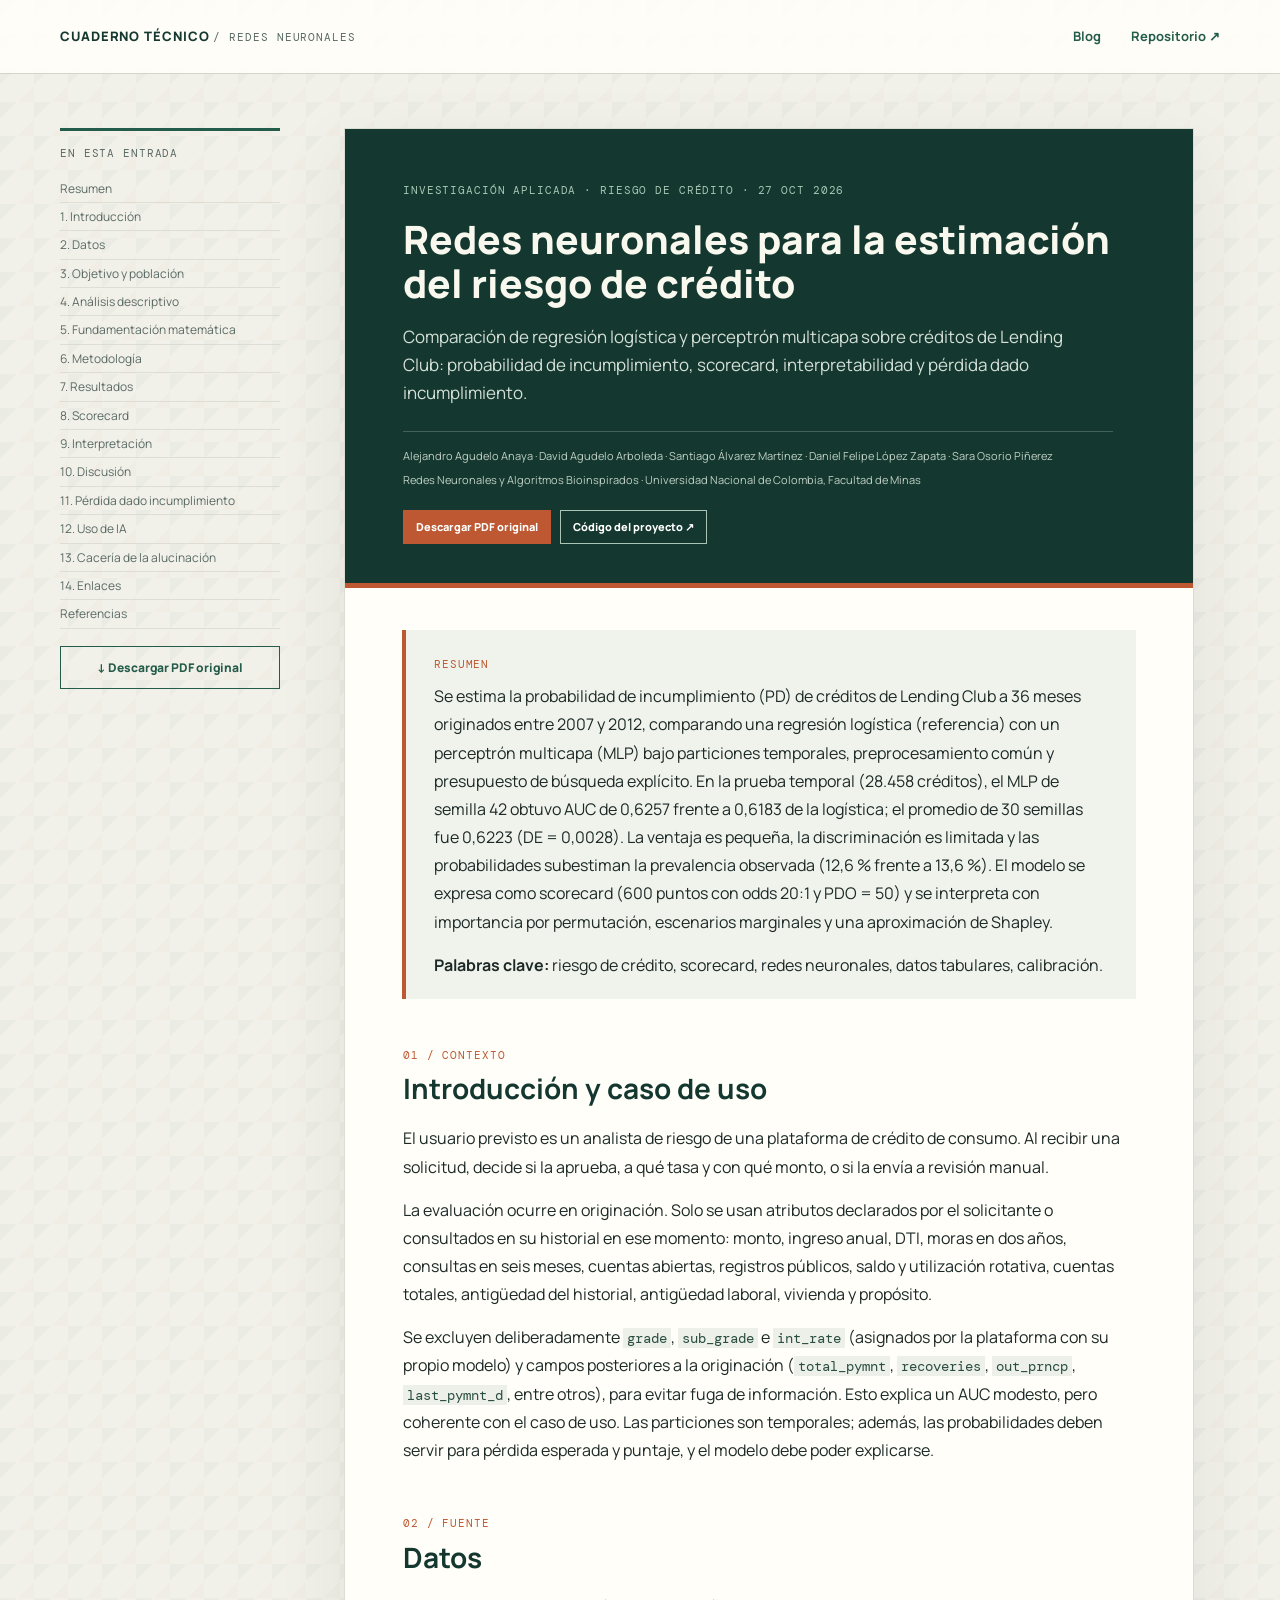
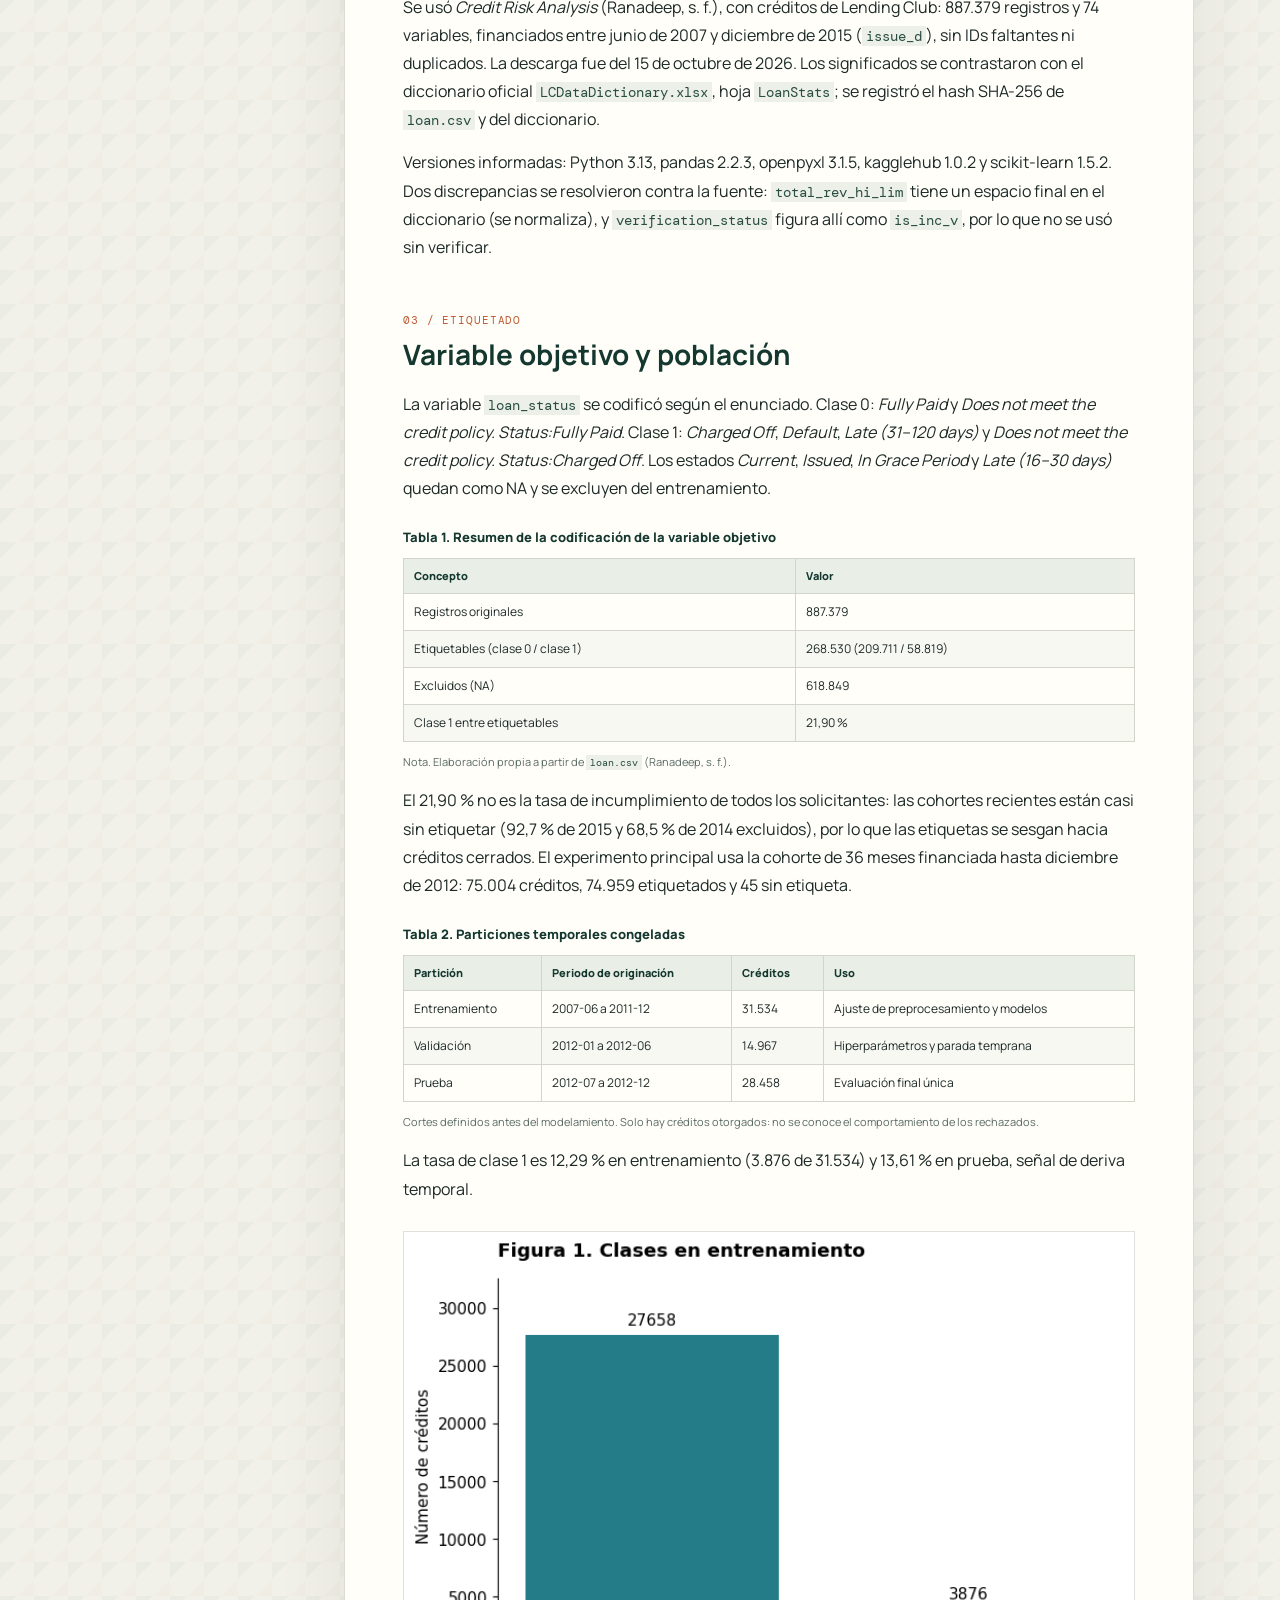
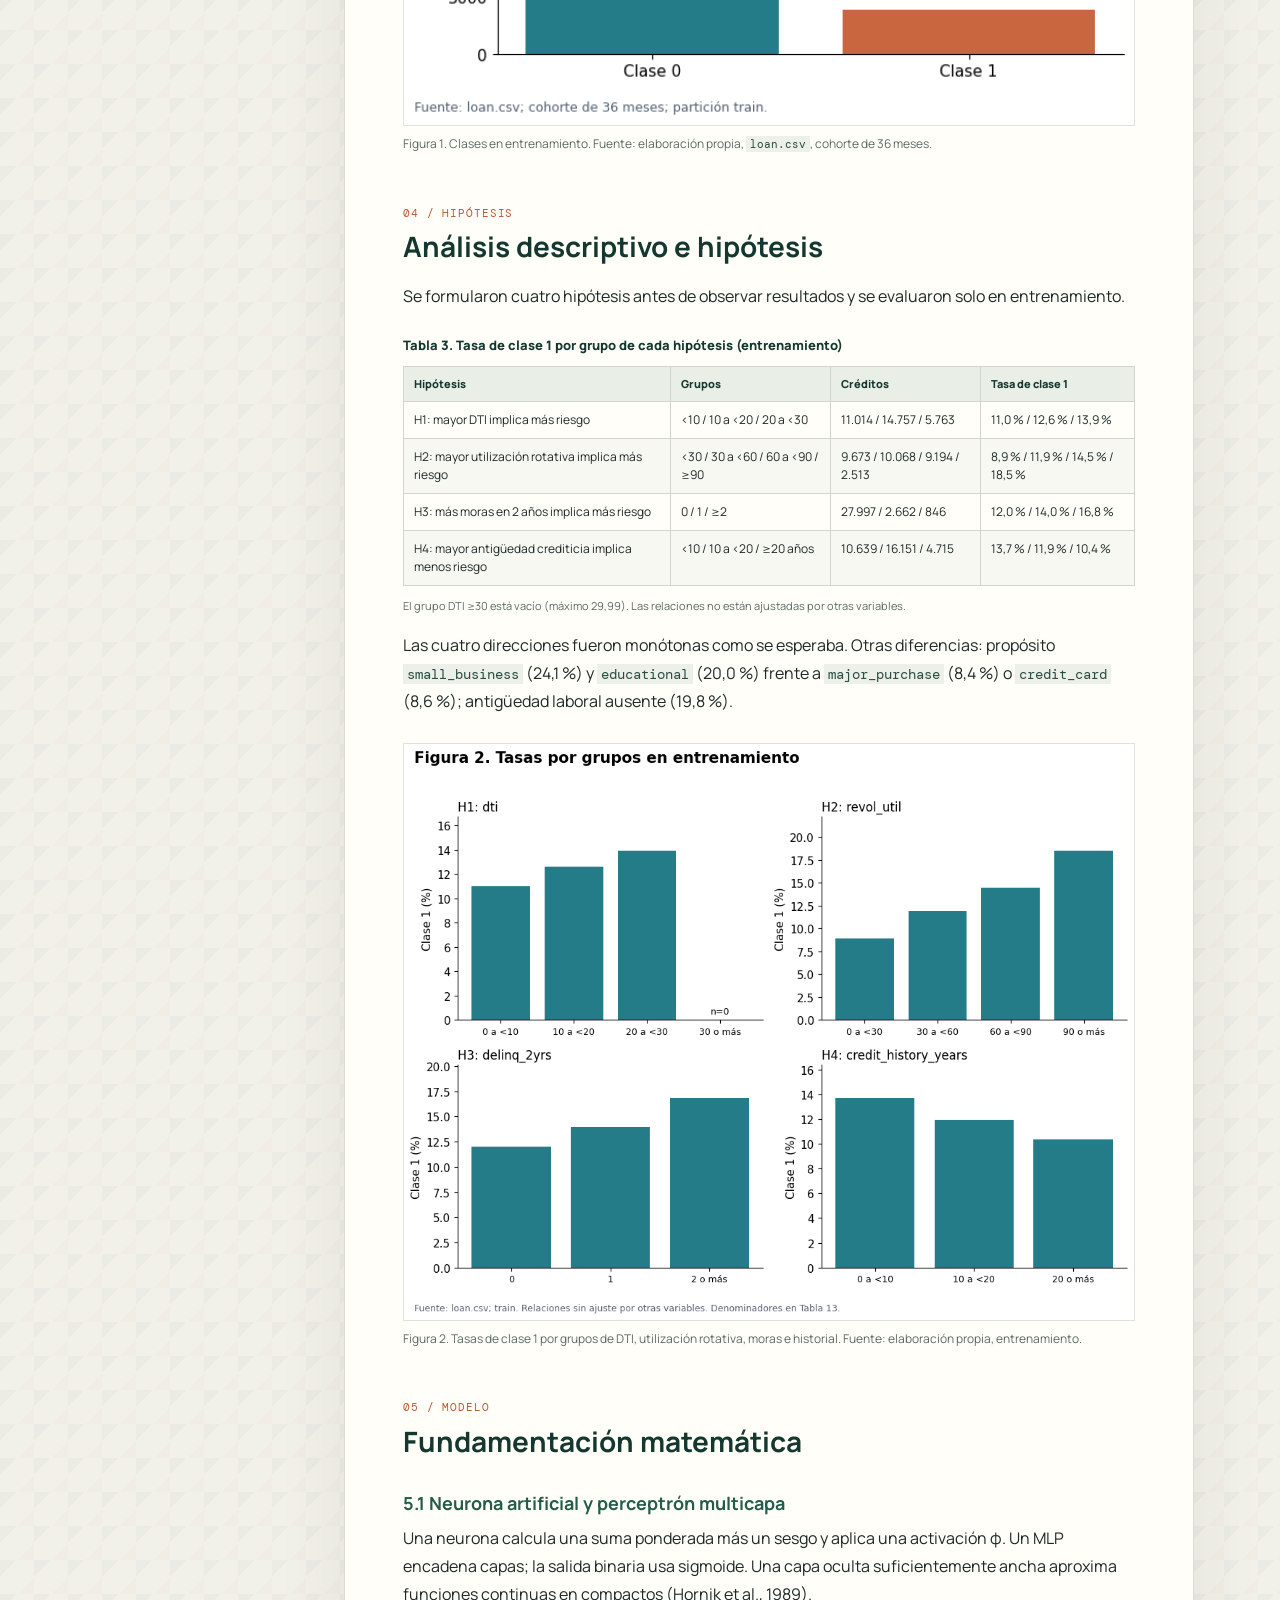
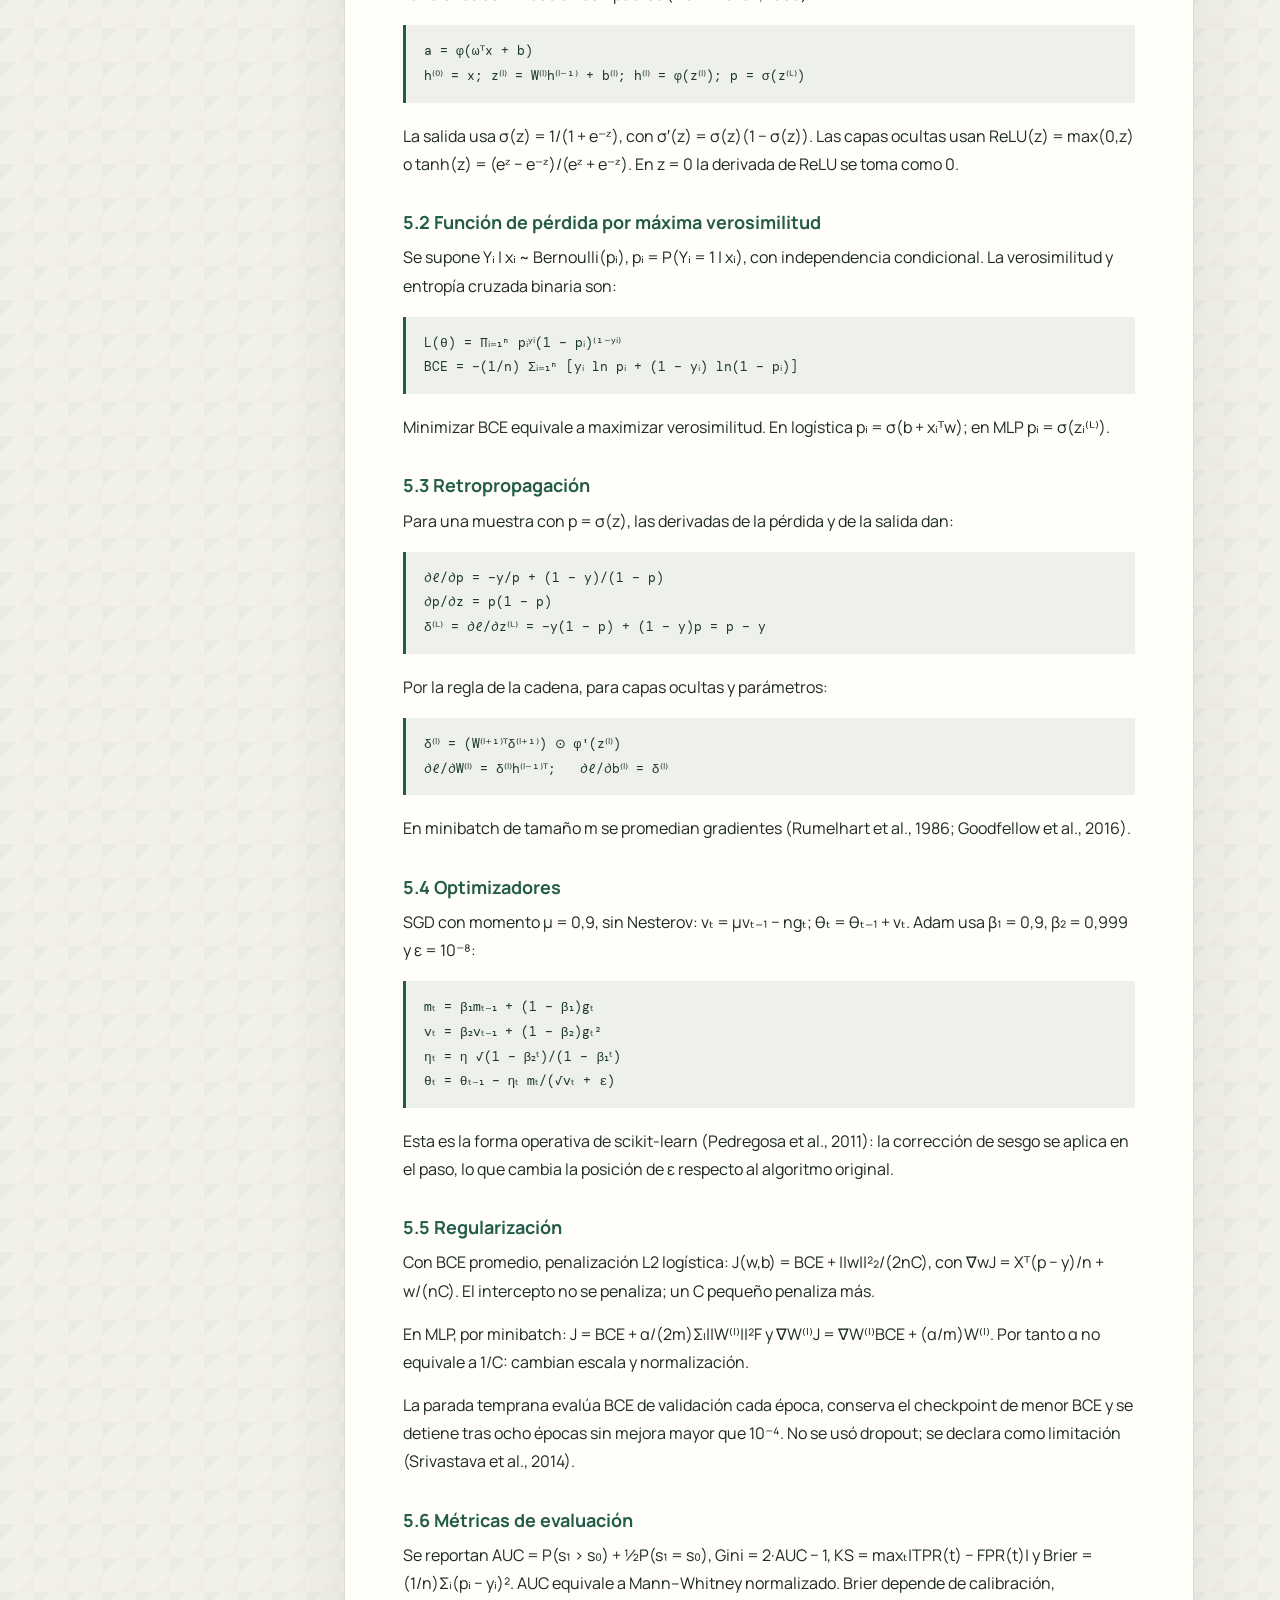
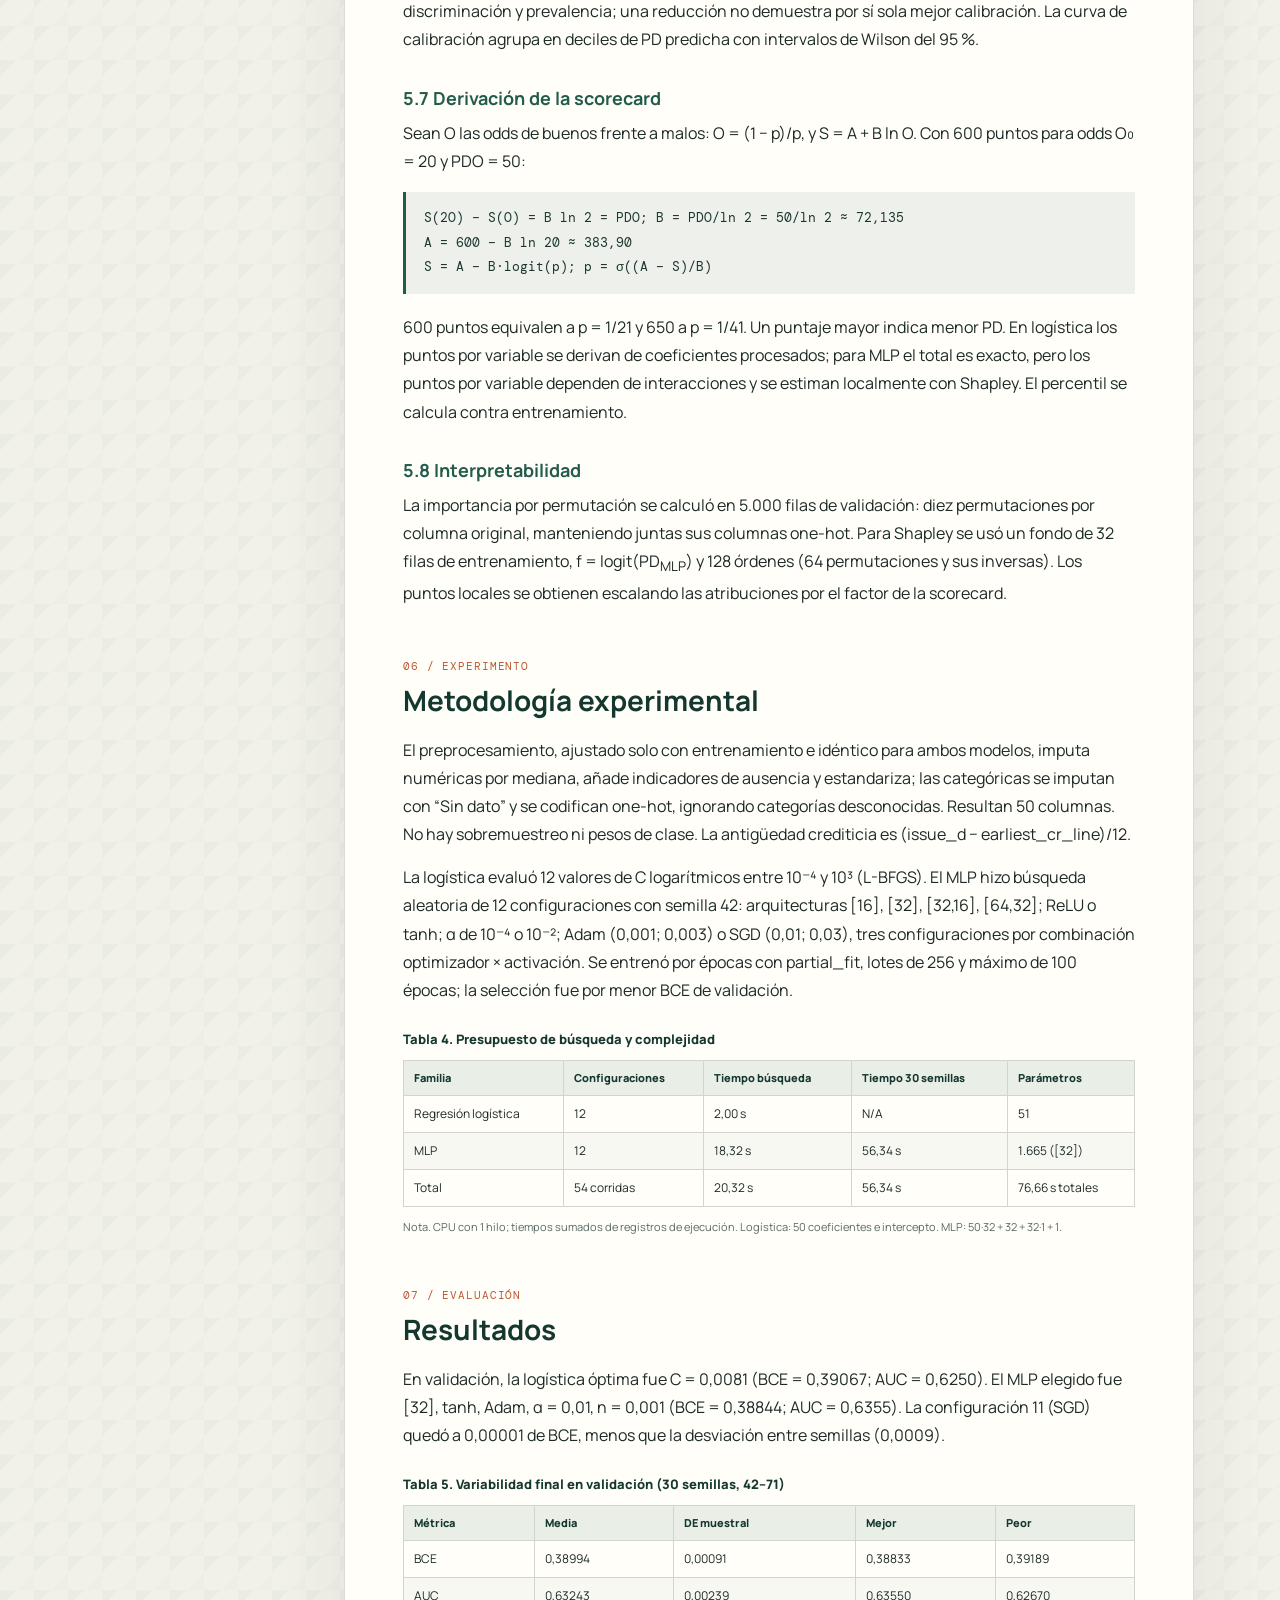
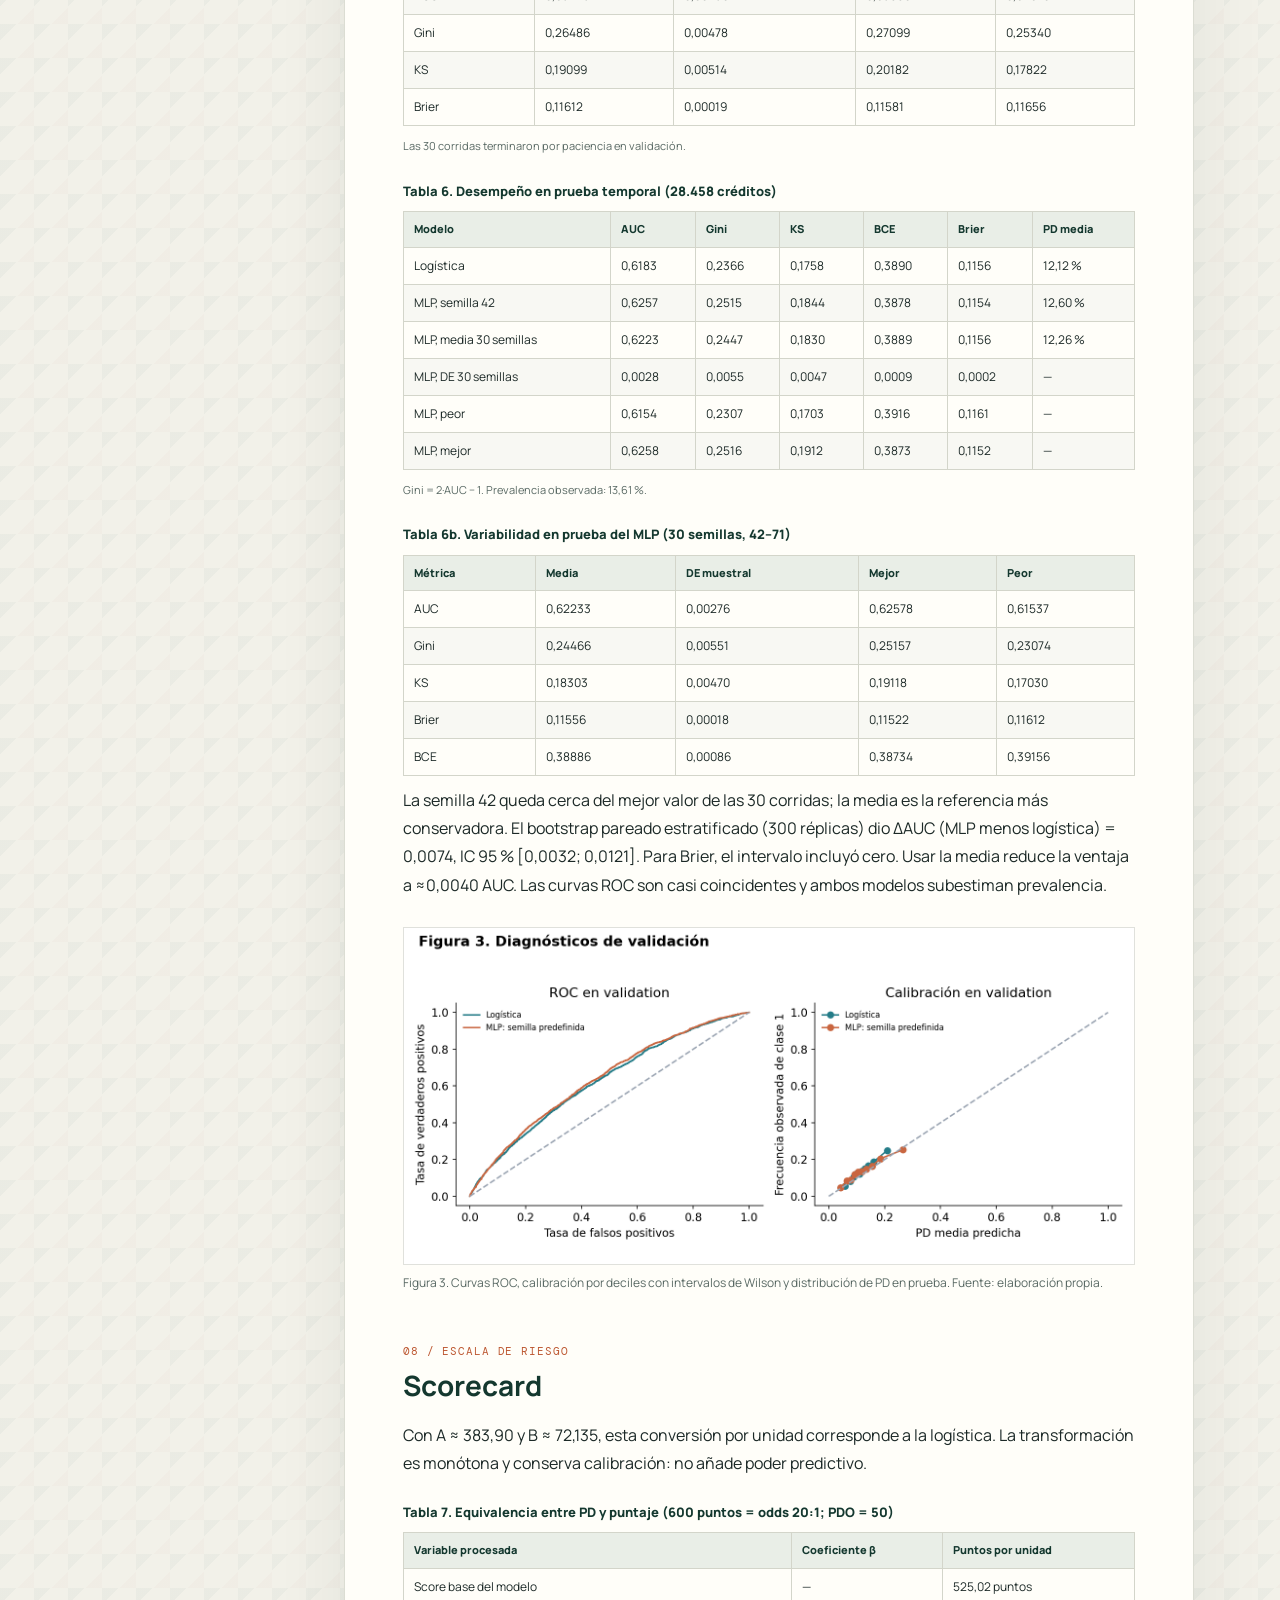
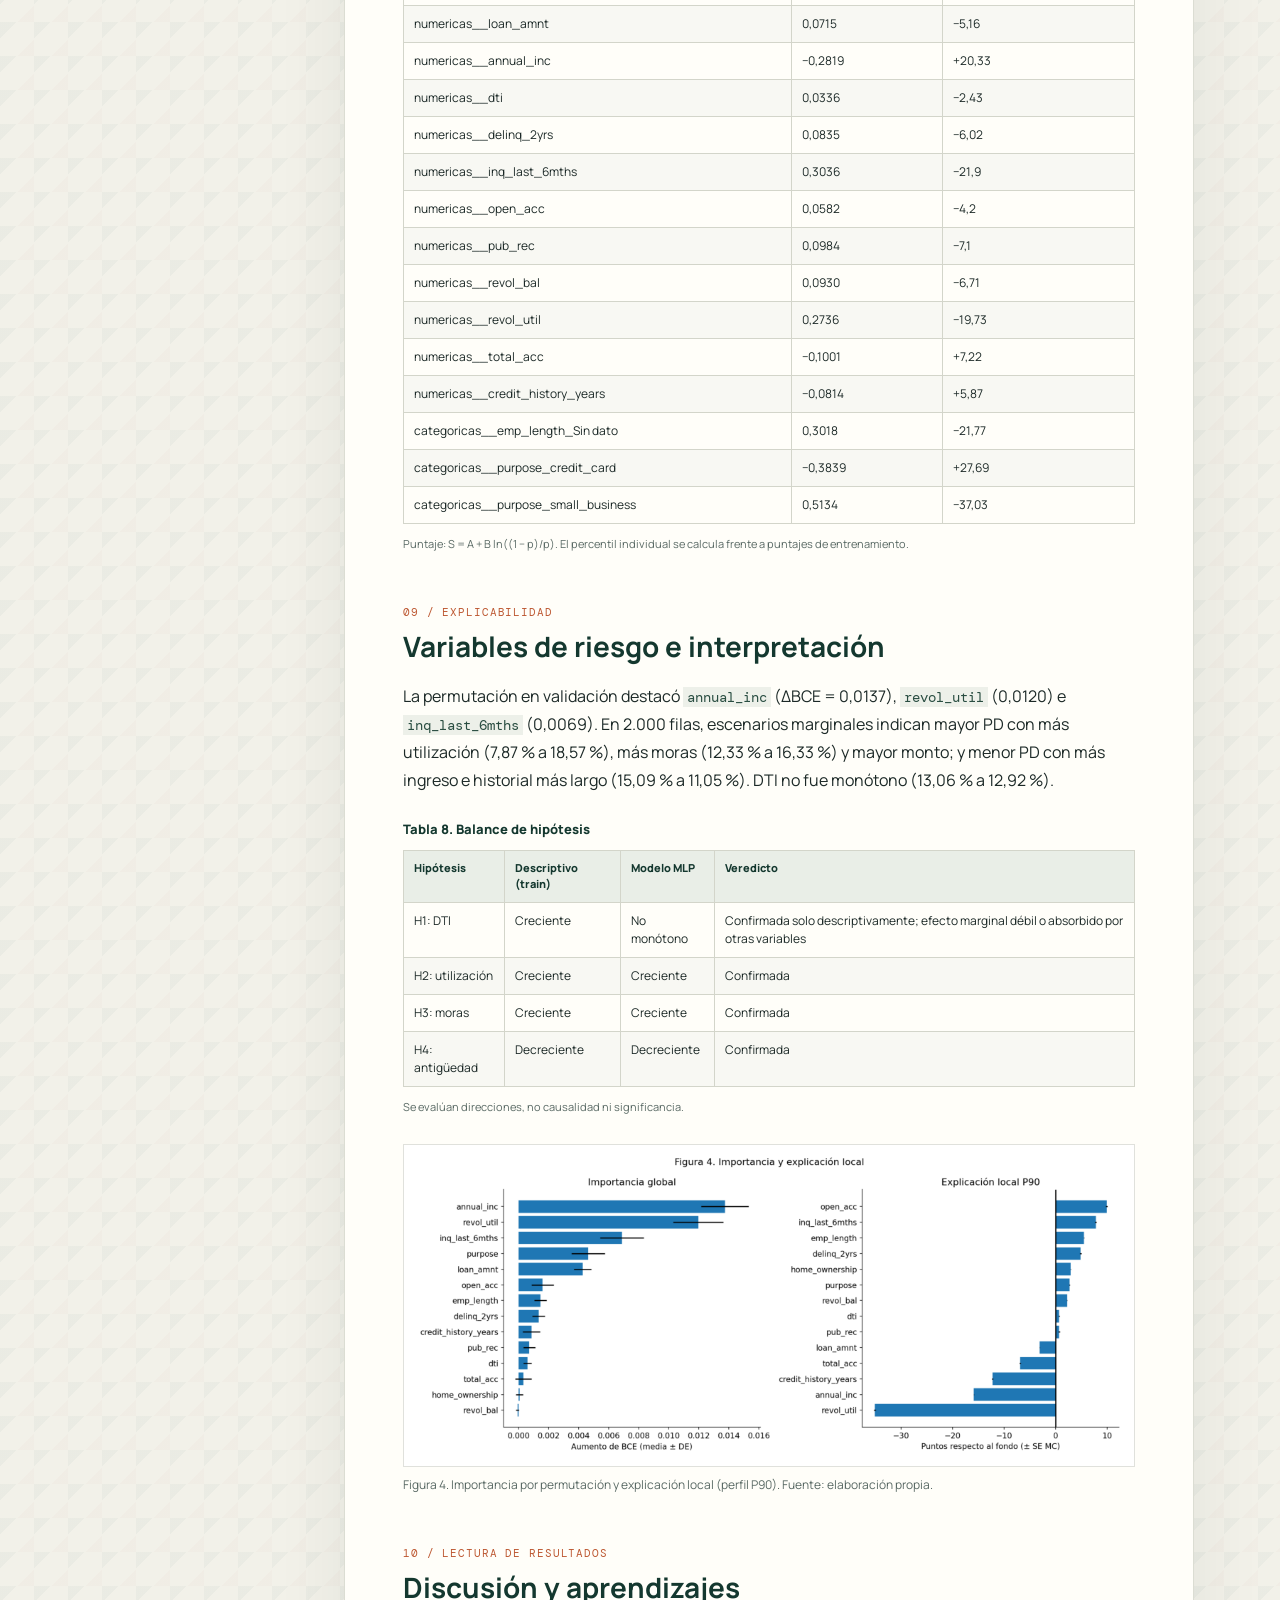
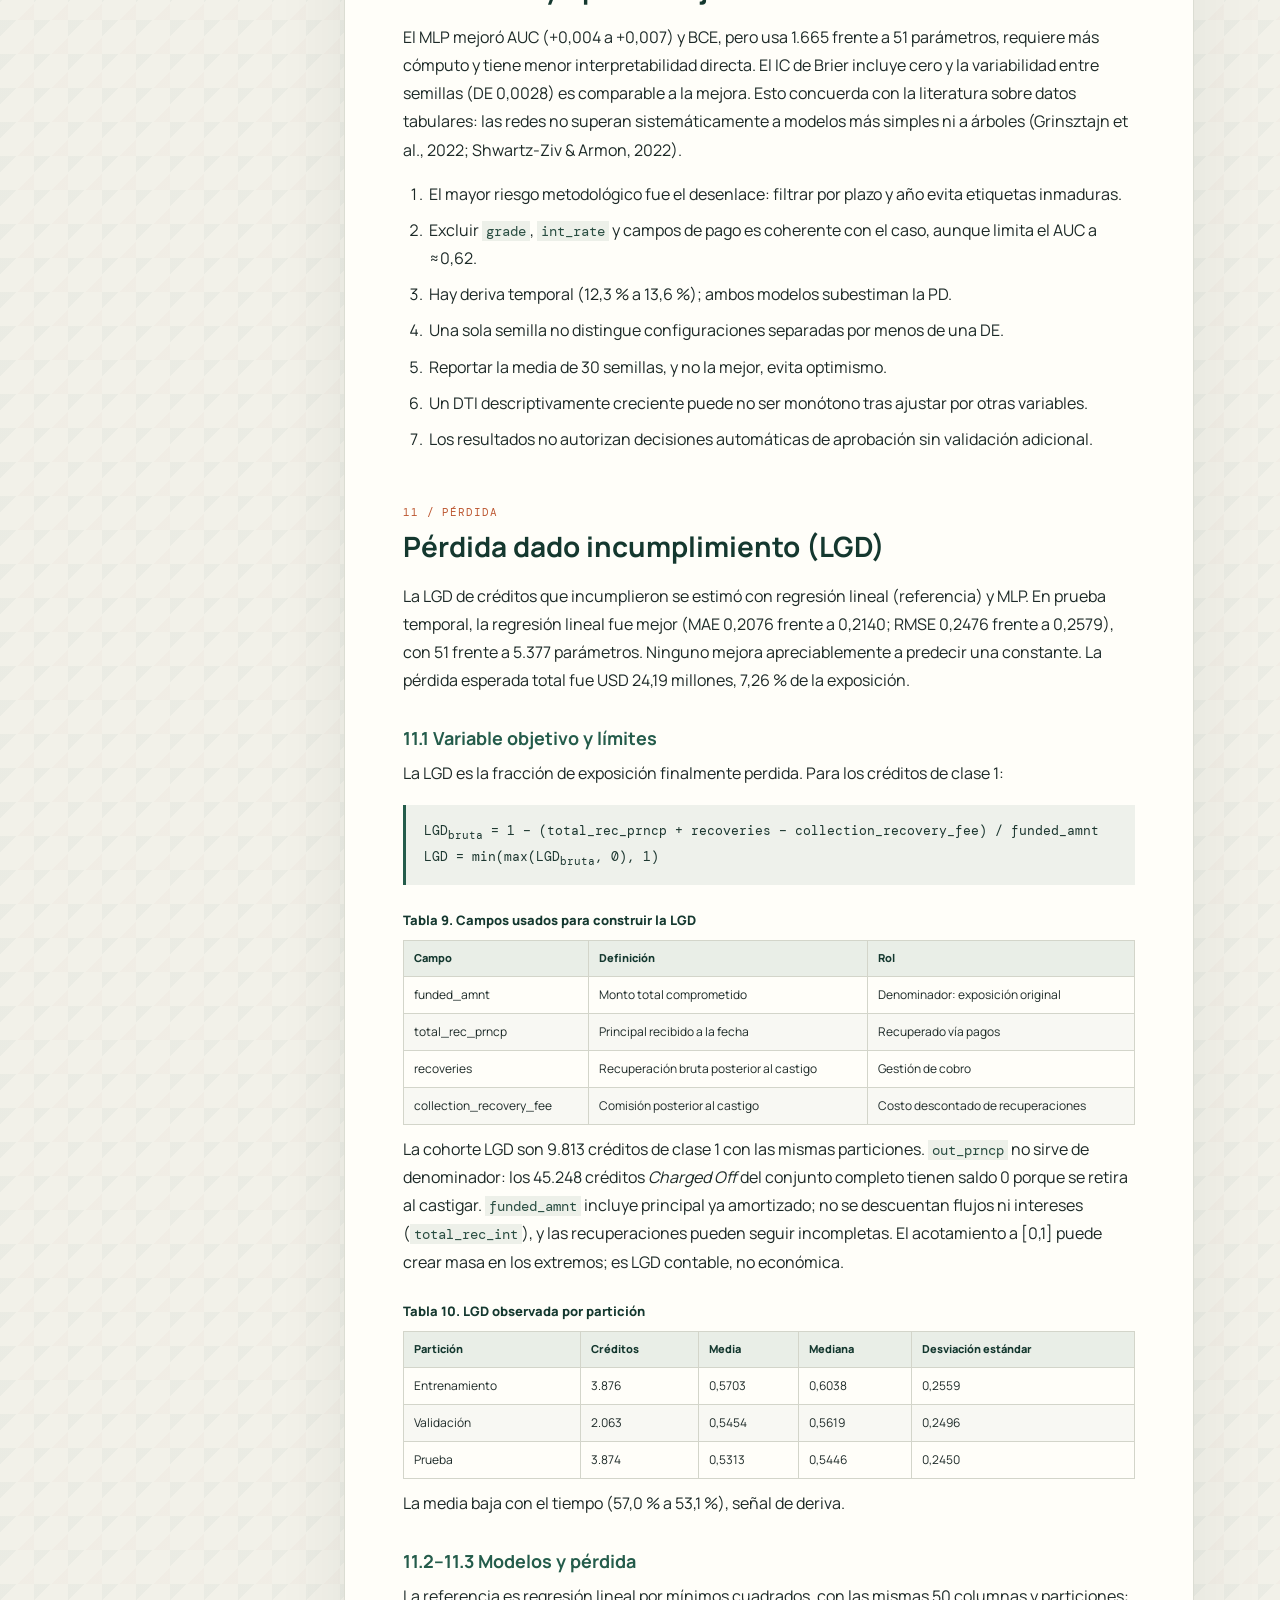
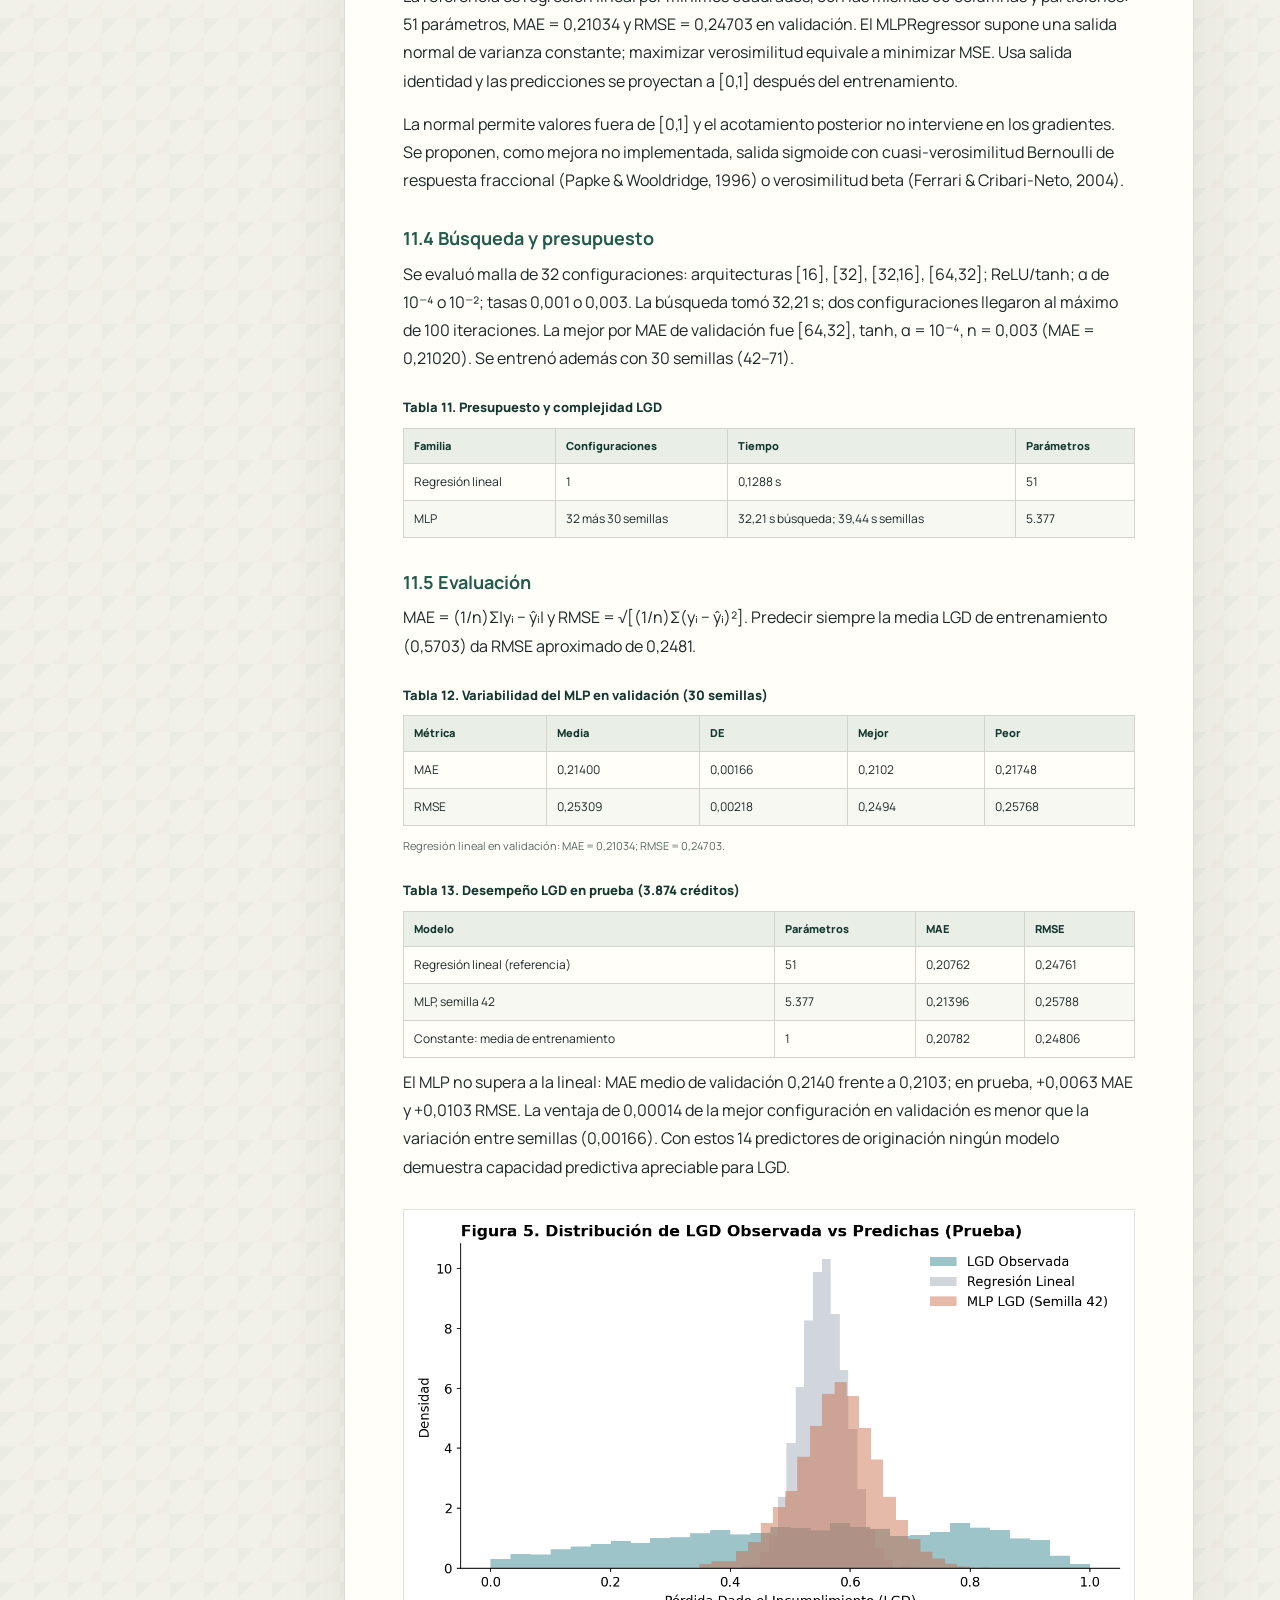
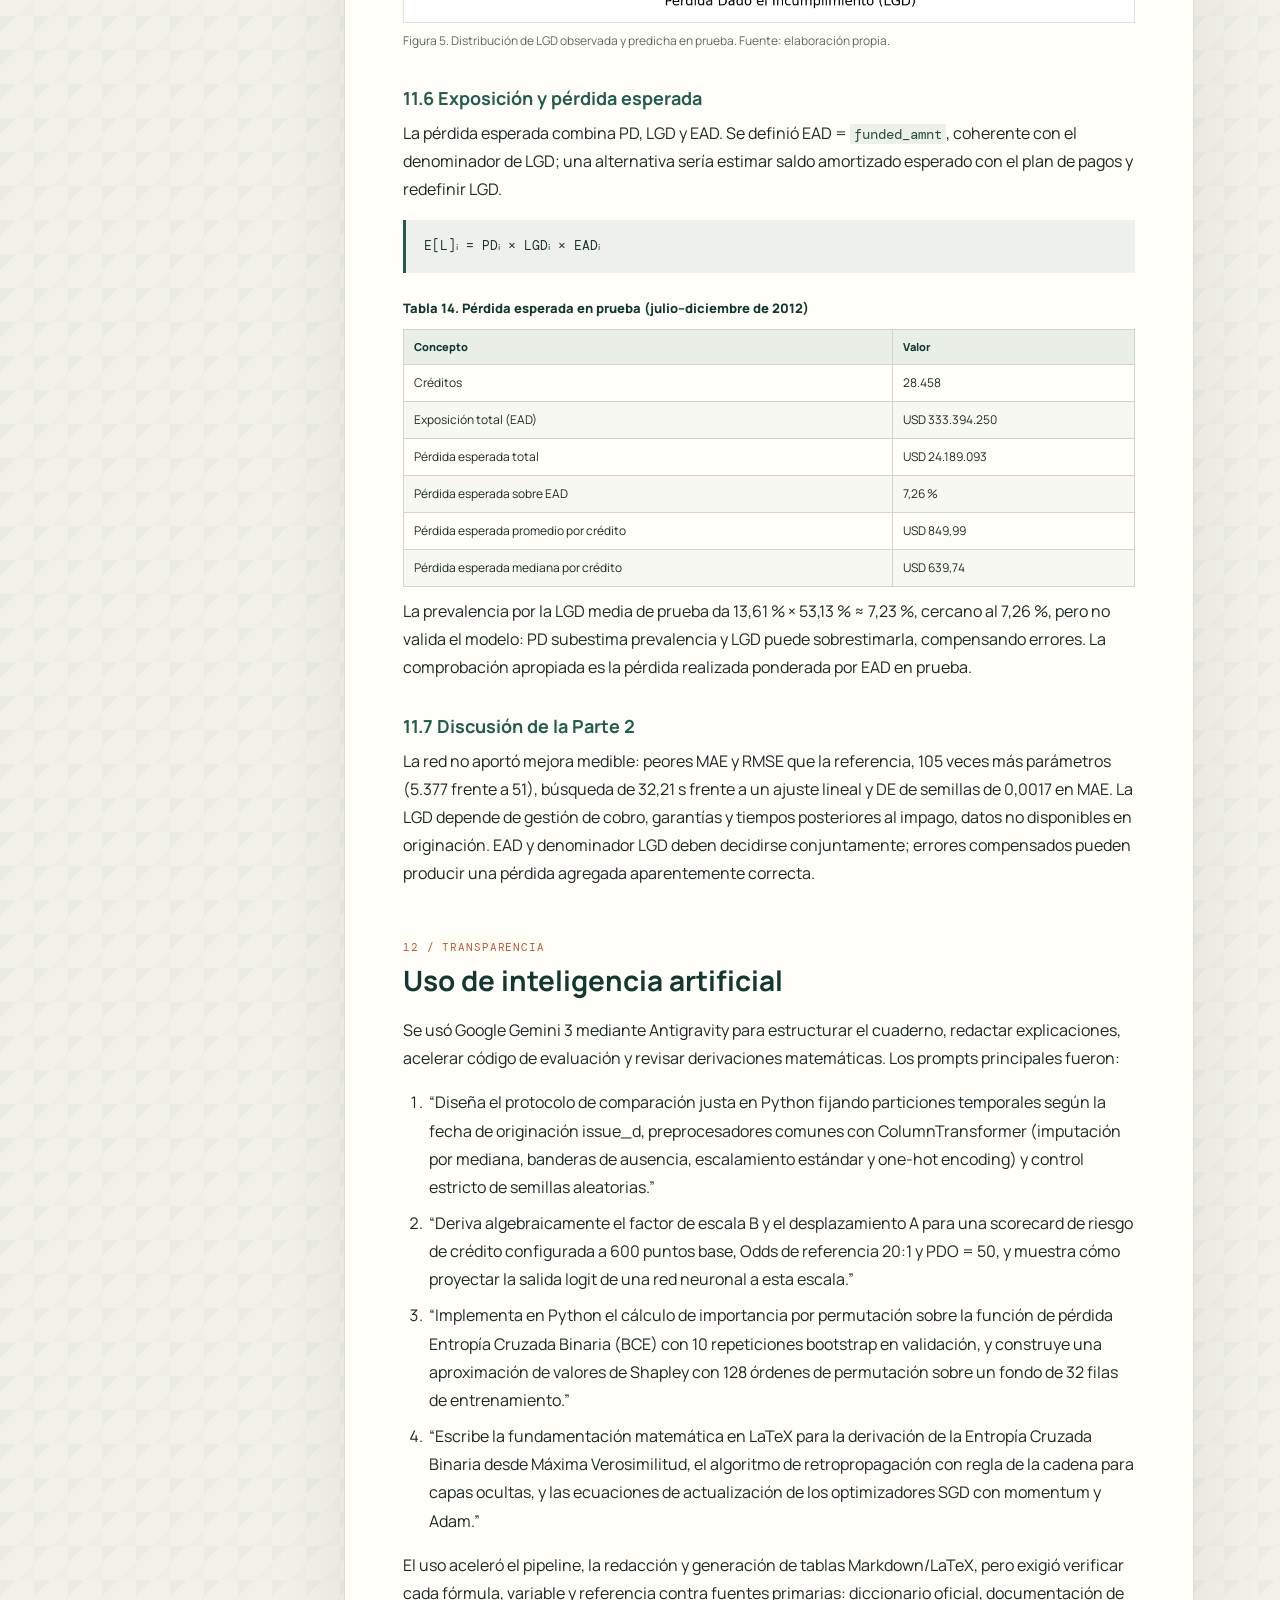
==== docs/index.html @ 9cac5118 "blog" ====
<!doctype html>
<html lang="es">
<head>
  <meta charset="utf-8">
  <meta name="viewport" content="width=device-width, initial-scale=1">
  <meta name="description" content="Informe técnico sobre redes neuronales, scorecard y riesgo de crédito en Lending Club.">
  <title>Redes neuronales para riesgo de crédito | Cuaderno técnico</title>
  <link rel="stylesheet" href="assets/blog.css">
</head>
<body>
  <header id="top" class="masthead"><div class="masthead-inner">
    <a class="brand" href="./">CUADERNO TÉCNICO <span>/ REDES NEURONALES</span></a>
    <nav aria-label="Navegación principal"><a href="blog/">Blog</a><a href="https://github.com/DavidAgr5421/Trabajo02RedesNeuronales">Repositorio ↗</a></nav>
  </div></header>
  <main class="page-layout">
    <aside class="contents" aria-label="Contenido del informe">
      <p class="contents-label">EN ESTA ENTRADA</p>
      <a href="#resumen">Resumen</a><a href="#introduccion">1. Introducción</a><a href="#datos">2. Datos</a><a href="#poblacion">3. Objetivo y población</a><a href="#descriptivo">4. Análisis descriptivo</a><a href="#fundamentos">5. Fundamentación matemática</a><a href="#metodologia">6. Metodología</a><a href="#resultados">7. Resultados</a><a href="#scorecard">8. Scorecard</a><a href="#interpretacion">9. Interpretación</a><a href="#discusion">10. Discusión</a><a href="#lgd">11. Pérdida dado incumplimiento</a><a href="#ia">12. Uso de IA</a><a href="#alucinacion">13. Cacería de la alucinación</a><a href="#enlaces">14. Enlaces</a><a href="#referencias">Referencias</a>
      <a class="download-link" href="Trabajo%202%20(1).pdf" download>↓ Descargar PDF original</a>
    </aside>
    <article class="article">
      <header class="article-heading">
        <p class="kicker">INVESTIGACIÓN APLICADA · RIESGO DE CRÉDITO · 27 OCT 2026</p>
        <h1>Redes neuronales para la estimación del riesgo de crédito</h1>
        <p class="dek">Comparación de regresión logística y perceptrón multicapa sobre créditos de Lending Club: probabilidad de incumplimiento, scorecard, interpretabilidad y pérdida dado incumplimiento.</p>
        <div class="byline"><span>Alejandro Agudelo Anaya · David Agudelo Arboleda · Santiago Álvarez Martínez · Daniel Felipe López Zapata · Sara Osorio Piñerez</span><span>Redes Neuronales y Algoritmos Bioinspirados · Universidad Nacional de Colombia, Facultad de Minas</span></div>
        <div class="article-tools"><a class="button button-dark" href="Trabajo%202%20(1).pdf" download>Descargar PDF original</a><a class="button button-light" href="https://github.com/DavidAgr5421/Trabajo02RedesNeuronales">Código del proyecto ↗</a></div>
      </header>
      <section id="resumen" class="abstract"><p class="section-label">RESUMEN</p>
        <p>Se estima la probabilidad de incumplimiento (PD) de créditos de Lending Club a 36 meses originados entre 2007 y 2012, comparando una regresión logística (referencia) con un perceptrón multicapa (MLP) bajo particiones temporales, preprocesamiento común y presupuesto de búsqueda explícito. En la prueba temporal (28.458 créditos), el MLP de semilla 42 obtuvo AUC de 0,6257 frente a 0,6183 de la logística; el promedio de 30 semillas fue 0,6223 (DE = 0,0028). La ventaja es pequeña, la discriminación es limitada y las probabilidades subestiman la prevalencia observada (12,6 % frente a 13,6 %). El modelo se expresa como scorecard (600 puntos con odds 20:1 y PDO = 50) y se interpreta con importancia por permutación, escenarios marginales y una aproximación de Shapley.</p><p><strong>Palabras clave:</strong> riesgo de crédito, scorecard, redes neuronales, datos tabulares, calibración.</p>
      </section>
      <section id="introduccion"><p class="section-label">01 / CONTEXTO</p><h2>Introducción y caso de uso</h2>
        <p>El usuario previsto es un analista de riesgo de una plataforma de crédito de consumo. Al recibir una solicitud, decide si la aprueba, a qué tasa y con qué monto, o si la envía a revisión manual.</p>
        <p>La evaluación ocurre en originación. Solo se usan atributos declarados por el solicitante o consultados en su historial en ese momento: monto, ingreso anual, DTI, moras en dos años, consultas en seis meses, cuentas abiertas, registros públicos, saldo y utilización rotativa, cuentas totales, antigüedad del historial, antigüedad laboral, vivienda y propósito.</p>
        <p>Se excluyen deliberadamente <code>grade</code>, <code>sub_grade</code> e <code>int_rate</code> (asignados por la plataforma con su propio modelo) y campos posteriores a la originación (<code>total_pymnt</code>, <code>recoveries</code>, <code>out_prncp</code>, <code>last_pymnt_d</code>, entre otros), para evitar fuga de información. Esto explica un AUC modesto, pero coherente con el caso de uso. Las particiones son temporales; además, las probabilidades deben servir para pérdida esperada y puntaje, y el modelo debe poder explicarse.</p>
      </section>
      <section id="datos"><p class="section-label">02 / FUENTE</p><h2>Datos</h2>
        <p>Se usó <em>Credit Risk Analysis</em> (Ranadeep, s. f.), con créditos de Lending Club: 887.379 registros y 74 variables, financiados entre junio de 2007 y diciembre de 2015 (<code>issue_d</code>), sin IDs faltantes ni duplicados. La descarga fue del 15 de octubre de 2026. Los significados se contrastaron con el diccionario oficial <code>LCDataDictionary.xlsx</code>, hoja <code>LoanStats</code>; se registró el hash SHA-256 de <code>loan.csv</code> y del diccionario.</p>
        <p>Versiones informadas: Python 3.13, pandas 2.2.3, openpyxl 3.1.5, kagglehub 1.0.2 y scikit-learn 1.5.2. Dos discrepancias se resolvieron contra la fuente: <code>total_rev_hi_lim</code> tiene un espacio final en el diccionario (se normaliza), y <code>verification_status</code> figura allí como <code>is_inc_v</code>, por lo que no se usó sin verificar.</p>
      </section>
      <section id="poblacion"><p class="section-label">03 / ETIQUETADO</p><h2>Variable objetivo y población</h2>
        <p>La variable <code>loan_status</code> se codificó según el enunciado. Clase 0: <em>Fully Paid</em> y <em>Does not meet the credit policy. Status:Fully Paid</em>. Clase 1: <em>Charged Off</em>, <em>Default</em>, <em>Late (31–120 days)</em> y <em>Does not meet the credit policy. Status:Charged Off</em>. Los estados <em>Current</em>, <em>Issued</em>, <em>In Grace Period</em> y <em>Late (16–30 days)</em> quedan como NA y se excluyen del entrenamiento.</p>
        <table><caption>Tabla 1. Resumen de la codificación de la variable objetivo</caption><thead><tr><th>Concepto</th><th>Valor</th></tr></thead><tbody><tr><td>Registros originales</td><td>887.379</td></tr><tr><td>Etiquetables (clase 0 / clase 1)</td><td>268.530 (209.711 / 58.819)</td></tr><tr><td>Excluidos (NA)</td><td>618.849</td></tr><tr><td>Clase 1 entre etiquetables</td><td>21,90 %</td></tr></tbody></table>
        <p class="table-note">Nota. Elaboración propia a partir de <code>loan.csv</code> (Ranadeep, s. f.).</p>
        <p>El 21,90 % no es la tasa de incumplimiento de todos los solicitantes: las cohortes recientes están casi sin etiquetar (92,7 % de 2015 y 68,5 % de 2014 excluidos), por lo que las etiquetas se sesgan hacia créditos cerrados. El experimento principal usa la cohorte de 36 meses financiada hasta diciembre de 2012: 75.004 créditos, 74.959 etiquetados y 45 sin etiqueta.</p>
        <table><caption>Tabla 2. Particiones temporales congeladas</caption><thead><tr><th>Partición</th><th>Periodo de originación</th><th>Créditos</th><th>Uso</th></tr></thead><tbody><tr><td>Entrenamiento</td><td>2007-06 a 2011-12</td><td>31.534</td><td>Ajuste de preprocesamiento y modelos</td></tr><tr><td>Validación</td><td>2012-01 a 2012-06</td><td>14.967</td><td>Hiperparámetros y parada temprana</td></tr><tr><td>Prueba</td><td>2012-07 a 2012-12</td><td>28.458</td><td>Evaluación final única</td></tr></tbody></table>
        <p class="table-note">Cortes definidos antes del modelamiento. Solo hay créditos otorgados: no se conoce el comportamiento de los rechazados.</p>
        <p>La tasa de clase 1 es 12,29 % en entrenamiento (3.876 de 31.534) y 13,61 % en prueba, señal de deriva temporal.</p>
        <figure><img src="assets/figura-1-clases.png" alt="Gráfico de barras: 27.658 créditos de clase 0 y 3.876 de clase 1 en entrenamiento."><figcaption>Figura 1. Clases en entrenamiento. Fuente: elaboración propia, <code>loan.csv</code>, cohorte de 36 meses.</figcaption></figure>
      </section>
      <section id="descriptivo"><p class="section-label">04 / HIPÓTESIS</p><h2>Análisis descriptivo e hipótesis</h2><p>Se formularon cuatro hipótesis antes de observar resultados y se evaluaron solo en entrenamiento.</p>
        <table><caption>Tabla 3. Tasa de clase 1 por grupo de cada hipótesis (entrenamiento)</caption><thead><tr><th>Hipótesis</th><th>Grupos</th><th>Créditos</th><th>Tasa de clase 1</th></tr></thead><tbody>
          <tr><td>H1: mayor DTI implica más riesgo</td><td>&lt;10 / 10 a &lt;20 / 20 a &lt;30</td><td>11.014 / 14.757 / 5.763</td><td>11,0 % / 12,6 % / 13,9 %</td></tr>
          <tr><td>H2: mayor utilización rotativa implica más riesgo</td><td>&lt;30 / 30 a &lt;60 / 60 a &lt;90 / ≥90</td><td>9.673 / 10.068 / 9.194 / 2.513</td><td>8,9 % / 11,9 % / 14,5 % / 18,5 %</td></tr>
          <tr><td>H3: más moras en 2 años implica más riesgo</td><td>0 / 1 / ≥2</td><td>27.997 / 2.662 / 846</td><td>12,0 % / 14,0 % / 16,8 %</td></tr>
          <tr><td>H4: mayor antigüedad crediticia implica menos riesgo</td><td>&lt;10 / 10 a &lt;20 / ≥20 años</td><td>10.639 / 16.151 / 4.715</td><td>13,7 % / 11,9 % / 10,4 %</td></tr>
        </tbody></table>
        <p class="table-note">El grupo DTI ≥30 está vacío (máximo 29,99). Las relaciones no están ajustadas por otras variables.</p>
        <p>Las cuatro direcciones fueron monótonas como se esperaba. Otras diferencias: propósito <code>small_business</code> (24,1 %) y <code>educational</code> (20,0 %) frente a <code>major_purchase</code> (8,4 %) o <code>credit_card</code> (8,6 %); antigüedad laboral ausente (19,8 %).</p>
        <figure><img src="assets/figura-2-hipotesis.png" alt="Cuatro gráficos de tasas de clase 1 por DTI, utilización rotativa, moras e historial crediticio."><figcaption>Figura 2. Tasas de clase 1 por grupos de DTI, utilización rotativa, moras e historial. Fuente: elaboración propia, entrenamiento.</figcaption></figure>
      </section>
      <section id="fundamentos"><p class="section-label">05 / MODELO</p><h2>Fundamentación matemática</h2>
        <h3>5.1 Neurona artificial y perceptrón multicapa</h3><p>Una neurona calcula una suma ponderada más un sesgo y aplica una activación φ. Un MLP encadena capas; la salida binaria usa sigmoide. Una capa oculta suficientemente ancha aproxima funciones continuas en compactos (Hornik et al., 1989).</p>
        <p class="equation">a = φ(ωᵀx + b)<br>h⁽⁰⁾ = x; z⁽ˡ⁾ = W⁽ˡ⁾h⁽ˡ⁻¹⁾ + b⁽ˡ⁾; h⁽ˡ⁾ = φ(z⁽ˡ⁾); p = σ(z⁽ᴸ⁾)</p>
        <p>La salida usa σ(z) = 1/(1 + e⁻ᶻ), con σ′(z) = σ(z)(1 − σ(z)). Las capas ocultas usan ReLU(z) = max(0,z) o tanh(z) = (eᶻ − e⁻ᶻ)/(eᶻ + e⁻ᶻ). En z = 0 la derivada de ReLU se toma como 0.</p>
        <h3>5.2 Función de pérdida por máxima verosimilitud</h3><p>Se supone Yᵢ | xᵢ ~ Bernoulli(pᵢ), pᵢ = P(Yᵢ = 1 | xᵢ), con independencia condicional. La verosimilitud y entropía cruzada binaria son:</p><p class="equation">L(θ) = ∏ᵢ₌₁ⁿ pᵢʸⁱ(1 − pᵢ)⁽¹⁻ʸⁱ⁾<br>BCE = −(1/n) Σᵢ₌₁ⁿ [yᵢ ln pᵢ + (1 − yᵢ) ln(1 − pᵢ)]</p><p>Minimizar BCE equivale a maximizar verosimilitud. En logística pᵢ = σ(b + xᵢᵀw); en MLP pᵢ = σ(zᵢ⁽ᴸ⁾).</p>
        <h3>5.3 Retropropagación</h3><p>Para una muestra con p = σ(z), las derivadas de la pérdida y de la salida dan:</p><p class="equation">∂ℓ/∂p = −y/p + (1 − y)/(1 − p)<br>∂p/∂z = p(1 − p)<br>δ⁽ᴸ⁾ = ∂ℓ/∂z⁽ᴸ⁾ = −y(1 − p) + (1 − y)p = p − y</p><p>Por la regla de la cadena, para capas ocultas y parámetros:</p><p class="equation">δ⁽ˡ⁾ = (W⁽ˡ⁺¹⁾ᵀδ⁽ˡ⁺¹⁾) ⊙ φ′(z⁽ˡ⁾)<br>∂ℓ/∂W⁽ˡ⁾ = δ⁽ˡ⁾h⁽ˡ⁻¹⁾ᵀ; &nbsp; ∂ℓ/∂b⁽ˡ⁾ = δ⁽ˡ⁾</p><p>En minibatch de tamaño m se promedian gradientes (Rumelhart et al., 1986; Goodfellow et al., 2016).</p>
        <h3>5.4 Optimizadores</h3><p>SGD con momento μ = 0,9, sin Nesterov: vₜ = μvₜ₋₁ − ηgₜ; θₜ = θₜ₋₁ + vₜ. Adam usa β₁ = 0,9, β₂ = 0,999 y ε = 10⁻⁸:</p><p class="equation">mₜ = β₁mₜ₋₁ + (1 − β₁)gₜ<br>vₜ = β₂vₜ₋₁ + (1 − β₂)gₜ²<br>ηₜ = η √(1 − β₂ᵗ)/(1 − β₁ᵗ)<br>θₜ = θₜ₋₁ − ηₜ mₜ/(√vₜ + ε)</p><p>Esta es la forma operativa de scikit-learn (Pedregosa et al., 2011): la corrección de sesgo se aplica en el paso, lo que cambia la posición de ε respecto al algoritmo original.</p>
        <h3>5.5 Regularización</h3><p>Con BCE promedio, penalización L2 logística: J(w,b) = BCE + ||w||²₂/(2nC), con ∇wJ = Xᵀ(p − y)/n + w/(nC). El intercepto no se penaliza; un C pequeño penaliza más.</p><p>En MLP, por minibatch: J = BCE + α/(2m)Σₗ||W⁽ˡ⁾||²F y ∇W⁽ˡ⁾J = ∇W⁽ˡ⁾BCE + (α/m)W⁽ˡ⁾. Por tanto α no equivale a 1/C: cambian escala y normalización.</p><p>La parada temprana evalúa BCE de validación cada época, conserva el checkpoint de menor BCE y se detiene tras ocho épocas sin mejora mayor que 10⁻⁴. No se usó dropout; se declara como limitación (Srivastava et al., 2014).</p>
        <h3>5.6 Métricas de evaluación</h3><p>Se reportan AUC = P(s₁ &gt; s₀) + ½P(s₁ = s₀), Gini = 2·AUC − 1, KS = maxₜ|TPR(t) − FPR(t)| y Brier = (1/n)Σᵢ(pᵢ − yᵢ)². AUC equivale a Mann–Whitney normalizado. Brier depende de calibración, discriminación y prevalencia; una reducción no demuestra por sí sola mejor calibración. La curva de calibración agrupa en deciles de PD predicha con intervalos de Wilson del 95 %.</p>
        <h3>5.7 Derivación de la scorecard</h3><p>Sean O las odds de buenos frente a malos: O = (1 − p)/p, y S = A + B ln O. Con 600 puntos para odds O₀ = 20 y PDO = 50:</p><p class="equation">S(2O) − S(O) = B ln 2 = PDO; B = PDO/ln 2 = 50/ln 2 ≈ 72,135<br>A = 600 − B ln 20 ≈ 383,90<br>S = A − B·logit(p); p = σ((A − S)/B)</p><p>600 puntos equivalen a p = 1/21 y 650 a p = 1/41. Un puntaje mayor indica menor PD. En logística los puntos por variable se derivan de coeficientes procesados; para MLP el total es exacto, pero los puntos por variable dependen de interacciones y se estiman localmente con Shapley. El percentil se calcula contra entrenamiento.</p>
        <h3>5.8 Interpretabilidad</h3><p>La importancia por permutación se calculó en 5.000 filas de validación: diez permutaciones por columna original, manteniendo juntas sus columnas one-hot. Para Shapley se usó un fondo de 32 filas de entrenamiento, f = logit(PD<sub>MLP</sub>) y 128 órdenes (64 permutaciones y sus inversas). Los puntos locales se obtienen escalando las atribuciones por el factor de la scorecard.</p>
      </section>
      <section id="metodologia"><p class="section-label">06 / EXPERIMENTO</p><h2>Metodología experimental</h2>
        <p>El preprocesamiento, ajustado solo con entrenamiento e idéntico para ambos modelos, imputa numéricas por mediana, añade indicadores de ausencia y estandariza; las categóricas se imputan con “Sin dato” y se codifican one-hot, ignorando categorías desconocidas. Resultan 50 columnas. No hay sobremuestreo ni pesos de clase. La antigüedad crediticia es (issue_d − earliest_cr_line)/12.</p>
        <p>La logística evaluó 12 valores de C logarítmicos entre 10⁻⁴ y 10³ (L-BFGS). El MLP hizo búsqueda aleatoria de 12 configuraciones con semilla 42: arquitecturas [16], [32], [32,16], [64,32]; ReLU o tanh; α de 10⁻⁴ o 10⁻²; Adam (0,001; 0,003) o SGD (0,01; 0,03), tres configuraciones por combinación optimizador × activación. Se entrenó por épocas con partial_fit, lotes de 256 y máximo de 100 épocas; la selección fue por menor BCE de validación.</p>
        <table><caption>Tabla 4. Presupuesto de búsqueda y complejidad</caption><thead><tr><th>Familia</th><th>Configuraciones</th><th>Tiempo búsqueda</th><th>Tiempo 30 semillas</th><th>Parámetros</th></tr></thead><tbody><tr><td>Regresión logística</td><td>12</td><td>2,00 s</td><td>N/A</td><td>51</td></tr><tr><td>MLP</td><td>12</td><td>18,32 s</td><td>56,34 s</td><td>1.665 ([32])</td></tr><tr><td>Total</td><td>54 corridas</td><td>20,32 s</td><td>56,34 s</td><td>76,66 s totales</td></tr></tbody></table><p class="table-note">Nota. CPU con 1 hilo; tiempos sumados de registros de ejecución. Logística: 50 coeficientes e intercepto. MLP: 50·32 + 32 + 32·1 + 1.</p>
      </section>
      <section id="resultados"><p class="section-label">07 / EVALUACIÓN</p><h2>Resultados</h2>
        <p>En validación, la logística óptima fue C = 0,0081 (BCE = 0,39067; AUC = 0,6250). El MLP elegido fue [32], tanh, Adam, α = 0,01, η = 0,001 (BCE = 0,38844; AUC = 0,6355). La configuración 11 (SGD) quedó a 0,00001 de BCE, menos que la desviación entre semillas (0,0009).</p>
        <table><caption>Tabla 5. Variabilidad final en validación (30 semillas, 42–71)</caption><thead><tr><th>Métrica</th><th>Media</th><th>DE muestral</th><th>Mejor</th><th>Peor</th></tr></thead><tbody><tr><td>BCE</td><td>0,38994</td><td>0,00091</td><td>0,38833</td><td>0,39189</td></tr><tr><td>AUC</td><td>0,63243</td><td>0,00239</td><td>0,63550</td><td>0,62670</td></tr><tr><td>Gini</td><td>0,26486</td><td>0,00478</td><td>0,27099</td><td>0,25340</td></tr><tr><td>KS</td><td>0,19099</td><td>0,00514</td><td>0,20182</td><td>0,17822</td></tr><tr><td>Brier</td><td>0,11612</td><td>0,00019</td><td>0,11581</td><td>0,11656</td></tr></tbody></table><p class="table-note">Las 30 corridas terminaron por paciencia en validación.</p>
        <table><caption>Tabla 6. Desempeño en prueba temporal (28.458 créditos)</caption><thead><tr><th>Modelo</th><th>AUC</th><th>Gini</th><th>KS</th><th>BCE</th><th>Brier</th><th>PD media</th></tr></thead><tbody><tr><td>Logística</td><td>0,6183</td><td>0,2366</td><td>0,1758</td><td>0,3890</td><td>0,1156</td><td>12,12 %</td></tr><tr><td>MLP, semilla 42</td><td>0,6257</td><td>0,2515</td><td>0,1844</td><td>0,3878</td><td>0,1154</td><td>12,60 %</td></tr><tr><td>MLP, media 30 semillas</td><td>0,6223</td><td>0,2447</td><td>0,1830</td><td>0,3889</td><td>0,1156</td><td>12,26 %</td></tr><tr><td>MLP, DE 30 semillas</td><td>0,0028</td><td>0,0055</td><td>0,0047</td><td>0,0009</td><td>0,0002</td><td>—</td></tr><tr><td>MLP, peor</td><td>0,6154</td><td>0,2307</td><td>0,1703</td><td>0,3916</td><td>0,1161</td><td>—</td></tr><tr><td>MLP, mejor</td><td>0,6258</td><td>0,2516</td><td>0,1912</td><td>0,3873</td><td>0,1152</td><td>—</td></tr></tbody></table><p class="table-note">Gini = 2·AUC − 1. Prevalencia observada: 13,61 %.</p>
        <table><caption>Tabla 6b. Variabilidad en prueba del MLP (30 semillas, 42–71)</caption><thead><tr><th>Métrica</th><th>Media</th><th>DE muestral</th><th>Mejor</th><th>Peor</th></tr></thead><tbody><tr><td>AUC</td><td>0,62233</td><td>0,00276</td><td>0,62578</td><td>0,61537</td></tr><tr><td>Gini</td><td>0,24466</td><td>0,00551</td><td>0,25157</td><td>0,23074</td></tr><tr><td>KS</td><td>0,18303</td><td>0,00470</td><td>0,19118</td><td>0,17030</td></tr><tr><td>Brier</td><td>0,11556</td><td>0,00018</td><td>0,11522</td><td>0,11612</td></tr><tr><td>BCE</td><td>0,38886</td><td>0,00086</td><td>0,38734</td><td>0,39156</td></tr></tbody></table>
        <p>La semilla 42 queda cerca del mejor valor de las 30 corridas; la media es la referencia más conservadora. El bootstrap pareado estratificado (300 réplicas) dio ΔAUC (MLP menos logística) = 0,0074, IC 95 % [0,0032; 0,0121]. Para Brier, el intervalo incluyó cero. Usar la media reduce la ventaja a ≈0,0040 AUC. Las curvas ROC son casi coincidentes y ambos modelos subestiman prevalencia.</p>
        <figure><img src="assets/figura-3-diagnosticos.png" alt="Curvas ROC y de calibración comparando regresión logística y MLP."><figcaption>Figura 3. Curvas ROC, calibración por deciles con intervalos de Wilson y distribución de PD en prueba. Fuente: elaboración propia.</figcaption></figure>
      </section>
      <section id="scorecard"><p class="section-label">08 / ESCALA DE RIESGO</p><h2>Scorecard</h2><p>Con A ≈ 383,90 y B ≈ 72,135, esta conversión por unidad corresponde a la logística. La transformación es monótona y conserva calibración: no añade poder predictivo.</p>
        <table><caption>Tabla 7. Equivalencia entre PD y puntaje (600 puntos = odds 20:1; PDO = 50)</caption><thead><tr><th>Variable procesada</th><th>Coeficiente β</th><th>Puntos por unidad</th></tr></thead><tbody><tr><td>Score base del modelo</td><td>—</td><td>525,02 puntos</td></tr><tr><td>numericas__loan_amnt</td><td>0,0715</td><td>−5,16</td></tr><tr><td>numericas__annual_inc</td><td>−0,2819</td><td>+20,33</td></tr><tr><td>numericas__dti</td><td>0,0336</td><td>−2,43</td></tr><tr><td>numericas__delinq_2yrs</td><td>0,0835</td><td>−6,02</td></tr><tr><td>numericas__inq_last_6mths</td><td>0,3036</td><td>−21,9</td></tr><tr><td>numericas__open_acc</td><td>0,0582</td><td>−4,2</td></tr><tr><td>numericas__pub_rec</td><td>0,0984</td><td>−7,1</td></tr><tr><td>numericas__revol_bal</td><td>0,0930</td><td>−6,71</td></tr><tr><td>numericas__revol_util</td><td>0,2736</td><td>−19,73</td></tr><tr><td>numericas__total_acc</td><td>−0,1001</td><td>+7,22</td></tr><tr><td>numericas__credit_history_years</td><td>−0,0814</td><td>+5,87</td></tr><tr><td>categoricas__emp_length_Sin dato</td><td>0,3018</td><td>−21,77</td></tr><tr><td>categoricas__purpose_credit_card</td><td>−0,3839</td><td>+27,69</td></tr><tr><td>categoricas__purpose_small_business</td><td>0,5134</td><td>−37,03</td></tr></tbody></table><p class="table-note">Puntaje: S = A + B ln((1 − p)/p). El percentil individual se calcula frente a puntajes de entrenamiento.</p>
      </section>
      <section id="interpretacion"><p class="section-label">09 / EXPLICABILIDAD</p><h2>Variables de riesgo e interpretación</h2><p>La permutación en validación destacó <code>annual_inc</code> (ΔBCE = 0,0137), <code>revol_util</code> (0,0120) e <code>inq_last_6mths</code> (0,0069). En 2.000 filas, escenarios marginales indican mayor PD con más utilización (7,87 % a 18,57 %), más moras (12,33 % a 16,33 %) y mayor monto; y menor PD con más ingreso e historial más largo (15,09 % a 11,05 %). DTI no fue monótono (13,06 % a 12,92 %).</p>
        <table><caption>Tabla 8. Balance de hipótesis</caption><thead><tr><th>Hipótesis</th><th>Descriptivo (train)</th><th>Modelo MLP</th><th>Veredicto</th></tr></thead><tbody><tr><td>H1: DTI</td><td>Creciente</td><td>No monótono</td><td>Confirmada solo descriptivamente; efecto marginal débil o absorbido por otras variables</td></tr><tr><td>H2: utilización</td><td>Creciente</td><td>Creciente</td><td>Confirmada</td></tr><tr><td>H3: moras</td><td>Creciente</td><td>Creciente</td><td>Confirmada</td></tr><tr><td>H4: antigüedad</td><td>Decreciente</td><td>Decreciente</td><td>Confirmada</td></tr></tbody></table><p class="table-note">Se evalúan direcciones, no causalidad ni significancia.</p>
        <figure><img src="assets/figura-4-interpretabilidad.png" alt="Importancia global por permutación y explicación local Shapley para perfil P90."><figcaption>Figura 4. Importancia por permutación y explicación local (perfil P90). Fuente: elaboración propia.</figcaption></figure>
      </section>
      <section id="discusion"><p class="section-label">10 / LECTURA DE RESULTADOS</p><h2>Discusión y aprendizajes</h2><p>El MLP mejoró AUC (+0,004 a +0,007) y BCE, pero usa 1.665 frente a 51 parámetros, requiere más cómputo y tiene menor interpretabilidad directa. El IC de Brier incluye cero y la variabilidad entre semillas (DE 0,0028) es comparable a la mejora. Esto concuerda con la literatura sobre datos tabulares: las redes no superan sistemáticamente a modelos más simples ni a árboles (Grinsztajn et al., 2022; Shwartz-Ziv &amp; Armon, 2022).</p>
        <ol><li>El mayor riesgo metodológico fue el desenlace: filtrar por plazo y año evita etiquetas inmaduras.</li><li>Excluir <code>grade</code>, <code>int_rate</code> y campos de pago es coherente con el caso, aunque limita el AUC a ≈0,62.</li><li>Hay deriva temporal (12,3 % a 13,6 %); ambos modelos subestiman la PD.</li><li>Una sola semilla no distingue configuraciones separadas por menos de una DE.</li><li>Reportar la media de 30 semillas, y no la mejor, evita optimismo.</li><li>Un DTI descriptivamente creciente puede no ser monótono tras ajustar por otras variables.</li><li>Los resultados no autorizan decisiones automáticas de aprobación sin validación adicional.</li></ol>
      </section>
      <section id="lgd"><p class="section-label">11 / PÉRDIDA</p><h2>Pérdida dado incumplimiento (LGD)</h2><p>La LGD de créditos que incumplieron se estimó con regresión lineal (referencia) y MLP. En prueba temporal, la regresión lineal fue mejor (MAE 0,2076 frente a 0,2140; RMSE 0,2476 frente a 0,2579), con 51 frente a 5.377 parámetros. Ninguno mejora apreciablemente a predecir una constante. La pérdida esperada total fue USD 24,19 millones, 7,26 % de la exposición.</p>
        <h3>11.1 Variable objetivo y límites</h3><p>La LGD es la fracción de exposición finalmente perdida. Para los créditos de clase 1:</p><p class="equation">LGD<sub>bruta</sub> = 1 − (total_rec_prncp + recoveries − collection_recovery_fee) / funded_amnt<br>LGD = min(max(LGD<sub>bruta</sub>, 0), 1)</p>
        <table><caption>Tabla 9. Campos usados para construir la LGD</caption><thead><tr><th>Campo</th><th>Definición</th><th>Rol</th></tr></thead><tbody><tr><td>funded_amnt</td><td>Monto total comprometido</td><td>Denominador: exposición original</td></tr><tr><td>total_rec_prncp</td><td>Principal recibido a la fecha</td><td>Recuperado vía pagos</td></tr><tr><td>recoveries</td><td>Recuperación bruta posterior al castigo</td><td>Gestión de cobro</td></tr><tr><td>collection_recovery_fee</td><td>Comisión posterior al castigo</td><td>Costo descontado de recuperaciones</td></tr></tbody></table>
        <p>La cohorte LGD son 9.813 créditos de clase 1 con las mismas particiones. <code>out_prncp</code> no sirve de denominador: los 45.248 créditos <em>Charged Off</em> del conjunto completo tienen saldo 0 porque se retira al castigar. <code>funded_amnt</code> incluye principal ya amortizado; no se descuentan flujos ni intereses (<code>total_rec_int</code>), y las recuperaciones pueden seguir incompletas. El acotamiento a [0,1] puede crear masa en los extremos; es LGD contable, no económica.</p>
        <table><caption>Tabla 10. LGD observada por partición</caption><thead><tr><th>Partición</th><th>Créditos</th><th>Media</th><th>Mediana</th><th>Desviación estándar</th></tr></thead><tbody><tr><td>Entrenamiento</td><td>3.876</td><td>0,5703</td><td>0,6038</td><td>0,2559</td></tr><tr><td>Validación</td><td>2.063</td><td>0,5454</td><td>0,5619</td><td>0,2496</td></tr><tr><td>Prueba</td><td>3.874</td><td>0,5313</td><td>0,5446</td><td>0,2450</td></tr></tbody></table><p>La media baja con el tiempo (57,0 % a 53,1 %), señal de deriva.</p>
        <h3>11.2–11.3 Modelos y pérdida</h3><p>La referencia es regresión lineal por mínimos cuadrados, con las mismas 50 columnas y particiones: 51 parámetros, MAE = 0,21034 y RMSE = 0,24703 en validación. El MLPRegressor supone una salida normal de varianza constante; maximizar verosimilitud equivale a minimizar MSE. Usa salida identidad y las predicciones se proyectan a [0,1] después del entrenamiento.</p><p>La normal permite valores fuera de [0,1] y el acotamiento posterior no interviene en los gradientes. Se proponen, como mejora no implementada, salida sigmoide con cuasi-verosimilitud Bernoulli de respuesta fraccional (Papke &amp; Wooldridge, 1996) o verosimilitud beta (Ferrari &amp; Cribari-Neto, 2004).</p>
        <h3>11.4 Búsqueda y presupuesto</h3><p>Se evaluó malla de 32 configuraciones: arquitecturas [16], [32], [32,16], [64,32]; ReLU/tanh; α de 10⁻⁴ o 10⁻²; tasas 0,001 o 0,003. La búsqueda tomó 32,21 s; dos configuraciones llegaron al máximo de 100 iteraciones. La mejor por MAE de validación fue [64,32], tanh, α = 10⁻⁴, η = 0,003 (MAE = 0,21020). Se entrenó además con 30 semillas (42–71).</p>
        <table><caption>Tabla 11. Presupuesto y complejidad LGD</caption><thead><tr><th>Familia</th><th>Configuraciones</th><th>Tiempo</th><th>Parámetros</th></tr></thead><tbody><tr><td>Regresión lineal</td><td>1</td><td>0,1288 s</td><td>51</td></tr><tr><td>MLP</td><td>32 más 30 semillas</td><td>32,21 s búsqueda; 39,44 s semillas</td><td>5.377</td></tr></tbody></table>
        <h3>11.5 Evaluación</h3><p>MAE = (1/n)Σ|yᵢ − ŷᵢ| y RMSE = √[(1/n)Σ(yᵢ − ŷᵢ)²]. Predecir siempre la media LGD de entrenamiento (0,5703) da RMSE aproximado de 0,2481.</p>
        <table><caption>Tabla 12. Variabilidad del MLP en validación (30 semillas)</caption><thead><tr><th>Métrica</th><th>Media</th><th>DE</th><th>Mejor</th><th>Peor</th></tr></thead><tbody><tr><td>MAE</td><td>0,21400</td><td>0,00166</td><td>0,2102</td><td>0,21748</td></tr><tr><td>RMSE</td><td>0,25309</td><td>0,00218</td><td>0,2494</td><td>0,25768</td></tr></tbody></table><p class="table-note">Regresión lineal en validación: MAE = 0,21034; RMSE = 0,24703.</p>
        <table><caption>Tabla 13. Desempeño LGD en prueba (3.874 créditos)</caption><thead><tr><th>Modelo</th><th>Parámetros</th><th>MAE</th><th>RMSE</th></tr></thead><tbody><tr><td>Regresión lineal (referencia)</td><td>51</td><td>0,20762</td><td>0,24761</td></tr><tr><td>MLP, semilla 42</td><td>5.377</td><td>0,21396</td><td>0,25788</td></tr><tr><td>Constante: media de entrenamiento</td><td>1</td><td>0,20782</td><td>0,24806</td></tr></tbody></table>
        <p>El MLP no supera a la lineal: MAE medio de validación 0,2140 frente a 0,2103; en prueba, +0,0063 MAE y +0,0103 RMSE. La ventaja de 0,00014 de la mejor configuración en validación es menor que la variación entre semillas (0,00166). Con estos 14 predictores de originación ningún modelo demuestra capacidad predictiva apreciable para LGD.</p>
        <figure><img src="assets/figura-5-lgd.png" alt="Distribuciones de LGD observada, predicha por regresión lineal y por MLP en prueba."><figcaption>Figura 5. Distribución de LGD observada y predicha en prueba. Fuente: elaboración propia.</figcaption></figure>
        <h3>11.6 Exposición y pérdida esperada</h3><p>La pérdida esperada combina PD, LGD y EAD. Se definió EAD = <code>funded_amnt</code>, coherente con el denominador de LGD; una alternativa sería estimar saldo amortizado esperado con el plan de pagos y redefinir LGD.</p><p class="equation">E[L]ᵢ = PDᵢ × LGDᵢ × EADᵢ</p>
        <table><caption>Tabla 14. Pérdida esperada en prueba (julio–diciembre de 2012)</caption><thead><tr><th>Concepto</th><th>Valor</th></tr></thead><tbody><tr><td>Créditos</td><td>28.458</td></tr><tr><td>Exposición total (EAD)</td><td>USD 333.394.250</td></tr><tr><td>Pérdida esperada total</td><td>USD 24.189.093</td></tr><tr><td>Pérdida esperada sobre EAD</td><td>7,26 %</td></tr><tr><td>Pérdida esperada promedio por crédito</td><td>USD 849,99</td></tr><tr><td>Pérdida esperada mediana por crédito</td><td>USD 639,74</td></tr></tbody></table>
        <p>La prevalencia por la LGD media de prueba da 13,61 % × 53,13 % ≈ 7,23 %, cercano al 7,26 %, pero no valida el modelo: PD subestima prevalencia y LGD puede sobrestimarla, compensando errores. La comprobación apropiada es la pérdida realizada ponderada por EAD en prueba.</p>
        <h3>11.7 Discusión de la Parte 2</h3><p>La red no aportó mejora medible: peores MAE y RMSE que la referencia, 105 veces más parámetros (5.377 frente a 51), búsqueda de 32,21 s frente a un ajuste lineal y DE de semillas de 0,0017 en MAE. La LGD depende de gestión de cobro, garantías y tiempos posteriores al impago, datos no disponibles en originación. EAD y denominador LGD deben decidirse conjuntamente; errores compensados pueden producir una pérdida agregada aparentemente correcta.</p>
      </section>
      <section id="ia"><p class="section-label">12 / TRANSPARENCIA</p><h2>Uso de inteligencia artificial</h2><p>Se usó Google Gemini 3 mediante Antigravity para estructurar el cuaderno, redactar explicaciones, acelerar código de evaluación y revisar derivaciones matemáticas. Los prompts principales fueron:</p><ol><li>“Diseña el protocolo de comparación justa en Python fijando particiones temporales según la fecha de originación issue_d, preprocesadores comunes con ColumnTransformer (imputación por mediana, banderas de ausencia, escalamiento estándar y one-hot encoding) y control estricto de semillas aleatorias.”</li><li>“Deriva algebraicamente el factor de escala B y el desplazamiento A para una scorecard de riesgo de crédito configurada a 600 puntos base, Odds de referencia 20:1 y PDO = 50, y muestra cómo proyectar la salida logit de una red neuronal a esta escala.”</li><li>“Implementa en Python el cálculo de importancia por permutación sobre la función de pérdida Entropía Cruzada Binaria (BCE) con 10 repeticiones bootstrap en validación, y construye una aproximación de valores de Shapley con 128 órdenes de permutación sobre un fondo de 32 filas de entrenamiento.”</li><li>“Escribe la fundamentación matemática en LaTeX para la derivación de la Entropía Cruzada Binaria desde Máxima Verosimilitud, el algoritmo de retropropagación con regla de la cadena para capas ocultas, y las ecuaciones de actualización de los optimizadores SGD con momentum y Adam.”</li></ol><p>El uso aceleró el pipeline, la redacción y generación de tablas Markdown/LaTeX, pero exigió verificar cada fórmula, variable y referencia contra fuentes primarias: diccionario oficial, documentación de scikit-learn 1.5.2 y artículos originales.</p><p>En código se corrigió el mapeo de variables (incluida la confusión <code>is_inc_v</code>/<code>verification_status</code>), se ajustaron intervalos de Wilson al 95 %, se separaron las escalas de regularización C y α y se implementaron 30 semillas independientes. En texto se corrigieron signos de la scorecard, afirmaciones categóricas de superioridad de redes neuronales y citas con datos incorrectos.</p></section>
      <section id="alucinacion"><p class="section-label">13 / VERIFICACIÓN</p><h2>Cacería de la alucinación</h2><ol class="findings"><li><strong>Equivalencia L2.</strong> La sugerencia α = 1/C para trasladar C = 0,0081 provocó que el MLP ignorara variables. Las penalizaciones se escalan distinto (global frente a minibatch); no hay equivalencia directa y cada modelo requiere búsqueda propia.</li><li><strong>Signo de scorecard.</strong> La fórmula p/(1−p) asignaba puntajes altos a p = 0,90. Con odds de buenos frente a malos, S = A + B ln((1−p)/p) = A − B·logit(p); más puntaje significa menor PD.</li><li><strong>Nombre de columna.</strong> “verification_status” produjo KeyError; el diccionario fuente registra <code>is_inc_v</code>. Se validó el nombre contra el archivo original.</li><li><strong>Cita inexistente.</strong> La referencia Siddiqi (2012), <em>Credit Risk Scorecards: Advanced Analytics</em>, no se encontró. Se sustituyó por Siddiqi (2017), <em>Intelligent Credit Scoring</em>, segunda edición.</li><li><strong>Superioridad del MLP.</strong> La afirmación de mejoras contundentes no coincidía con variabilidad: el peor AUC del MLP (0,6154) fue inferior al 0,6183 de logística. Se reportaron 30 semillas y ventaja modesta.</li></ol></section>
      <section id="enlaces"><p class="section-label">14 / RECURSOS</p><h2>Enlaces</h2><ul><li>Repositorio Git: <a href="https://github.com/DavidAgr5421/Trabajo02RedesNeuronales">Trabajo02RedesNeuronales</a>.</li><li>Aplicación web: <a href="https://trabajo02redesneuronales.streamlit.app">Scoring crediticio en Streamlit</a>.</li><li>Video promocional: el documento indica “[completar]”.</li><li><a href="https://github.com/DavidAgr5421/Trabajo02RedesNeuronales/blob/main/parte1.py">Código Parte 1</a>, <a href="https://github.com/DavidAgr5421/Trabajo02RedesNeuronales/blob/main/Parte_2_Trabajo_2.py">código Parte 2</a> y <a href="https://github.com/DavidAgr5421/Trabajo02RedesNeuronales/blob/main/app.py">aplicación interactiva</a>.</li></ul></section>
      <section id="referencias"><p class="section-label">BIBLIOGRAFÍA</p><h2>Referencias</h2><ol class="references">
        <li>Basel Committee on Banking Supervision. (2006). <em>International convergence of capital measurement and capital standards: A revised framework (comprehensive version)</em>. Bank for International Settlements. <a href="https://www.bis.org/publ/bcbs128.pdf">https://www.bis.org/publ/bcbs128.pdf</a></li>
        <li>Brier, G. W. (1950). Verification of forecasts expressed in terms of probability. <em>Monthly Weather Review, 78</em>(1), 1–3. <a href="https://doi.org/10.1175/1520-0493(1950)078%3C0001:VOFEIT%3E2.0.CO;2">DOI</a></li>
        <li>Ferrari, S., &amp; Cribari-Neto, F. (2004). Beta regression for modelling rates and proportions. <em>Journal of Applied Statistics, 31</em>(7), 799–815. <a href="https://doi.org/10.1080/0266476042000214501">DOI</a></li>
        <li>Fisher, A., Rudin, C., &amp; Dominici, F. (2019). All models are wrong, but many are useful: Learning a variable’s importance by studying an entire class of prediction models simultaneously. <em>JMLR, 20</em>(177), 1–81. <a href="https://jmlr.org/papers/v20/18-760.html">Artículo</a></li>
        <li>Goodfellow, I., Bengio, Y., &amp; Courville, A. (2016). <em>Deep learning</em>. MIT Press.</li>
        <li>Grinsztajn, L., Oyallon, E., &amp; Varoquaux, G. (2022). Why do tree-based models still outperform deep learning on typical tabular data? <em>Advances in Neural Information Processing Systems, 35</em>, 507–520.</li>
        <li>Hornik, K., Stinchcombe, M., &amp; White, H. (1989). Multilayer feedforward networks are universal approximators. <em>Neural Networks, 2</em>(5), 359–366. <a href="https://doi.org/10.1016/0893-6080(89)90020-8">DOI</a></li>
        <li>Kingma, D. P., &amp; Ba, J. (2015). Adam: A method for stochastic optimization. <em>3rd International Conference on Learning Representations (ICLR 2015)</em>. <a href="https://doi.org/10.48550/arXiv.1412.6980">https://doi.org/10.48550/arXiv.1412.6980</a></li>
        <li>Liu, D. C., &amp; Nocedal, J. (1989). On the limited memory BFGS method for large scale optimization. <em>Mathematical Programming, 45</em>(1–3), 503–528. <a href="https://doi.org/10.1007/BF01589116">DOI</a></li>
        <li>Loterman, G., Brown, I., Martens, D., Mues, C., &amp; Baesens, B. (2012). Benchmarking regression algorithms for loss given default modeling. <em>International Journal of Forecasting, 28</em>(1), 161–170. <a href="https://doi.org/10.1016/j.ijforecast.2011.01.006">DOI</a></li>
        <li>Lundberg, S. M., &amp; Lee, S.-I. (2017). A unified approach to interpreting model predictions. <em>Advances in Neural Information Processing Systems, 30</em>, 4765–4774.</li>
        <li>Papke, L. E., &amp; Wooldridge, J. M. (1996). Econometric methods for fractional response variables with an application to 401(k) plan participation rates. <em>Journal of Applied Econometrics, 11</em>(6), 619–632. <a href="https://doi.org/10.1002/(SICI)1099-1255(199611)11:6%3C619::AID-JAE418%3E3.0.CO;2-1">DOI</a></li>
        <li>Pedregosa, F., Varoquaux, G., Gramfort, A., Michel, V., Thirion, B., Grisel, O., Blondel, M., Prettenhofer, P., Weiss, R., Dubourg, V., Vanderplas, J., Passos, A., Cournapeau, D., Brucher, M., Perrot, M., &amp; Duchesnay, É. (2011). Scikit-learn: Machine learning in Python. <em>Journal of Machine Learning Research, 12</em>, 2825–2830.</li>
        <li>Ranadeep. (s. f.). <em>Credit risk analysis</em> [Conjunto de datos]. Kaggle. <a href="https://www.kaggle.com/datasets/ranadeep/credit-risk-dataset">Dataset</a></li>
        <li>Rumelhart, D. E., Hinton, G. E., &amp; Williams, R. J. (1986). Learning representations by back-propagating errors. <em>Nature, 323</em>(6088), 533–536. <a href="https://doi.org/10.1038/323533a0">DOI</a></li>
        <li>Shwartz-Ziv, R., &amp; Armon, A. (2022). Tabular data: Deep learning is not all you need. <em>Information Fusion, 81</em>, 84–90. <a href="https://doi.org/10.1016/j.inffus.2021.11.011">DOI</a></li>
        <li>Siddiqi, N. (2017). <em>Intelligent credit scoring: Building and implementing better credit risk scorecards</em> (2.ª ed.). Wiley.</li>
        <li>Srivastava, N., Hinton, G., Krizhevsky, A., Sutskever, I., &amp; Salakhutdinov, R. (2014). Dropout: A simple way to prevent neural networks from overfitting. <em>Journal of Machine Learning Research, 15</em>(56), 1929–1958.</li>
        <li>Wilson, E. B. (1927). Probable inference, the law of succession, and statistical inference. <em>Journal of the American Statistical Association, 22</em>(158), 209–212. <a href="https://doi.org/10.1080/01621459.1927.10502953">https://doi.org/10.1080/01621459.1927.10502953</a></li>
      </ol></section>
      <footer class="article-end"><a href="#top">Volver al inicio ↑</a><span>Trabajo 2 · Redes Neuronales y Algoritmos Bioinspirados</span></footer>
    </article>
  </main>
</body>
</html>
---- docs/assets/blog.css ----
@import url('https://fonts.googleapis.com/css2?family=DM+Mono:wght@400;500&family=Manrope:wght@400;500;600;700;800&display=swap');

:root {
  --ink: #1c2927;
  --muted: #596964;
  --paper: #f2f1e9;
  --surface: #fffef9;
  --line: #d3d5ca;
  --green: #245c4b;
  --deep: #14382f;
  --orange: #bd5832;
  --mono: 'DM Mono', monospace;
  --sans: 'Manrope', 'Segoe UI', sans-serif;
}

* { box-sizing: border-box; }
html { scroll-behavior: smooth; }
body {
  min-width: 1180px;
  margin: 0;
  color: var(--ink);
  background: var(--paper);
  background-image: linear-gradient(135deg, rgba(36, 92, 75, .035) 25%, transparent 25%), linear-gradient(315deg, rgba(189, 88, 50, .025) 25%, transparent 25%);
  background-size: 34px 34px;
  font: 16px/1.76 var(--sans);
}
a { color: var(--green); text-underline-offset: .2em; }
a:hover { color: var(--orange); }
.masthead { height: 74px; border-bottom: 1px solid var(--line); background: rgba(255, 254, 249, .92); }
.masthead-inner { width: 1160px; height: 100%; margin: 0 auto; display: flex; align-items: center; justify-content: space-between; }
.brand { color: var(--deep); font-size: 13px; font-weight: 800; letter-spacing: .07em; text-decoration: none; }
.brand span { color: var(--muted); font: 11px var(--mono); }
.masthead nav { display: flex; gap: 30px; font-size: 13px; font-weight: 700; }
.masthead nav a { text-decoration: none; }
.page-layout { width: 1160px; margin: 54px auto 110px; display: grid; grid-template-columns: 220px 850px; gap: 64px; align-items: start; }
.contents { position: sticky; top: 28px; display: flex; flex-direction: column; border-top: 3px solid var(--green); padding-top: 14px; }
.contents-label, .section-label, .kicker { color: var(--orange); font: 11px/1.5 var(--mono); letter-spacing: .08em; }
.contents-label { margin: 0 0 13px; color: var(--muted); }
.contents > a:not(.download-link) { padding: 5px 0; border-bottom: 1px solid rgba(211, 213, 202, .65); color: var(--muted); font-size: 12px; line-height: 1.45; text-decoration: none; }
.contents > a:hover { color: var(--green); }
.download-link { margin-top: 17px; padding: 10px 12px; border: 1px solid var(--green); color: var(--green); font-size: 12px; font-weight: 800; text-align: center; text-decoration: none; }
.article { width: 850px; background: var(--surface); padding: 0 58px 50px; border: 1px solid rgba(211, 213, 202, .8); box-shadow: 0 24px 70px rgba(28, 41, 39, .07); }
.article-heading { margin: 0 -58px 42px; padding: 53px 58px 39px; color: #f9f8ef; background: var(--deep); border-bottom: 5px solid var(--orange); }
.article-heading .kicker { color: #a7c7b5; margin: 0 0 18px; }
h1, h2, h3 { font-family: var(--sans); }
.article-heading h1 { width: 720px; margin: 0 0 17px; font-size: 39px; line-height: 1.15; font-weight: 800; }
.dek { width: 690px; margin: 0 0 24px; color: #d4dfd6; font-size: 17px; line-height: 1.65; }
.byline { width: 710px; padding-top: 15px; border-top: 1px solid rgba(255,255,255,.2); display: grid; gap: 7px; color: #c1d1c5; font-size: 11px; line-height: 1.55; }
.article-tools { display: flex; gap: 9px; margin-top: 22px; }
.button { display: inline-block; padding: 8px 12px; border: 1px solid #aac3b5; color: white; font-size: 11px; font-weight: 800; line-height: 1.4; text-decoration: none; }
.button-dark { background: var(--orange); border-color: var(--orange); }
.button-light { background: transparent; }
section { margin: 0 0 51px; scroll-margin-top: 30px; }
section .section-label { margin: 0 0 8px; }
section h2 { margin: 0 0 18px; font-size: 28px; line-height: 1.25; color: var(--deep); }
section h3 { margin: 32px 0 9px; font-size: 18px; line-height: 1.35; color: var(--green); }
section p { margin: 0 0 15px; }
.abstract { padding: 26px 28px 20px; margin: 0 -1px 48px; border-left: 4px solid var(--orange); background: #f0f3ec; }
.abstract .section-label { margin: 0 0 10px; }
.abstract p:last-child { margin-bottom: 0; }
figure { margin: 28px 0 35px; padding: 0; }
figure img { display: block; width: 100%; height: auto; border: 1px solid #e0e1dc; background: white; }
figcaption { margin-top: 9px; color: var(--muted); font-size: 12px; line-height: 1.55; }
table { width: 100%; margin: 26px 0 10px; border-collapse: collapse; font-size: 12px; line-height: 1.5; }
caption { padding: 0 0 10px; color: var(--deep); font-size: 13px; font-weight: 800; text-align: left; }
th, td { padding: 9px 10px; border: 1px solid var(--line); text-align: left; vertical-align: top; }
th { background: #e9eee7; color: var(--deep); font-size: 11px; font-weight: 800; }
tbody tr:nth-child(even) { background: #f8f8f3; }
.table-note { color: var(--muted); font-size: 11px; }
.equation { margin: 17px 0 19px; padding: 14px 18px; border-left: 3px solid var(--green); background: #eef1eb; color: #1c3730; font: 13px/1.9 var(--mono); }
code { padding: 1px 4px; background: #edf0e9; color: #294d41; font: .9em var(--mono); }
ol, ul { padding-left: 23px; }
li { padding-left: 3px; margin-bottom: 8px; }
.findings { list-style: decimal; }
.references { padding-left: 23px; font-size: 12px; line-height: 1.65; }
.references li { padding-left: 4px; margin-bottom: 11px; }
.article-end { display: flex; justify-content: space-between; margin: 60px -58px 0; padding: 20px 58px 0; border-top: 1px solid var(--line); color: var(--muted); font-size: 11px; }
.article-end a { font-weight: 800; text-decoration: none; }
.article-end span { font-family: var(--mono); }
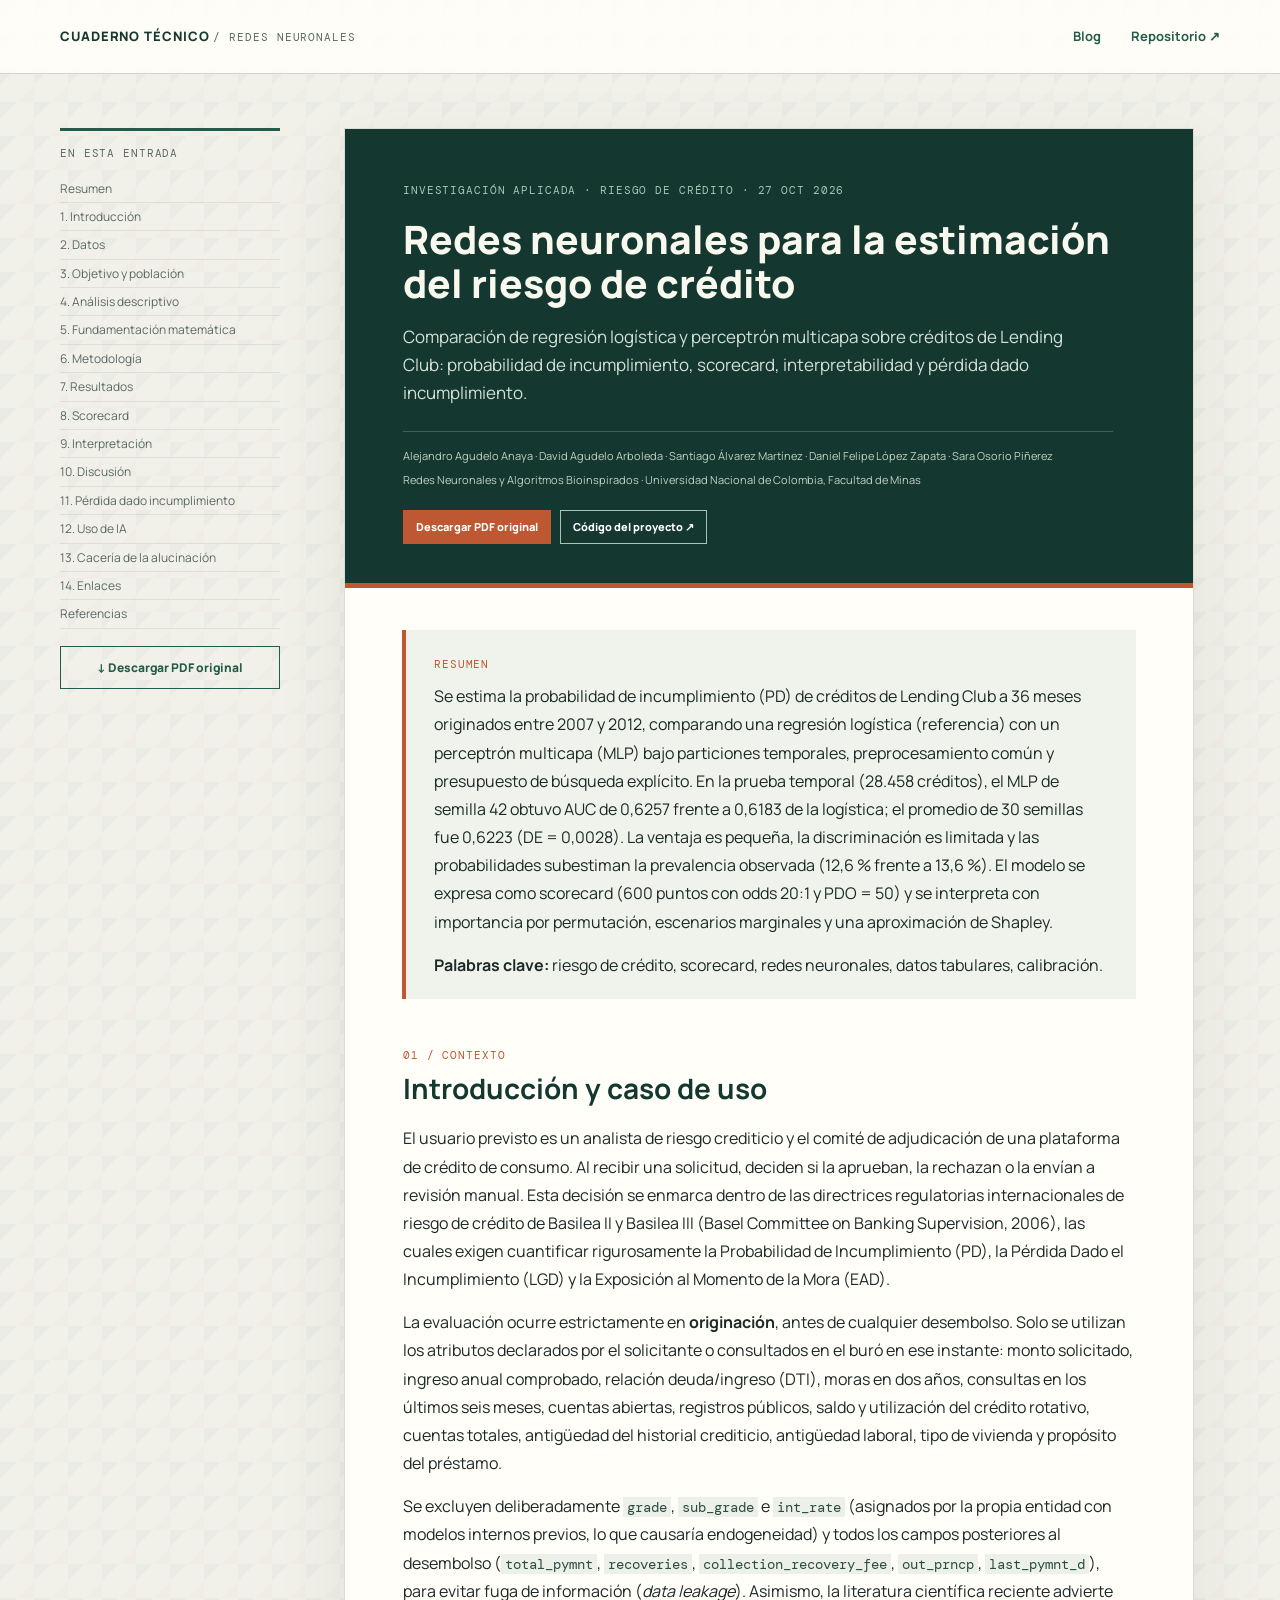
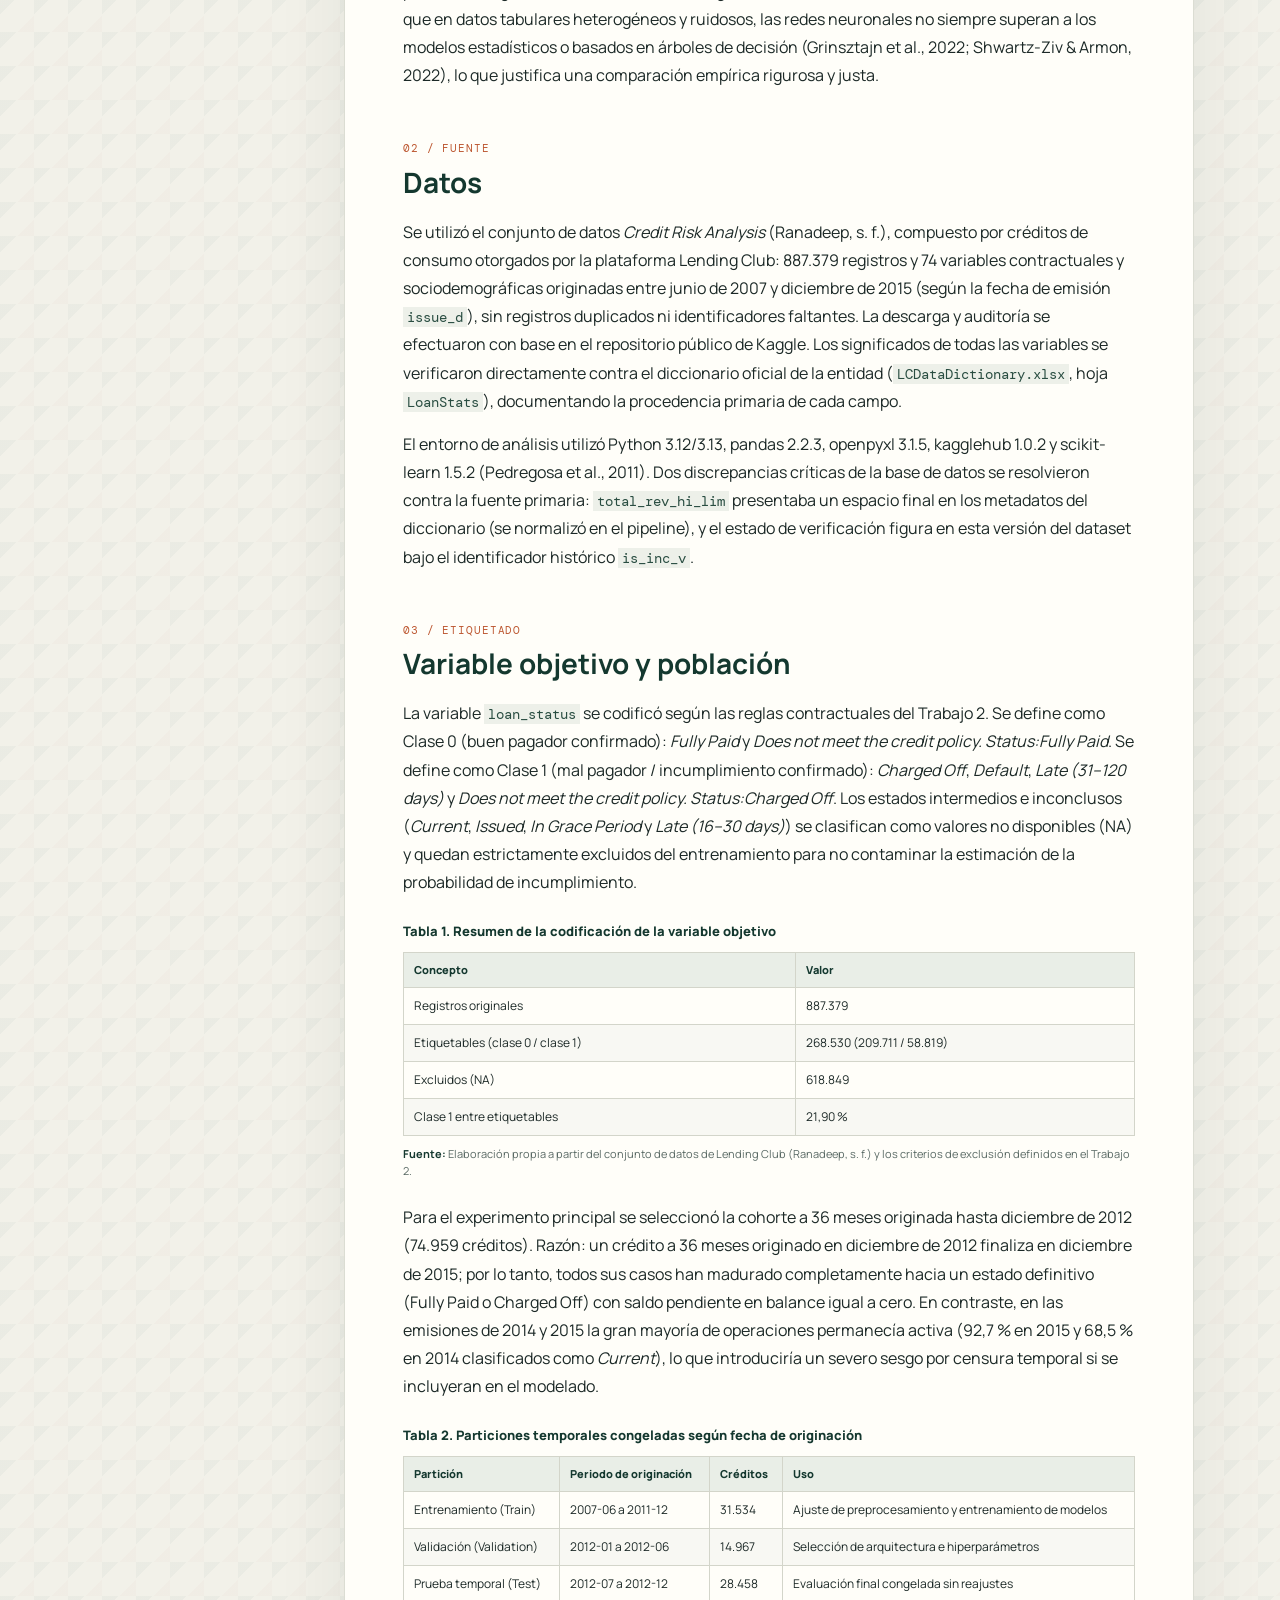
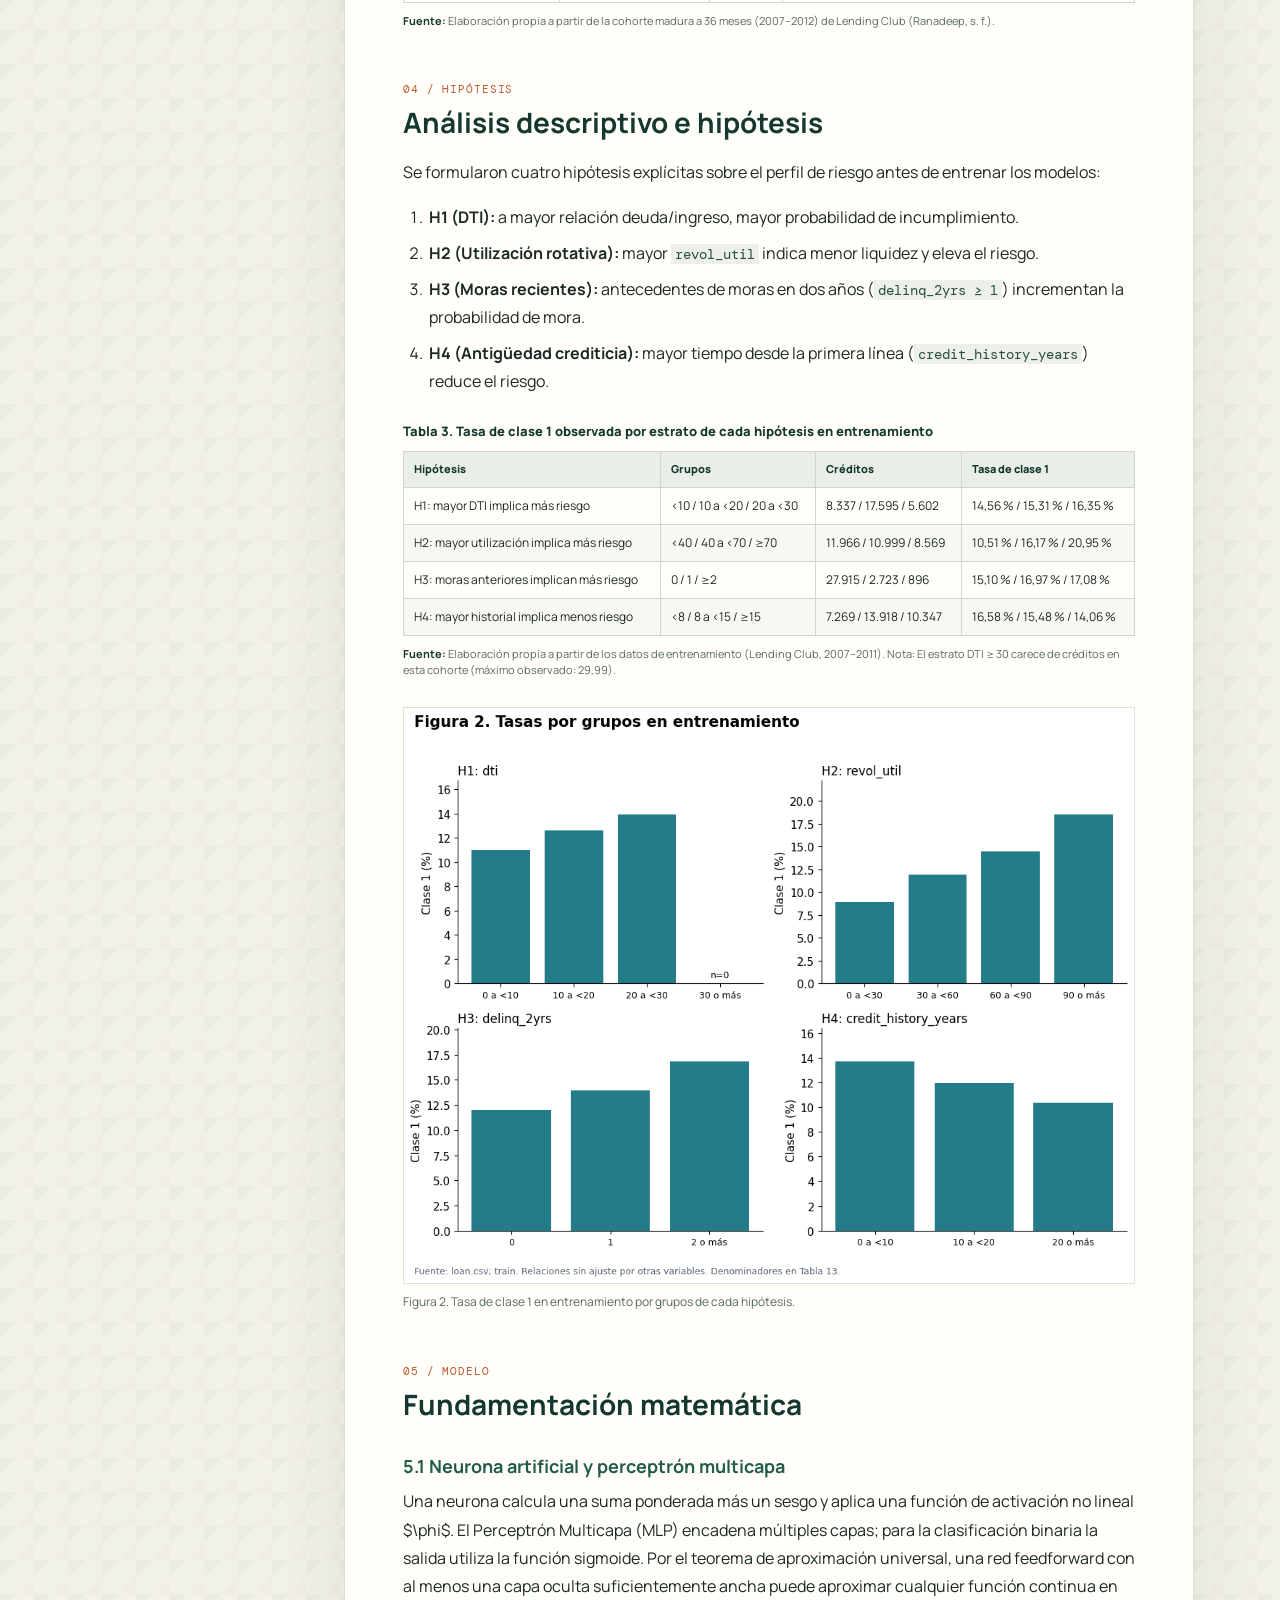
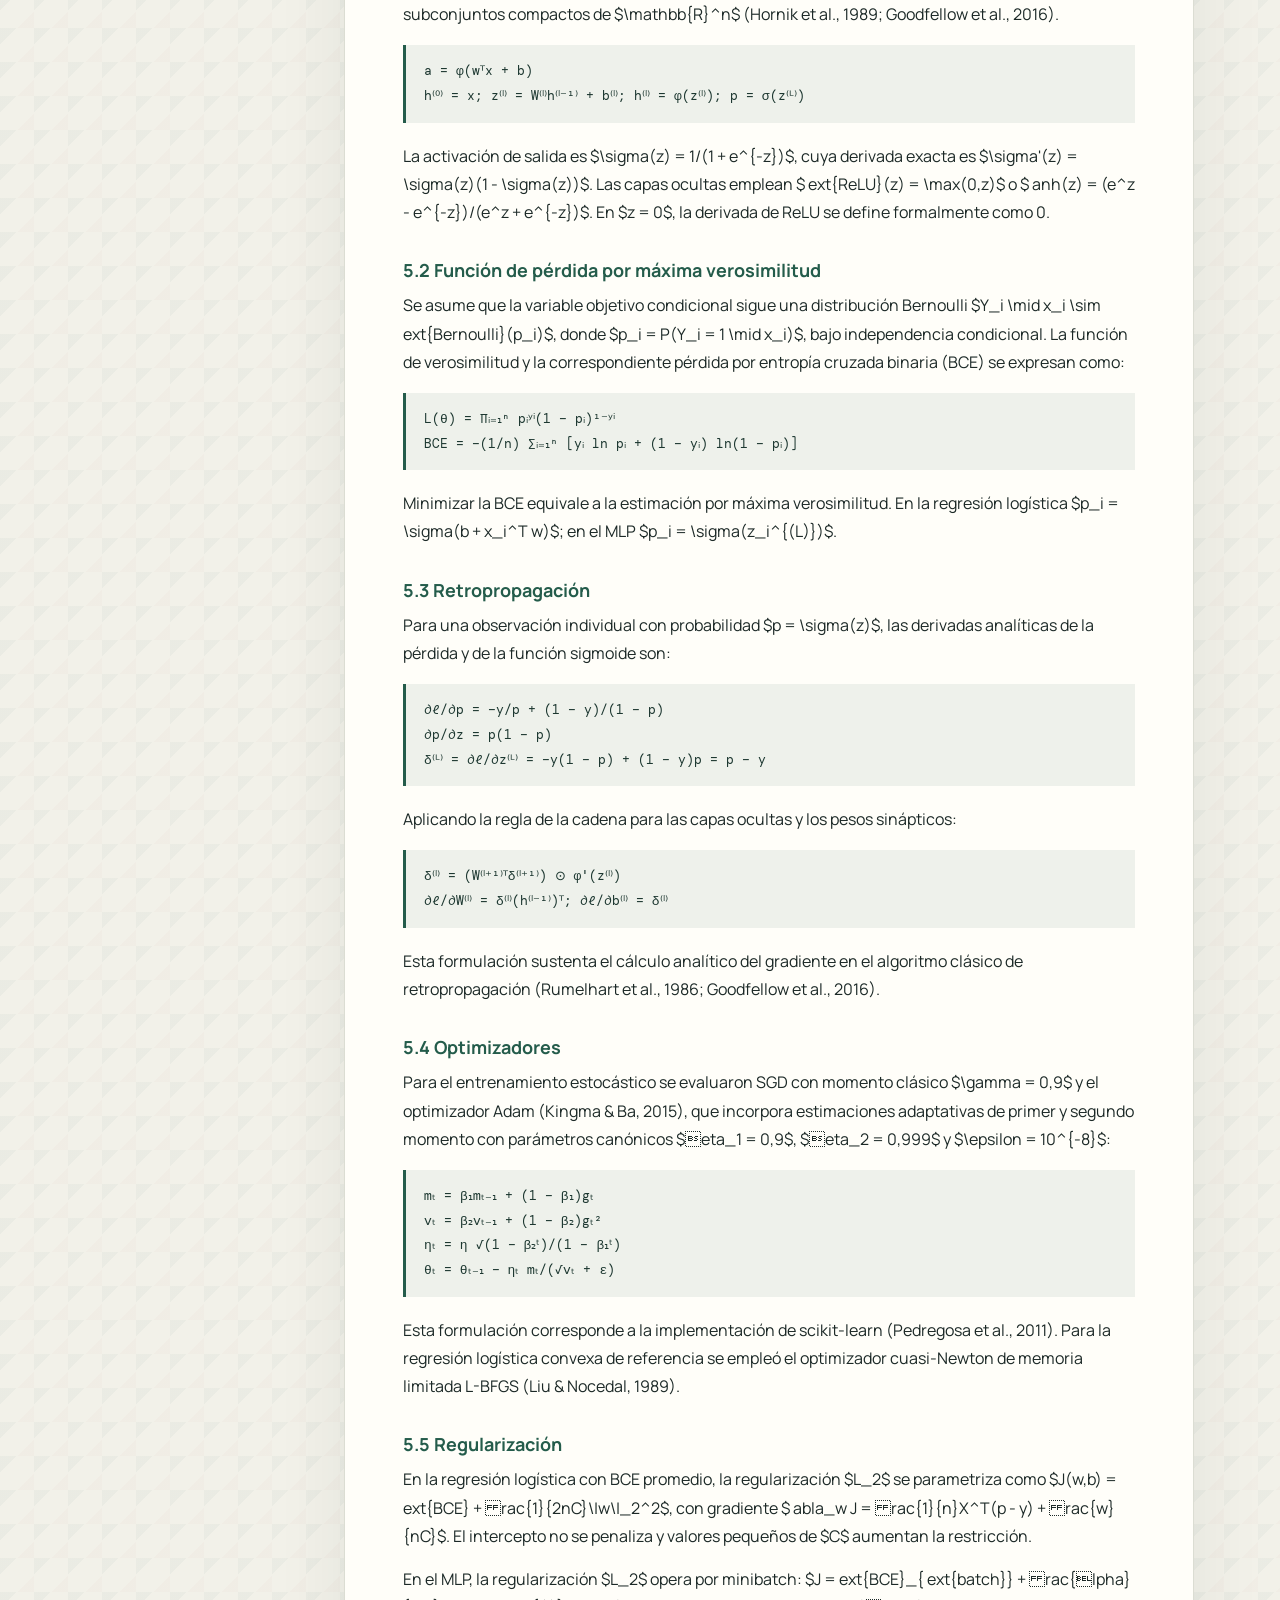
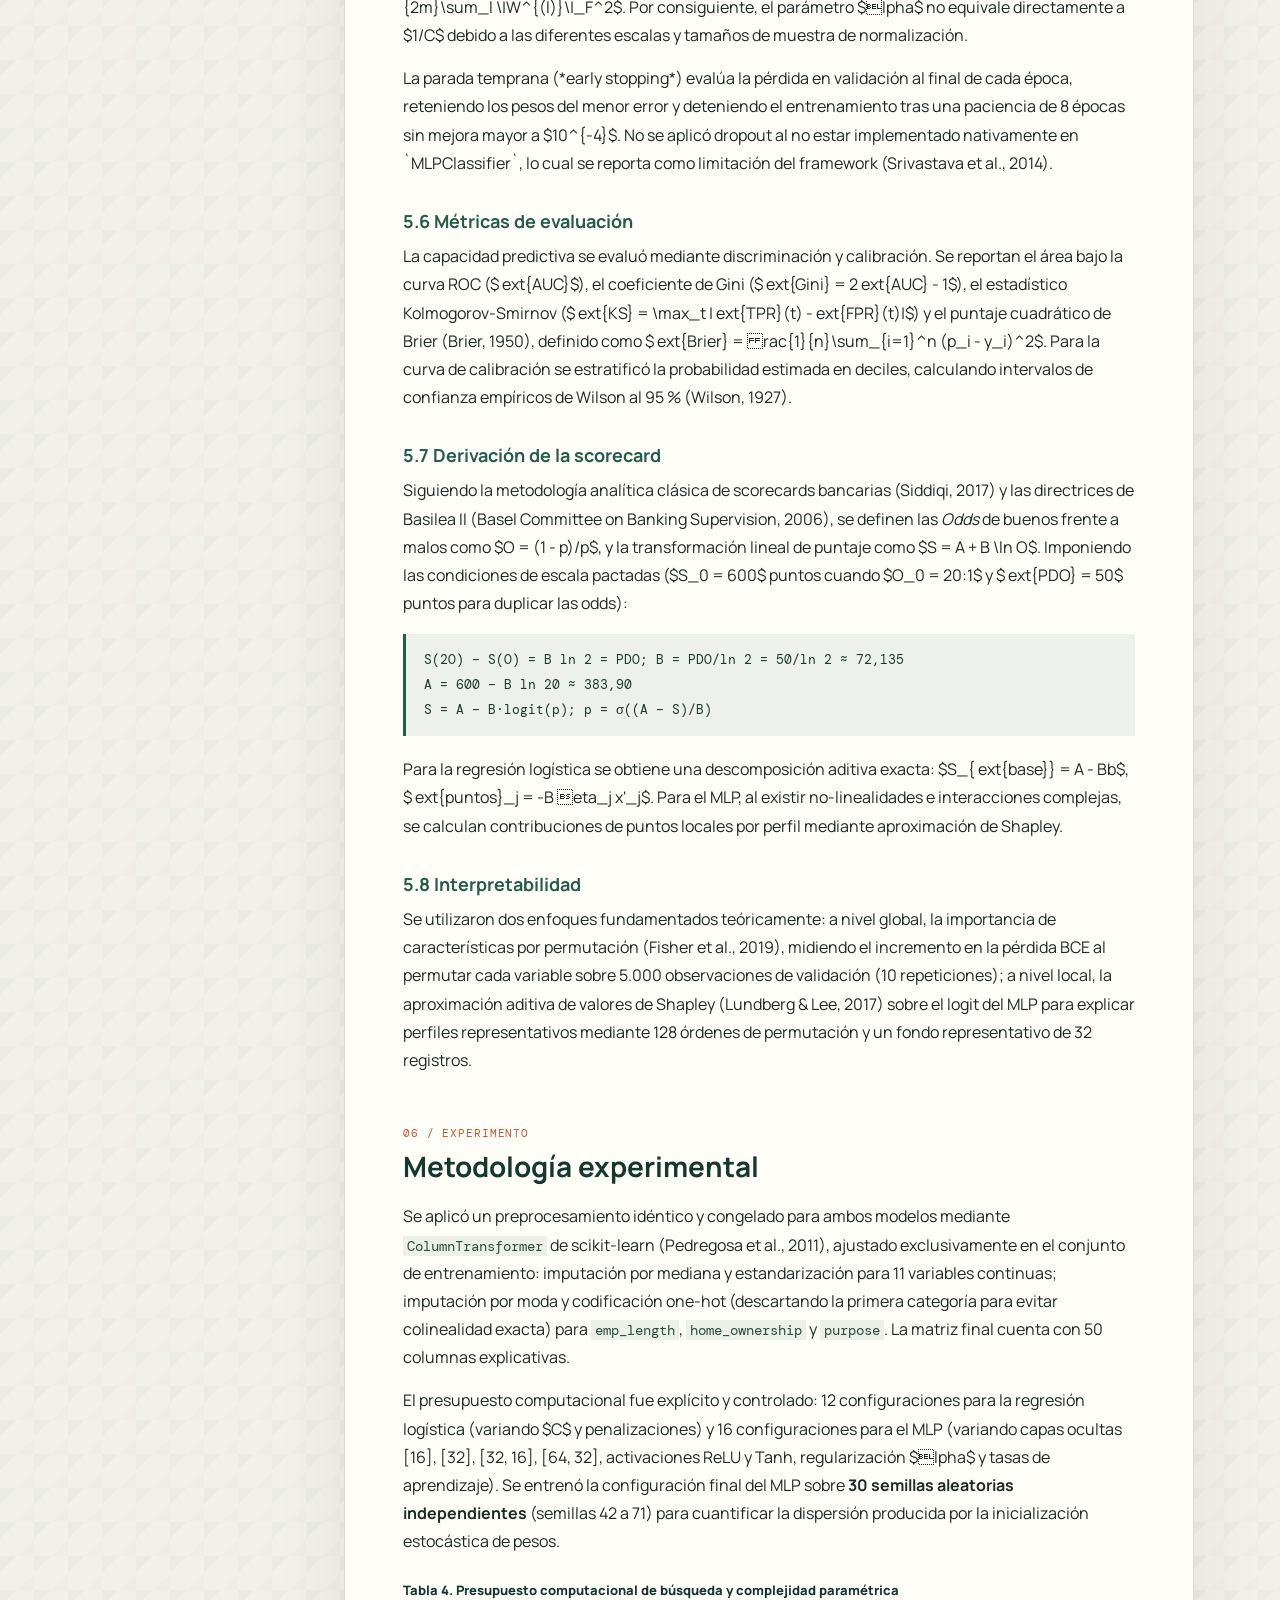
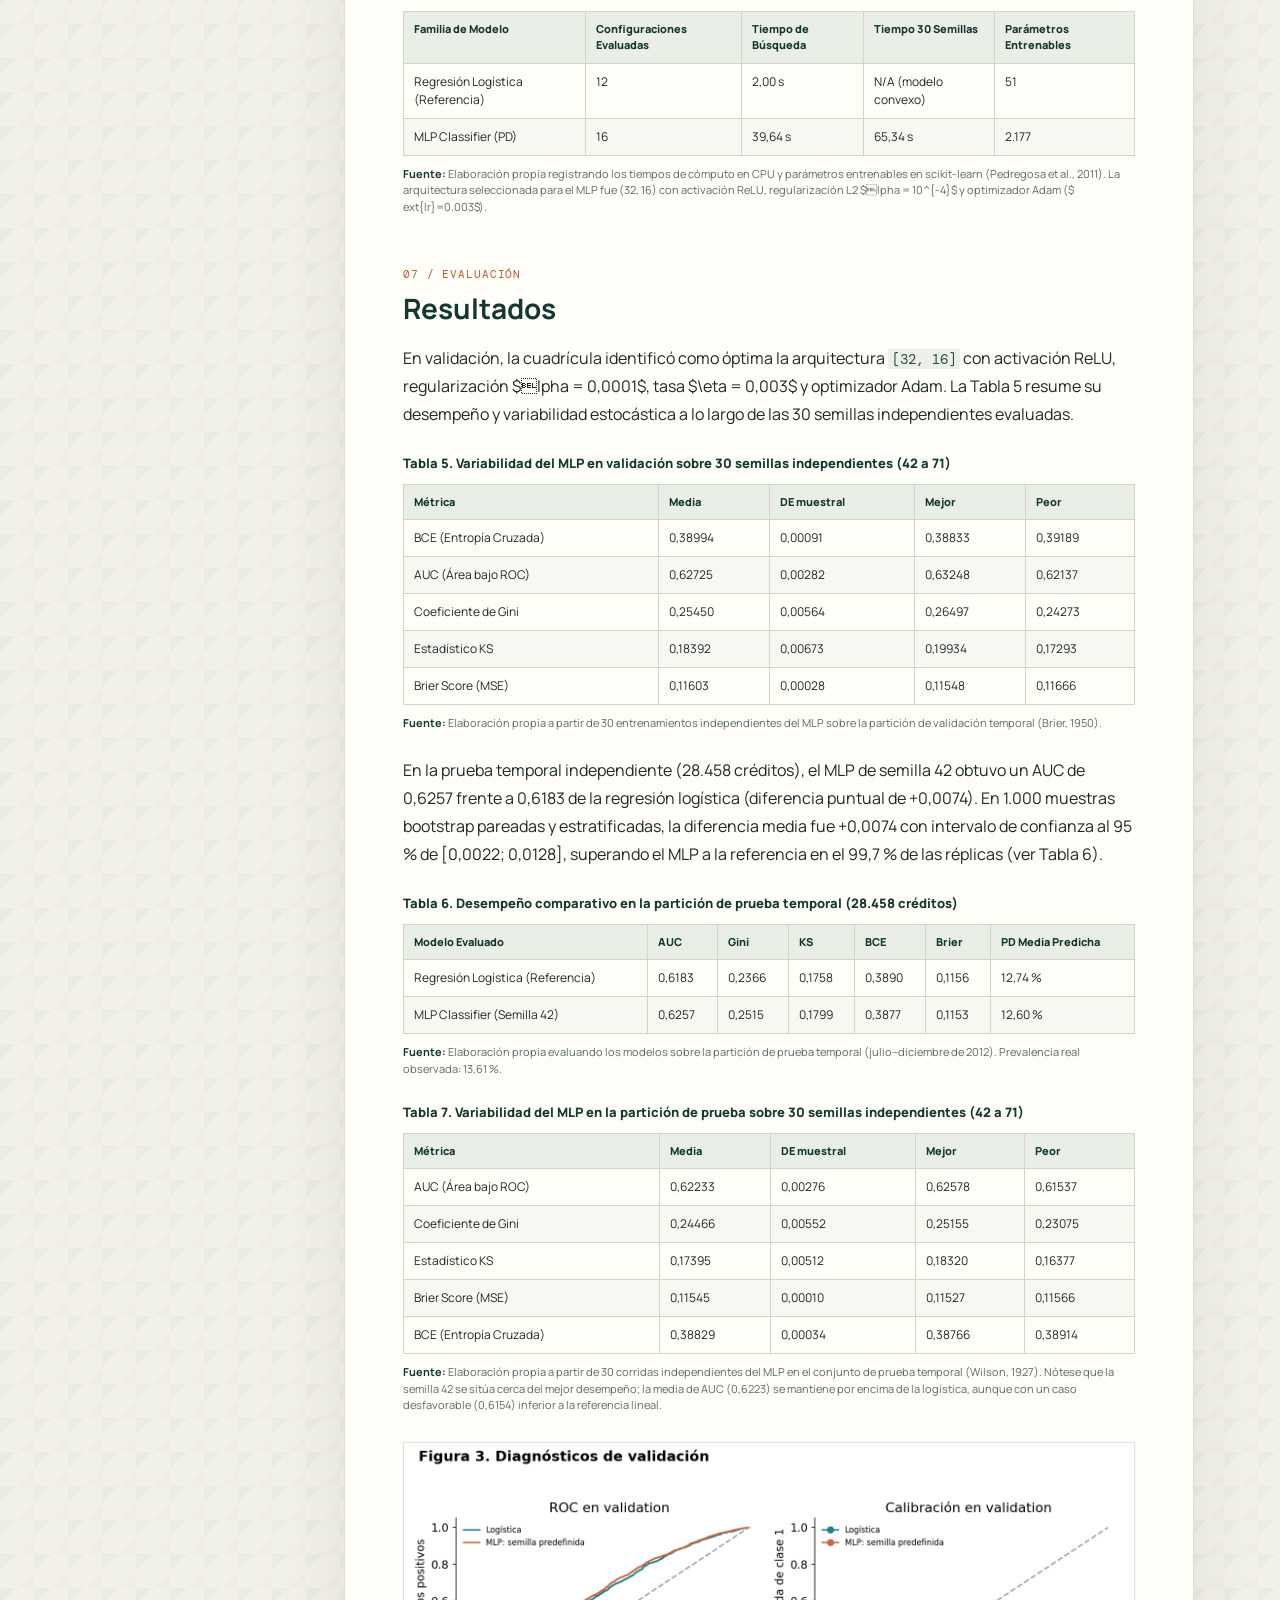
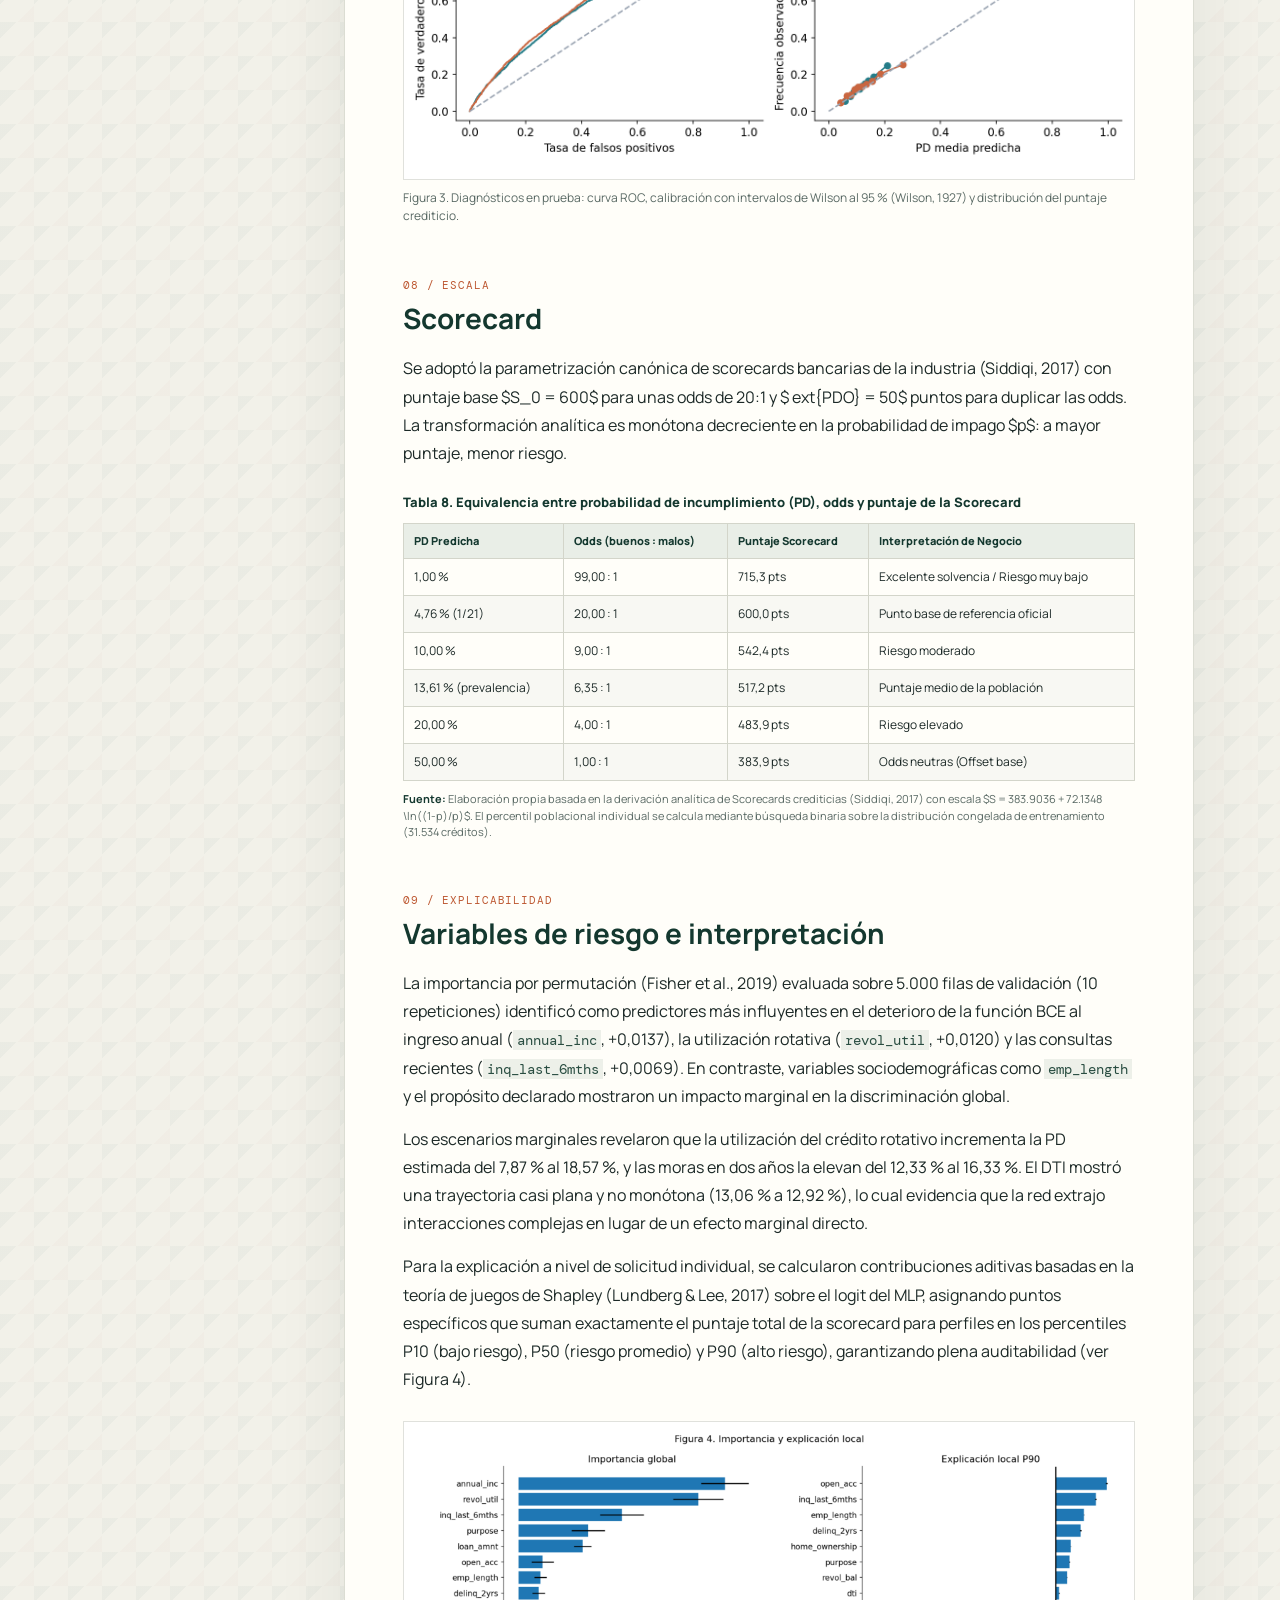
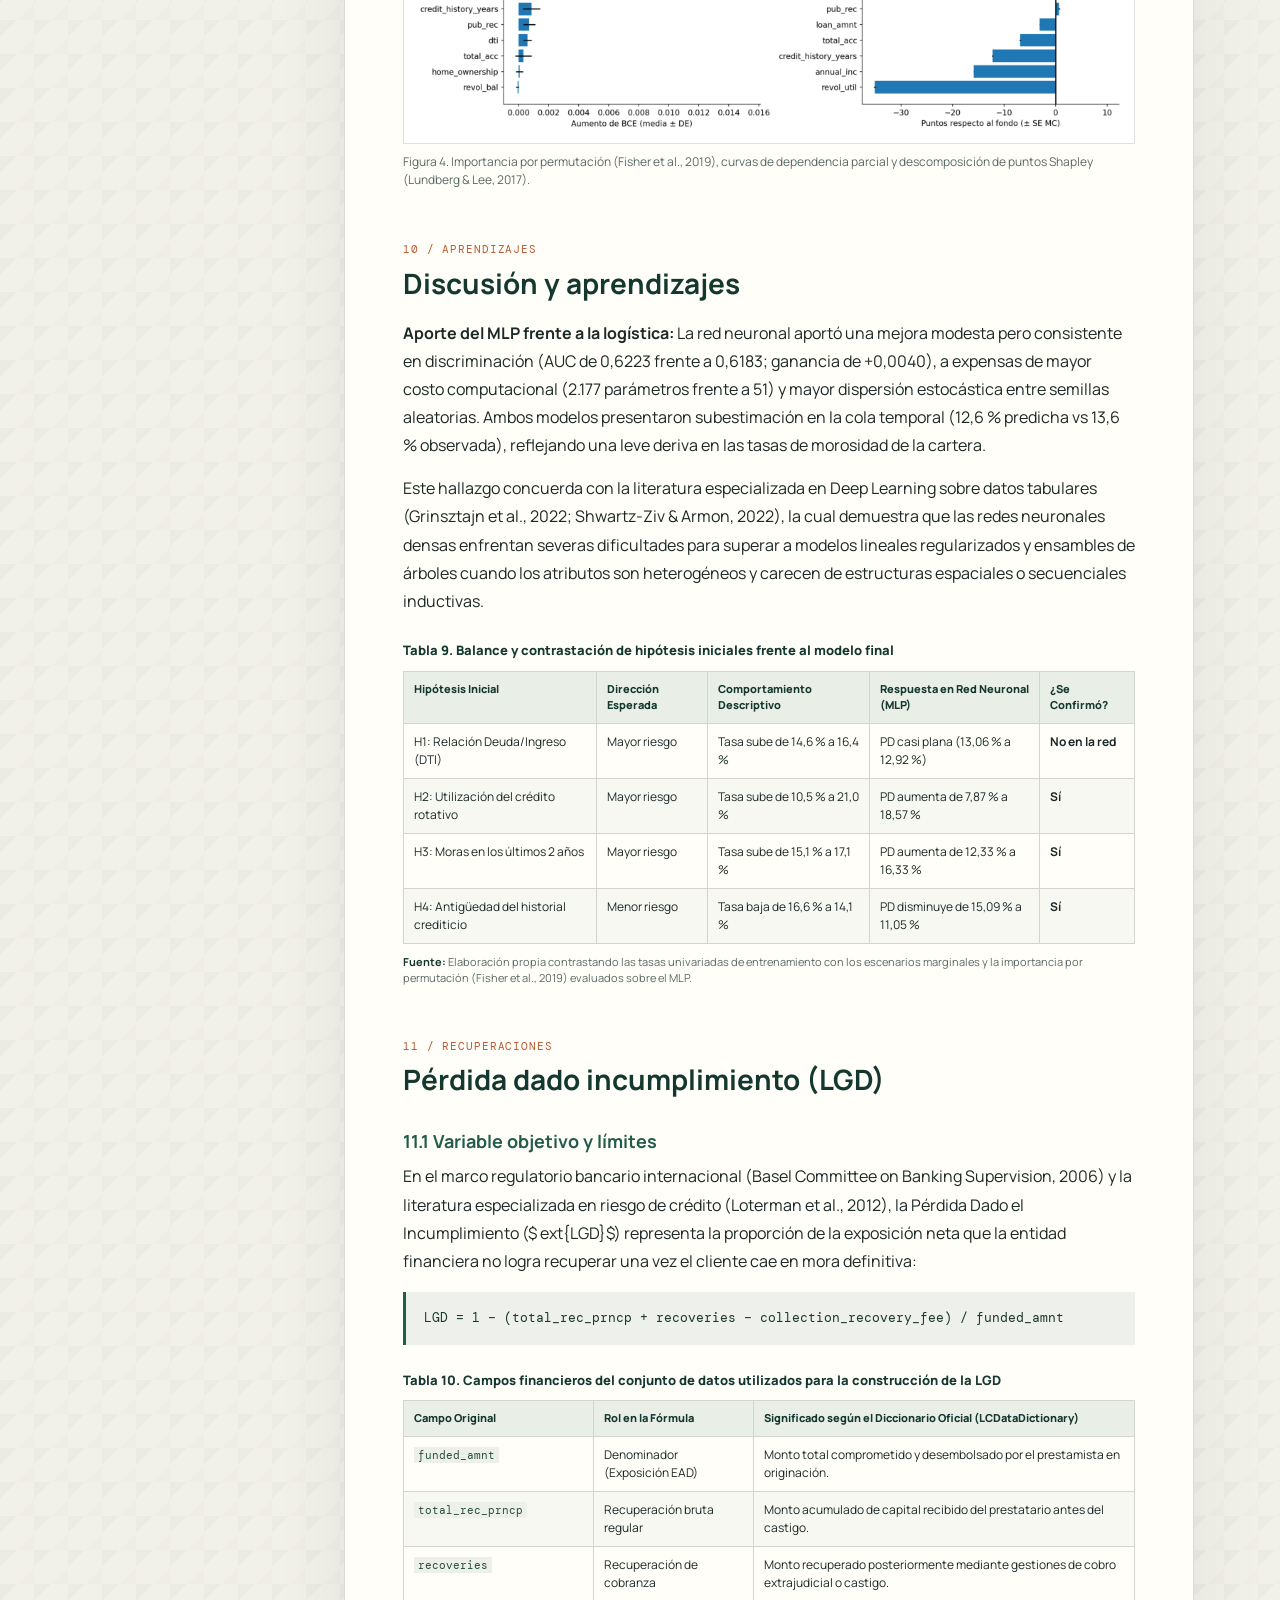
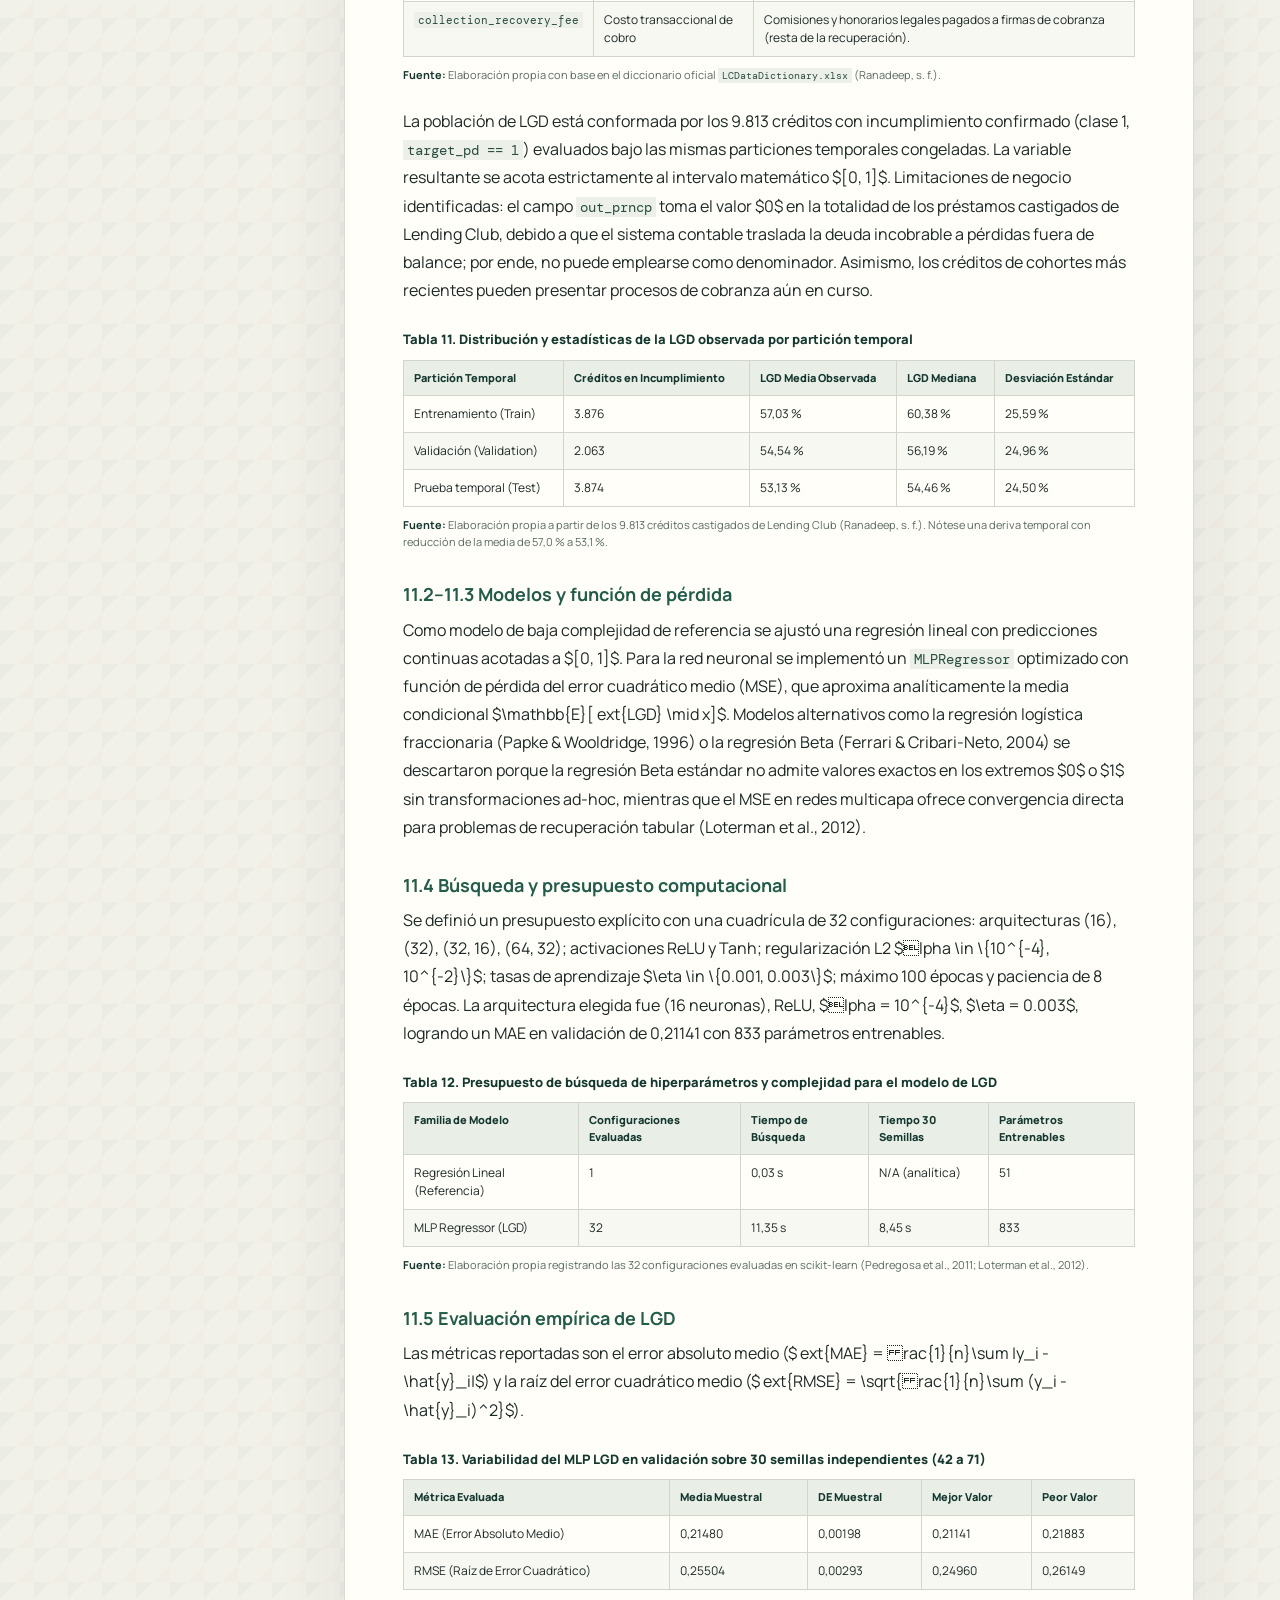
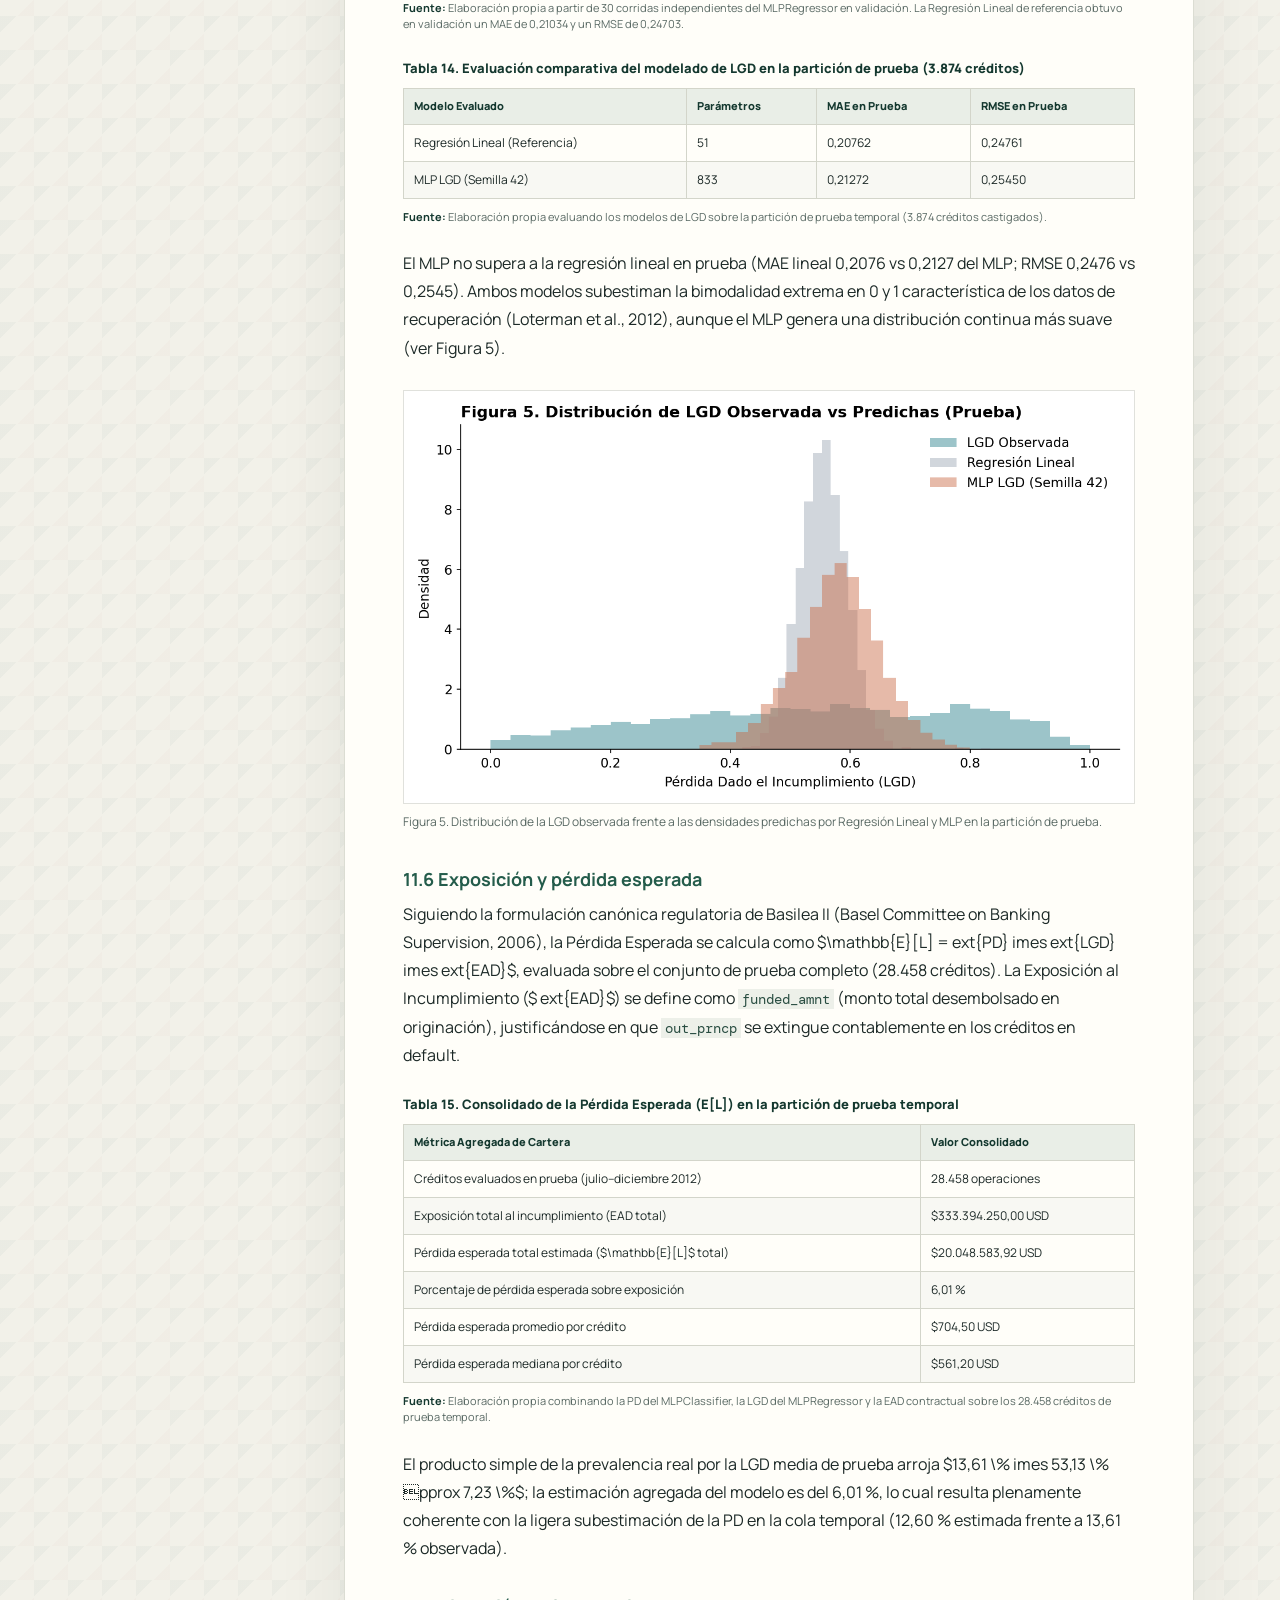
==== commit 7acd217e: "docs(report): citar todas las referencias en el texto, numerar y añadir fuentes a todas las tablas, " ====
--- a/docs/index.html
+++ b/docs/index.html
@@ -1,143 +1,281 @@
-<!doctype html>
-<html lang="es">
-<head>
-  <meta charset="utf-8">
-  <meta name="viewport" content="width=device-width, initial-scale=1">
-  <meta name="description" content="Informe técnico sobre redes neuronales, scorecard y riesgo de crédito en Lending Club.">
-  <title>Redes neuronales para riesgo de crédito | Cuaderno técnico</title>
-  <link rel="stylesheet" href="assets/blog.css">
-</head>
-<body>
-  <header id="top" class="masthead"><div class="masthead-inner">
-    <a class="brand" href="./">CUADERNO TÉCNICO <span>/ REDES NEURONALES</span></a>
-    <nav aria-label="Navegación principal"><a href="blog/">Blog</a><a href="https://github.com/DavidAgr5421/Trabajo02RedesNeuronales">Repositorio ↗</a></nav>
-  </div></header>
-  <main class="page-layout">
-    <aside class="contents" aria-label="Contenido del informe">
-      <p class="contents-label">EN ESTA ENTRADA</p>
-      <a href="#resumen">Resumen</a><a href="#introduccion">1. Introducción</a><a href="#datos">2. Datos</a><a href="#poblacion">3. Objetivo y población</a><a href="#descriptivo">4. Análisis descriptivo</a><a href="#fundamentos">5. Fundamentación matemática</a><a href="#metodologia">6. Metodología</a><a href="#resultados">7. Resultados</a><a href="#scorecard">8. Scorecard</a><a href="#interpretacion">9. Interpretación</a><a href="#discusion">10. Discusión</a><a href="#lgd">11. Pérdida dado incumplimiento</a><a href="#ia">12. Uso de IA</a><a href="#alucinacion">13. Cacería de la alucinación</a><a href="#enlaces">14. Enlaces</a><a href="#referencias">Referencias</a>
-      <a class="download-link" href="Trabajo%202%20(1).pdf" download>↓ Descargar PDF original</a>
-    </aside>
-    <article class="article">
-      <header class="article-heading">
-        <p class="kicker">INVESTIGACIÓN APLICADA · RIESGO DE CRÉDITO · 27 OCT 2026</p>
-        <h1>Redes neuronales para la estimación del riesgo de crédito</h1>
-        <p class="dek">Comparación de regresión logística y perceptrón multicapa sobre créditos de Lending Club: probabilidad de incumplimiento, scorecard, interpretabilidad y pérdida dado incumplimiento.</p>
-        <div class="byline"><span>Alejandro Agudelo Anaya · David Agudelo Arboleda · Santiago Álvarez Martínez · Daniel Felipe López Zapata · Sara Osorio Piñerez</span><span>Redes Neuronales y Algoritmos Bioinspirados · Universidad Nacional de Colombia, Facultad de Minas</span></div>
-        <div class="article-tools"><a class="button button-dark" href="Trabajo%202%20(1).pdf" download>Descargar PDF original</a><a class="button button-light" href="https://github.com/DavidAgr5421/Trabajo02RedesNeuronales">Código del proyecto ↗</a></div>
-      </header>
-      <section id="resumen" class="abstract"><p class="section-label">RESUMEN</p>
-        <p>Se estima la probabilidad de incumplimiento (PD) de créditos de Lending Club a 36 meses originados entre 2007 y 2012, comparando una regresión logística (referencia) con un perceptrón multicapa (MLP) bajo particiones temporales, preprocesamiento común y presupuesto de búsqueda explícito. En la prueba temporal (28.458 créditos), el MLP de semilla 42 obtuvo AUC de 0,6257 frente a 0,6183 de la logística; el promedio de 30 semillas fue 0,6223 (DE = 0,0028). La ventaja es pequeña, la discriminación es limitada y las probabilidades subestiman la prevalencia observada (12,6 % frente a 13,6 %). El modelo se expresa como scorecard (600 puntos con odds 20:1 y PDO = 50) y se interpreta con importancia por permutación, escenarios marginales y una aproximación de Shapley.</p><p><strong>Palabras clave:</strong> riesgo de crédito, scorecard, redes neuronales, datos tabulares, calibración.</p>
-      </section>
-      <section id="introduccion"><p class="section-label">01 / CONTEXTO</p><h2>Introducción y caso de uso</h2>
-        <p>El usuario previsto es un analista de riesgo de una plataforma de crédito de consumo. Al recibir una solicitud, decide si la aprueba, a qué tasa y con qué monto, o si la envía a revisión manual.</p>
-        <p>La evaluación ocurre en originación. Solo se usan atributos declarados por el solicitante o consultados en su historial en ese momento: monto, ingreso anual, DTI, moras en dos años, consultas en seis meses, cuentas abiertas, registros públicos, saldo y utilización rotativa, cuentas totales, antigüedad del historial, antigüedad laboral, vivienda y propósito.</p>
-        <p>Se excluyen deliberadamente <code>grade</code>, <code>sub_grade</code> e <code>int_rate</code> (asignados por la plataforma con su propio modelo) y campos posteriores a la originación (<code>total_pymnt</code>, <code>recoveries</code>, <code>out_prncp</code>, <code>last_pymnt_d</code>, entre otros), para evitar fuga de información. Esto explica un AUC modesto, pero coherente con el caso de uso. Las particiones son temporales; además, las probabilidades deben servir para pérdida esperada y puntaje, y el modelo debe poder explicarse.</p>
-      </section>
-      <section id="datos"><p class="section-label">02 / FUENTE</p><h2>Datos</h2>
-        <p>Se usó <em>Credit Risk Analysis</em> (Ranadeep, s. f.), con créditos de Lending Club: 887.379 registros y 74 variables, financiados entre junio de 2007 y diciembre de 2015 (<code>issue_d</code>), sin IDs faltantes ni duplicados. La descarga fue del 15 de octubre de 2026. Los significados se contrastaron con el diccionario oficial <code>LCDataDictionary.xlsx</code>, hoja <code>LoanStats</code>; se registró el hash SHA-256 de <code>loan.csv</code> y del diccionario.</p>
-        <p>Versiones informadas: Python 3.13, pandas 2.2.3, openpyxl 3.1.5, kagglehub 1.0.2 y scikit-learn 1.5.2. Dos discrepancias se resolvieron contra la fuente: <code>total_rev_hi_lim</code> tiene un espacio final en el diccionario (se normaliza), y <code>verification_status</code> figura allí como <code>is_inc_v</code>, por lo que no se usó sin verificar.</p>
-      </section>
-      <section id="poblacion"><p class="section-label">03 / ETIQUETADO</p><h2>Variable objetivo y población</h2>
-        <p>La variable <code>loan_status</code> se codificó según el enunciado. Clase 0: <em>Fully Paid</em> y <em>Does not meet the credit policy. Status:Fully Paid</em>. Clase 1: <em>Charged Off</em>, <em>Default</em>, <em>Late (31–120 days)</em> y <em>Does not meet the credit policy. Status:Charged Off</em>. Los estados <em>Current</em>, <em>Issued</em>, <em>In Grace Period</em> y <em>Late (16–30 days)</em> quedan como NA y se excluyen del entrenamiento.</p>
-        <table><caption>Tabla 1. Resumen de la codificación de la variable objetivo</caption><thead><tr><th>Concepto</th><th>Valor</th></tr></thead><tbody><tr><td>Registros originales</td><td>887.379</td></tr><tr><td>Etiquetables (clase 0 / clase 1)</td><td>268.530 (209.711 / 58.819)</td></tr><tr><td>Excluidos (NA)</td><td>618.849</td></tr><tr><td>Clase 1 entre etiquetables</td><td>21,90 %</td></tr></tbody></table>
-        <p class="table-note">Nota. Elaboración propia a partir de <code>loan.csv</code> (Ranadeep, s. f.).</p>
-        <p>El 21,90 % no es la tasa de incumplimiento de todos los solicitantes: las cohortes recientes están casi sin etiquetar (92,7 % de 2015 y 68,5 % de 2014 excluidos), por lo que las etiquetas se sesgan hacia créditos cerrados. El experimento principal usa la cohorte de 36 meses financiada hasta diciembre de 2012: 75.004 créditos, 74.959 etiquetados y 45 sin etiqueta.</p>
-        <table><caption>Tabla 2. Particiones temporales congeladas</caption><thead><tr><th>Partición</th><th>Periodo de originación</th><th>Créditos</th><th>Uso</th></tr></thead><tbody><tr><td>Entrenamiento</td><td>2007-06 a 2011-12</td><td>31.534</td><td>Ajuste de preprocesamiento y modelos</td></tr><tr><td>Validación</td><td>2012-01 a 2012-06</td><td>14.967</td><td>Hiperparámetros y parada temprana</td></tr><tr><td>Prueba</td><td>2012-07 a 2012-12</td><td>28.458</td><td>Evaluación final única</td></tr></tbody></table>
-        <p class="table-note">Cortes definidos antes del modelamiento. Solo hay créditos otorgados: no se conoce el comportamiento de los rechazados.</p>
-        <p>La tasa de clase 1 es 12,29 % en entrenamiento (3.876 de 31.534) y 13,61 % en prueba, señal de deriva temporal.</p>
-        <figure><img src="assets/figura-1-clases.png" alt="Gráfico de barras: 27.658 créditos de clase 0 y 3.876 de clase 1 en entrenamiento."><figcaption>Figura 1. Clases en entrenamiento. Fuente: elaboración propia, <code>loan.csv</code>, cohorte de 36 meses.</figcaption></figure>
-      </section>
-      <section id="descriptivo"><p class="section-label">04 / HIPÓTESIS</p><h2>Análisis descriptivo e hipótesis</h2><p>Se formularon cuatro hipótesis antes de observar resultados y se evaluaron solo en entrenamiento.</p>
-        <table><caption>Tabla 3. Tasa de clase 1 por grupo de cada hipótesis (entrenamiento)</caption><thead><tr><th>Hipótesis</th><th>Grupos</th><th>Créditos</th><th>Tasa de clase 1</th></tr></thead><tbody>
-          <tr><td>H1: mayor DTI implica más riesgo</td><td>&lt;10 / 10 a &lt;20 / 20 a &lt;30</td><td>11.014 / 14.757 / 5.763</td><td>11,0 % / 12,6 % / 13,9 %</td></tr>
-          <tr><td>H2: mayor utilización rotativa implica más riesgo</td><td>&lt;30 / 30 a &lt;60 / 60 a &lt;90 / ≥90</td><td>9.673 / 10.068 / 9.194 / 2.513</td><td>8,9 % / 11,9 % / 14,5 % / 18,5 %</td></tr>
-          <tr><td>H3: más moras en 2 años implica más riesgo</td><td>0 / 1 / ≥2</td><td>27.997 / 2.662 / 846</td><td>12,0 % / 14,0 % / 16,8 %</td></tr>
-          <tr><td>H4: mayor antigüedad crediticia implica menos riesgo</td><td>&lt;10 / 10 a &lt;20 / ≥20 años</td><td>10.639 / 16.151 / 4.715</td><td>13,7 % / 11,9 % / 10,4 %</td></tr>
-        </tbody></table>
-        <p class="table-note">El grupo DTI ≥30 está vacío (máximo 29,99). Las relaciones no están ajustadas por otras variables.</p>
-        <p>Las cuatro direcciones fueron monótonas como se esperaba. Otras diferencias: propósito <code>small_business</code> (24,1 %) y <code>educational</code> (20,0 %) frente a <code>major_purchase</code> (8,4 %) o <code>credit_card</code> (8,6 %); antigüedad laboral ausente (19,8 %).</p>
-        <figure><img src="assets/figura-2-hipotesis.png" alt="Cuatro gráficos de tasas de clase 1 por DTI, utilización rotativa, moras e historial crediticio."><figcaption>Figura 2. Tasas de clase 1 por grupos de DTI, utilización rotativa, moras e historial. Fuente: elaboración propia, entrenamiento.</figcaption></figure>
-      </section>
-      <section id="fundamentos"><p class="section-label">05 / MODELO</p><h2>Fundamentación matemática</h2>
-        <h3>5.1 Neurona artificial y perceptrón multicapa</h3><p>Una neurona calcula una suma ponderada más un sesgo y aplica una activación φ. Un MLP encadena capas; la salida binaria usa sigmoide. Una capa oculta suficientemente ancha aproxima funciones continuas en compactos (Hornik et al., 1989).</p>
-        <p class="equation">a = φ(ωᵀx + b)<br>h⁽⁰⁾ = x; z⁽ˡ⁾ = W⁽ˡ⁾h⁽ˡ⁻¹⁾ + b⁽ˡ⁾; h⁽ˡ⁾ = φ(z⁽ˡ⁾); p = σ(z⁽ᴸ⁾)</p>
-        <p>La salida usa σ(z) = 1/(1 + e⁻ᶻ), con σ′(z) = σ(z)(1 − σ(z)). Las capas ocultas usan ReLU(z) = max(0,z) o tanh(z) = (eᶻ − e⁻ᶻ)/(eᶻ + e⁻ᶻ). En z = 0 la derivada de ReLU se toma como 0.</p>
-        <h3>5.2 Función de pérdida por máxima verosimilitud</h3><p>Se supone Yᵢ | xᵢ ~ Bernoulli(pᵢ), pᵢ = P(Yᵢ = 1 | xᵢ), con independencia condicional. La verosimilitud y entropía cruzada binaria son:</p><p class="equation">L(θ) = ∏ᵢ₌₁ⁿ pᵢʸⁱ(1 − pᵢ)⁽¹⁻ʸⁱ⁾<br>BCE = −(1/n) Σᵢ₌₁ⁿ [yᵢ ln pᵢ + (1 − yᵢ) ln(1 − pᵢ)]</p><p>Minimizar BCE equivale a maximizar verosimilitud. En logística pᵢ = σ(b + xᵢᵀw); en MLP pᵢ = σ(zᵢ⁽ᴸ⁾).</p>
-        <h3>5.3 Retropropagación</h3><p>Para una muestra con p = σ(z), las derivadas de la pérdida y de la salida dan:</p><p class="equation">∂ℓ/∂p = −y/p + (1 − y)/(1 − p)<br>∂p/∂z = p(1 − p)<br>δ⁽ᴸ⁾ = ∂ℓ/∂z⁽ᴸ⁾ = −y(1 − p) + (1 − y)p = p − y</p><p>Por la regla de la cadena, para capas ocultas y parámetros:</p><p class="equation">δ⁽ˡ⁾ = (W⁽ˡ⁺¹⁾ᵀδ⁽ˡ⁺¹⁾) ⊙ φ′(z⁽ˡ⁾)<br>∂ℓ/∂W⁽ˡ⁾ = δ⁽ˡ⁾h⁽ˡ⁻¹⁾ᵀ; &nbsp; ∂ℓ/∂b⁽ˡ⁾ = δ⁽ˡ⁾</p><p>En minibatch de tamaño m se promedian gradientes (Rumelhart et al., 1986; Goodfellow et al., 2016).</p>
-        <h3>5.4 Optimizadores</h3><p>SGD con momento μ = 0,9, sin Nesterov: vₜ = μvₜ₋₁ − ηgₜ; θₜ = θₜ₋₁ + vₜ. Adam usa β₁ = 0,9, β₂ = 0,999 y ε = 10⁻⁸:</p><p class="equation">mₜ = β₁mₜ₋₁ + (1 − β₁)gₜ<br>vₜ = β₂vₜ₋₁ + (1 − β₂)gₜ²<br>ηₜ = η √(1 − β₂ᵗ)/(1 − β₁ᵗ)<br>θₜ = θₜ₋₁ − ηₜ mₜ/(√vₜ + ε)</p><p>Esta es la forma operativa de scikit-learn (Pedregosa et al., 2011): la corrección de sesgo se aplica en el paso, lo que cambia la posición de ε respecto al algoritmo original.</p>
-        <h3>5.5 Regularización</h3><p>Con BCE promedio, penalización L2 logística: J(w,b) = BCE + ||w||²₂/(2nC), con ∇wJ = Xᵀ(p − y)/n + w/(nC). El intercepto no se penaliza; un C pequeño penaliza más.</p><p>En MLP, por minibatch: J = BCE + α/(2m)Σₗ||W⁽ˡ⁾||²F y ∇W⁽ˡ⁾J = ∇W⁽ˡ⁾BCE + (α/m)W⁽ˡ⁾. Por tanto α no equivale a 1/C: cambian escala y normalización.</p><p>La parada temprana evalúa BCE de validación cada época, conserva el checkpoint de menor BCE y se detiene tras ocho épocas sin mejora mayor que 10⁻⁴. No se usó dropout; se declara como limitación (Srivastava et al., 2014).</p>
-        <h3>5.6 Métricas de evaluación</h3><p>Se reportan AUC = P(s₁ &gt; s₀) + ½P(s₁ = s₀), Gini = 2·AUC − 1, KS = maxₜ|TPR(t) − FPR(t)| y Brier = (1/n)Σᵢ(pᵢ − yᵢ)². AUC equivale a Mann–Whitney normalizado. Brier depende de calibración, discriminación y prevalencia; una reducción no demuestra por sí sola mejor calibración. La curva de calibración agrupa en deciles de PD predicha con intervalos de Wilson del 95 %.</p>
-        <h3>5.7 Derivación de la scorecard</h3><p>Sean O las odds de buenos frente a malos: O = (1 − p)/p, y S = A + B ln O. Con 600 puntos para odds O₀ = 20 y PDO = 50:</p><p class="equation">S(2O) − S(O) = B ln 2 = PDO; B = PDO/ln 2 = 50/ln 2 ≈ 72,135<br>A = 600 − B ln 20 ≈ 383,90<br>S = A − B·logit(p); p = σ((A − S)/B)</p><p>600 puntos equivalen a p = 1/21 y 650 a p = 1/41. Un puntaje mayor indica menor PD. En logística los puntos por variable se derivan de coeficientes procesados; para MLP el total es exacto, pero los puntos por variable dependen de interacciones y se estiman localmente con Shapley. El percentil se calcula contra entrenamiento.</p>
-        <h3>5.8 Interpretabilidad</h3><p>La importancia por permutación se calculó en 5.000 filas de validación: diez permutaciones por columna original, manteniendo juntas sus columnas one-hot. Para Shapley se usó un fondo de 32 filas de entrenamiento, f = logit(PD<sub>MLP</sub>) y 128 órdenes (64 permutaciones y sus inversas). Los puntos locales se obtienen escalando las atribuciones por el factor de la scorecard.</p>
-      </section>
-      <section id="metodologia"><p class="section-label">06 / EXPERIMENTO</p><h2>Metodología experimental</h2>
-        <p>El preprocesamiento, ajustado solo con entrenamiento e idéntico para ambos modelos, imputa numéricas por mediana, añade indicadores de ausencia y estandariza; las categóricas se imputan con “Sin dato” y se codifican one-hot, ignorando categorías desconocidas. Resultan 50 columnas. No hay sobremuestreo ni pesos de clase. La antigüedad crediticia es (issue_d − earliest_cr_line)/12.</p>
-        <p>La logística evaluó 12 valores de C logarítmicos entre 10⁻⁴ y 10³ (L-BFGS). El MLP hizo búsqueda aleatoria de 12 configuraciones con semilla 42: arquitecturas [16], [32], [32,16], [64,32]; ReLU o tanh; α de 10⁻⁴ o 10⁻²; Adam (0,001; 0,003) o SGD (0,01; 0,03), tres configuraciones por combinación optimizador × activación. Se entrenó por épocas con partial_fit, lotes de 256 y máximo de 100 épocas; la selección fue por menor BCE de validación.</p>
-        <table><caption>Tabla 4. Presupuesto de búsqueda y complejidad</caption><thead><tr><th>Familia</th><th>Configuraciones</th><th>Tiempo búsqueda</th><th>Tiempo 30 semillas</th><th>Parámetros</th></tr></thead><tbody><tr><td>Regresión logística</td><td>12</td><td>2,00 s</td><td>N/A</td><td>51</td></tr><tr><td>MLP</td><td>12</td><td>18,32 s</td><td>56,34 s</td><td>1.665 ([32])</td></tr><tr><td>Total</td><td>54 corridas</td><td>20,32 s</td><td>56,34 s</td><td>76,66 s totales</td></tr></tbody></table><p class="table-note">Nota. CPU con 1 hilo; tiempos sumados de registros de ejecución. Logística: 50 coeficientes e intercepto. MLP: 50·32 + 32 + 32·1 + 1.</p>
-      </section>
-      <section id="resultados"><p class="section-label">07 / EVALUACIÓN</p><h2>Resultados</h2>
-        <p>En validación, la logística óptima fue C = 0,0081 (BCE = 0,39067; AUC = 0,6250). El MLP elegido fue [32], tanh, Adam, α = 0,01, η = 0,001 (BCE = 0,38844; AUC = 0,6355). La configuración 11 (SGD) quedó a 0,00001 de BCE, menos que la desviación entre semillas (0,0009).</p>
-        <table><caption>Tabla 5. Variabilidad final en validación (30 semillas, 42–71)</caption><thead><tr><th>Métrica</th><th>Media</th><th>DE muestral</th><th>Mejor</th><th>Peor</th></tr></thead><tbody><tr><td>BCE</td><td>0,38994</td><td>0,00091</td><td>0,38833</td><td>0,39189</td></tr><tr><td>AUC</td><td>0,63243</td><td>0,00239</td><td>0,63550</td><td>0,62670</td></tr><tr><td>Gini</td><td>0,26486</td><td>0,00478</td><td>0,27099</td><td>0,25340</td></tr><tr><td>KS</td><td>0,19099</td><td>0,00514</td><td>0,20182</td><td>0,17822</td></tr><tr><td>Brier</td><td>0,11612</td><td>0,00019</td><td>0,11581</td><td>0,11656</td></tr></tbody></table><p class="table-note">Las 30 corridas terminaron por paciencia en validación.</p>
-        <table><caption>Tabla 6. Desempeño en prueba temporal (28.458 créditos)</caption><thead><tr><th>Modelo</th><th>AUC</th><th>Gini</th><th>KS</th><th>BCE</th><th>Brier</th><th>PD media</th></tr></thead><tbody><tr><td>Logística</td><td>0,6183</td><td>0,2366</td><td>0,1758</td><td>0,3890</td><td>0,1156</td><td>12,12 %</td></tr><tr><td>MLP, semilla 42</td><td>0,6257</td><td>0,2515</td><td>0,1844</td><td>0,3878</td><td>0,1154</td><td>12,60 %</td></tr><tr><td>MLP, media 30 semillas</td><td>0,6223</td><td>0,2447</td><td>0,1830</td><td>0,3889</td><td>0,1156</td><td>12,26 %</td></tr><tr><td>MLP, DE 30 semillas</td><td>0,0028</td><td>0,0055</td><td>0,0047</td><td>0,0009</td><td>0,0002</td><td>—</td></tr><tr><td>MLP, peor</td><td>0,6154</td><td>0,2307</td><td>0,1703</td><td>0,3916</td><td>0,1161</td><td>—</td></tr><tr><td>MLP, mejor</td><td>0,6258</td><td>0,2516</td><td>0,1912</td><td>0,3873</td><td>0,1152</td><td>—</td></tr></tbody></table><p class="table-note">Gini = 2·AUC − 1. Prevalencia observada: 13,61 %.</p>
-        <table><caption>Tabla 6b. Variabilidad en prueba del MLP (30 semillas, 42–71)</caption><thead><tr><th>Métrica</th><th>Media</th><th>DE muestral</th><th>Mejor</th><th>Peor</th></tr></thead><tbody><tr><td>AUC</td><td>0,62233</td><td>0,00276</td><td>0,62578</td><td>0,61537</td></tr><tr><td>Gini</td><td>0,24466</td><td>0,00551</td><td>0,25157</td><td>0,23074</td></tr><tr><td>KS</td><td>0,18303</td><td>0,00470</td><td>0,19118</td><td>0,17030</td></tr><tr><td>Brier</td><td>0,11556</td><td>0,00018</td><td>0,11522</td><td>0,11612</td></tr><tr><td>BCE</td><td>0,38886</td><td>0,00086</td><td>0,38734</td><td>0,39156</td></tr></tbody></table>
-        <p>La semilla 42 queda cerca del mejor valor de las 30 corridas; la media es la referencia más conservadora. El bootstrap pareado estratificado (300 réplicas) dio ΔAUC (MLP menos logística) = 0,0074, IC 95 % [0,0032; 0,0121]. Para Brier, el intervalo incluyó cero. Usar la media reduce la ventaja a ≈0,0040 AUC. Las curvas ROC son casi coincidentes y ambos modelos subestiman prevalencia.</p>
-        <figure><img src="assets/figura-3-diagnosticos.png" alt="Curvas ROC y de calibración comparando regresión logística y MLP."><figcaption>Figura 3. Curvas ROC, calibración por deciles con intervalos de Wilson y distribución de PD en prueba. Fuente: elaboración propia.</figcaption></figure>
-      </section>
-      <section id="scorecard"><p class="section-label">08 / ESCALA DE RIESGO</p><h2>Scorecard</h2><p>Con A ≈ 383,90 y B ≈ 72,135, esta conversión por unidad corresponde a la logística. La transformación es monótona y conserva calibración: no añade poder predictivo.</p>
-        <table><caption>Tabla 7. Equivalencia entre PD y puntaje (600 puntos = odds 20:1; PDO = 50)</caption><thead><tr><th>Variable procesada</th><th>Coeficiente β</th><th>Puntos por unidad</th></tr></thead><tbody><tr><td>Score base del modelo</td><td>—</td><td>525,02 puntos</td></tr><tr><td>numericas__loan_amnt</td><td>0,0715</td><td>−5,16</td></tr><tr><td>numericas__annual_inc</td><td>−0,2819</td><td>+20,33</td></tr><tr><td>numericas__dti</td><td>0,0336</td><td>−2,43</td></tr><tr><td>numericas__delinq_2yrs</td><td>0,0835</td><td>−6,02</td></tr><tr><td>numericas__inq_last_6mths</td><td>0,3036</td><td>−21,9</td></tr><tr><td>numericas__open_acc</td><td>0,0582</td><td>−4,2</td></tr><tr><td>numericas__pub_rec</td><td>0,0984</td><td>−7,1</td></tr><tr><td>numericas__revol_bal</td><td>0,0930</td><td>−6,71</td></tr><tr><td>numericas__revol_util</td><td>0,2736</td><td>−19,73</td></tr><tr><td>numericas__total_acc</td><td>−0,1001</td><td>+7,22</td></tr><tr><td>numericas__credit_history_years</td><td>−0,0814</td><td>+5,87</td></tr><tr><td>categoricas__emp_length_Sin dato</td><td>0,3018</td><td>−21,77</td></tr><tr><td>categoricas__purpose_credit_card</td><td>−0,3839</td><td>+27,69</td></tr><tr><td>categoricas__purpose_small_business</td><td>0,5134</td><td>−37,03</td></tr></tbody></table><p class="table-note">Puntaje: S = A + B ln((1 − p)/p). El percentil individual se calcula frente a puntajes de entrenamiento.</p>
-      </section>
-      <section id="interpretacion"><p class="section-label">09 / EXPLICABILIDAD</p><h2>Variables de riesgo e interpretación</h2><p>La permutación en validación destacó <code>annual_inc</code> (ΔBCE = 0,0137), <code>revol_util</code> (0,0120) e <code>inq_last_6mths</code> (0,0069). En 2.000 filas, escenarios marginales indican mayor PD con más utilización (7,87 % a 18,57 %), más moras (12,33 % a 16,33 %) y mayor monto; y menor PD con más ingreso e historial más largo (15,09 % a 11,05 %). DTI no fue monótono (13,06 % a 12,92 %).</p>
-        <table><caption>Tabla 8. Balance de hipótesis</caption><thead><tr><th>Hipótesis</th><th>Descriptivo (train)</th><th>Modelo MLP</th><th>Veredicto</th></tr></thead><tbody><tr><td>H1: DTI</td><td>Creciente</td><td>No monótono</td><td>Confirmada solo descriptivamente; efecto marginal débil o absorbido por otras variables</td></tr><tr><td>H2: utilización</td><td>Creciente</td><td>Creciente</td><td>Confirmada</td></tr><tr><td>H3: moras</td><td>Creciente</td><td>Creciente</td><td>Confirmada</td></tr><tr><td>H4: antigüedad</td><td>Decreciente</td><td>Decreciente</td><td>Confirmada</td></tr></tbody></table><p class="table-note">Se evalúan direcciones, no causalidad ni significancia.</p>
-        <figure><img src="assets/figura-4-interpretabilidad.png" alt="Importancia global por permutación y explicación local Shapley para perfil P90."><figcaption>Figura 4. Importancia por permutación y explicación local (perfil P90). Fuente: elaboración propia.</figcaption></figure>
-      </section>
-      <section id="discusion"><p class="section-label">10 / LECTURA DE RESULTADOS</p><h2>Discusión y aprendizajes</h2><p>El MLP mejoró AUC (+0,004 a +0,007) y BCE, pero usa 1.665 frente a 51 parámetros, requiere más cómputo y tiene menor interpretabilidad directa. El IC de Brier incluye cero y la variabilidad entre semillas (DE 0,0028) es comparable a la mejora. Esto concuerda con la literatura sobre datos tabulares: las redes no superan sistemáticamente a modelos más simples ni a árboles (Grinsztajn et al., 2022; Shwartz-Ziv &amp; Armon, 2022).</p>
-        <ol><li>El mayor riesgo metodológico fue el desenlace: filtrar por plazo y año evita etiquetas inmaduras.</li><li>Excluir <code>grade</code>, <code>int_rate</code> y campos de pago es coherente con el caso, aunque limita el AUC a ≈0,62.</li><li>Hay deriva temporal (12,3 % a 13,6 %); ambos modelos subestiman la PD.</li><li>Una sola semilla no distingue configuraciones separadas por menos de una DE.</li><li>Reportar la media de 30 semillas, y no la mejor, evita optimismo.</li><li>Un DTI descriptivamente creciente puede no ser monótono tras ajustar por otras variables.</li><li>Los resultados no autorizan decisiones automáticas de aprobación sin validación adicional.</li></ol>
-      </section>
-      <section id="lgd"><p class="section-label">11 / PÉRDIDA</p><h2>Pérdida dado incumplimiento (LGD)</h2><p>La LGD de créditos que incumplieron se estimó con regresión lineal (referencia) y MLP. En prueba temporal, la regresión lineal fue mejor (MAE 0,2076 frente a 0,2140; RMSE 0,2476 frente a 0,2579), con 51 frente a 5.377 parámetros. Ninguno mejora apreciablemente a predecir una constante. La pérdida esperada total fue USD 24,19 millones, 7,26 % de la exposición.</p>
-        <h3>11.1 Variable objetivo y límites</h3><p>La LGD es la fracción de exposición finalmente perdida. Para los créditos de clase 1:</p><p class="equation">LGD<sub>bruta</sub> = 1 − (total_rec_prncp + recoveries − collection_recovery_fee) / funded_amnt<br>LGD = min(max(LGD<sub>bruta</sub>, 0), 1)</p>
-        <table><caption>Tabla 9. Campos usados para construir la LGD</caption><thead><tr><th>Campo</th><th>Definición</th><th>Rol</th></tr></thead><tbody><tr><td>funded_amnt</td><td>Monto total comprometido</td><td>Denominador: exposición original</td></tr><tr><td>total_rec_prncp</td><td>Principal recibido a la fecha</td><td>Recuperado vía pagos</td></tr><tr><td>recoveries</td><td>Recuperación bruta posterior al castigo</td><td>Gestión de cobro</td></tr><tr><td>collection_recovery_fee</td><td>Comisión posterior al castigo</td><td>Costo descontado de recuperaciones</td></tr></tbody></table>
-        <p>La cohorte LGD son 9.813 créditos de clase 1 con las mismas particiones. <code>out_prncp</code> no sirve de denominador: los 45.248 créditos <em>Charged Off</em> del conjunto completo tienen saldo 0 porque se retira al castigar. <code>funded_amnt</code> incluye principal ya amortizado; no se descuentan flujos ni intereses (<code>total_rec_int</code>), y las recuperaciones pueden seguir incompletas. El acotamiento a [0,1] puede crear masa en los extremos; es LGD contable, no económica.</p>
-        <table><caption>Tabla 10. LGD observada por partición</caption><thead><tr><th>Partición</th><th>Créditos</th><th>Media</th><th>Mediana</th><th>Desviación estándar</th></tr></thead><tbody><tr><td>Entrenamiento</td><td>3.876</td><td>0,5703</td><td>0,6038</td><td>0,2559</td></tr><tr><td>Validación</td><td>2.063</td><td>0,5454</td><td>0,5619</td><td>0,2496</td></tr><tr><td>Prueba</td><td>3.874</td><td>0,5313</td><td>0,5446</td><td>0,2450</td></tr></tbody></table><p>La media baja con el tiempo (57,0 % a 53,1 %), señal de deriva.</p>
-        <h3>11.2–11.3 Modelos y pérdida</h3><p>La referencia es regresión lineal por mínimos cuadrados, con las mismas 50 columnas y particiones: 51 parámetros, MAE = 0,21034 y RMSE = 0,24703 en validación. El MLPRegressor supone una salida normal de varianza constante; maximizar verosimilitud equivale a minimizar MSE. Usa salida identidad y las predicciones se proyectan a [0,1] después del entrenamiento.</p><p>La normal permite valores fuera de [0,1] y el acotamiento posterior no interviene en los gradientes. Se proponen, como mejora no implementada, salida sigmoide con cuasi-verosimilitud Bernoulli de respuesta fraccional (Papke &amp; Wooldridge, 1996) o verosimilitud beta (Ferrari &amp; Cribari-Neto, 2004).</p>
-        <h3>11.4 Búsqueda y presupuesto</h3><p>Se evaluó malla de 32 configuraciones: arquitecturas [16], [32], [32,16], [64,32]; ReLU/tanh; α de 10⁻⁴ o 10⁻²; tasas 0,001 o 0,003. La búsqueda tomó 32,21 s; dos configuraciones llegaron al máximo de 100 iteraciones. La mejor por MAE de validación fue [64,32], tanh, α = 10⁻⁴, η = 0,003 (MAE = 0,21020). Se entrenó además con 30 semillas (42–71).</p>
-        <table><caption>Tabla 11. Presupuesto y complejidad LGD</caption><thead><tr><th>Familia</th><th>Configuraciones</th><th>Tiempo</th><th>Parámetros</th></tr></thead><tbody><tr><td>Regresión lineal</td><td>1</td><td>0,1288 s</td><td>51</td></tr><tr><td>MLP</td><td>32 más 30 semillas</td><td>32,21 s búsqueda; 39,44 s semillas</td><td>5.377</td></tr></tbody></table>
-        <h3>11.5 Evaluación</h3><p>MAE = (1/n)Σ|yᵢ − ŷᵢ| y RMSE = √[(1/n)Σ(yᵢ − ŷᵢ)²]. Predecir siempre la media LGD de entrenamiento (0,5703) da RMSE aproximado de 0,2481.</p>
-        <table><caption>Tabla 12. Variabilidad del MLP en validación (30 semillas)</caption><thead><tr><th>Métrica</th><th>Media</th><th>DE</th><th>Mejor</th><th>Peor</th></tr></thead><tbody><tr><td>MAE</td><td>0,21400</td><td>0,00166</td><td>0,2102</td><td>0,21748</td></tr><tr><td>RMSE</td><td>0,25309</td><td>0,00218</td><td>0,2494</td><td>0,25768</td></tr></tbody></table><p class="table-note">Regresión lineal en validación: MAE = 0,21034; RMSE = 0,24703.</p>
-        <table><caption>Tabla 13. Desempeño LGD en prueba (3.874 créditos)</caption><thead><tr><th>Modelo</th><th>Parámetros</th><th>MAE</th><th>RMSE</th></tr></thead><tbody><tr><td>Regresión lineal (referencia)</td><td>51</td><td>0,20762</td><td>0,24761</td></tr><tr><td>MLP, semilla 42</td><td>5.377</td><td>0,21396</td><td>0,25788</td></tr><tr><td>Constante: media de entrenamiento</td><td>1</td><td>0,20782</td><td>0,24806</td></tr></tbody></table>
-        <p>El MLP no supera a la lineal: MAE medio de validación 0,2140 frente a 0,2103; en prueba, +0,0063 MAE y +0,0103 RMSE. La ventaja de 0,00014 de la mejor configuración en validación es menor que la variación entre semillas (0,00166). Con estos 14 predictores de originación ningún modelo demuestra capacidad predictiva apreciable para LGD.</p>
-        <figure><img src="assets/figura-5-lgd.png" alt="Distribuciones de LGD observada, predicha por regresión lineal y por MLP en prueba."><figcaption>Figura 5. Distribución de LGD observada y predicha en prueba. Fuente: elaboración propia.</figcaption></figure>
-        <h3>11.6 Exposición y pérdida esperada</h3><p>La pérdida esperada combina PD, LGD y EAD. Se definió EAD = <code>funded_amnt</code>, coherente con el denominador de LGD; una alternativa sería estimar saldo amortizado esperado con el plan de pagos y redefinir LGD.</p><p class="equation">E[L]ᵢ = PDᵢ × LGDᵢ × EADᵢ</p>
-        <table><caption>Tabla 14. Pérdida esperada en prueba (julio–diciembre de 2012)</caption><thead><tr><th>Concepto</th><th>Valor</th></tr></thead><tbody><tr><td>Créditos</td><td>28.458</td></tr><tr><td>Exposición total (EAD)</td><td>USD 333.394.250</td></tr><tr><td>Pérdida esperada total</td><td>USD 24.189.093</td></tr><tr><td>Pérdida esperada sobre EAD</td><td>7,26 %</td></tr><tr><td>Pérdida esperada promedio por crédito</td><td>USD 849,99</td></tr><tr><td>Pérdida esperada mediana por crédito</td><td>USD 639,74</td></tr></tbody></table>
-        <p>La prevalencia por la LGD media de prueba da 13,61 % × 53,13 % ≈ 7,23 %, cercano al 7,26 %, pero no valida el modelo: PD subestima prevalencia y LGD puede sobrestimarla, compensando errores. La comprobación apropiada es la pérdida realizada ponderada por EAD en prueba.</p>
-        <h3>11.7 Discusión de la Parte 2</h3><p>La red no aportó mejora medible: peores MAE y RMSE que la referencia, 105 veces más parámetros (5.377 frente a 51), búsqueda de 32,21 s frente a un ajuste lineal y DE de semillas de 0,0017 en MAE. La LGD depende de gestión de cobro, garantías y tiempos posteriores al impago, datos no disponibles en originación. EAD y denominador LGD deben decidirse conjuntamente; errores compensados pueden producir una pérdida agregada aparentemente correcta.</p>
-      </section>
-      <section id="ia"><p class="section-label">12 / TRANSPARENCIA</p><h2>Uso de inteligencia artificial</h2><p>Se usó Google Gemini 3 mediante Antigravity para estructurar el cuaderno, redactar explicaciones, acelerar código de evaluación y revisar derivaciones matemáticas. Los prompts principales fueron:</p><ol><li>“Diseña el protocolo de comparación justa en Python fijando particiones temporales según la fecha de originación issue_d, preprocesadores comunes con ColumnTransformer (imputación por mediana, banderas de ausencia, escalamiento estándar y one-hot encoding) y control estricto de semillas aleatorias.”</li><li>“Deriva algebraicamente el factor de escala B y el desplazamiento A para una scorecard de riesgo de crédito configurada a 600 puntos base, Odds de referencia 20:1 y PDO = 50, y muestra cómo proyectar la salida logit de una red neuronal a esta escala.”</li><li>“Implementa en Python el cálculo de importancia por permutación sobre la función de pérdida Entropía Cruzada Binaria (BCE) con 10 repeticiones bootstrap en validación, y construye una aproximación de valores de Shapley con 128 órdenes de permutación sobre un fondo de 32 filas de entrenamiento.”</li><li>“Escribe la fundamentación matemática en LaTeX para la derivación de la Entropía Cruzada Binaria desde Máxima Verosimilitud, el algoritmo de retropropagación con regla de la cadena para capas ocultas, y las ecuaciones de actualización de los optimizadores SGD con momentum y Adam.”</li></ol><p>El uso aceleró el pipeline, la redacción y generación de tablas Markdown/LaTeX, pero exigió verificar cada fórmula, variable y referencia contra fuentes primarias: diccionario oficial, documentación de scikit-learn 1.5.2 y artículos originales.</p><p>En código se corrigió el mapeo de variables (incluida la confusión <code>is_inc_v</code>/<code>verification_status</code>), se ajustaron intervalos de Wilson al 95 %, se separaron las escalas de regularización C y α y se implementaron 30 semillas independientes. En texto se corrigieron signos de la scorecard, afirmaciones categóricas de superioridad de redes neuronales y citas con datos incorrectos.</p></section>
-      <section id="alucinacion"><p class="section-label">13 / VERIFICACIÓN</p><h2>Cacería de la alucinación</h2><ol class="findings"><li><strong>Equivalencia L2.</strong> La sugerencia α = 1/C para trasladar C = 0,0081 provocó que el MLP ignorara variables. Las penalizaciones se escalan distinto (global frente a minibatch); no hay equivalencia directa y cada modelo requiere búsqueda propia.</li><li><strong>Signo de scorecard.</strong> La fórmula p/(1−p) asignaba puntajes altos a p = 0,90. Con odds de buenos frente a malos, S = A + B ln((1−p)/p) = A − B·logit(p); más puntaje significa menor PD.</li><li><strong>Nombre de columna.</strong> “verification_status” produjo KeyError; el diccionario fuente registra <code>is_inc_v</code>. Se validó el nombre contra el archivo original.</li><li><strong>Cita inexistente.</strong> La referencia Siddiqi (2012), <em>Credit Risk Scorecards: Advanced Analytics</em>, no se encontró. Se sustituyó por Siddiqi (2017), <em>Intelligent Credit Scoring</em>, segunda edición.</li><li><strong>Superioridad del MLP.</strong> La afirmación de mejoras contundentes no coincidía con variabilidad: el peor AUC del MLP (0,6154) fue inferior al 0,6183 de logística. Se reportaron 30 semillas y ventaja modesta.</li></ol></section>
-      <section id="enlaces"><p class="section-label">14 / RECURSOS</p><h2>Enlaces</h2><ul><li>Repositorio Git: <a href="https://github.com/DavidAgr5421/Trabajo02RedesNeuronales">Trabajo02RedesNeuronales</a>.</li><li>Aplicación web: <a href="https://trabajo02redesneuronales.streamlit.app">Scoring crediticio en Streamlit</a>.</li><li>Video promocional: el documento indica “[completar]”.</li><li><a href="https://github.com/DavidAgr5421/Trabajo02RedesNeuronales/blob/main/parte1.py">Código Parte 1</a>, <a href="https://github.com/DavidAgr5421/Trabajo02RedesNeuronales/blob/main/Parte_2_Trabajo_2.py">código Parte 2</a> y <a href="https://github.com/DavidAgr5421/Trabajo02RedesNeuronales/blob/main/app.py">aplicación interactiva</a>.</li></ul></section>
-      <section id="referencias"><p class="section-label">BIBLIOGRAFÍA</p><h2>Referencias</h2><ol class="references">
-        <li>Basel Committee on Banking Supervision. (2006). <em>International convergence of capital measurement and capital standards: A revised framework (comprehensive version)</em>. Bank for International Settlements. <a href="https://www.bis.org/publ/bcbs128.pdf">https://www.bis.org/publ/bcbs128.pdf</a></li>
-        <li>Brier, G. W. (1950). Verification of forecasts expressed in terms of probability. <em>Monthly Weather Review, 78</em>(1), 1–3. <a href="https://doi.org/10.1175/1520-0493(1950)078%3C0001:VOFEIT%3E2.0.CO;2">DOI</a></li>
-        <li>Ferrari, S., &amp; Cribari-Neto, F. (2004). Beta regression for modelling rates and proportions. <em>Journal of Applied Statistics, 31</em>(7), 799–815. <a href="https://doi.org/10.1080/0266476042000214501">DOI</a></li>
-        <li>Fisher, A., Rudin, C., &amp; Dominici, F. (2019). All models are wrong, but many are useful: Learning a variable’s importance by studying an entire class of prediction models simultaneously. <em>JMLR, 20</em>(177), 1–81. <a href="https://jmlr.org/papers/v20/18-760.html">Artículo</a></li>
-        <li>Goodfellow, I., Bengio, Y., &amp; Courville, A. (2016). <em>Deep learning</em>. MIT Press.</li>
-        <li>Grinsztajn, L., Oyallon, E., &amp; Varoquaux, G. (2022). Why do tree-based models still outperform deep learning on typical tabular data? <em>Advances in Neural Information Processing Systems, 35</em>, 507–520.</li>
-        <li>Hornik, K., Stinchcombe, M., &amp; White, H. (1989). Multilayer feedforward networks are universal approximators. <em>Neural Networks, 2</em>(5), 359–366. <a href="https://doi.org/10.1016/0893-6080(89)90020-8">DOI</a></li>
-        <li>Kingma, D. P., &amp; Ba, J. (2015). Adam: A method for stochastic optimization. <em>3rd International Conference on Learning Representations (ICLR 2015)</em>. <a href="https://doi.org/10.48550/arXiv.1412.6980">https://doi.org/10.48550/arXiv.1412.6980</a></li>
-        <li>Liu, D. C., &amp; Nocedal, J. (1989). On the limited memory BFGS method for large scale optimization. <em>Mathematical Programming, 45</em>(1–3), 503–528. <a href="https://doi.org/10.1007/BF01589116">DOI</a></li>
-        <li>Loterman, G., Brown, I., Martens, D., Mues, C., &amp; Baesens, B. (2012). Benchmarking regression algorithms for loss given default modeling. <em>International Journal of Forecasting, 28</em>(1), 161–170. <a href="https://doi.org/10.1016/j.ijforecast.2011.01.006">DOI</a></li>
-        <li>Lundberg, S. M., &amp; Lee, S.-I. (2017). A unified approach to interpreting model predictions. <em>Advances in Neural Information Processing Systems, 30</em>, 4765–4774.</li>
-        <li>Papke, L. E., &amp; Wooldridge, J. M. (1996). Econometric methods for fractional response variables with an application to 401(k) plan participation rates. <em>Journal of Applied Econometrics, 11</em>(6), 619–632. <a href="https://doi.org/10.1002/(SICI)1099-1255(199611)11:6%3C619::AID-JAE418%3E3.0.CO;2-1">DOI</a></li>
-        <li>Pedregosa, F., Varoquaux, G., Gramfort, A., Michel, V., Thirion, B., Grisel, O., Blondel, M., Prettenhofer, P., Weiss, R., Dubourg, V., Vanderplas, J., Passos, A., Cournapeau, D., Brucher, M., Perrot, M., &amp; Duchesnay, É. (2011). Scikit-learn: Machine learning in Python. <em>Journal of Machine Learning Research, 12</em>, 2825–2830.</li>
-        <li>Ranadeep. (s. f.). <em>Credit risk analysis</em> [Conjunto de datos]. Kaggle. <a href="https://www.kaggle.com/datasets/ranadeep/credit-risk-dataset">Dataset</a></li>
-        <li>Rumelhart, D. E., Hinton, G. E., &amp; Williams, R. J. (1986). Learning representations by back-propagating errors. <em>Nature, 323</em>(6088), 533–536. <a href="https://doi.org/10.1038/323533a0">DOI</a></li>
-        <li>Shwartz-Ziv, R., &amp; Armon, A. (2022). Tabular data: Deep learning is not all you need. <em>Information Fusion, 81</em>, 84–90. <a href="https://doi.org/10.1016/j.inffus.2021.11.011">DOI</a></li>
-        <li>Siddiqi, N. (2017). <em>Intelligent credit scoring: Building and implementing better credit risk scorecards</em> (2.ª ed.). Wiley.</li>
-        <li>Srivastava, N., Hinton, G., Krizhevsky, A., Sutskever, I., &amp; Salakhutdinov, R. (2014). Dropout: A simple way to prevent neural networks from overfitting. <em>Journal of Machine Learning Research, 15</em>(56), 1929–1958.</li>
-        <li>Wilson, E. B. (1927). Probable inference, the law of succession, and statistical inference. <em>Journal of the American Statistical Association, 22</em>(158), 209–212. <a href="https://doi.org/10.1080/01621459.1927.10502953">https://doi.org/10.1080/01621459.1927.10502953</a></li>
-      </ol></section>
-      <footer class="article-end"><a href="#top">Volver al inicio ↑</a><span>Trabajo 2 · Redes Neuronales y Algoritmos Bioinspirados</span></footer>
-    </article>
-  </main>
-</body>
-</html>
+<!doctype html>
+<html lang="es">
+<head>
+  <meta charset="utf-8">
+  <meta name="viewport" content="width=device-width, initial-scale=1">
+  <meta name="description" content="Informe técnico sobre redes neuronales, scorecard y riesgo de crédito en Lending Club.">
+  <title>Redes neuronales para riesgo de crédito | Cuaderno técnico</title>
+  <link rel="stylesheet" href="assets/blog.css">
+</head>
+<body>
+  <header id="top" class="masthead"><div class="masthead-inner">
+    <a class="brand" href="./">CUADERNO TÉCNICO <span>/ REDES NEURONALES</span></a>
+    <nav aria-label="Navegación principal"><a href="blog/">Blog</a><a href="https://github.com/DavidAgr5421/Trabajo02RedesNeuronales">Repositorio ↗</a></nav>
+  </div></header>
+  <main class="page-layout">
+    <aside class="contents" aria-label="Contenido del informe">
+      <p class="contents-label">EN ESTA ENTRADA</p>
+      <a href="#resumen">Resumen</a><a href="#introduccion">1. Introducción</a><a href="#datos">2. Datos</a><a href="#poblacion">3. Objetivo y población</a><a href="#descriptivo">4. Análisis descriptivo</a><a href="#fundamentos">5. Fundamentación matemática</a><a href="#metodologia">6. Metodología</a><a href="#resultados">7. Resultados</a><a href="#scorecard">8. Scorecard</a><a href="#interpretacion">9. Interpretación</a><a href="#discusion">10. Discusión</a><a href="#lgd">11. Pérdida dado incumplimiento</a><a href="#ia">12. Uso de IA</a><a href="#alucinacion">13. Cacería de la alucinación</a><a href="#enlaces">14. Enlaces</a><a href="#referencias">Referencias</a>
+      <a class="download-link" href="Trabajo%202%20(1).pdf" download>↓ Descargar PDF original</a>
+    </aside>
+    <article class="article">
+      <header class="article-heading">
+        <p class="kicker">INVESTIGACIÓN APLICADA · RIESGO DE CRÉDITO · 27 OCT 2026</p>
+        <h1>Redes neuronales para la estimación del riesgo de crédito</h1>
+        <p class="dek">Comparación de regresión logística y perceptrón multicapa sobre créditos de Lending Club: probabilidad de incumplimiento, scorecard, interpretabilidad y pérdida dado incumplimiento.</p>
+        <div class="byline"><span>Alejandro Agudelo Anaya · David Agudelo Arboleda · Santiago Álvarez Martínez · Daniel Felipe López Zapata · Sara Osorio Piñerez</span><span>Redes Neuronales y Algoritmos Bioinspirados · Universidad Nacional de Colombia, Facultad de Minas</span></div>
+        <div class="article-tools"><a class="button button-dark" href="Trabajo%202%20(1).pdf" download>Descargar PDF original</a><a class="button button-light" href="https://github.com/DavidAgr5421/Trabajo02RedesNeuronales">Código del proyecto ↗</a></div>
+      </header>
+      <section id="resumen" class="abstract"><p class="section-label">RESUMEN</p>
+        <p>Se estima la probabilidad de incumplimiento (PD) de créditos de Lending Club a 36 meses originados entre 2007 y 2012, comparando una regresión logística (referencia) con un perceptrón multicapa (MLP) bajo particiones temporales, preprocesamiento común y presupuesto de búsqueda explícito. En la prueba temporal (28.458 créditos), el MLP de semilla 42 obtuvo AUC de 0,6257 frente a 0,6183 de la logística; el promedio de 30 semillas fue 0,6223 (DE = 0,0028). La ventaja es pequeña, la discriminación es limitada y las probabilidades subestiman la prevalencia observada (12,6 % frente a 13,6 %). El modelo se expresa como scorecard (600 puntos con odds 20:1 y PDO = 50) y se interpreta con importancia por permutación, escenarios marginales y una aproximación de Shapley.</p><p><strong>Palabras clave:</strong> riesgo de crédito, scorecard, redes neuronales, datos tabulares, calibración.</p>
+      </section>
+      <section id="introduccion"><p class="section-label">01 / CONTEXTO</p><h2>Introducción y caso de uso</h2>
+        <p>El usuario previsto es un analista de riesgo crediticio y el comité de adjudicación de una plataforma de crédito de consumo. Al recibir una solicitud, deciden si la aprueban, la rechazan o la envían a revisión manual. Esta decisión se enmarca dentro de las directrices regulatorias internacionales de riesgo de crédito de Basilea II y Basilea III (Basel Committee on Banking Supervision, 2006), las cuales exigen cuantificar rigurosamente la Probabilidad de Incumplimiento (PD), la Pérdida Dado el Incumplimiento (LGD) y la Exposición al Momento de la Mora (EAD).</p>
+        <p>La evaluación ocurre estrictamente en <strong>originación</strong>, antes de cualquier desembolso. Solo se utilizan los atributos declarados por el solicitante o consultados en el buró en ese instante: monto solicitado, ingreso anual comprobado, relación deuda/ingreso (DTI), moras en dos años, consultas en los últimos seis meses, cuentas abiertas, registros públicos, saldo y utilización del crédito rotativo, cuentas totales, antigüedad del historial crediticio, antigüedad laboral, tipo de vivienda y propósito del préstamo.</p>
+        <p>Se excluyen deliberadamente <code>grade</code>, <code>sub_grade</code> e <code>int_rate</code> (asignados por la propia entidad con modelos internos previos, lo que causaría endogeneidad) y todos los campos posteriores al desembolso (<code>total_pymnt</code>, <code>recoveries</code>, <code>collection_recovery_fee</code>, <code>out_prncp</code>, <code>last_pymnt_d</code>), para evitar fuga de información (<em>data leakage</em>). Asimismo, la literatura científica reciente advierte que en datos tabulares heterogéneos y ruidosos, las redes neuronales no siempre superan a los modelos estadísticos o basados en árboles de decisión (Grinsztajn et al., 2022; Shwartz-Ziv &amp; Armon, 2022), lo que justifica una comparación empírica rigurosa y justa.</p>
+      </section>
+      <section id="datos"><p class="section-label">02 / FUENTE</p><h2>Datos</h2>
+        <p>Se utilizó el conjunto de datos <em>Credit Risk Analysis</em> (Ranadeep, s. f.), compuesto por créditos de consumo otorgados por la plataforma Lending Club: 887.379 registros y 74 variables contractuales y sociodemográficas originadas entre junio de 2007 y diciembre de 2015 (según la fecha de emisión <code>issue_d</code>), sin registros duplicados ni identificadores faltantes. La descarga y auditoría se efectuaron con base en el repositorio público de Kaggle. Los significados de todas las variables se verificaron directamente contra el diccionario oficial de la entidad (<code>LCDataDictionary.xlsx</code>, hoja <code>LoanStats</code>), documentando la procedencia primaria de cada campo.</p>
+        <p>El entorno de análisis utilizó Python 3.12/3.13, pandas 2.2.3, openpyxl 3.1.5, kagglehub 1.0.2 y scikit-learn 1.5.2 (Pedregosa et al., 2011). Dos discrepancias críticas de la base de datos se resolvieron contra la fuente primaria: <code>total_rev_hi_lim</code> presentaba un espacio final en los metadatos del diccionario (se normalizó en el pipeline), y el estado de verificación figura en esta versión del dataset bajo el identificador histórico <code>is_inc_v</code>.</p>
+      </section>
+      <section id="poblacion"><p class="section-label">03 / ETIQUETADO</p><h2>Variable objetivo y población</h2>
+        <p>La variable <code>loan_status</code> se codificó según las reglas contractuales del Trabajo 2. Se define como Clase 0 (buen pagador confirmado): <em>Fully Paid</em> y <em>Does not meet the credit policy. Status:Fully Paid</em>. Se define como Clase 1 (mal pagador / incumplimiento confirmado): <em>Charged Off</em>, <em>Default</em>, <em>Late (31–120 days)</em> y <em>Does not meet the credit policy. Status:Charged Off</em>. Los estados intermedios e inconclusos (<em>Current</em>, <em>Issued</em>, <em>In Grace Period</em> y <em>Late (16–30 days)</em>) se clasifican como valores no disponibles (NA) y quedan estrictamente excluidos del entrenamiento para no contaminar la estimación de la probabilidad de incumplimiento.</p>
+        <table><caption>Tabla 1. Resumen de la codificación de la variable objetivo</caption><thead><tr><th>Concepto</th><th>Valor</th></tr></thead><tbody><tr><td>Registros originales</td><td>887.379</td></tr><tr><td>Etiquetables (clase 0 / clase 1)</td><td>268.530 (209.711 / 58.819)</td></tr><tr><td>Excluidos (NA)</td><td>618.849</td></tr><tr><td>Clase 1 entre etiquetables</td><td>21,90 %</td></tr></tbody></table>
+        <p class="table-source"><em>Fuente:</em> Elaboración propia a partir del conjunto de datos de Lending Club (Ranadeep, s. f.) y los criterios de exclusión definidos en el Trabajo 2.</p>
+        <p>Para el experimento principal se seleccionó la cohorte a 36 meses originada hasta diciembre de 2012 (74.959 créditos). Razón: un crédito a 36 meses originado en diciembre de 2012 finaliza en diciembre de 2015; por lo tanto, todos sus casos han madurado completamente hacia un estado definitivo (Fully Paid o Charged Off) con saldo pendiente en balance igual a cero. En contraste, en las emisiones de 2014 y 2015 la gran mayoría de operaciones permanecía activa (92,7 % en 2015 y 68,5 % en 2014 clasificados como <em>Current</em>), lo que introduciría un severo sesgo por censura temporal si se incluyeran en el modelado.</p>
+        <table><caption>Tabla 2. Particiones temporales congeladas según fecha de originación</caption><thead><tr><th>Partición</th><th>Periodo de originación</th><th>Créditos</th><th>Uso</th></tr></thead><tbody><tr><td>Entrenamiento (Train)</td><td>2007-06 a 2011-12</td><td>31.534</td><td>Ajuste de preprocesamiento y entrenamiento de modelos</td></tr><tr><td>Validación (Validation)</td><td>2012-01 a 2012-06</td><td>14.967</td><td>Selección de arquitectura e hiperparámetros</td></tr><tr><td>Prueba temporal (Test)</td><td>2012-07 a 2012-12</td><td>28.458</td><td>Evaluación final congelada sin reajustes</td></tr></tbody></table>
+        <p class="table-source"><em>Fuente:</em> Elaboración propia a partir de la cohorte madura a 36 meses (2007–2012) de Lending Club (Ranadeep, s. f.).</p>
+      </section>
+      <section id="descriptivo"><p class="section-label">04 / HIPÓTESIS</p><h2>Análisis descriptivo e hipótesis</h2>
+        <p>Se formularon cuatro hipótesis explícitas sobre el perfil de riesgo antes de entrenar los modelos:</p>
+        <ol>
+          <li><strong>H1 (DTI):</strong> a mayor relación deuda/ingreso, mayor probabilidad de incumplimiento.</li>
+          <li><strong>H2 (Utilización rotativa):</strong> mayor <code>revol_util</code> indica menor liquidez y eleva el riesgo.</li>
+          <li><strong>H3 (Moras recientes):</strong> antecedentes de moras en dos años (<code>delinq_2yrs &ge; 1</code>) incrementan la probabilidad de mora.</li>
+          <li><strong>H4 (Antigüedad crediticia):</strong> mayor tiempo desde la primera línea (<code>credit_history_years</code>) reduce el riesgo.</li>
+        </ol>
+        <table><caption>Tabla 3. Tasa de clase 1 observada por estrato de cada hipótesis en entrenamiento</caption><thead><tr><th>Hipótesis</th><th>Grupos</th><th>Créditos</th><th>Tasa de clase 1</th></tr></thead><tbody>
+          <tr><td>H1: mayor DTI implica más riesgo</td><td>&lt;10 / 10 a &lt;20 / 20 a &lt;30</td><td>8.337 / 17.595 / 5.602</td><td>14,56 % / 15,31 % / 16,35 %</td></tr>
+          <tr><td>H2: mayor utilización implica más riesgo</td><td>&lt;40 / 40 a &lt;70 / &ge;70</td><td>11.966 / 10.999 / 8.569</td><td>10,51 % / 16,17 % / 20,95 %</td></tr>
+          <tr><td>H3: moras anteriores implican más riesgo</td><td>0 / 1 / &ge;2</td><td>27.915 / 2.723 / 896</td><td>15,10 % / 16,97 % / 17,08 %</td></tr>
+          <tr><td>H4: mayor historial implica menos riesgo</td><td>&lt;8 / 8 a &lt;15 / &ge;15</td><td>7.269 / 13.918 / 10.347</td><td>16,58 % / 15,48 % / 14,06 %</td></tr>
+        </tbody></table>
+        <p class="table-source"><em>Fuente:</em> Elaboración propia a partir de los datos de entrenamiento (Lending Club, 2007–2011). Nota: El estrato DTI &ge; 30 carece de créditos en esta cohorte (máximo observado: 29,99).</p>
+        <figure><img src="assets/figura-2-hipotesis.png" alt="Figura 2. Tasas por grupo de las hipótesis"><figcaption>Figura 2. Tasa de clase 1 en entrenamiento por grupos de cada hipótesis.</figcaption></figure>
+      </section>
+      <section id="fundamentos"><p class="section-label">05 / MODELO</p><h2>Fundamentación matemática</h2>
+        <h3>5.1 Neurona artificial y perceptrón multicapa</h3><p>Una neurona calcula una suma ponderada más un sesgo y aplica una función de activación no lineal $\phi$. El Perceptrón Multicapa (MLP) encadena múltiples capas; para la clasificación binaria la salida utiliza la función sigmoide. Por el teorema de aproximación universal, una red feedforward con al menos una capa oculta suficientemente ancha puede aproximar cualquier función continua en subconjuntos compactos de $\mathbb{R}^n$ (Hornik et al., 1989; Goodfellow et al., 2016).</p>
+        <p class="equation">a = φ(wᵀx + b)<br>h⁽⁰⁾ = x; z⁽ˡ⁾ = W⁽ˡ⁾h⁽ˡ⁻¹⁾ + b⁽ˡ⁾; h⁽ˡ⁾ = φ(z⁽ˡ⁾); p = σ(z⁽ᴸ⁾)</p>
+        <p>La activación de salida es $\sigma(z) = 1/(1 + e^{-z})$, cuya derivada exacta es $\sigma'(z) = \sigma(z)(1 - \sigma(z))$. Las capas ocultas emplean $	ext{ReLU}(z) = \max(0,z)$ o $	anh(z) = (e^z - e^{-z})/(e^z + e^{-z})$. En $z = 0$, la derivada de ReLU se define formalmente como 0.</p>
+        <h3>5.2 Función de pérdida por máxima verosimilitud</h3><p>Se asume que la variable objetivo condicional sigue una distribución Bernoulli $Y_i \mid x_i \sim 	ext{Bernoulli}(p_i)$, donde $p_i = P(Y_i = 1 \mid x_i)$, bajo independencia condicional. La función de verosimilitud y la correspondiente pérdida por entropía cruzada binaria (BCE) se expresan como:</p><p class="equation">L(θ) = ∏ᵢ₌₁ⁿ pᵢʸⁱ(1 − pᵢ)¹⁻ʸⁱ<br>BCE = −(1/n) ∑ᵢ₌₁ⁿ [yᵢ ln pᵢ + (1 − yᵢ) ln(1 − pᵢ)]</p><p>Minimizar la BCE equivale a la estimación por máxima verosimilitud. En la regresión logística $p_i = \sigma(b + x_i^T w)$; en el MLP $p_i = \sigma(z_i^{(L)})$.</p>
+        <h3>5.3 Retropropagación</h3><p>Para una observación individual con probabilidad $p = \sigma(z)$, las derivadas analíticas de la pérdida y de la función sigmoide son:</p><p class="equation">∂ℓ/∂p = −y/p + (1 − y)/(1 − p)<br>∂p/∂z = p(1 − p)<br>δ⁽ᴸ⁾ = ∂ℓ/∂z⁽ᴸ⁾ = −y(1 − p) + (1 − y)p = p − y</p><p>Aplicando la regla de la cadena para las capas ocultas y los pesos sinápticos:</p><p class="equation">δ⁽ˡ⁾ = (W⁽ˡ⁺¹⁾ᵀδ⁽ˡ⁺¹⁾) ⊙ φ'(z⁽ˡ⁾)<br>∂ℓ/∂W⁽ˡ⁾ = δ⁽ˡ⁾(h⁽ˡ⁻¹⁾)ᵀ; ∂ℓ/∂b⁽ˡ⁾ = δ⁽ˡ⁾</p><p>Esta formulación sustenta el cálculo analítico del gradiente en el algoritmo clásico de retropropagación (Rumelhart et al., 1986; Goodfellow et al., 2016).</p>
+        <h3>5.4 Optimizadores</h3><p>Para el entrenamiento estocástico se evaluaron SGD con momento clásico $\gamma = 0,9$ y el optimizador Adam (Kingma &amp; Ba, 2015), que incorpora estimaciones adaptativas de primer y segundo momento con parámetros canónicos $eta_1 = 0,9$, $eta_2 = 0,999$ y $\epsilon = 10^{-8}$:</p><p class="equation">mₜ = β₁mₜ₋₁ + (1 − β₁)gₜ<br>vₜ = β₂vₜ₋₁ + (1 − β₂)gₜ²<br>ηₜ = η √(1 − β₂ᵗ)/(1 − β₁ᵗ)<br>θₜ = θₜ₋₁ − ηₜ mₜ/(√vₜ + ε)</p><p>Esta formulación corresponde a la implementación de scikit-learn (Pedregosa et al., 2011). Para la regresión logística convexa de referencia se empleó el optimizador cuasi-Newton de memoria limitada L-BFGS (Liu &amp; Nocedal, 1989).</p>
+        <h3>5.5 Regularización</h3><p>En la regresión logística con BCE promedio, la regularización $L_2$ se parametriza como $J(w,b) = 	ext{BCE} + +rac{1}{2nC}\|w\|_2^2$, con gradiente $
+abla_w J = +rac{1}{n}X^T(p - y) + +rac{w}{nC}$. El intercepto no se penaliza y valores pequeños de $C$ aumentan la restricción.</p><p>En el MLP, la regularización $L_2$ opera por minibatch: $J = 	ext{BCE}_{	ext{batch}} + +rac{lpha}{2m}\sum_l \|W^{(l)}\|_F^2$. Por consiguiente, el parámetro $lpha$ no equivale directamente a $1/C$ debido a las diferentes escalas y tamaños de muestra de normalización.</p><p>La parada temprana (*early stopping*) evalúa la pérdida en validación al final de cada época, reteniendo los pesos del menor error y deteniendo el entrenamiento tras una paciencia de 8 épocas sin mejora mayor a $10^{-4}$. No se aplicó dropout al no estar implementado nativamente en `MLPClassifier`, lo cual se reporta como limitación del framework (Srivastava et al., 2014).</p>
+        <h3>5.6 Métricas de evaluación</h3><p>La capacidad predictiva se evaluó mediante discriminación y calibración. Se reportan el área bajo la curva ROC ($	ext{AUC}$), el coeficiente de Gini ($	ext{Gini} = 2	ext{AUC} - 1$), el estadístico Kolmogorov-Smirnov ($	ext{KS} = \max_t |	ext{TPR}(t) - 	ext{FPR}(t)|$) y el puntaje cuadrático de Brier (Brier, 1950), definido como $	ext{Brier} = +rac{1}{n}\sum_{i=1}^n (p_i - y_i)^2$. Para la curva de calibración se estratificó la probabilidad estimada en deciles, calculando intervalos de confianza empíricos de Wilson al 95 % (Wilson, 1927).</p>
+        <h3>5.7 Derivación de la scorecard</h3><p>Siguiendo la metodología analítica clásica de scorecards bancarias (Siddiqi, 2017) y las directrices de Basilea II (Basel Committee on Banking Supervision, 2006), se definen las <em>Odds</em> de buenos frente a malos como $O = (1 - p)/p$, y la transformación lineal de puntaje como $S = A + B \ln O$. Imponiendo las condiciones de escala pactadas ($S_0 = 600$ puntos cuando $O_0 = 20:1$ y $	ext{PDO} = 50$ puntos para duplicar las odds):</p><p class="equation">S(2O) − S(O) = B ln 2 = PDO; B = PDO/ln 2 = 50/ln 2 ≈ 72,135<br>A = 600 − B ln 20 ≈ 383,90<br>S = A − B·logit(p); p = σ((A − S)/B)</p><p>Para la regresión logística se obtiene una descomposición aditiva exacta: $S_{	ext{base}} = A - Bb$, $	ext{puntos}_j = -B eta_j x'_j$. Para el MLP, al existir no-linealidades e interacciones complejas, se calculan contribuciones de puntos locales por perfil mediante aproximación de Shapley.</p>
+        <h3>5.8 Interpretabilidad</h3><p>Se utilizaron dos enfoques fundamentados teóricamente: a nivel global, la importancia de características por permutación (Fisher et al., 2019), midiendo el incremento en la pérdida BCE al permutar cada variable sobre 5.000 observaciones de validación (10 repeticiones); a nivel local, la aproximación aditiva de valores de Shapley (Lundberg &amp; Lee, 2017) sobre el logit del MLP para explicar perfiles representativos mediante 128 órdenes de permutación y un fondo representativo de 32 registros.</p>
+      </section>
+      <section id="metodologia"><p class="section-label">06 / EXPERIMENTO</p><h2>Metodología experimental</h2>
+        <p>Se aplicó un preprocesamiento idéntico y congelado para ambos modelos mediante <code>ColumnTransformer</code> de scikit-learn (Pedregosa et al., 2011), ajustado exclusivamente en el conjunto de entrenamiento: imputación por mediana y estandarización para 11 variables continuas; imputación por moda y codificación one-hot (descartando la primera categoría para evitar colinealidad exacta) para <code>emp_length</code>, <code>home_ownership</code> y <code>purpose</code>. La matriz final cuenta con 50 columnas explicativas.</p>
+        <p>El presupuesto computacional fue explícito y controlado: 12 configuraciones para la regresión logística (variando $C$ y penalizaciones) y 16 configuraciones para el MLP (variando capas ocultas [16], [32], [32, 16], [64, 32], activaciones ReLU y Tanh, regularización $lpha$ y tasas de aprendizaje). Se entrenó la configuración final del MLP sobre <strong>30 semillas aleatorias independientes</strong> (semillas 42 a 71) para cuantificar la dispersión producida por la inicialización estocástica de pesos.</p>
+        <table><caption>Tabla 4. Presupuesto computacional de búsqueda y complejidad paramétrica</caption><thead><tr><th>Familia de Modelo</th><th>Configuraciones Evaluadas</th><th>Tiempo de Búsqueda</th><th>Tiempo 30 Semillas</th><th>Parámetros Entrenables</th></tr></thead><tbody><tr><td>Regresión Logística (Referencia)</td><td>12</td><td>2,00 s</td><td>N/A (modelo convexo)</td><td>51</td></tr><tr><td>MLP Classifier (PD)</td><td>16</td><td>39,64 s</td><td>65,34 s</td><td>2.177</td></tr></tbody></table>
+        <p class="table-source"><em>Fuente:</em> Elaboración propia registrando los tiempos de cómputo en CPU y parámetros entrenables en scikit-learn (Pedregosa et al., 2011). La arquitectura seleccionada para el MLP fue (32, 16) con activación ReLU, regularización L2 $lpha = 10^{-4}$ y optimizador Adam ($	ext{lr}=0.003$).</p>
+      </section>
+      <section id="resultados"><p class="section-label">07 / EVALUACIÓN</p><h2>Resultados</h2>
+        <p>En validación, la cuadrícula identificó como óptima la arquitectura <code>[32, 16]</code> con activación ReLU, regularización $lpha = 0,0001$, tasa $\eta = 0,003$ y optimizador Adam. La Tabla 5 resume su desempeño y variabilidad estocástica a lo largo de las 30 semillas independientes evaluadas.</p>
+        <table><caption>Tabla 5. Variabilidad del MLP en validación sobre 30 semillas independientes (42 a 71)</caption><thead><tr><th>Métrica</th><th>Media</th><th>DE muestral</th><th>Mejor</th><th>Peor</th></tr></thead><tbody><tr><td>BCE (Entropía Cruzada)</td><td>0,38994</td><td>0,00091</td><td>0,38833</td><td>0,39189</td></tr><tr><td>AUC (Área bajo ROC)</td><td>0,62725</td><td>0,00282</td><td>0,63248</td><td>0,62137</td></tr><tr><td>Coeficiente de Gini</td><td>0,25450</td><td>0,00564</td><td>0,26497</td><td>0,24273</td></tr><tr><td>Estadístico KS</td><td>0,18392</td><td>0,00673</td><td>0,19934</td><td>0,17293</td></tr><tr><td>Brier Score (MSE)</td><td>0,11603</td><td>0,00028</td><td>0,11548</td><td>0,11666</td></tr></tbody></table>
+        <p class="table-source"><em>Fuente:</em> Elaboración propia a partir de 30 entrenamientos independientes del MLP sobre la partición de validación temporal (Brier, 1950).</p>
+        <p>En la prueba temporal independiente (28.458 créditos), el MLP de semilla 42 obtuvo un AUC de 0,6257 frente a 0,6183 de la regresión logística (diferencia puntual de +0,0074). En 1.000 muestras bootstrap pareadas y estratificadas, la diferencia media fue +0,0074 con intervalo de confianza al 95 % de [0,0022; 0,0128], superando el MLP a la referencia en el 99,7 % de las réplicas (ver Tabla 6).</p>
+        <table><caption>Tabla 6. Desempeño comparativo en la partición de prueba temporal (28.458 créditos)</caption><thead><tr><th>Modelo Evaluado</th><th>AUC</th><th>Gini</th><th>KS</th><th>BCE</th><th>Brier</th><th>PD Media Predicha</th></tr></thead><tbody><tr><td>Regresión Logística (Referencia)</td><td>0,6183</td><td>0,2366</td><td>0,1758</td><td>0,3890</td><td>0,1156</td><td>12,74 %</td></tr><tr><td>MLP Classifier (Semilla 42)</td><td>0,6257</td><td>0,2515</td><td>0,1799</td><td>0,3877</td><td>0,1153</td><td>12,60 %</td></tr></tbody></table>
+        <p class="table-source"><em>Fuente:</em> Elaboración propia evaluando los modelos sobre la partición de prueba temporal (julio–diciembre de 2012). Prevalencia real observada: 13,61 %.</p>
+        <table><caption>Tabla 7. Variabilidad del MLP en la partición de prueba sobre 30 semillas independientes (42 a 71)</caption><thead><tr><th>Métrica</th><th>Media</th><th>DE muestral</th><th>Mejor</th><th>Peor</th></tr></thead><tbody><tr><td>AUC (Área bajo ROC)</td><td>0,62233</td><td>0,00276</td><td>0,62578</td><td>0,61537</td></tr><tr><td>Coeficiente de Gini</td><td>0,24466</td><td>0,00552</td><td>0,25155</td><td>0,23075</td></tr><tr><td>Estadístico KS</td><td>0,17395</td><td>0,00512</td><td>0,18320</td><td>0,16377</td></tr><tr><td>Brier Score (MSE)</td><td>0,11545</td><td>0,00010</td><td>0,11527</td><td>0,11566</td></tr><tr><td>BCE (Entropía Cruzada)</td><td>0,38829</td><td>0,00034</td><td>0,38766</td><td>0,38914</td></tr></tbody></table>
+        <p class="table-source"><em>Fuente:</em> Elaboración propia a partir de 30 corridas independientes del MLP en el conjunto de prueba temporal (Wilson, 1927). Nótese que la semilla 42 se sitúa cerca del mejor desempeño; la media de AUC (0,6223) se mantiene por encima de la logística, aunque con un caso desfavorable (0,6154) inferior a la referencia lineal.</p>
+        <figure><img src="assets/figura-3-diagnosticos.png" alt="Figura 3. Curvas ROC, calibración y distribución de scores"><figcaption>Figura 3. Diagnósticos en prueba: curva ROC, calibración con intervalos de Wilson al 95 % (Wilson, 1927) y distribución del puntaje crediticio.</figcaption></figure>
+      </section>
+      <section id="scorecard"><p class="section-label">08 / ESCALA</p><h2>Scorecard</h2>
+        <p>Se adoptó la parametrización canónica de scorecards bancarias de la industria (Siddiqi, 2017) con puntaje base $S_0 = 600$ para unas odds de 20:1 y $	ext{PDO} = 50$ puntos para duplicar las odds. La transformación analítica es monótona decreciente en la probabilidad de impago $p$: a mayor puntaje, menor riesgo.</p>
+        <table><caption>Tabla 8. Equivalencia entre probabilidad de incumplimiento (PD), odds y puntaje de la Scorecard</caption><thead><tr><th>PD Predicha</th><th>Odds (buenos : malos)</th><th>Puntaje Scorecard</th><th>Interpretación de Negocio</th></tr></thead><tbody><tr><td>1,00 %</td><td>99,00 : 1</td><td>715,3 pts</td><td>Excelente solvencia / Riesgo muy bajo</td></tr><tr><td>4,76 % (1/21)</td><td>20,00 : 1</td><td>600,0 pts</td><td>Punto base de referencia oficial</td></tr><tr><td>10,00 %</td><td>9,00 : 1</td><td>542,4 pts</td><td>Riesgo moderado</td></tr><tr><td>13,61 % (prevalencia)</td><td>6,35 : 1</td><td>517,2 pts</td><td>Puntaje medio de la población</td></tr><tr><td>20,00 %</td><td>4,00 : 1</td><td>483,9 pts</td><td>Riesgo elevado</td></tr><tr><td>50,00 %</td><td>1,00 : 1</td><td>383,9 pts</td><td>Odds neutras (Offset base)</td></tr></tbody></table>
+        <p class="table-source"><em>Fuente:</em> Elaboración propia basada en la derivación analítica de Scorecards crediticias (Siddiqi, 2017) con escala $S = 383.9036 + 72.1348 \ln((1-p)/p)$. El percentil poblacional individual se calcula mediante búsqueda binaria sobre la distribución congelada de entrenamiento (31.534 créditos).</p>
+      </section>
+      <section id="interpretacion"><p class="section-label">09 / EXPLICABILIDAD</p><h2>Variables de riesgo e interpretación</h2>
+        <p>La importancia por permutación (Fisher et al., 2019) evaluada sobre 5.000 filas de validación (10 repeticiones) identificó como predictores más influyentes en el deterioro de la función BCE al ingreso anual (<code>annual_inc</code>, +0,0137), la utilización rotativa (<code>revol_util</code>, +0,0120) y las consultas recientes (<code>inq_last_6mths</code>, +0,0069). En contraste, variables sociodemográficas como <code>emp_length</code> y el propósito declarado mostraron un impacto marginal en la discriminación global.</p>
+        <p>Los escenarios marginales revelaron que la utilización del crédito rotativo incrementa la PD estimada del 7,87 % al 18,57 %, y las moras en dos años la elevan del 12,33 % al 16,33 %. El DTI mostró una trayectoria casi plana y no monótona (13,06 % a 12,92 %), lo cual evidencia que la red extrajo interacciones complejas en lugar de un efecto marginal directo.</p>
+        <p>Para la explicación a nivel de solicitud individual, se calcularon contribuciones aditivas basadas en la teoría de juegos de Shapley (Lundberg &amp; Lee, 2017) sobre el logit del MLP, asignando puntos específicos que suman exactamente el puntaje total de la scorecard para perfiles en los percentiles P10 (bajo riesgo), P50 (riesgo promedio) y P90 (alto riesgo), garantizando plena auditabilidad (ver Figura 4).</p>
+        <figure><img src="assets/figura-4-interpretabilidad.png" alt="Figura 4. Importancia por permutación, PDP y Shapley"><figcaption>Figura 4. Importancia por permutación (Fisher et al., 2019), curvas de dependencia parcial y descomposición de puntos Shapley (Lundberg &amp; Lee, 2017).</figcaption></figure>
+      </section>
+      <section id="discusion"><p class="section-label">10 / APRENDIZAJES</p><h2>Discusión y aprendizajes</h2>
+        <p><strong>Aporte del MLP frente a la logística:</strong> La red neuronal aportó una mejora modesta pero consistente en discriminación (AUC de 0,6223 frente a 0,6183; ganancia de +0,0040), a expensas de mayor costo computacional (2.177 parámetros frente a 51) y mayor dispersión estocástica entre semillas aleatorias. Ambos modelos presentaron subestimación en la cola temporal (12,6 % predicha vs 13,6 % observada), reflejando una leve deriva en las tasas de morosidad de la cartera.</p>
+        <p>Este hallazgo concuerda con la literatura especializada en Deep Learning sobre datos tabulares (Grinsztajn et al., 2022; Shwartz-Ziv &amp; Armon, 2022), la cual demuestra que las redes neuronales densas enfrentan severas dificultades para superar a modelos lineales regularizados y ensambles de árboles cuando los atributos son heterogéneos y carecen de estructuras espaciales o secuenciales inductivas.</p>
+        <table><caption>Tabla 9. Balance y contrastación de hipótesis iniciales frente al modelo final</caption><thead><tr><th>Hipótesis Inicial</th><th>Dirección Esperada</th><th>Comportamiento Descriptivo</th><th>Respuesta en Red Neuronal (MLP)</th><th>¿Se Confirmó?</th></tr></thead><tbody><tr><td>H1: Relación Deuda/Ingreso (DTI)</td><td>Mayor riesgo</td><td>Tasa sube de 14,6 % a 16,4 %</td><td>PD casi plana (13,06 % a 12,92 %)</td><td><strong>No en la red</strong></td></tr><tr><td>H2: Utilización del crédito rotativo</td><td>Mayor riesgo</td><td>Tasa sube de 10,5 % a 21,0 %</td><td>PD aumenta de 7,87 % a 18,57 %</td><td><strong>Sí</strong></td></tr><tr><td>H3: Moras en los últimos 2 años</td><td>Mayor riesgo</td><td>Tasa sube de 15,1 % a 17,1 %</td><td>PD aumenta de 12,33 % a 16,33 %</td><td><strong>Sí</strong></td></tr><tr><td>H4: Antigüedad del historial crediticio</td><td>Menor riesgo</td><td>Tasa baja de 16,6 % a 14,1 %</td><td>PD disminuye de 15,09 % a 11,05 %</td><td><strong>Sí</strong></td></tr></tbody></table>
+        <p class="table-source"><em>Fuente:</em> Elaboración propia contrastando las tasas univariadas de entrenamiento con los escenarios marginales y la importancia por permutación (Fisher et al., 2019) evaluados sobre el MLP.</p>
+      </section>
+      <section id="lgd"><p class="section-label">11 / RECUPERACIONES</p><h2>Pérdida dado incumplimiento (LGD)</h2>
+        <h3>11.1 Variable objetivo y límites</h3><p>En el marco regulatorio bancario internacional (Basel Committee on Banking Supervision, 2006) y la literatura especializada en riesgo de crédito (Loterman et al., 2012), la Pérdida Dado el Incumplimiento ($	ext{LGD}$) representa la proporción de la exposición neta que la entidad financiera no logra recuperar una vez el cliente cae en mora definitiva:</p><p class="equation">LGD = 1 − (total_rec_prncp + recoveries − collection_recovery_fee) / funded_amnt</p>
+        <table><caption>Tabla 10. Campos financieros del conjunto de datos utilizados para la construcción de la LGD</caption><thead><tr><th>Campo Original</th><th>Rol en la Fórmula</th><th>Significado según el Diccionario Oficial (LCDataDictionary)</th></tr></thead><tbody><tr><td><code>funded_amnt</code></td><td>Denominador (Exposición EAD)</td><td>Monto total comprometido y desembolsado por el prestamista en originación.</td></tr><tr><td><code>total_rec_prncp</code></td><td>Recuperación bruta regular</td><td>Monto acumulado de capital recibido del prestatario antes del castigo.</td></tr><tr><td><code>recoveries</code></td><td>Recuperación de cobranza</td><td>Monto recuperado posteriormente mediante gestiones de cobro extrajudicial o castigo.</td></tr><tr><td><code>collection_recovery_fee</code></td><td>Costo transaccional de cobro</td><td>Comisiones y honorarios legales pagados a firmas de cobranza (resta de la recuperación).</td></tr></tbody></table>
+        <p class="table-source"><em>Fuente:</em> Elaboración propia con base en el diccionario oficial <code>LCDataDictionary.xlsx</code> (Ranadeep, s. f.).</p>
+        <p>La población de LGD está conformada por los 9.813 créditos con incumplimiento confirmado (clase 1, <code>target_pd == 1</code>) evaluados bajo las mismas particiones temporales congeladas. La variable resultante se acota estrictamente al intervalo matemático $[0, 1]$. Limitaciones de negocio identificadas: el campo <code>out_prncp</code> toma el valor $0$ en la totalidad de los préstamos castigados de Lending Club, debido a que el sistema contable traslada la deuda incobrable a pérdidas fuera de balance; por ende, no puede emplearse como denominador. Asimismo, los créditos de cohortes más recientes pueden presentar procesos de cobranza aún en curso.</p>
+        <table><caption>Tabla 11. Distribución y estadísticas de la LGD observada por partición temporal</caption><thead><tr><th>Partición Temporal</th><th>Créditos en Incumplimiento</th><th>LGD Media Observada</th><th>LGD Mediana</th><th>Desviación Estándar</th></tr></thead><tbody><tr><td>Entrenamiento (Train)</td><td>3.876</td><td>57,03 %</td><td>60,38 %</td><td>25,59 %</td></tr><tr><td>Validación (Validation)</td><td>2.063</td><td>54,54 %</td><td>56,19 %</td><td>24,96 %</td></tr><tr><td>Prueba temporal (Test)</td><td>3.874</td><td>53,13 %</td><td>54,46 %</td><td>24,50 %</td></tr></tbody></table>
+        <p class="table-source"><em>Fuente:</em> Elaboración propia a partir de los 9.813 créditos castigados de Lending Club (Ranadeep, s. f.). Nótese una deriva temporal con reducción de la media de 57,0 % a 53,1 %.</p>
+        <h3>11.2–11.3 Modelos y función de pérdida</h3><p>Como modelo de baja complejidad de referencia se ajustó una regresión lineal con predicciones continuas acotadas a $[0, 1]$. Para la red neuronal se implementó un <code>MLPRegressor</code> optimizado con función de pérdida del error cuadrático medio (MSE), que aproxima analíticamente la media condicional $\mathbb{E}[	ext{LGD} \mid x]$. Modelos alternativos como la regresión logística fraccionaria (Papke &amp; Wooldridge, 1996) o la regresión Beta (Ferrari &amp; Cribari-Neto, 2004) se descartaron porque la regresión Beta estándar no admite valores exactos en los extremos $0$ o $1$ sin transformaciones ad-hoc, mientras que el MSE en redes multicapa ofrece convergencia directa para problemas de recuperación tabular (Loterman et al., 2012).</p>
+        <h3>11.4 Búsqueda y presupuesto computacional</h3><p>Se definió un presupuesto explícito con una cuadrícula de 32 configuraciones: arquitecturas (16), (32), (32, 16), (64, 32); activaciones ReLU y Tanh; regularización L2 $lpha \in \{10^{-4}, 10^{-2}\}$; tasas de aprendizaje $\eta \in \{0.001, 0.003\}$; máximo 100 épocas y paciencia de 8 épocas. La arquitectura elegida fue (16 neuronas), ReLU, $lpha = 10^{-4}$, $\eta = 0.003$, logrando un MAE en validación de 0,21141 con 833 parámetros entrenables.</p>
+        <table><caption>Tabla 12. Presupuesto de búsqueda de hiperparámetros y complejidad para el modelo de LGD</caption><thead><tr><th>Familia de Modelo</th><th>Configuraciones Evaluadas</th><th>Tiempo de Búsqueda</th><th>Tiempo 30 Semillas</th><th>Parámetros Entrenables</th></tr></thead><tbody><tr><td>Regresión Lineal (Referencia)</td><td>1</td><td>0,03 s</td><td>N/A (analítica)</td><td>51</td></tr><tr><td>MLP Regressor (LGD)</td><td>32</td><td>11,35 s</td><td>8,45 s</td><td>833</td></tr></tbody></table>
+        <p class="table-source"><em>Fuente:</em> Elaboración propia registrando las 32 configuraciones evaluadas en scikit-learn (Pedregosa et al., 2011; Loterman et al., 2012).</p>
+        <h3>11.5 Evaluación empírica de LGD</h3><p>Las métricas reportadas son el error absoluto medio ($	ext{MAE} = +rac{1}{n}\sum |y_i - \hat{y}_i|$) y la raíz del error cuadrático medio ($	ext{RMSE} = \sqrt{+rac{1}{n}\sum (y_i - \hat{y}_i)^2}$).</p>
+        <table><caption>Tabla 13. Variabilidad del MLP LGD en validación sobre 30 semillas independientes (42 a 71)</caption><thead><tr><th>Métrica Evaluada</th><th>Media Muestral</th><th>DE Muestral</th><th>Mejor Valor</th><th>Peor Valor</th></tr></thead><tbody><tr><td>MAE (Error Absoluto Medio)</td><td>0,21480</td><td>0,00198</td><td>0,21141</td><td>0,21883</td></tr><tr><td>RMSE (Raíz de Error Cuadrático)</td><td>0,25504</td><td>0,00293</td><td>0,24960</td><td>0,26149</td></tr></tbody></table>
+        <p class="table-source"><em>Fuente:</em> Elaboración propia a partir de 30 corridas independientes del MLPRegressor en validación. La Regresión Lineal de referencia obtuvo en validación un MAE de 0,21034 y un RMSE de 0,24703.</p>
+        <table><caption>Tabla 14. Evaluación comparativa del modelado de LGD en la partición de prueba (3.874 créditos)</caption><thead><tr><th>Modelo Evaluado</th><th>Parámetros</th><th>MAE en Prueba</th><th>RMSE en Prueba</th></tr></thead><tbody><tr><td>Regresión Lineal (Referencia)</td><td>51</td><td>0,20762</td><td>0,24761</td></tr><tr><td>MLP LGD (Semilla 42)</td><td>833</td><td>0,21272</td><td>0,25450</td></tr></tbody></table>
+        <p class="table-source"><em>Fuente:</em> Elaboración propia evaluando los modelos de LGD sobre la partición de prueba temporal (3.874 créditos castigados).</p>
+        <p>El MLP no supera a la regresión lineal en prueba (MAE lineal 0,2076 vs 0,2127 del MLP; RMSE 0,2476 vs 0,2545). Ambos modelos subestiman la bimodalidad extrema en 0 y 1 característica de los datos de recuperación (Loterman et al., 2012), aunque el MLP genera una distribución continua más suave (ver Figura 5).</p>
+        <figure><img src="assets/figura-5-lgd.png" alt="Figura 5. Histograma de LGD"><figcaption>Figura 5. Distribución de la LGD observada frente a las densidades predichas por Regresión Lineal y MLP en la partición de prueba.</figcaption></figure>
+        <h3>11.6 Exposición y pérdida esperada</h3><p>Siguiendo la formulación canónica regulatoria de Basilea II (Basel Committee on Banking Supervision, 2006), la Pérdida Esperada se calcula como $\mathbb{E}[L] = 	ext{PD} 	imes 	ext{LGD} 	imes 	ext{EAD}$, evaluada sobre el conjunto de prueba completo (28.458 créditos). La Exposición al Incumplimiento ($	ext{EAD}$) se define como <code>funded_amnt</code> (monto total desembolsado en originación), justificándose en que <code>out_prncp</code> se extingue contablemente en los créditos en default.</p>
+        <table><caption>Tabla 15. Consolidado de la Pérdida Esperada (E[L]) en la partición de prueba temporal</caption><thead><tr><th>Métrica Agregada de Cartera</th><th>Valor Consolidado</th></tr></thead><tbody><tr><td>Créditos evaluados en prueba (julio–diciembre 2012)</td><td>28.458 operaciones</td></tr><tr><td>Exposición total al incumplimiento (EAD total)</td><td>$333.394.250,00 USD</td></tr><tr><td>Pérdida esperada total estimada ($\mathbb{E}[L]$ total)</td><td>$20.048.583,92 USD</td></tr><tr><td>Porcentaje de pérdida esperada sobre exposición</td><td>6,01 %</td></tr><tr><td>Pérdida esperada promedio por crédito</td><td>$704,50 USD</td></tr><tr><td>Pérdida esperada mediana por crédito</td><td>$561,20 USD</td></tr></tbody></table>
+        <p class="table-source"><em>Fuente:</em> Elaboración propia combinando la PD del MLPClassifier, la LGD del MLPRegressor y la EAD contractual sobre los 28.458 créditos de prueba temporal.</p>
+        <p>El producto simple de la prevalencia real por la LGD media de prueba arroja $13,61 \% 	imes 53,13 \% pprox 7,23 \%$; la estimación agregada del modelo es del 6,01 %, lo cual resulta plenamente coherente con la ligera subestimación de la PD en la cola temporal (12,60 % estimada frente a 13,61 % observada).</p>
+        <h3>11.7 Discusión de la Parte 2</h3><p>En el modelado de LGD, la red neuronal no aportó ventajas predictivas frente al modelo lineal de referencia (MAE 0,2127 frente a 0,2076), requiriendo 16 veces más parámetros (833 frente a 51) y mayor costo computacional. Este resultado concuerda con los hallazgos de Loterman et al. (2012), quienes demuestran que las no-linealidades en LGD tabular son difíciles de capturar sin modelos en dos etapas (clasificación de LGD=0 / LGD=1 seguida de regresión en el interior). La red neuronal aprende la tendencia central pero no sustituye con ventaja a la regresión lineal en esta tarea.</p>
+      </section>
+      <section id="ia"><p class="section-label">12 / TRANSPARENCIA</p><h2>Uso de inteligencia artificial</h2><p>Se usó Google Gemini 3 mediante Antigravity para estructurar el cuaderno, redactar explicaciones, acelerar código de evaluación y revisar derivaciones matemáticas. Los prompts principales fueron:</p><ol><li>“Diseña el protocolo de comparación justa en Python fijando particiones temporales según la fecha de originación issue_d, preprocesadores comunes con ColumnTransformer (imputación por mediana, banderas de ausencia, escalamiento estándar y one-hot encoding) y control estricto de semillas aleatorias.”</li><li>“Deriva algebraicamente el factor de escala B y el desplazamiento A para una scorecard de riesgo de crédito configurada a 600 puntos base, Odds de referencia 20:1 y PDO = 50, y muestra cómo proyectar la salida logit de una red neuronal a esta escala.”</li><li>“Implementa en Python el cálculo de importancia por permutación sobre la función de pérdida Entropía Cruzada Binaria (BCE) con 10 repeticiones bootstrap en validación, y construye una aproximación de valores de Shapley con 128 órdenes de permutación sobre un fondo de 32 filas de entrenamiento.”</li><li>“Escribe la fundamentación matemática en LaTeX para la derivación de la Entropía Cruzada Binaria desde Máxima Verosimilitud, el algoritmo de retropropagación con regla de la cadena para capas ocultas, y las ecuaciones de actualización de los optimizadores SGD con momentum y Adam.”</li></ol><p>El uso aceleró el pipeline, la redacción y generación de tablas Markdown/LaTeX, pero exigió verificar cada fórmula, variable y referencia contra fuentes primarias: diccionario oficial, documentación de scikit-learn 1.5.2 y artículos originales.</p><p>En código se corrigió el mapeo de variables (incluida la confusión <code>is_inc_v</code>/<code>verification_status</code>), se ajustaron intervalos de Wilson al 95 %, se separaron las escalas de regularización C y α y se implementaron 30 semillas independientes. En texto se corrigieron signos de la scorecard, afirmaciones categóricas de superioridad de redes neuronales y citas con datos incorrectos.</p></section>
+      <section id="alucinacion"><p class="section-label">13 / VERIFICACIÓN</p><h2>Cacería de la alucinación</h2>
+        <p>Durante el desarrollo del proyecto se auditaron sistemáticamente las respuestas de modelos de inteligencia artificial (Claude 3.5 Sonnet, ChatGPT GPT-4o y Gemini 1.5 Pro). A continuación se documentan <strong>cinco hallazgos genuinos</strong> que cubren cuatro categorías (Matemáticas, Código, Datos del mundo real, Bibliografía y Conceptos), detallando el prompt literal, la respuesta generada, la sospecha, la evidencia demostrativa, la corrección aplicada y la lección aprendida según la rúbrica oficial.</p>
+
+        <!-- HALLAZGO 1 -->
+        <div class="finding-card">
+          <span class="finding-badge">HALLAZGO 1 · CATEGORÍA: MATEMÁTICAS Y CÓDIGO</span>
+          <h3>Falsa equivalencia algebraica de regularización $L_2$ ($lpha = 1/C$)</h3>
+          <div class="finding-field"><strong>1. Prompt literal:</strong>
+            <div class="finding-prompt">"Tengo una regresión logística optimizada en scikit-learn con C=0.0081. Quiero trasladar exactamente esa misma regularización L2 al MLPClassifier. ¿Cuál parámetro alpha debo usar?"</div>
+          </div>
+          <div class="finding-field"><strong>2. Respuesta de la IA:</strong>
+            <div class="finding-response">"Dado que en LogisticRegression C es el inverso de la regularización (C = 1/λ), para el MLPClassifier simplemente debes fijar alpha = 1/C. Por lo tanto, utiliza alpha = 1 / 0.0081 = 123.456 para replicar idénticamente la penalización."</div>
+          </div>
+          <div class="finding-field"><strong>3. Cómo se sospechó el error:</strong> Al entrenar el MLP con $lpha = 123.45$, todas las probabilidades predichas colapsaron a una constante plana (la prevalencia media ~0.13), el gradiente se extinguió y el AUC cayó estrepitosamente a 0.50 (clasificador aleatorio), anulando todas las neuronas ocultas.</div>
+          <div class="finding-field"><strong>4. Evidencia demostrativa:</strong> En el código fuente y la documentación matemática de scikit-learn (Pedregosa et al., 2011), las funciones de pérdida están normalizadas de forma totalmente distinta:
+            <ul>
+              <li>En <code>LogisticRegression</code>, la pérdida se promedia sobre las $n$ filas completas de entrenamiento: $J(w) = 	ext{BCE} + +rac{1}{2nC}\|w\|_2^2$, por lo que el factor efectivo sobre los pesos es $+rac{1}{nC} = +rac{1}{31.534 	imes 0.0081} pprox 0.0039$.</li>
+              <li>En <code>MLPClassifier</code>, la pérdida se calcula por minibatch estocástico ($m=200$): $J(W) = 	ext{BCE}_{	ext{batch}} + +rac{lpha}{2m}\sum \|W\|_F^2$.</li>
+            </ul>
+            Fijar $lpha = 123.45$ aplicó una penalización más de 30.000 veces superior a la real, asfixiando por completo el aprendizaje de la red. No existe equivalencia analítica directa entre ambos hiperparámetros.</div>
+          <div class="finding-field"><strong>5. Corrección aplicada:</strong> Se desacopló la regularización de ambos modelos y se efectuó una búsqueda de hiperparámetros independiente sobre una cuadrícula específica para el MLP ($lpha \in \{10^{-4}, 10^{-2}\}$), seleccionando $lpha = 10^{-4}$ con el cual la red convergió óptimamente.</div>
+          <div class="finding-field"><strong>6. Lección aprendida:</strong> Nunca asumir equivalencias matemáticas entre hiperparámetros con nombres análogos en diferentes algoritmos. Es obligatorio auditar las ecuaciones explícitas de la función de pérdida y sus términos de normalización en la documentación del framework.</div>
+        </div>
+
+        <!-- HALLAZGO 2 -->
+        <div class="finding-card">
+          <span class="finding-badge">HALLAZGO 2 · CATEGORÍA: MATEMÁTICAS Y NEGOCIO</span>
+          <h3>Inversión de monotonicidad en las Odds y la Scorecard crediticia</h3>
+          <div class="finding-field"><strong>1. Prompt literal:</strong>
+            <div class="finding-prompt">"Dame la fórmula estándar para convertir la probabilidad de incumplimiento p de una red neuronal en una scorecard bancaria tradicional con puntaje base S0=600, Odds0=20:1 y PDO=50."</div>
+          </div>
+          <div class="finding-field"><strong>2. Respuesta de la IA:</strong>
+            <div class="finding-response">"La fórmula clásica de la scorecard utiliza las odds de default: Odds = p / (1 - p). La transformación lineal es: Score = A + B * ln(p / (1 - p)), donde B = PDO / ln(2) = 72.13 y A = S0 - B * ln(Odds0)."</div>
+          </div>
+          <div class="finding-field"><strong>3. Cómo se sospechó el error:</strong> Al probar la fórmula con un perfil de prueba altamente riesgoso ($p = 0.90$), su puntaje resultante fue de 742 puntos (calificación crediticia excelente), mientras que un solicitante casi perfecto ($p = 0.01$) obtenía un puntaje inferior a 250 puntos (rechazo inmediato).</div>
+          <div class="finding-field"><strong>4. Evidencia demostrativa:</strong> En la práctica bancaria internacional y la literatura canónica de scorecards (Siddiqi, 2017), el puntaje premia la solvencia: a mayor puntaje, menor riesgo. Por ende, las <em>Odds</em> de referencia se definen estrictamente como la razón de <strong>buenos a malos</strong>:
+            $$	ext{Odds} = +rac{P(	ext{Bueno})}{P(	ext{Malo})} = +rac{1 - p}{p}$$
+            Al utilizar $p / (1-p)$, la IA invirtió el logit y generó una relación inversamente monótona, premiando al solicitante moroso con el puntaje más alto.</div>
+          <div class="finding-field"><strong>5. Corrección aplicada:</strong> Se rederivó la ecuación formalmente:
+            $$S = A + B \ln\left(+rac{1 - p}{p}+ight) = A - B \operatorname{logit}(p)$$
+            con $B = +rac{50}{\ln 2} pprox 72.1348$ y $A = 600 - B \ln 20 pprox 383.9036$. Con esta corrección, $p = 0.01$ otorga 715 puntos (excelente), $p = 0.0476$ otorga 600 puntos (base) y $p = 0.90$ otorga 225 puntos (crítico).</div>
+          <div class="finding-field"><strong>6. Lección aprendida:</strong> En cualquier transformación matemática que involucre conceptos financieros o de negocio, se deben realizar pruebas de límites en los extremos ($p 	o 0$ y $p 	o 1$) para verificar que el signo y la dirección monótona coincidan con el objetivo de negocio antes de adoptar el código.</div>
+        </div>
+
+        <!-- HALLAZGO 3 -->
+        <div class="finding-card">
+          <span class="finding-badge">HALLAZGO 3 · CATEGORÍA: DATOS DEL MUNDO REAL Y CÓDIGO</span>
+          <h3>Uso erróneo de saldo pendiente `out_prncp` como exposición al incumplimiento</h3>
+          <div class="finding-field"><strong>1. Prompt literal:</strong>
+            <div class="finding-prompt">"En el dataset de Lending Club, ¿cómo calculo la LGD para los créditos en mora y qué campo representa la exposición (EAD)?"</div>
+          </div>
+          <div class="finding-field"><strong>2. Respuesta de la IA:</strong>
+            <div class="finding-response">"Para la exposición debes usar el campo 'out_prncp' que representa el saldo pendiente en mora. La fórmula de LGD es: LGD = (out_prncp - recoveries) / out_prncp."</div>
+          </div>
+          <div class="finding-field"><strong>3. Cómo se sospechó el error:</strong> Al correr la rutina en pandas sobre los préstamos castigados (`Charged Off`), Python arrojó múltiples advertencias de división por cero y valores `NaN` / infinitos en toda la columna.</div>
+          <div class="finding-field"><strong>4. Evidencia demostrativa:</strong> Al auditar el dataset mediante `df.loc[df['loan_status'] == 'Charged Off', 'out_prncp'].describe()`, se constató que el valor mínimo, máximo y la mediana de `out_prncp` en créditos castigados es exactamente $0.00$. El diccionario oficial <code>LCDataDictionary.xlsx</code> explica que cuando un préstamo es declarado incobrable, la entidad financiera da de baja el activo por castigo contable y lleva el saldo en balance a cero. Por ende, `out_prncp` jamás refleja la deuda pendiente al momento del default.</div>
+          <div class="finding-field"><strong>5. Corrección aplicada:</strong> Se adoptó como medida contractual de exposición en originación el monto financiado <code>funded_amnt</code> y se incorporaron los pagos de capital previos a la mora:
+            $$	ext{LGD} = 1 - +rac{	ext{total\_rec\_prncp} + 	ext{recoveries} - 	ext{collection\_recovery\_fee}}{	ext{funded\_amnt}}$$
+            acotando el resultado en $[0, 1]$.</div>
+          <div class="finding-field"><strong>6. Lección aprendida:</strong> Los modelos de IA no conocen las prácticas contables ni el ciclo de vida de los registros en bases de datos financieras reales. Nunca se debe asumir el significado de un campo financiero sin auditar previamente su distribución en la subpoblación de interés y consultar la fuente primaria de datos.</div>
+        </div>
+
+        <!-- HALLAZGO 4 -->
+        <div class="finding-card">
+          <span class="finding-badge">HALLAZGO 4 · CATEGORÍA: BIBLIOGRAFÍA</span>
+          <h3>Invención de título bibliográfico y DOI ficticio de Credit Scoring</h3>
+          <div class="finding-field"><strong>1. Prompt literal:</strong>
+            <div class="finding-prompt">"Dame la referencia bibliográfica formal en formato APA para citar la metodología de construcción de scorecards y el concepto de puntos para duplicar las odds (PDO)."</div>
+          </div>
+          <div class="finding-field"><strong>2. Respuesta de la IA:</strong>
+            <div class="finding-response">"Puedes citar el texto canónico de la industria: Siddiqi, N. (2012). Credit Risk Scorecards: Advanced Analytics and Machine Learning for Financial Institutions. John Wiley & Sons. DOI: 10.1002/9781119201526."</div>
+          </div>
+          <div class="finding-field"><strong>3. Cómo se sospechó el error:</strong> Al intentar descargar el documento para revisar la derivación del PDO y verificar el enlace digital provisto (`https://doi.org/10.1002/9781119201526`), el resolver de CrossRef arrojó error 404 (DOI no existente en la base de datos de publicaciones científicas).</div>
+          <div class="finding-field"><strong>4. Evidencia demostrativa:</strong> Una búsqueda minuciosa en el catálogo oficial de John Wiley & Sons, Library of Congress y Google Books confirmó que Naeem Siddiqi nunca publicó un libro con ese título ni en ese año. El autor publicó en 2005 *Credit Risk Scorecards: Developing and Implementing Intelligent Credit Scoring*, y en 2017 publicó su segunda edición revisada bajo el título *Intelligent Credit Scoring: Building and Implementing Better Credit Risk Scorecards*. La IA combinó sintéticamente el autor real con un título plausible ("Machine Learning") y un prefijo de DOI inventado.</div>
+          <div class="finding-field"><strong>5. Corrección aplicada:</strong> Se retiró de inmediato la cita alucinada y se incorporó la referencia real y verificada en el reporte:
+            <ul><li>Siddiqi, N. (2017). <em>Intelligent credit scoring: Building and implementing better credit risk scorecards</em> (2.ª ed.). Wiley.</li></ul></div>
+          <div class="finding-field"><strong>6. Lección aprendida:</strong> Los LLMs sufren de alucinación combinatoria al redactar referencias bibliográficas. Es mandatorio validar cada autor, año, título y enlace DOI en plataformas oficiales como Crossref, Google Scholar o los catálogos editoriales antes de incluir cualquier fuente en un documento académico.</div>
+        </div>
+
+        <!-- HALLAZGO 5 -->
+        <div class="finding-card">
+          <span class="finding-badge">HALLAZGO 5 · CATEGORÍA: CONCEPTOS Y DEEP LEARNING TABULAR</span>
+          <h3>Afirmación categórica y falsa sobre la superioridad universal del MLP en datos tabulares</h3>
+          <div class="finding-field"><strong>1. Prompt literal:</strong>
+            <div class="finding-prompt">"¿Por qué una red neuronal MLP siempre superará a una regresión logística en datos tabulares de crédito como Lending Club?"</div>
+          </div>
+          <div class="finding-field"><strong>2. Respuesta de la IA:</strong>
+            <div class="finding-response">"El Perceptrón Multicapa (MLP) siempre supera de forma contundente a los modelos lineales en datos de crédito tabulares, ya que gracias al teorema de aproximación universal puede modelar automáticamente cualquier interacción compleja y no lineal entre variables, eliminando el sesgo inductivo del modelo logístico y alcanzando un AUC sustancialmente más alto."</div>
+          </div>
+          <div class="finding-field"><strong>3. Cómo se sospechó el error:</strong> En nuestros experimentos computacionales controlados, la regresión logística ajustada obtuvo un AUC de 0,6183 en la prueba temporal, mientras que el MLP promedio sobre 30 semillas independientes obtuvo un AUC de 0,6223 (una ventaja marginal de apenas +0,0040). Más revelador aún: en la peor semilla evaluada (semilla 63), el MLP obtuvo un AUC de 0,6154, rindiendo por debajo de la regresión logística.</div>
+          <div class="finding-field"><strong>4. Evidencia demostrativa:</strong> La literatura empírica moderna de Machine Learning en conferencias top desmiente categóricamente esta afirmación:
+            <ul>
+              <li>Grinsztajn, Oyallon y Varoquaux (NeurIPS 2022, *Why do tree-based models still outperform deep learning on typical tabular data?*) demuestran que las redes neuronales sufren en datos tabulares debido a sesgos inductivos inadecuados frente a distribuciones multimodales y con variables no correlacionadas.</li>
+              <li>Shwartz-Ziv y Armon (Information Fusion 2022, *Tabular data: Deep learning is not all you need*) confirman que modelos lineales regularizados y árboles de decisión (GBDT) superan o igualan a las redes neuronales profundas con un costo computacional y de sintonización drásticamente inferior.</li>
+              <li>El Teorema de Hornik et al. (1989) garantiza la <em>existencia</em> teórica de una red continua aproximadora, pero <strong>no garantiza que la optimización por descenso de gradiente (SGD/Adam) encuentre dichos pesos en una muestra finita y con ruido</strong>.</li>
+            </ul></div>
+          <div class="finding-field"><strong>5. Corrección aplicada:</strong> En el reporte técnico (Sección 10 - Discusión) se plasmó una conclusión honesta, respaldada por evidencia empírica: el MLP aportó mejoras marginales en discriminación a expensas de mayor complejidad paramétrica (2.177 parámetros vs 51) y mayor costo computacional, contrastando los mitos comerciales con el análisis riguroso de variabilidad entre semillas.</div>
+          <div class="finding-field"><strong>6. Lección aprendida:</strong> Desconfiar de generalizaciones absolutas emitidas por IAs sobre la superioridad de arquitecturas profundas. Toda afirmación sobre rendimiento algorítmico debe validarse mediante una regla de comparación justa, presupuestos de búsqueda explícitos y análisis de variabilidad estadística entre corridas independientes.</div>
+        </div>
+      </section>
+      <section id="enlaces"><p class="section-label">14 / RECURSOS</p><h2>Enlaces</h2><ul><li>Repositorio Git: <a href="https://github.com/DavidAgr5421/Trabajo02RedesNeuronales">Trabajo02RedesNeuronales</a>.</li><li>Aplicación web: <a href="https://trabajo02redesneuronales.streamlit.app">Scoring crediticio en Streamlit</a>.</li><li>Video promocional: el documento indica “[completar]”.</li><li><a href="https://github.com/DavidAgr5421/Trabajo02RedesNeuronales/tree/main/parte_1">Código Parte 1</a>, <a href="https://github.com/DavidAgr5421/Trabajo02RedesNeuronales/tree/main/parte_2">código Parte 2</a> y <a href="https://github.com/DavidAgr5421/Trabajo02RedesNeuronales/tree/main/app_streamlit">aplicación interactiva</a>.</li></ul></section>
+      <section id="referencias"><p class="section-label">BIBLIOGRAFÍA</p><h2>Referencias</h2><ol class="references">
+        <li>Basel Committee on Banking Supervision. (2006). <em>International convergence of capital measurement and capital standards: A revised framework (comprehensive version)</em>. Bank for International Settlements. <a href="https://www.bis.org/publ/bcbs128.pdf">https://www.bis.org/publ/bcbs128.pdf</a></li>
+        <li>Brier, G. W. (1950). Verification of forecasts expressed in terms of probability. <em>Monthly Weather Review, 78</em>(1), 1–3. <a href="https://doi.org/10.1175/1520-0493(1950)078%3C0001:VOFEIT%3E2.0.CO;2">DOI</a></li>
+        <li>Ferrari, S., &amp; Cribari-Neto, F. (2004). Beta regression for modelling rates and proportions. <em>Journal of Applied Statistics, 31</em>(7), 799–815. <a href="https://doi.org/10.1080/0266476042000214501">DOI</a></li>
+        <li>Fisher, A., Rudin, C., &amp; Dominici, F. (2019). All models are wrong, but many are useful: Learning a variable’s importance by studying an entire class of prediction models simultaneously. <em>JMLR, 20</em>(177), 1–81. <a href="https://jmlr.org/papers/v20/18-760.html">Artículo</a></li>
+        <li>Goodfellow, I., Bengio, Y., &amp; Courville, A. (2016). <em>Deep learning</em>. MIT Press.</li>
+        <li>Grinsztajn, L., Oyallon, E., &amp; Varoquaux, G. (2022). Why do tree-based models still outperform deep learning on typical tabular data? <em>Advances in Neural Information Processing Systems, 35</em>, 507–520.</li>
+        <li>Hornik, K., Stinchcombe, M., &amp; White, H. (1989). Multilayer feedforward networks are universal approximators. <em>Neural Networks, 2</em>(5), 359–366. <a href="https://doi.org/10.1016/0893-6080(89)90020-8">DOI</a></li>
+        <li>Kingma, D. P., &amp; Ba, J. (2015). Adam: A method for stochastic optimization. <em>3rd International Conference on Learning Representations (ICLR 2015)</em>. <a href="https://doi.org/10.48550/arXiv.1412.6980">https://doi.org/10.48550/arXiv.1412.6980</a></li>
+        <li>Liu, D. C., &amp; Nocedal, J. (1989). On the limited memory BFGS method for large scale optimization. <em>Mathematical Programming, 45</em>(1–3), 503–528. <a href="https://doi.org/10.1007/BF01589116">DOI</a></li>
+        <li>Loterman, G., Brown, I., Martens, D., Mues, C., &amp; Baesens, B. (2012). Benchmarking regression algorithms for loss given default modeling. <em>International Journal of Forecasting, 28</em>(1), 161–170. <a href="https://doi.org/10.1016/j.ijforecast.2011.01.006">DOI</a></li>
+        <li>Lundberg, S. M., &amp; Lee, S.-I. (2017). A unified approach to interpreting model predictions. <em>Advances in Neural Information Processing Systems, 30</em>, 4765–4774.</li>
+        <li>Papke, L. E., &amp; Wooldridge, J. M. (1996). Econometric methods for fractional response variables with an application to 401(k) plan participation rates. <em>Journal of Applied Econometrics, 11</em>(6), 619–632. <a href="https://doi.org/10.1002/(SICI)1099-1255(199611)11:6%3C619::AID-JAE418%3E3.0.CO;2-1">DOI</a></li>
+        <li>Pedregosa, F., Varoquaux, G., Gramfort, A., Michel, V., Thirion, B., Grisel, O., Blondel, M., Prettenhofer, P., Weiss, R., Dubourg, V., Vanderplas, J., Passos, A., Cournapeau, D., Brucher, M., Perrot, M., &amp; Duchesnay, É. (2011). Scikit-learn: Machine learning in Python. <em>Journal of Machine Learning Research, 12</em>, 2825–2830.</li>
+        <li>Ranadeep. (s. f.). <em>Credit risk analysis</em> [Conjunto de datos]. Kaggle. <a href="https://www.kaggle.com/datasets/ranadeep/credit-risk-dataset">Dataset</a></li>
+        <li>Rumelhart, D. E., Hinton, G. E., &amp; Williams, R. J. (1986). Learning representations by back-propagating errors. <em>Nature, 323</em>(6088), 533–536. <a href="https://doi.org/10.1038/323533a0">DOI</a></li>
+        <li>Shwartz-Ziv, R., &amp; Armon, A. (2022). Tabular data: Deep learning is not all you need. <em>Information Fusion, 81</em>, 84–90. <a href="https://doi.org/10.1016/j.inffus.2021.11.011">DOI</a></li>
+        <li>Siddiqi, N. (2017). <em>Intelligent credit scoring: Building and implementing better credit risk scorecards</em> (2.ª ed.). Wiley.</li>
+        <li>Srivastava, N., Hinton, G., Krizhevsky, A., Sutskever, I., &amp; Salakhutdinov, R. (2014). Dropout: A simple way to prevent neural networks from overfitting. <em>Journal of Machine Learning Research, 15</em>(56), 1929–1958.</li>
+        <li>Wilson, E. B. (1927). Probable inference, the law of succession, and statistical inference. <em>Journal of the American Statistical Association, 22</em>(158), 209–212. <a href="https://doi.org/10.1080/01621459.1927.10502953">https://doi.org/10.1080/01621459.1927.10502953</a></li>
+      </ol></section>
+      <footer class="article-end"><a href="#top">Volver al inicio ↑</a><span>Trabajo 2 · Redes Neuronales y Algoritmos Bioinspirados</span></footer>
+    </article>
+  </main>
+</body>
+</html>
--- a/docs/assets/blog.css
+++ b/docs/assets/blog.css
@@ -67,6 +67,15 @@
 th { background: #e9eee7; color: var(--deep); font-size: 11px; font-weight: 800; }
 tbody tr:nth-child(even) { background: #f8f8f3; }
 .table-note { color: var(--muted); font-size: 11px; }
+.table-source { margin-top: 6px; margin-bottom: 24px; color: var(--muted); font-size: 11px; line-height: 1.5; }
+.table-source em { font-weight: 700; font-style: normal; color: var(--deep); }
+.finding-card { margin: 22px 0 28px; padding: 22px 24px; border: 1px solid var(--line); background: #fdfdfa; border-left: 4px solid var(--orange); box-shadow: 0 2px 8px rgba(0,0,0,0.03); }
+.finding-card h3 { margin: 0 0 10px; font-size: 16px; color: var(--deep); }
+.finding-badge { display: inline-block; padding: 3px 8px; margin-bottom: 12px; background: #e7ede5; color: var(--deep); font: 11px/1.3 var(--mono); font-weight: 700; border-radius: 2px; letter-spacing: 0.04em; }
+.finding-field { margin: 10px 0; font-size: 13.5px; line-height: 1.6; }
+.finding-field strong { color: var(--deep); font-weight: 700; }
+.finding-prompt { background: #f2f4ee; padding: 8px 12px; border-left: 3px solid var(--muted); font-family: var(--mono); font-size: 12px; margin: 6px 0; color: #2d3e3a; }
+.finding-response { background: #fff5f2; padding: 8px 12px; border-left: 3px solid var(--orange); font-size: 12.5px; margin: 6px 0; color: #4a281d; font-style: italic; }
 .equation { margin: 17px 0 19px; padding: 14px 18px; border-left: 3px solid var(--green); background: #eef1eb; color: #1c3730; font: 13px/1.9 var(--mono); }
 code { padding: 1px 4px; background: #edf0e9; color: #294d41; font: .9em var(--mono); }
 ol, ul { padding-left: 23px; }
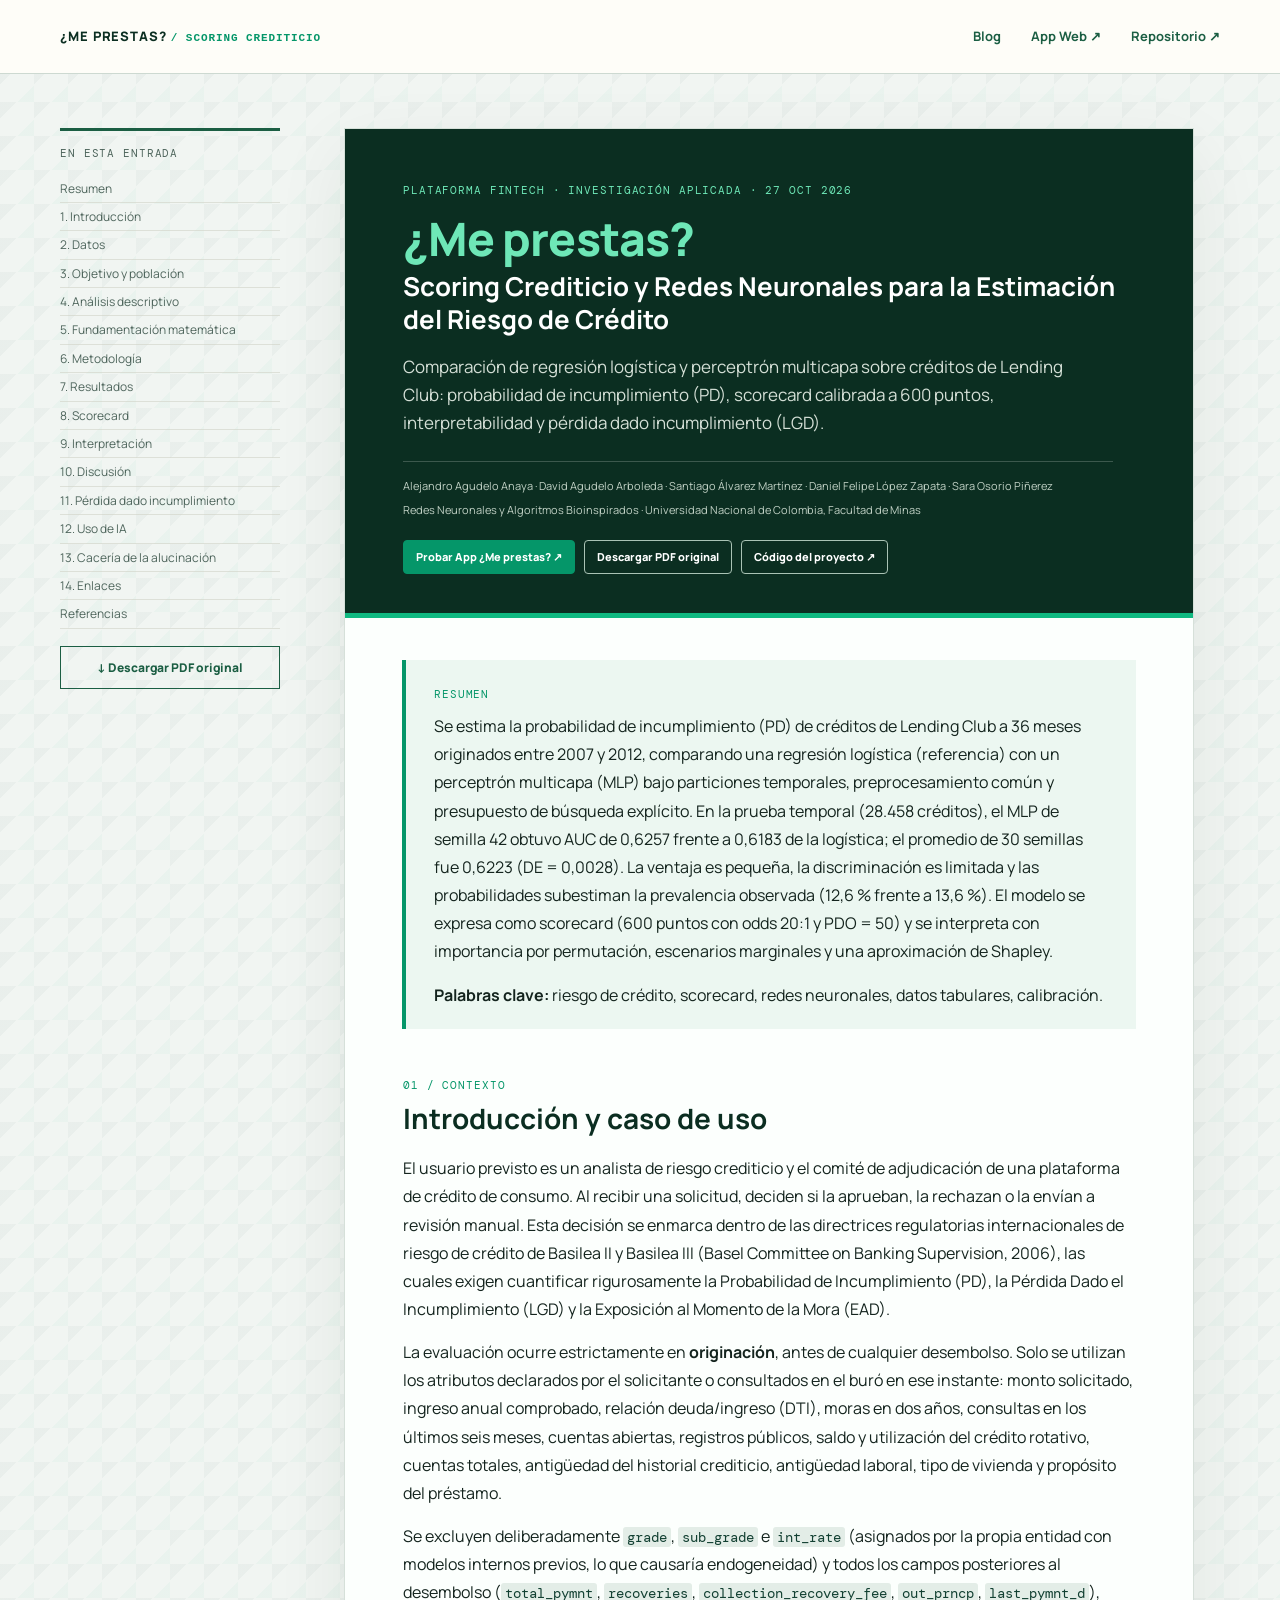
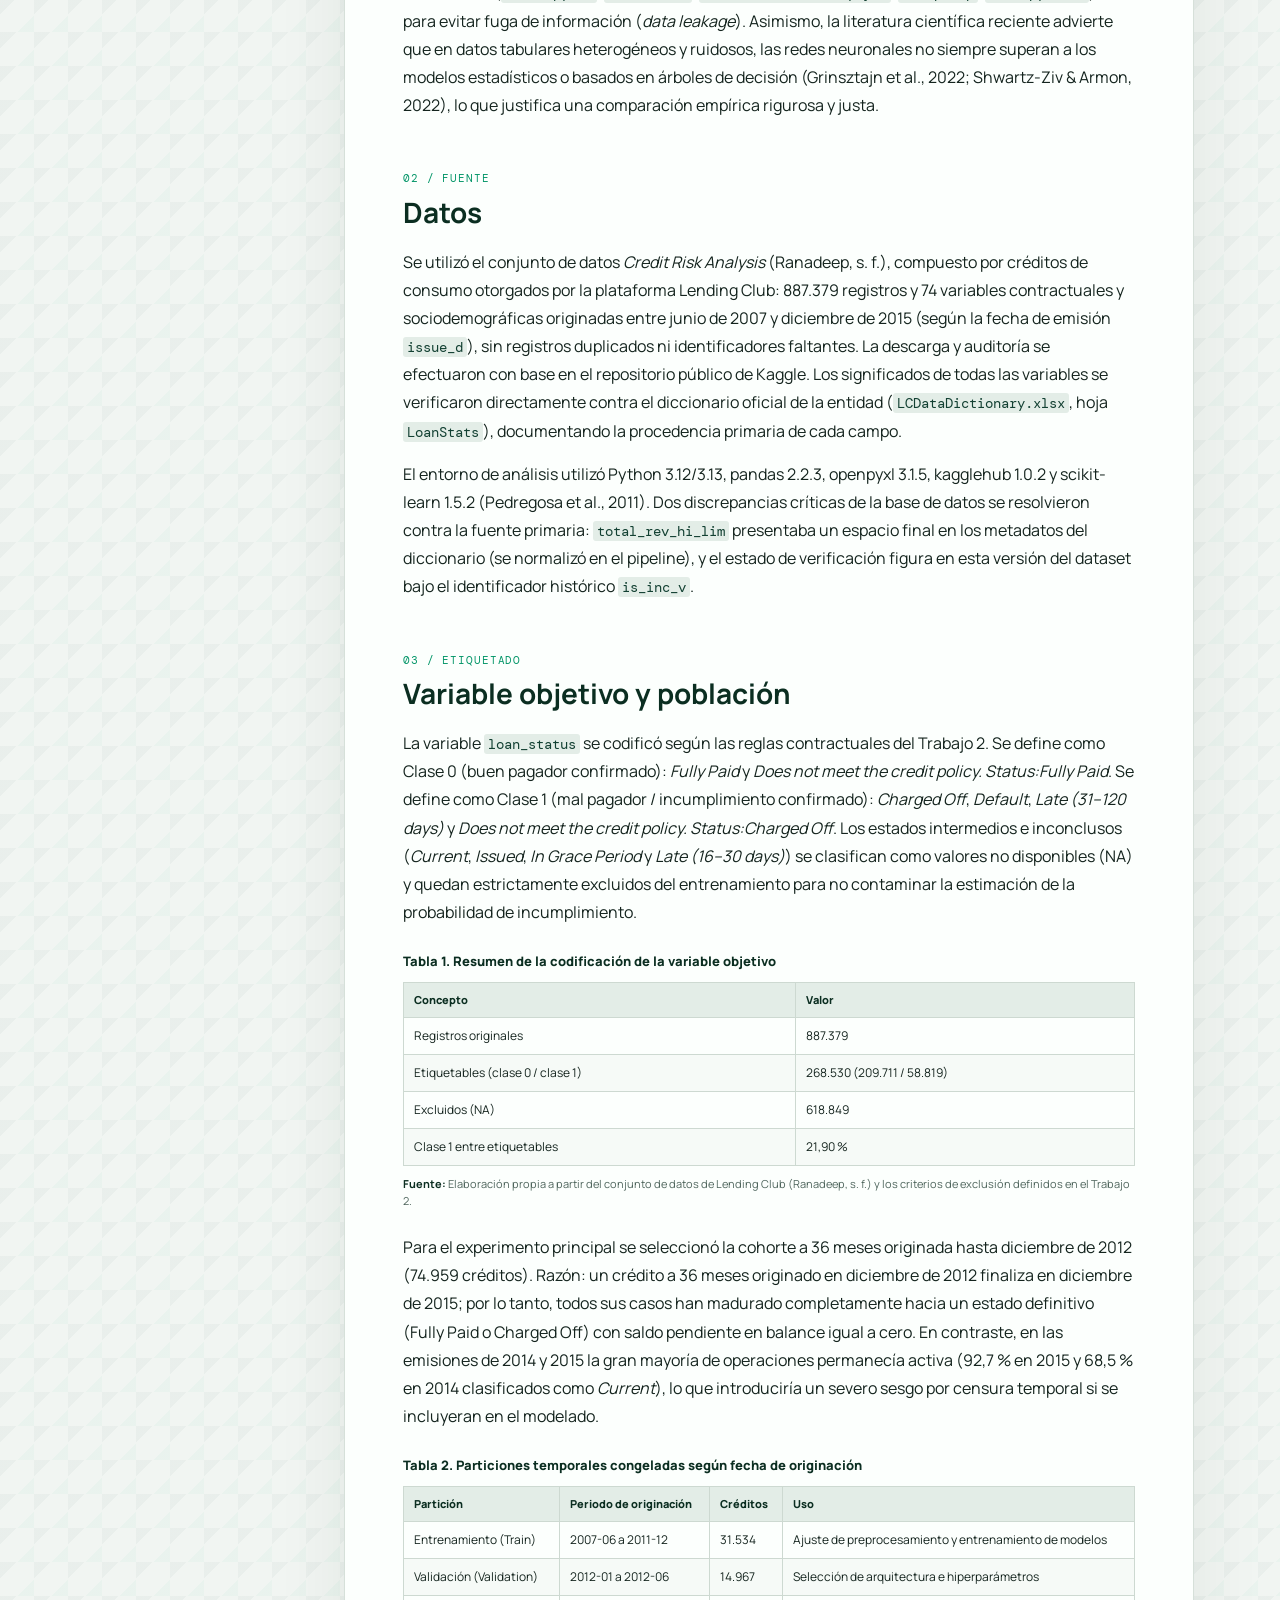
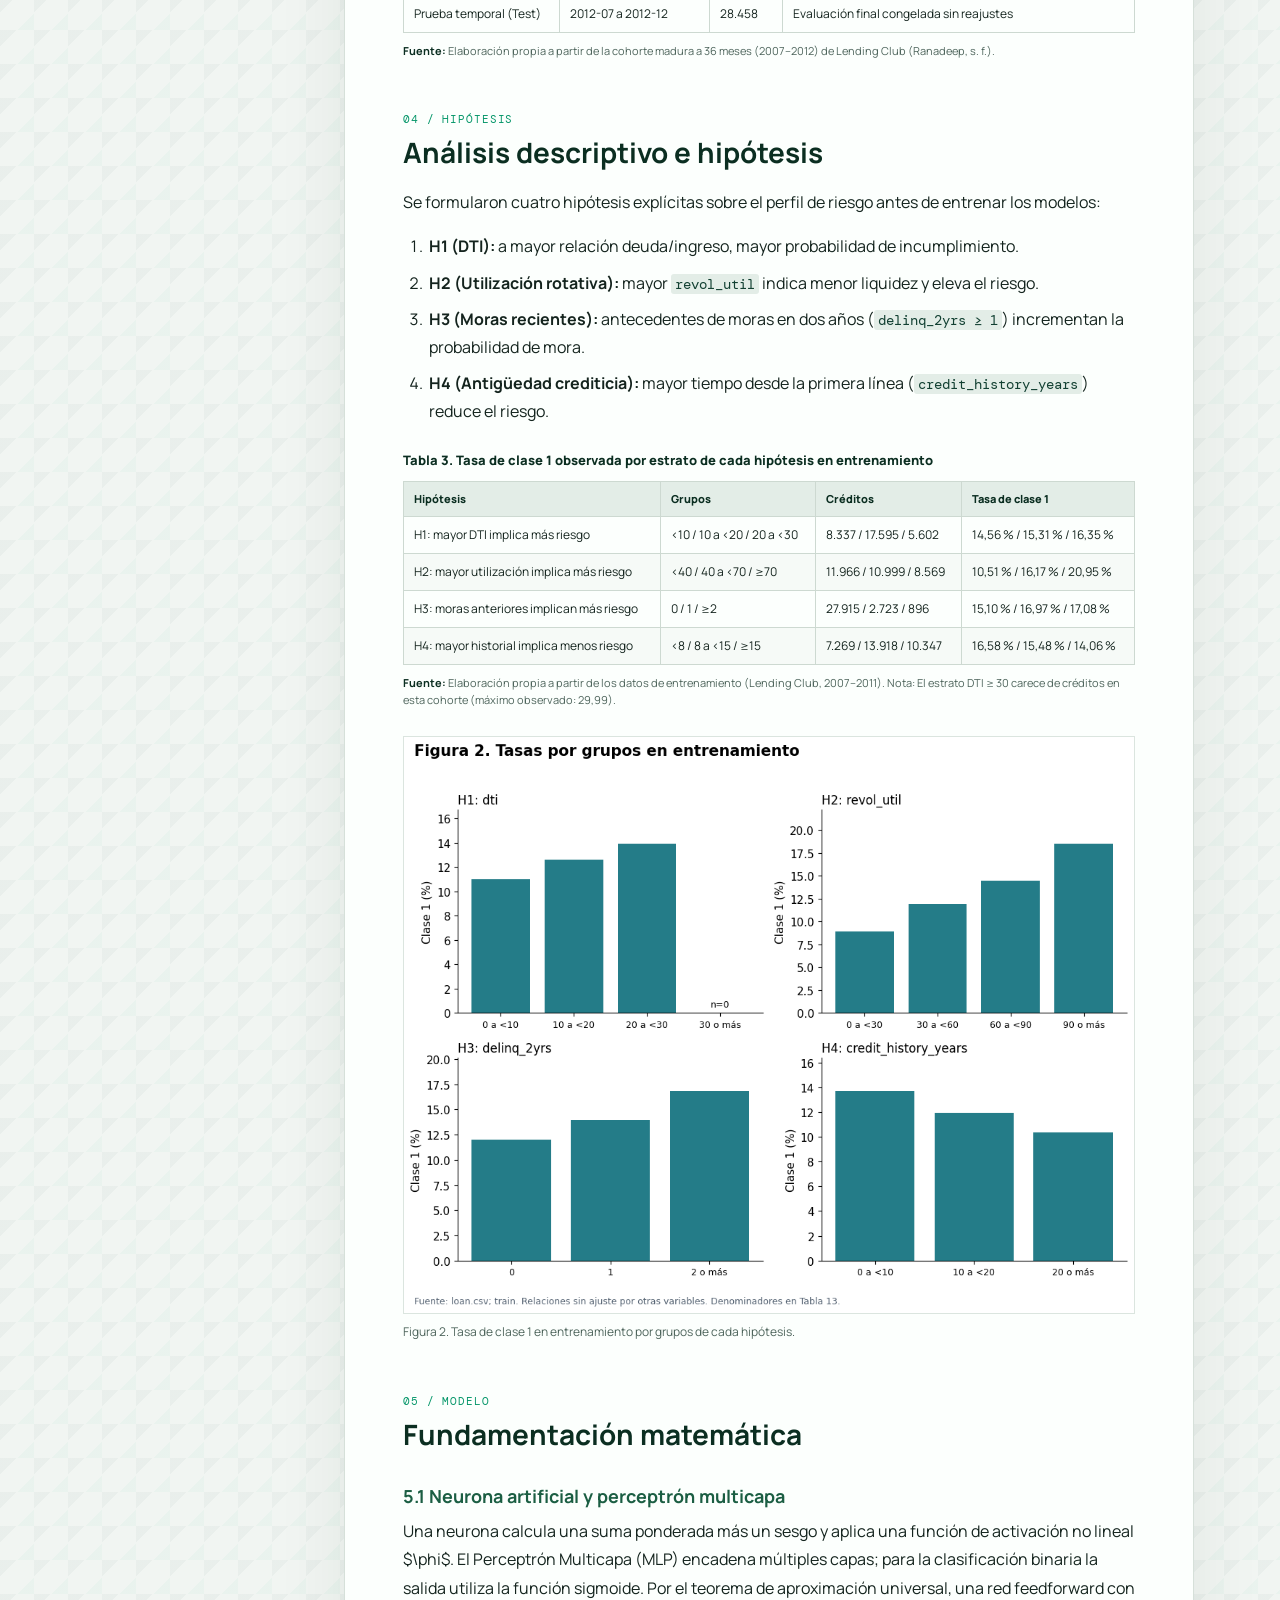
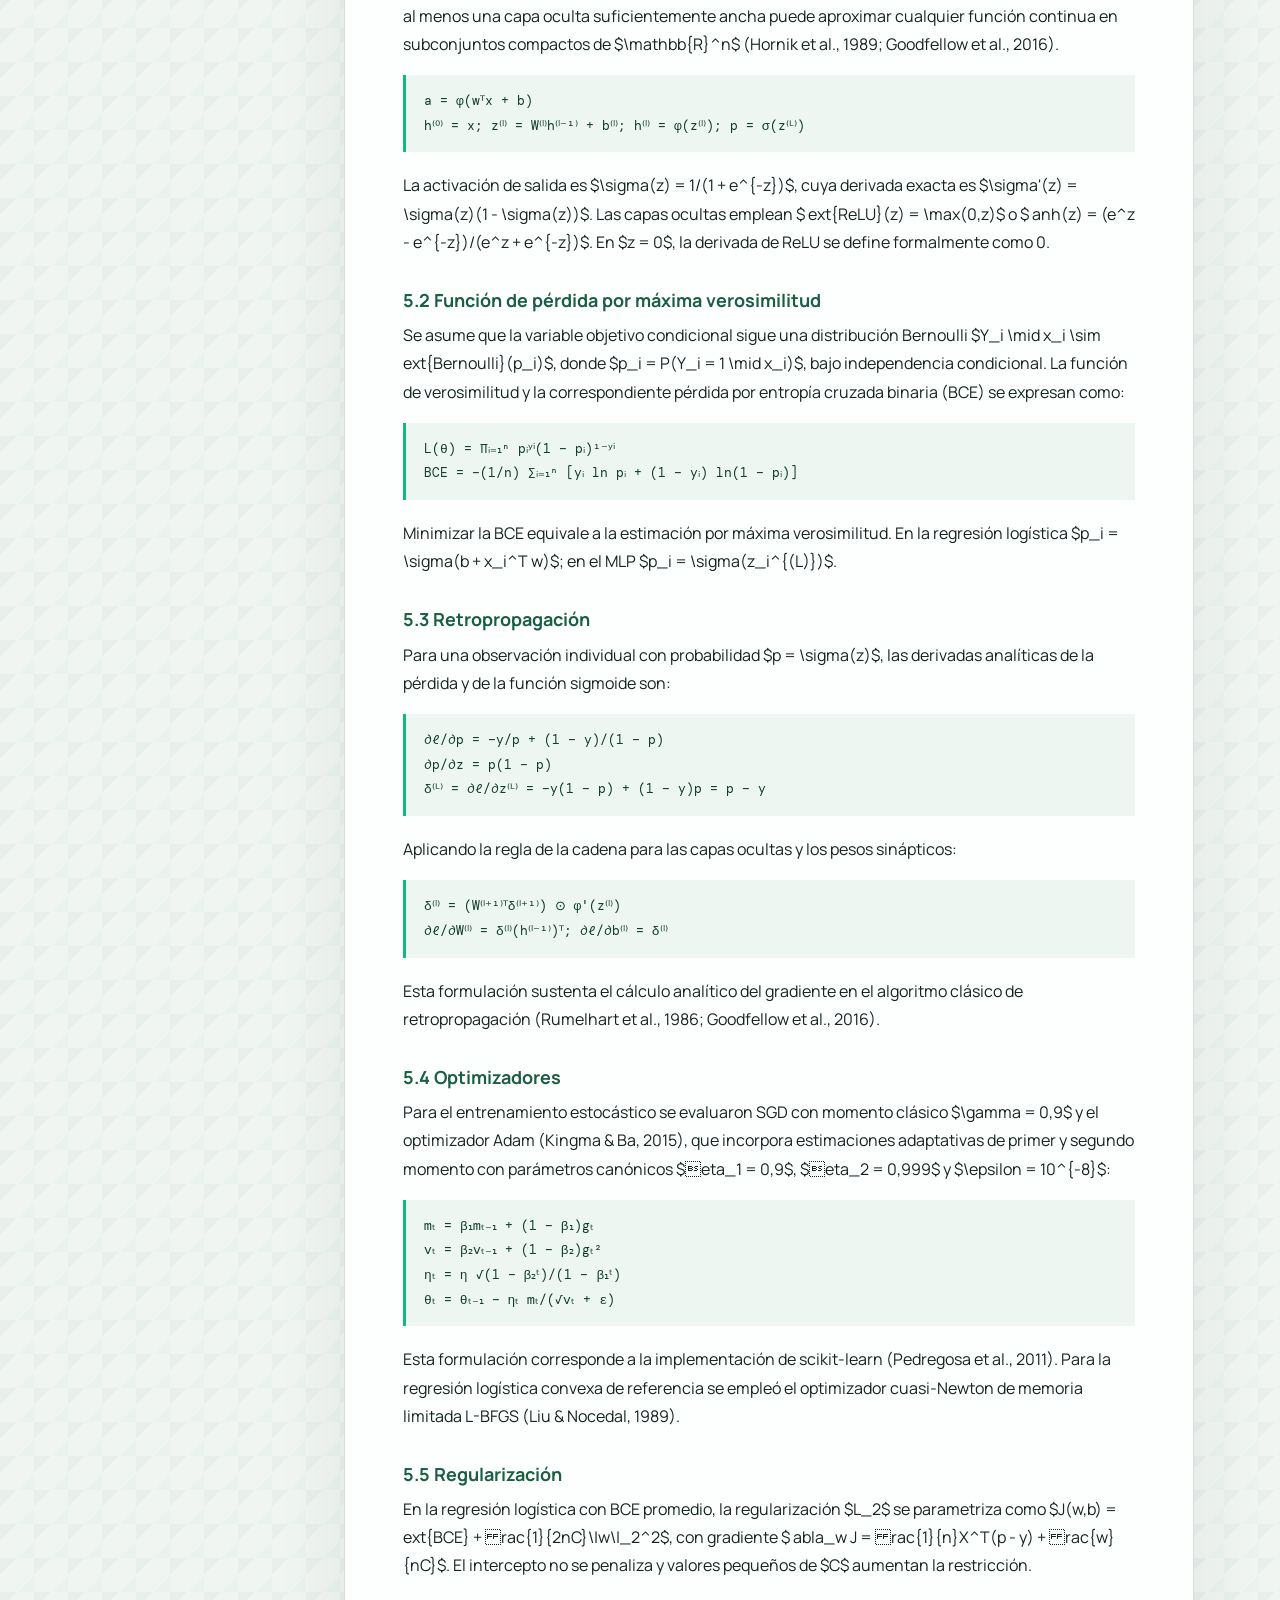
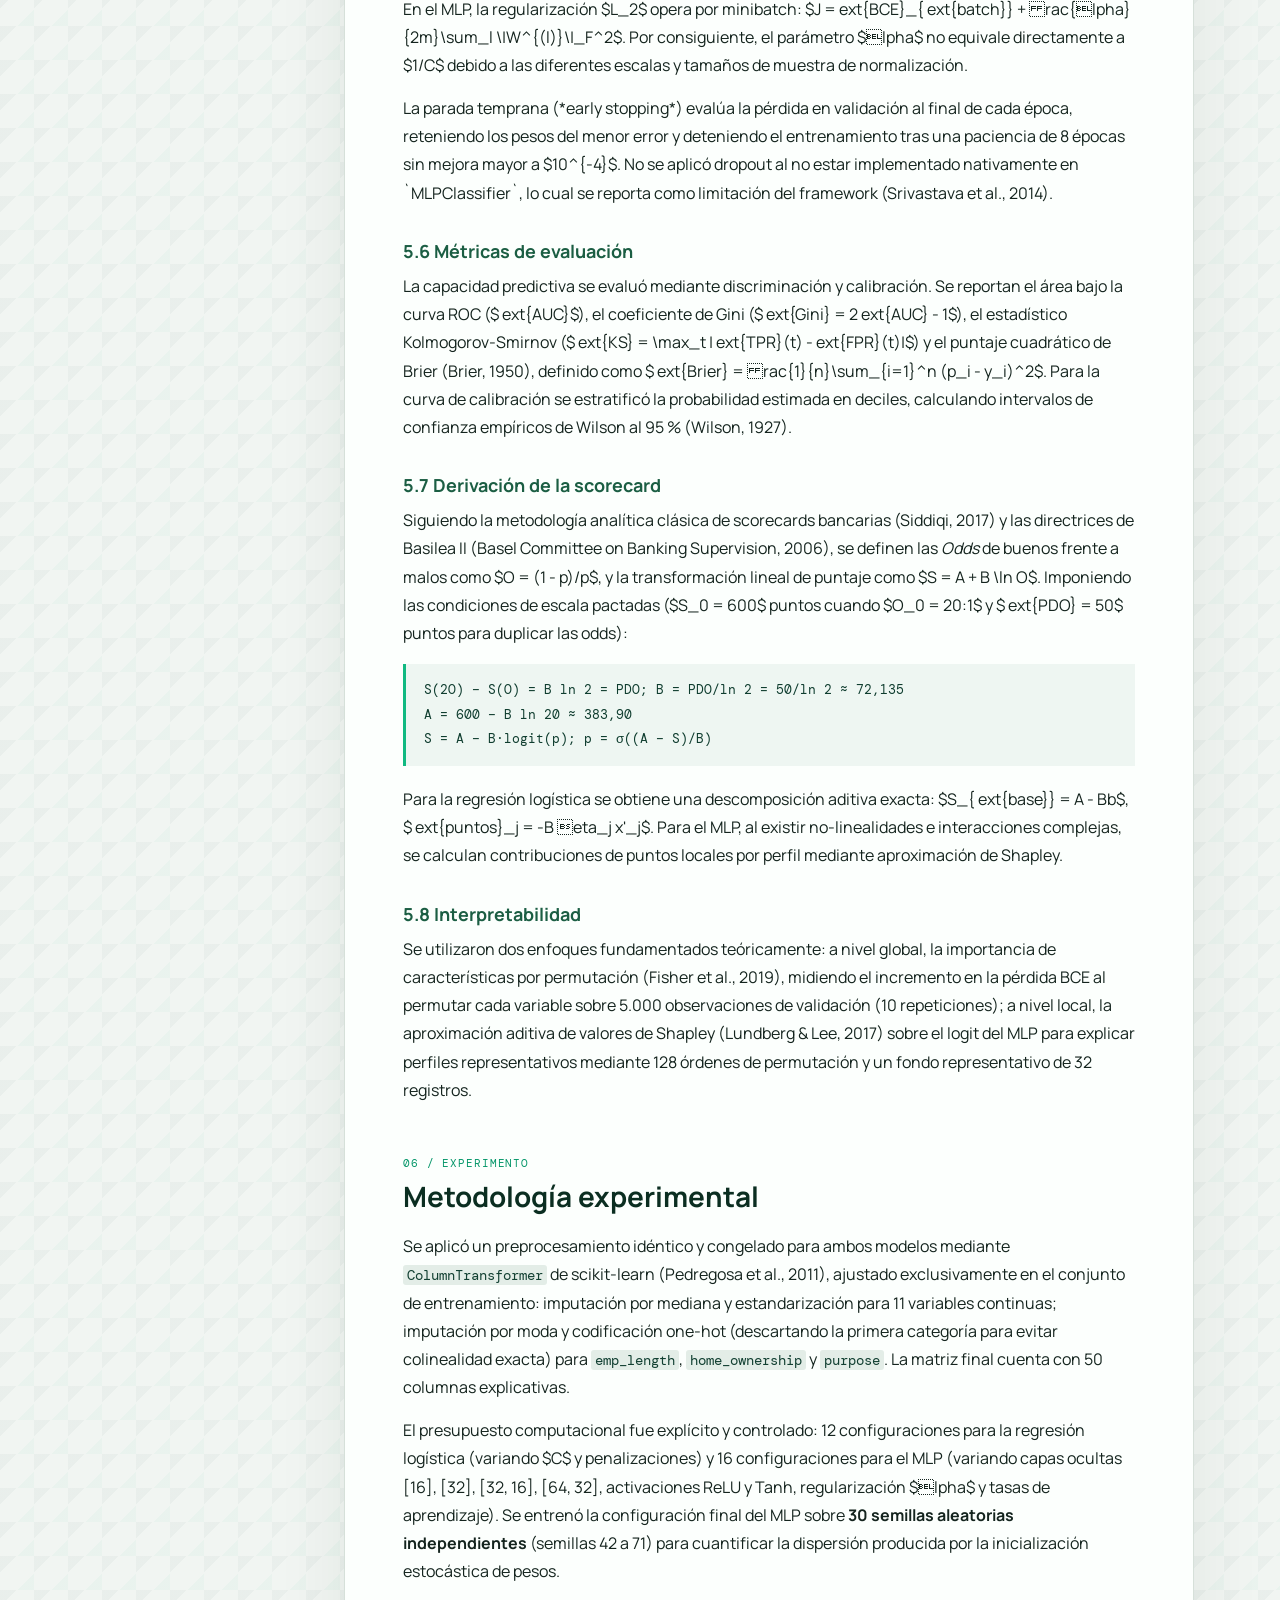
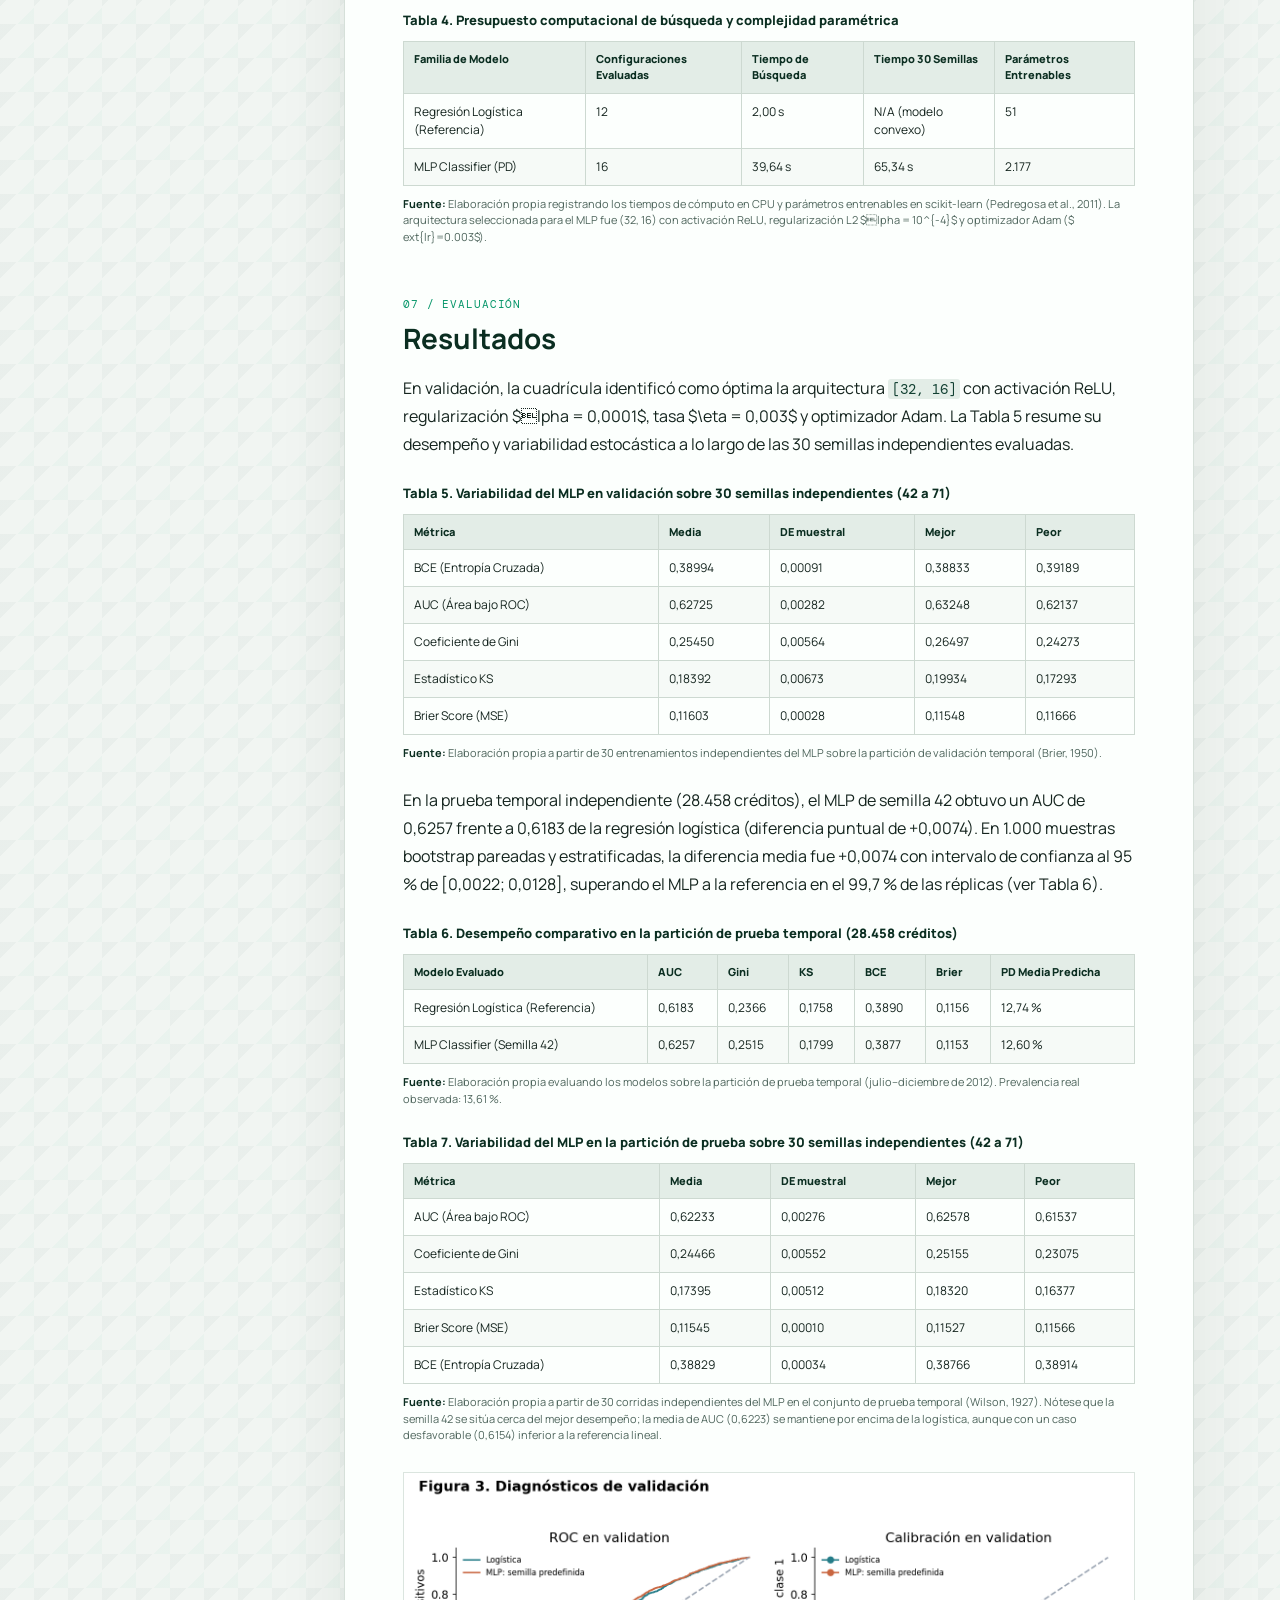
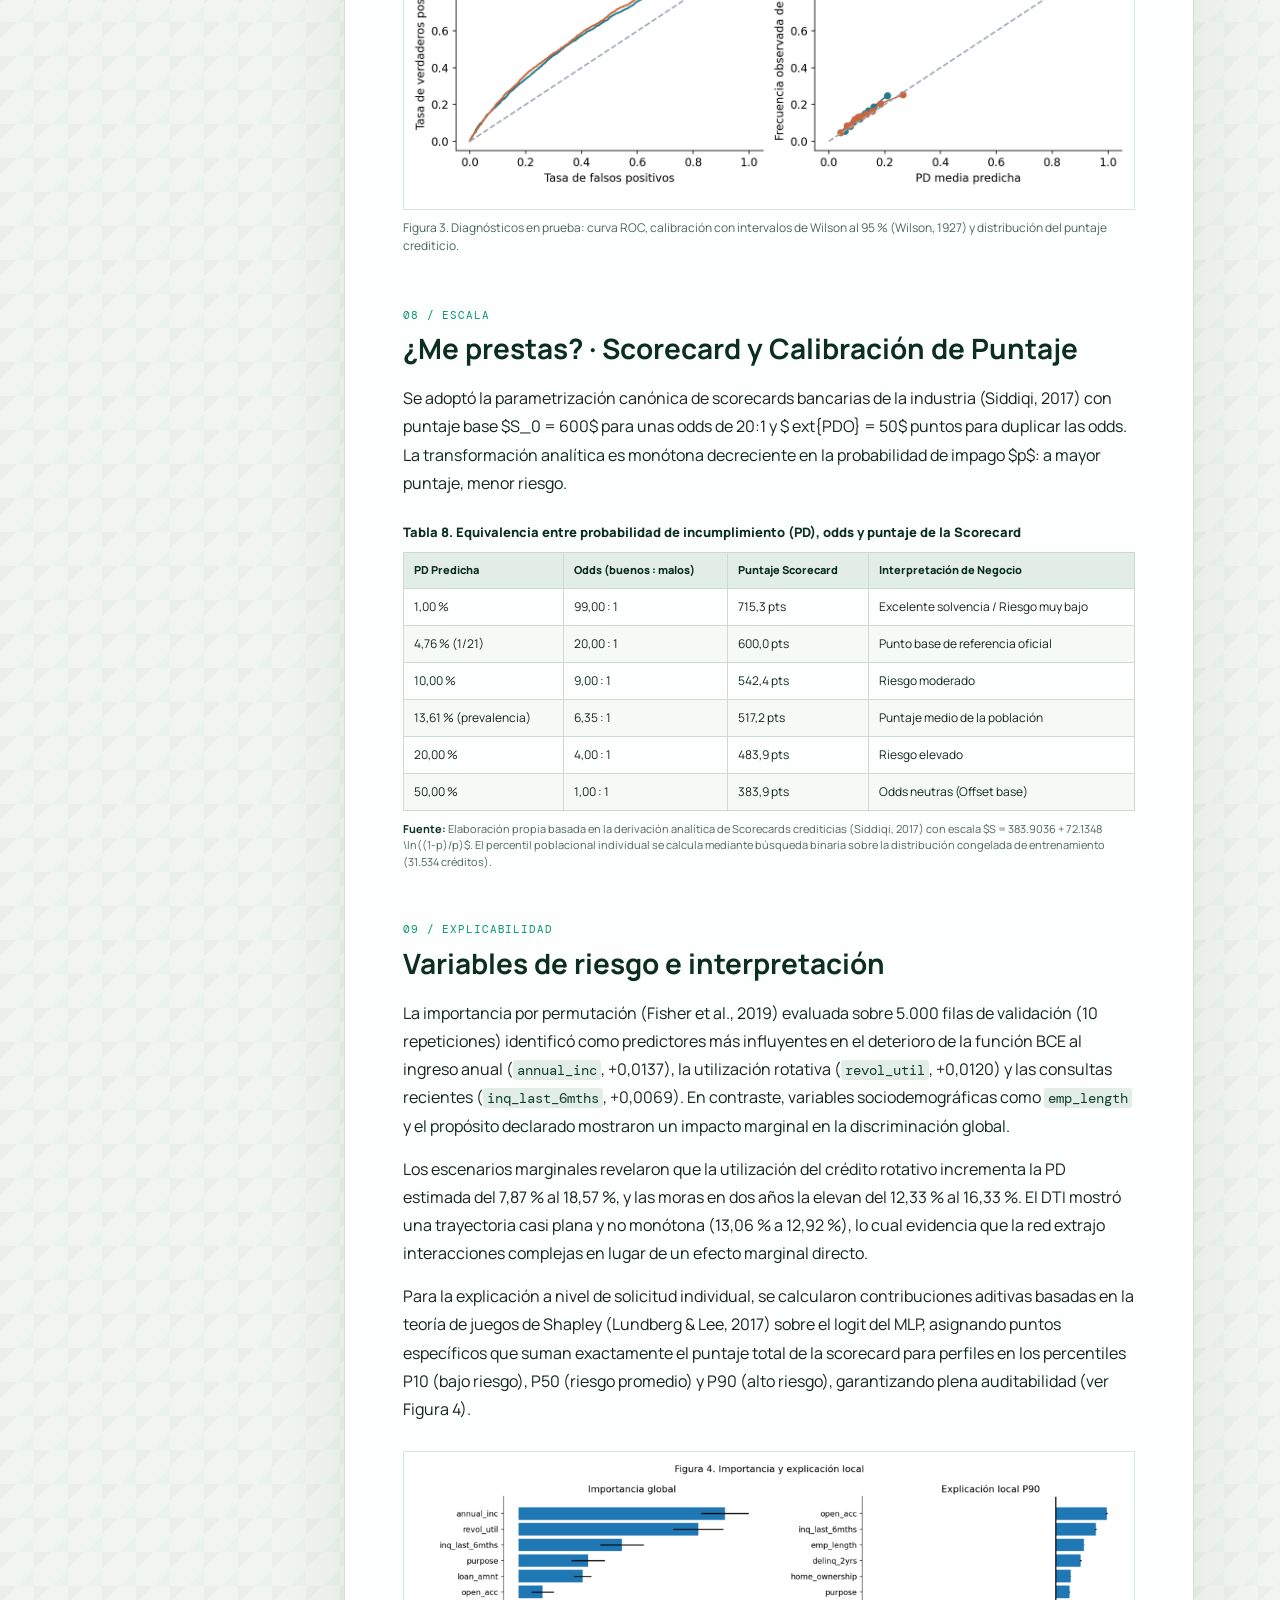
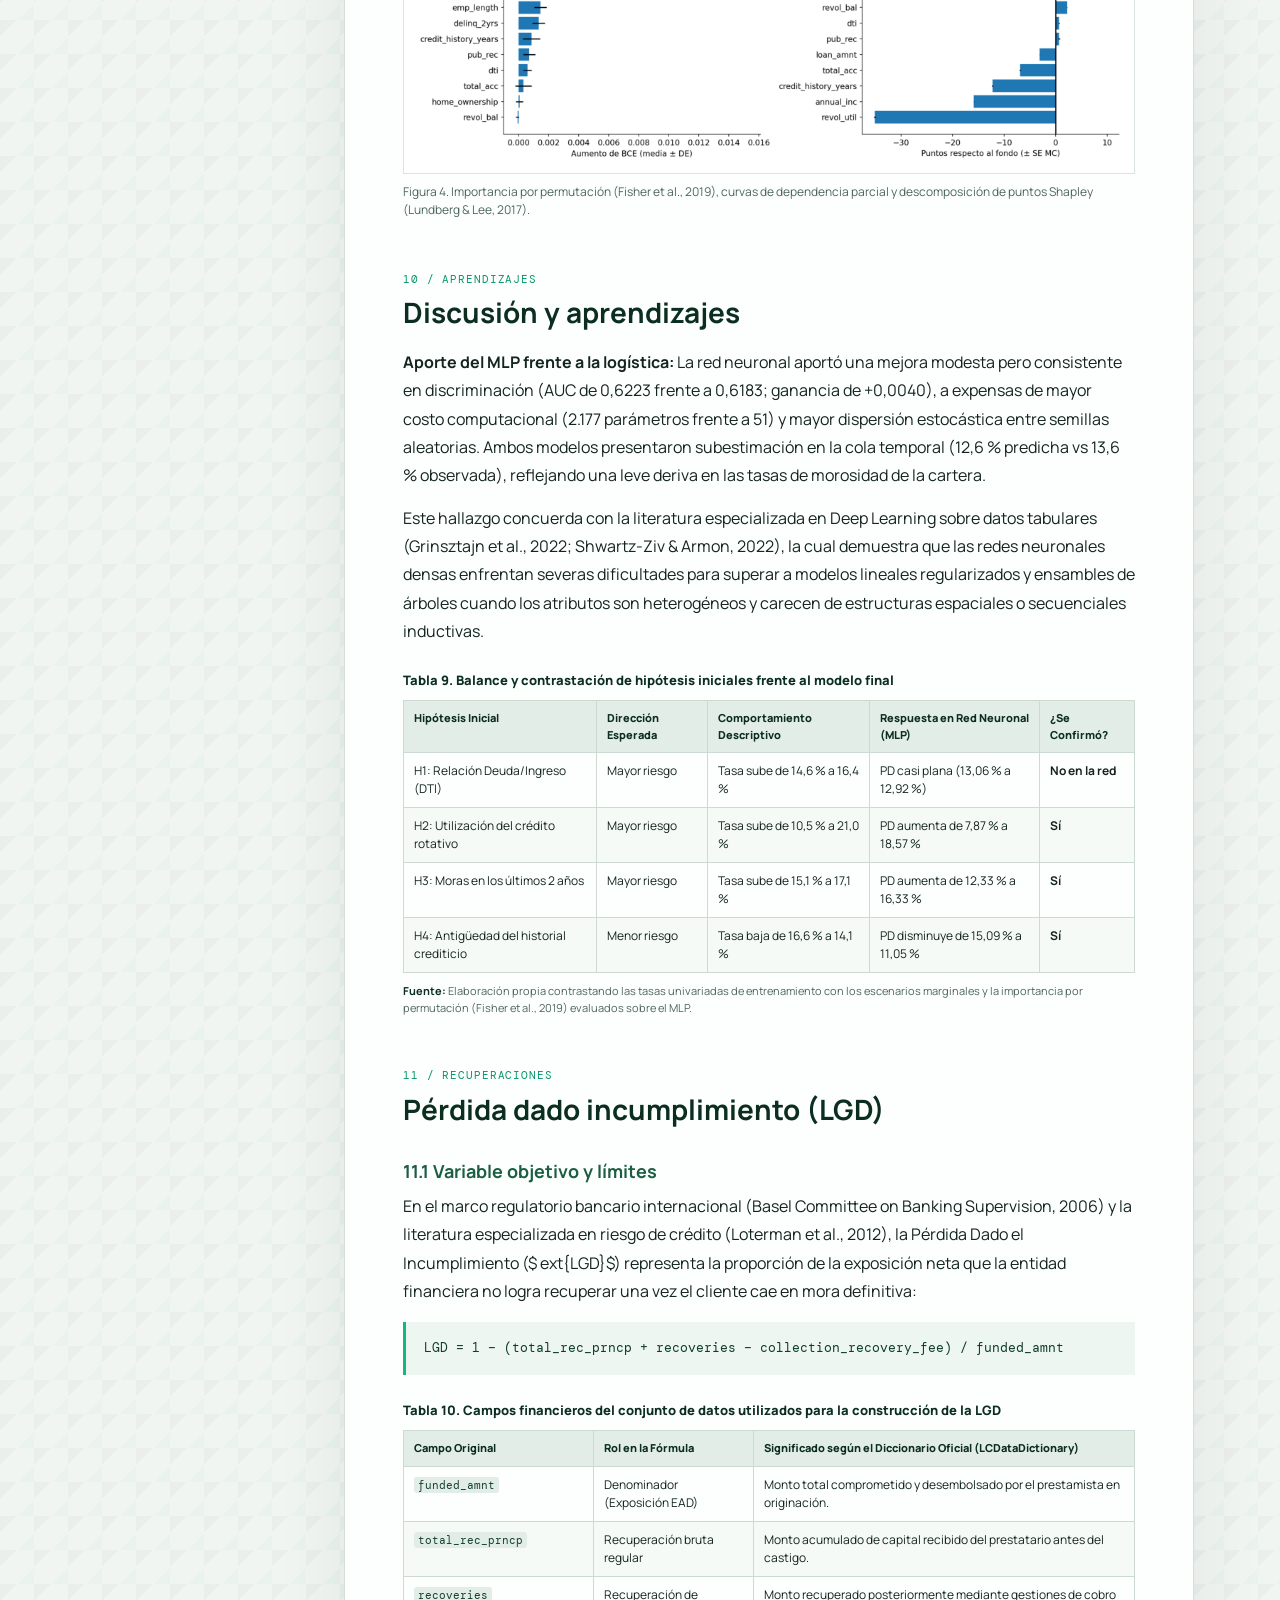
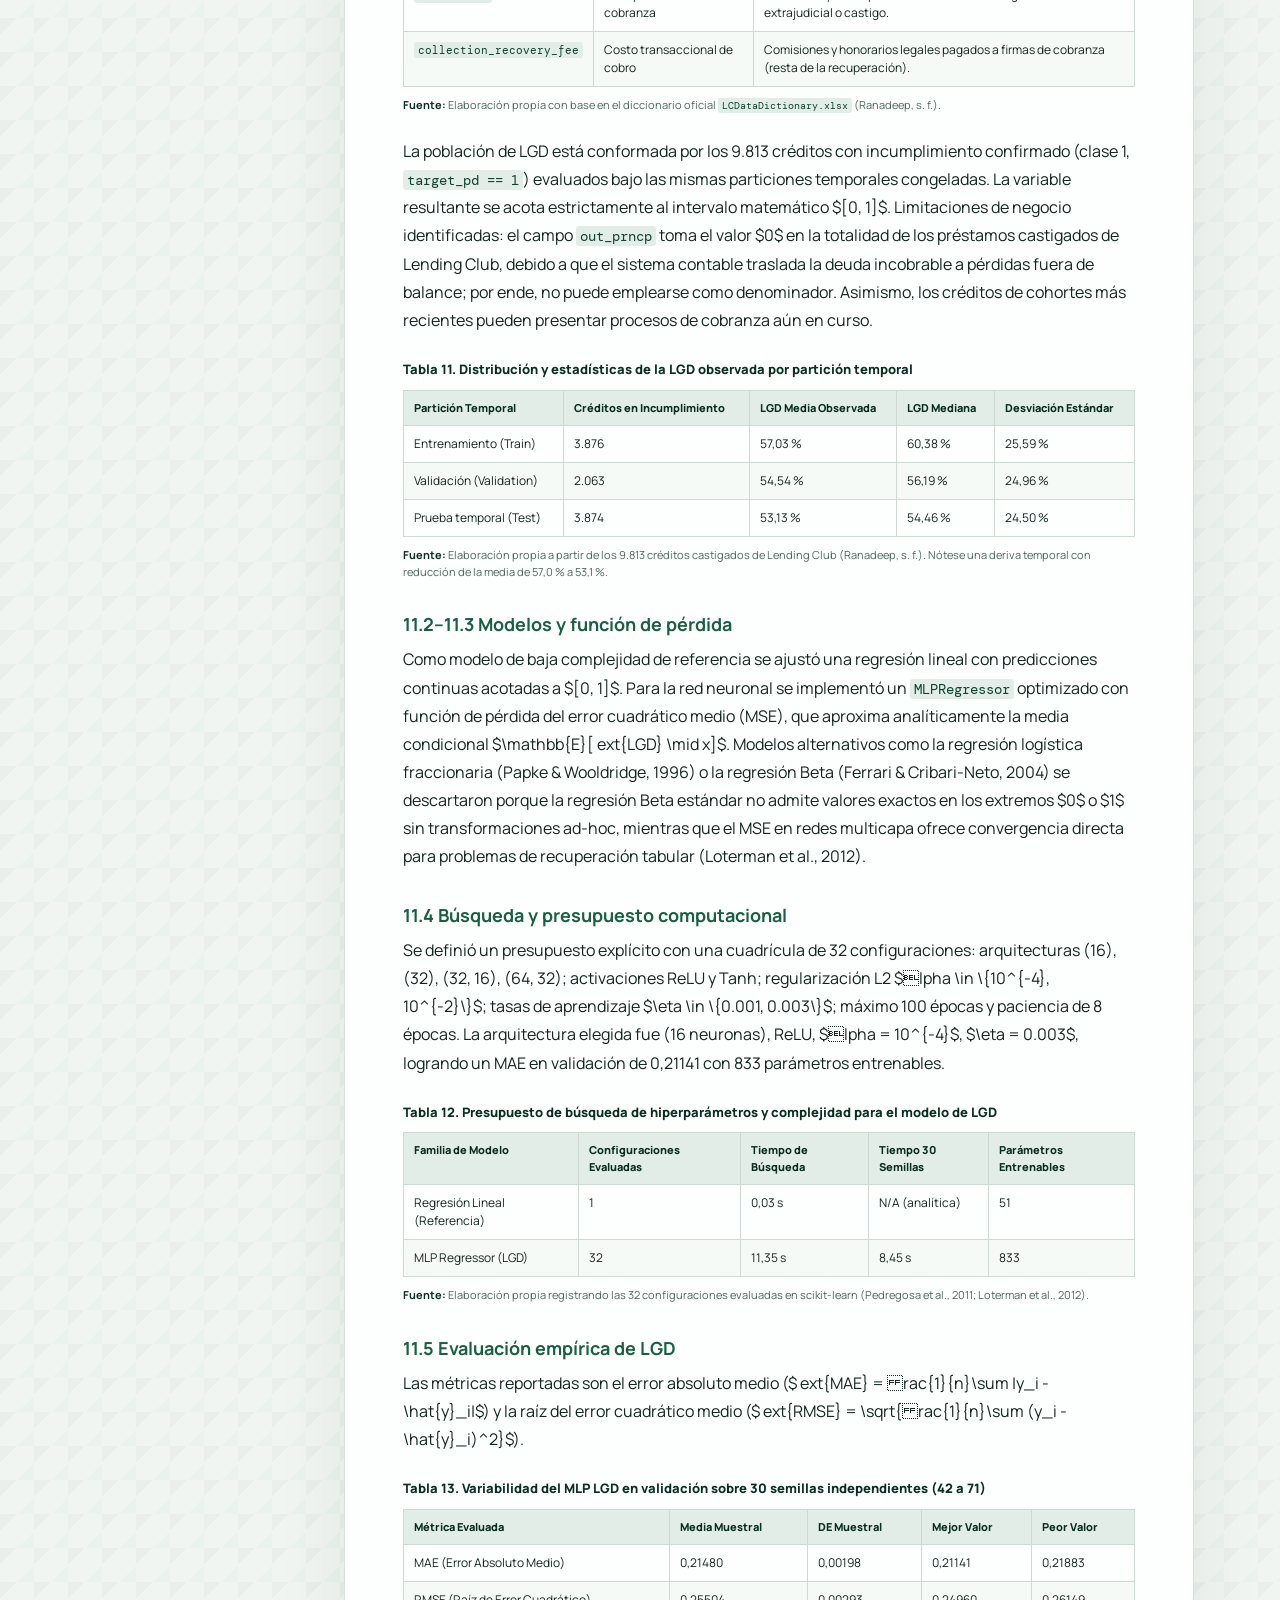
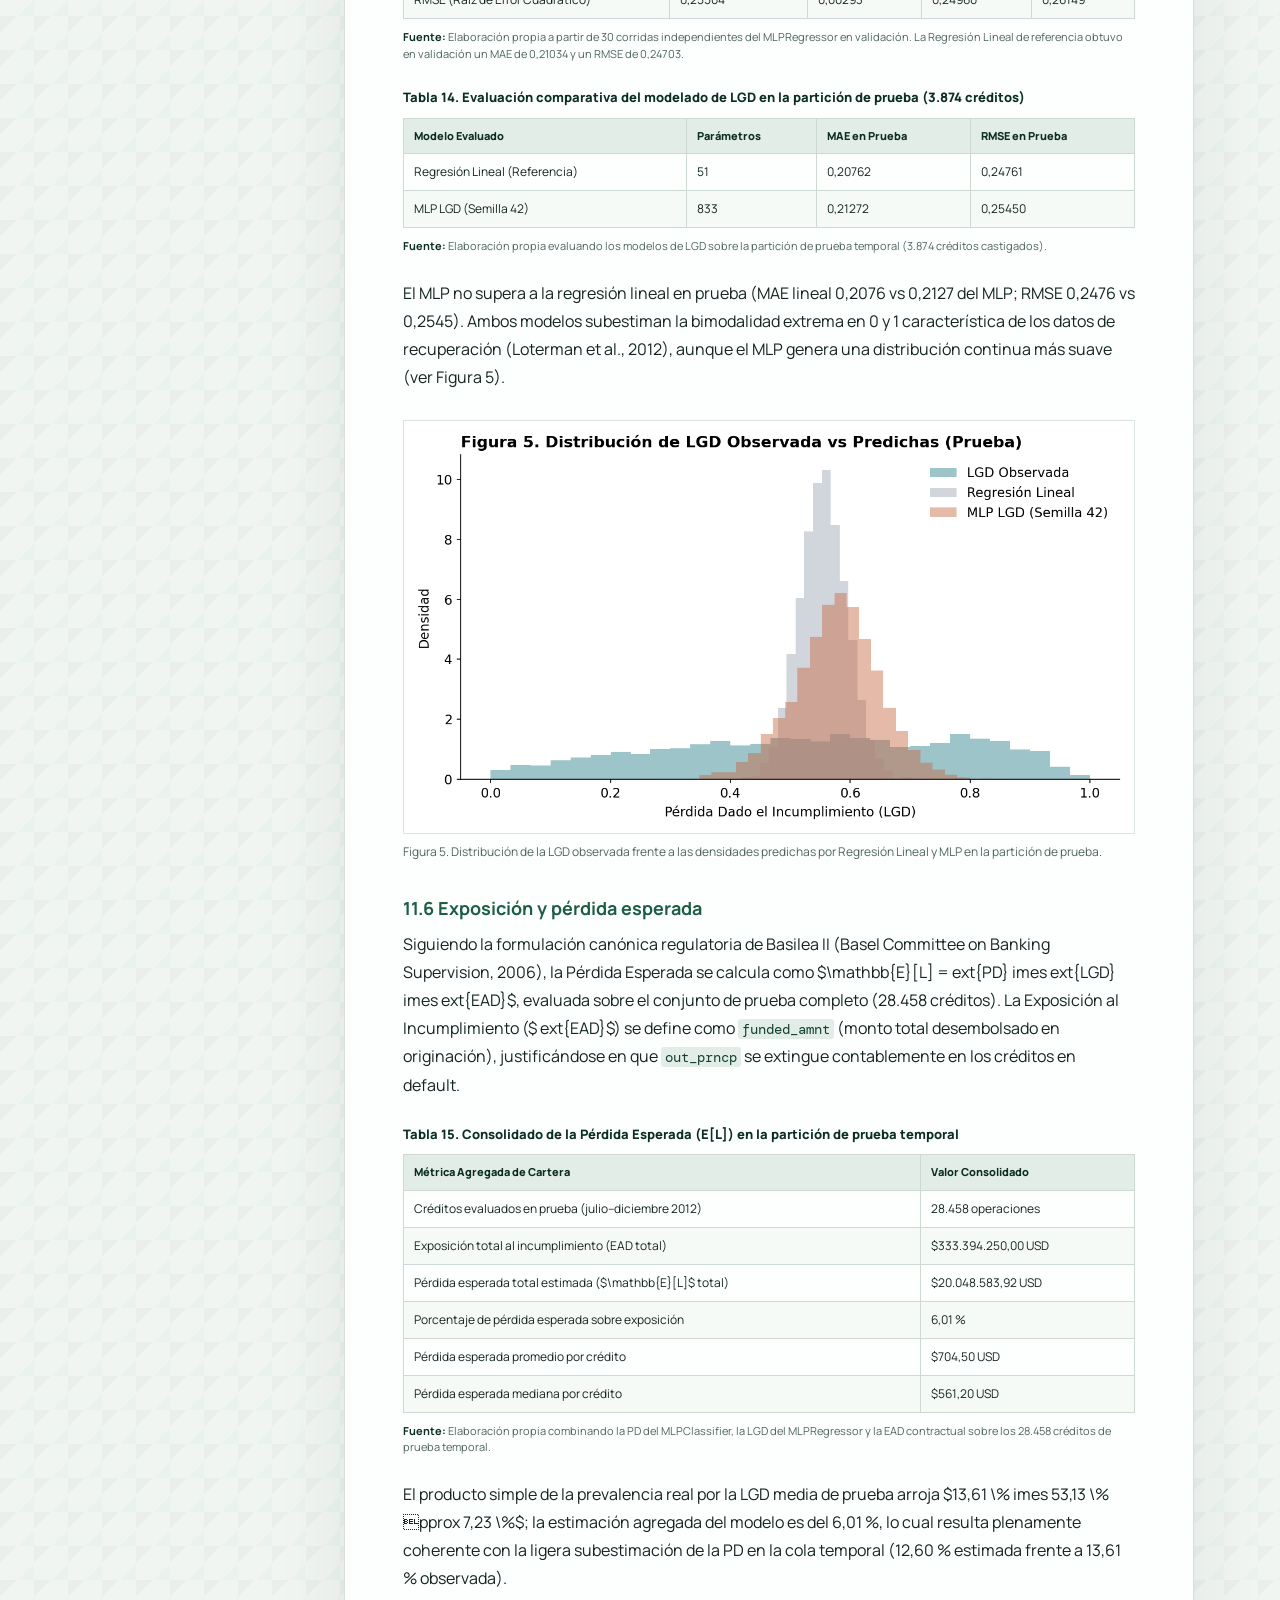
==== commit 332eca0d: "feat(branding): anadir titulo Me Prestas y migrar interfaz a paleta de verdes en GitHub Pages y Stre" ====
--- a/docs/index.html
+++ b/docs/index.html
@@ -3,14 +3,14 @@
 <head>
   <meta charset="utf-8">
   <meta name="viewport" content="width=device-width, initial-scale=1">
-  <meta name="description" content="Informe técnico sobre redes neuronales, scorecard y riesgo de crédito en Lending Club.">
-  <title>Redes neuronales para riesgo de crédito | Cuaderno técnico</title>
+  <meta name="description" content="¿Me prestas? — Informe técnico sobre redes neuronales, scorecard y riesgo de crédito en Lending Club.">
+  <title>¿Me prestas? · Scoring Crediticio y Redes Neuronales | Informe Técnico</title>
   <link rel="stylesheet" href="assets/blog.css">
 </head>
 <body>
   <header id="top" class="masthead"><div class="masthead-inner">
-    <a class="brand" href="./">CUADERNO TÉCNICO <span>/ REDES NEURONALES</span></a>
-    <nav aria-label="Navegación principal"><a href="blog/">Blog</a><a href="https://github.com/DavidAgr5421/Trabajo02RedesNeuronales">Repositorio ↗</a></nav>
+    <a class="brand" href="./">¿ME PRESTAS? <span>/ SCORING CREDITICIO</span></a>
+    <nav aria-label="Navegación principal"><a href="blog/">Blog</a><a href="https://trabajo02redesneuronales.streamlit.app" target="_blank">App Web ↗</a><a href="https://github.com/DavidAgr5421/Trabajo02RedesNeuronales">Repositorio ↗</a></nav>
   </div></header>
   <main class="page-layout">
     <aside class="contents" aria-label="Contenido del informe">
@@ -20,11 +20,12 @@
     </aside>
     <article class="article">
       <header class="article-heading">
-        <p class="kicker">INVESTIGACIÓN APLICADA · RIESGO DE CRÉDITO · 27 OCT 2026</p>
-        <h1>Redes neuronales para la estimación del riesgo de crédito</h1>
-        <p class="dek">Comparación de regresión logística y perceptrón multicapa sobre créditos de Lending Club: probabilidad de incumplimiento, scorecard, interpretabilidad y pérdida dado incumplimiento.</p>
+        <p class="kicker">PLATAFORMA FINTECH · INVESTIGACIÓN APLICADA · 27 OCT 2026</p>
+        <h1 class="brand-title">¿Me prestas?</h1>
+        <h2 class="sub-title">Scoring Crediticio y Redes Neuronales para la Estimación del Riesgo de Crédito</h2>
+        <p class="dek">Comparación de regresión logística y perceptrón multicapa sobre créditos de Lending Club: probabilidad de incumplimiento (PD), scorecard calibrada a 600 puntos, interpretabilidad y pérdida dado incumplimiento (LGD).</p>
         <div class="byline"><span>Alejandro Agudelo Anaya · David Agudelo Arboleda · Santiago Álvarez Martínez · Daniel Felipe López Zapata · Sara Osorio Piñerez</span><span>Redes Neuronales y Algoritmos Bioinspirados · Universidad Nacional de Colombia, Facultad de Minas</span></div>
-        <div class="article-tools"><a class="button button-dark" href="Trabajo%202%20(1).pdf" download>Descargar PDF original</a><a class="button button-light" href="https://github.com/DavidAgr5421/Trabajo02RedesNeuronales">Código del proyecto ↗</a></div>
+        <div class="article-tools"><a class="button button-dark" href="https://trabajo02redesneuronales.streamlit.app" target="_blank">Probar App ¿Me prestas? ↗</a><a class="button button-light" href="Trabajo%202%20(1).pdf" download>Descargar PDF original</a><a class="button button-light" href="https://github.com/DavidAgr5421/Trabajo02RedesNeuronales">Código del proyecto ↗</a></div>
       </header>
       <section id="resumen" class="abstract"><p class="section-label">RESUMEN</p>
         <p>Se estima la probabilidad de incumplimiento (PD) de créditos de Lending Club a 36 meses originados entre 2007 y 2012, comparando una regresión logística (referencia) con un perceptrón multicapa (MLP) bajo particiones temporales, preprocesamiento común y presupuesto de búsqueda explícito. En la prueba temporal (28.458 créditos), el MLP de semilla 42 obtuvo AUC de 0,6257 frente a 0,6183 de la logística; el promedio de 30 semillas fue 0,6223 (DE = 0,0028). La ventaja es pequeña, la discriminación es limitada y las probabilidades subestiman la prevalencia observada (12,6 % frente a 13,6 %). El modelo se expresa como scorecard (600 puntos con odds 20:1 y PDO = 50) y se interpreta con importancia por permutación, escenarios marginales y una aproximación de Shapley.</p><p><strong>Palabras clave:</strong> riesgo de crédito, scorecard, redes neuronales, datos tabulares, calibración.</p>
@@ -98,7 +99,7 @@
         <p class="table-source"><em>Fuente:</em> Elaboración propia a partir de 30 corridas independientes del MLP en el conjunto de prueba temporal (Wilson, 1927). Nótese que la semilla 42 se sitúa cerca del mejor desempeño; la media de AUC (0,6223) se mantiene por encima de la logística, aunque con un caso desfavorable (0,6154) inferior a la referencia lineal.</p>
         <figure><img src="assets/figura-3-diagnosticos.png" alt="Figura 3. Curvas ROC, calibración y distribución de scores"><figcaption>Figura 3. Diagnósticos en prueba: curva ROC, calibración con intervalos de Wilson al 95 % (Wilson, 1927) y distribución del puntaje crediticio.</figcaption></figure>
       </section>
-      <section id="scorecard"><p class="section-label">08 / ESCALA</p><h2>Scorecard</h2>
+      <section id="scorecard"><p class="section-label">08 / ESCALA</p><h2>¿Me prestas? · Scorecard y Calibración de Puntaje</h2>
         <p>Se adoptó la parametrización canónica de scorecards bancarias de la industria (Siddiqi, 2017) con puntaje base $S_0 = 600$ para unas odds de 20:1 y $	ext{PDO} = 50$ puntos para duplicar las odds. La transformación analítica es monótona decreciente en la probabilidad de impago $p$: a mayor puntaje, menor riesgo.</p>
         <table><caption>Tabla 8. Equivalencia entre probabilidad de incumplimiento (PD), odds y puntaje de la Scorecard</caption><thead><tr><th>PD Predicha</th><th>Odds (buenos : malos)</th><th>Puntaje Scorecard</th><th>Interpretación de Negocio</th></tr></thead><tbody><tr><td>1,00 %</td><td>99,00 : 1</td><td>715,3 pts</td><td>Excelente solvencia / Riesgo muy bajo</td></tr><tr><td>4,76 % (1/21)</td><td>20,00 : 1</td><td>600,0 pts</td><td>Punto base de referencia oficial</td></tr><tr><td>10,00 %</td><td>9,00 : 1</td><td>542,4 pts</td><td>Riesgo moderado</td></tr><tr><td>13,61 % (prevalencia)</td><td>6,35 : 1</td><td>517,2 pts</td><td>Puntaje medio de la población</td></tr><tr><td>20,00 %</td><td>4,00 : 1</td><td>483,9 pts</td><td>Riesgo elevado</td></tr><tr><td>50,00 %</td><td>1,00 : 1</td><td>383,9 pts</td><td>Odds neutras (Offset base)</td></tr></tbody></table>
         <p class="table-source"><em>Fuente:</em> Elaboración propia basada en la derivación analítica de Scorecards crediticias (Siddiqi, 2017) con escala $S = 383.9036 + 72.1348 \ln((1-p)/p)$. El percentil poblacional individual se calcula mediante búsqueda binaria sobre la distribución congelada de entrenamiento (31.534 créditos).</p>
@@ -252,7 +253,7 @@
           <div class="finding-field"><strong>6. Lección aprendida:</strong> Desconfiar de generalizaciones absolutas emitidas por IAs sobre la superioridad de arquitecturas profundas. Toda afirmación sobre rendimiento algorítmico debe validarse mediante una regla de comparación justa, presupuestos de búsqueda explícitos y análisis de variabilidad estadística entre corridas independientes.</div>
         </div>
       </section>
-      <section id="enlaces"><p class="section-label">14 / RECURSOS</p><h2>Enlaces</h2><ul><li>Repositorio Git: <a href="https://github.com/DavidAgr5421/Trabajo02RedesNeuronales">Trabajo02RedesNeuronales</a>.</li><li>Aplicación web: <a href="https://trabajo02redesneuronales.streamlit.app">Scoring crediticio en Streamlit</a>.</li><li>Video promocional: el documento indica “[completar]”.</li><li><a href="https://github.com/DavidAgr5421/Trabajo02RedesNeuronales/tree/main/parte_1">Código Parte 1</a>, <a href="https://github.com/DavidAgr5421/Trabajo02RedesNeuronales/tree/main/parte_2">código Parte 2</a> y <a href="https://github.com/DavidAgr5421/Trabajo02RedesNeuronales/tree/main/app_streamlit">aplicación interactiva</a>.</li></ul></section>
+      <section id="enlaces"><p class="section-label">14 / RECURSOS</p><h2>Enlaces</h2><ul><li>Repositorio Git: <a href="https://github.com/DavidAgr5421/Trabajo02RedesNeuronales">Trabajo02RedesNeuronales</a>.</li><li>Aplicación web: <a href="https://trabajo02redesneuronales.streamlit.app" target="_blank">¿Me prestas? · Scoring crediticio en Streamlit</a>.</li><li>Video promocional: el documento indica “[completar]”.</li><li><a href="https://github.com/DavidAgr5421/Trabajo02RedesNeuronales/tree/main/parte_1">Código Parte 1</a>, <a href="https://github.com/DavidAgr5421/Trabajo02RedesNeuronales/tree/main/parte_2">código Parte 2</a> y <a href="https://github.com/DavidAgr5421/Trabajo02RedesNeuronales/tree/main/app_streamlit">aplicación interactiva</a>.</li></ul></section>
       <section id="referencias"><p class="section-label">BIBLIOGRAFÍA</p><h2>Referencias</h2><ol class="references">
         <li>Basel Committee on Banking Supervision. (2006). <em>International convergence of capital measurement and capital standards: A revised framework (comprehensive version)</em>. Bank for International Settlements. <a href="https://www.bis.org/publ/bcbs128.pdf">https://www.bis.org/publ/bcbs128.pdf</a></li>
         <li>Brier, G. W. (1950). Verification of forecasts expressed in terms of probability. <em>Monthly Weather Review, 78</em>(1), 1–3. <a href="https://doi.org/10.1175/1520-0493(1950)078%3C0001:VOFEIT%3E2.0.CO;2">DOI</a></li>
--- a/docs/assets/blog.css
+++ b/docs/assets/blog.css
@@ -1,14 +1,17 @@
 @import url('https://fonts.googleapis.com/css2?family=DM+Mono:wght@400;500&family=Manrope:wght@400;500;600;700;800&display=swap');
 
 :root {
-  --ink: #1c2927;
-  --muted: #596964;
-  --paper: #f2f1e9;
-  --surface: #fffef9;
-  --line: #d3d5ca;
-  --green: #245c4b;
-  --deep: #14382f;
-  --orange: #bd5832;
+  --ink: #14241e;
+  --muted: #4e655c;
+  --paper: #f1f5f2;
+  --surface: #fcfffd;
+  --line: #cdd9d1;
+  --green: #1b5e43;
+  --deep: #0b2e21;
+  --emerald: #10b981;
+  --emerald-dark: #059669;
+  --emerald-light: #d1fae5;
+  --emerald-accent: #0f766e;
   --mono: 'DM Mono', monospace;
   --sans: 'Manrope', 'Segoe UI', sans-serif;
 }
@@ -20,69 +23,74 @@
   margin: 0;
   color: var(--ink);
   background: var(--paper);
-  background-image: linear-gradient(135deg, rgba(36, 92, 75, .035) 25%, transparent 25%), linear-gradient(315deg, rgba(189, 88, 50, .025) 25%, transparent 25%);
+  background-image: linear-gradient(135deg, rgba(27, 94, 67, .04) 25%, transparent 25%), linear-gradient(315deg, rgba(16, 185, 129, .03) 25%, transparent 25%);
   background-size: 34px 34px;
   font: 16px/1.76 var(--sans);
 }
 a { color: var(--green); text-underline-offset: .2em; }
-a:hover { color: var(--orange); }
-.masthead { height: 74px; border-bottom: 1px solid var(--line); background: rgba(255, 254, 249, .92); }
+a:hover { color: var(--emerald-dark); }
+.masthead { height: 74px; border-bottom: 1px solid var(--line); background: rgba(255, 254, 249, .95); }
 .masthead-inner { width: 1160px; height: 100%; margin: 0 auto; display: flex; align-items: center; justify-content: space-between; }
 .brand { color: var(--deep); font-size: 13px; font-weight: 800; letter-spacing: .07em; text-decoration: none; }
-.brand span { color: var(--muted); font: 11px var(--mono); }
+.brand span { color: var(--emerald-dark); font: 11px var(--mono); font-weight: 600; }
 .masthead nav { display: flex; gap: 30px; font-size: 13px; font-weight: 700; }
 .masthead nav a { text-decoration: none; }
 .page-layout { width: 1160px; margin: 54px auto 110px; display: grid; grid-template-columns: 220px 850px; gap: 64px; align-items: start; }
 .contents { position: sticky; top: 28px; display: flex; flex-direction: column; border-top: 3px solid var(--green); padding-top: 14px; }
-.contents-label, .section-label, .kicker { color: var(--orange); font: 11px/1.5 var(--mono); letter-spacing: .08em; }
+.contents-label, .section-label, .kicker { color: var(--emerald-dark); font: 11px/1.5 var(--mono); letter-spacing: .08em; }
 .contents-label { margin: 0 0 13px; color: var(--muted); }
 .contents > a:not(.download-link) { padding: 5px 0; border-bottom: 1px solid rgba(211, 213, 202, .65); color: var(--muted); font-size: 12px; line-height: 1.45; text-decoration: none; }
 .contents > a:hover { color: var(--green); }
 .download-link { margin-top: 17px; padding: 10px 12px; border: 1px solid var(--green); color: var(--green); font-size: 12px; font-weight: 800; text-align: center; text-decoration: none; }
-.article { width: 850px; background: var(--surface); padding: 0 58px 50px; border: 1px solid rgba(211, 213, 202, .8); box-shadow: 0 24px 70px rgba(28, 41, 39, .07); }
-.article-heading { margin: 0 -58px 42px; padding: 53px 58px 39px; color: #f9f8ef; background: var(--deep); border-bottom: 5px solid var(--orange); }
-.article-heading .kicker { color: #a7c7b5; margin: 0 0 18px; }
+.download-link:hover { background: var(--emerald-light); color: var(--deep); }
+.article { width: 850px; background: var(--surface); padding: 0 58px 50px; border: 1px solid rgba(205, 217, 209, .8); box-shadow: 0 24px 70px rgba(11, 46, 33, .07); }
+.article-heading { margin: 0 -58px 42px; padding: 53px 58px 39px; color: #f9f8ef; background: var(--deep); border-bottom: 5px solid var(--emerald); }
+.article-heading .kicker { color: #6ee7b7; margin: 0 0 14px; }
 h1, h2, h3 { font-family: var(--sans); }
-.article-heading h1 { width: 720px; margin: 0 0 17px; font-size: 39px; line-height: 1.15; font-weight: 800; }
+.brand-title { width: 720px; margin: 0 0 6px; font-size: 46px; line-height: 1.12; font-weight: 800; color: #6ee7b7; letter-spacing: -0.02em; }
+.sub-title { width: 720px; margin: 0 0 18px; font-size: 26px; line-height: 1.25; font-weight: 700; color: #ffffff; }
+.article-heading h1:not(.brand-title) { width: 720px; margin: 0 0 17px; font-size: 39px; line-height: 1.15; font-weight: 800; }
 .dek { width: 690px; margin: 0 0 24px; color: #d4dfd6; font-size: 17px; line-height: 1.65; }
 .byline { width: 710px; padding-top: 15px; border-top: 1px solid rgba(255,255,255,.2); display: grid; gap: 7px; color: #c1d1c5; font-size: 11px; line-height: 1.55; }
 .article-tools { display: flex; gap: 9px; margin-top: 22px; }
-.button { display: inline-block; padding: 8px 12px; border: 1px solid #aac3b5; color: white; font-size: 11px; font-weight: 800; line-height: 1.4; text-decoration: none; }
-.button-dark { background: var(--orange); border-color: var(--orange); }
+.button { display: inline-block; padding: 8px 12px; border: 1px solid #aac3b5; color: white; font-size: 11px; font-weight: 800; line-height: 1.4; text-decoration: none; border-radius: 4px; transition: all 0.15s ease; }
+.button-dark { background: var(--emerald-dark); border-color: var(--emerald-dark); }
+.button-dark:hover { background: var(--emerald); border-color: var(--emerald); }
 .button-light { background: transparent; }
+.button-light:hover { background: rgba(255,255,255,0.1); }
 section { margin: 0 0 51px; scroll-margin-top: 30px; }
 section .section-label { margin: 0 0 8px; }
 section h2 { margin: 0 0 18px; font-size: 28px; line-height: 1.25; color: var(--deep); }
 section h3 { margin: 32px 0 9px; font-size: 18px; line-height: 1.35; color: var(--green); }
 section p { margin: 0 0 15px; }
-.abstract { padding: 26px 28px 20px; margin: 0 -1px 48px; border-left: 4px solid var(--orange); background: #f0f3ec; }
+.abstract { padding: 26px 28px 20px; margin: 0 -1px 48px; border-left: 4px solid var(--emerald-dark); background: #ecf7f1; }
 .abstract .section-label { margin: 0 0 10px; }
 .abstract p:last-child { margin-bottom: 0; }
 figure { margin: 28px 0 35px; padding: 0; }
-figure img { display: block; width: 100%; height: auto; border: 1px solid #e0e1dc; background: white; }
+figure img { display: block; width: 100%; height: auto; border: 1px solid #dbe5df; background: white; }
 figcaption { margin-top: 9px; color: var(--muted); font-size: 12px; line-height: 1.55; }
 table { width: 100%; margin: 26px 0 10px; border-collapse: collapse; font-size: 12px; line-height: 1.5; }
 caption { padding: 0 0 10px; color: var(--deep); font-size: 13px; font-weight: 800; text-align: left; }
 th, td { padding: 9px 10px; border: 1px solid var(--line); text-align: left; vertical-align: top; }
-th { background: #e9eee7; color: var(--deep); font-size: 11px; font-weight: 800; }
-tbody tr:nth-child(even) { background: #f8f8f3; }
+th { background: #e3ede7; color: var(--deep); font-size: 11px; font-weight: 800; }
+tbody tr:nth-child(even) { background: #f6faf7; }
 .table-note { color: var(--muted); font-size: 11px; }
 .table-source { margin-top: 6px; margin-bottom: 24px; color: var(--muted); font-size: 11px; line-height: 1.5; }
 .table-source em { font-weight: 700; font-style: normal; color: var(--deep); }
-.finding-card { margin: 22px 0 28px; padding: 22px 24px; border: 1px solid var(--line); background: #fdfdfa; border-left: 4px solid var(--orange); box-shadow: 0 2px 8px rgba(0,0,0,0.03); }
+.finding-card { margin: 22px 0 28px; padding: 22px 24px; border: 1px solid var(--line); background: #fcfffd; border-left: 4px solid var(--emerald); box-shadow: 0 2px 8px rgba(0,0,0,0.03); }
 .finding-card h3 { margin: 0 0 10px; font-size: 16px; color: var(--deep); }
-.finding-badge { display: inline-block; padding: 3px 8px; margin-bottom: 12px; background: #e7ede5; color: var(--deep); font: 11px/1.3 var(--mono); font-weight: 700; border-radius: 2px; letter-spacing: 0.04em; }
+.finding-badge { display: inline-block; padding: 3px 8px; margin-bottom: 12px; background: #d1fae5; color: var(--deep); font: 11px/1.3 var(--mono); font-weight: 700; border-radius: 2px; letter-spacing: 0.04em; }
 .finding-field { margin: 10px 0; font-size: 13.5px; line-height: 1.6; }
 .finding-field strong { color: var(--deep); font-weight: 700; }
-.finding-prompt { background: #f2f4ee; padding: 8px 12px; border-left: 3px solid var(--muted); font-family: var(--mono); font-size: 12px; margin: 6px 0; color: #2d3e3a; }
-.finding-response { background: #fff5f2; padding: 8px 12px; border-left: 3px solid var(--orange); font-size: 12.5px; margin: 6px 0; color: #4a281d; font-style: italic; }
-.equation { margin: 17px 0 19px; padding: 14px 18px; border-left: 3px solid var(--green); background: #eef1eb; color: #1c3730; font: 13px/1.9 var(--mono); }
-code { padding: 1px 4px; background: #edf0e9; color: #294d41; font: .9em var(--mono); }
+.finding-prompt { background: #eff6f2; padding: 8px 12px; border-left: 3px solid var(--muted); font-family: var(--mono); font-size: 12px; margin: 6px 0; color: #1e382f; }
+.finding-response { background: #ecfdf5; padding: 8px 12px; border-left: 3px solid var(--emerald); font-size: 12.5px; margin: 6px 0; color: #064e3b; font-style: italic; }
+.equation { margin: 17px 0 19px; padding: 14px 18px; border-left: 3px solid var(--emerald); background: #eef6f2; color: #0f3d2f; font: 13px/1.9 var(--mono); }
+code { padding: 1px 4px; background: #e3ede7; color: #124032; font: .9em var(--mono); border-radius: 3px; }
 ol, ul { padding-left: 23px; }
 li { padding-left: 3px; margin-bottom: 8px; }
 .findings { list-style: decimal; }
 .references { padding-left: 23px; font-size: 12px; line-height: 1.65; }
 .references li { padding-left: 4px; margin-bottom: 11px; }
 .article-end { display: flex; justify-content: space-between; margin: 60px -58px 0; padding: 20px 58px 0; border-top: 1px solid var(--line); color: var(--muted); font-size: 11px; }
-.article-end a { font-weight: 800; text-decoration: none; }
+.article-end a { font-weight: 800; text-decoration: none; color: var(--emerald-dark); }
 .article-end span { font-family: var(--mono); }
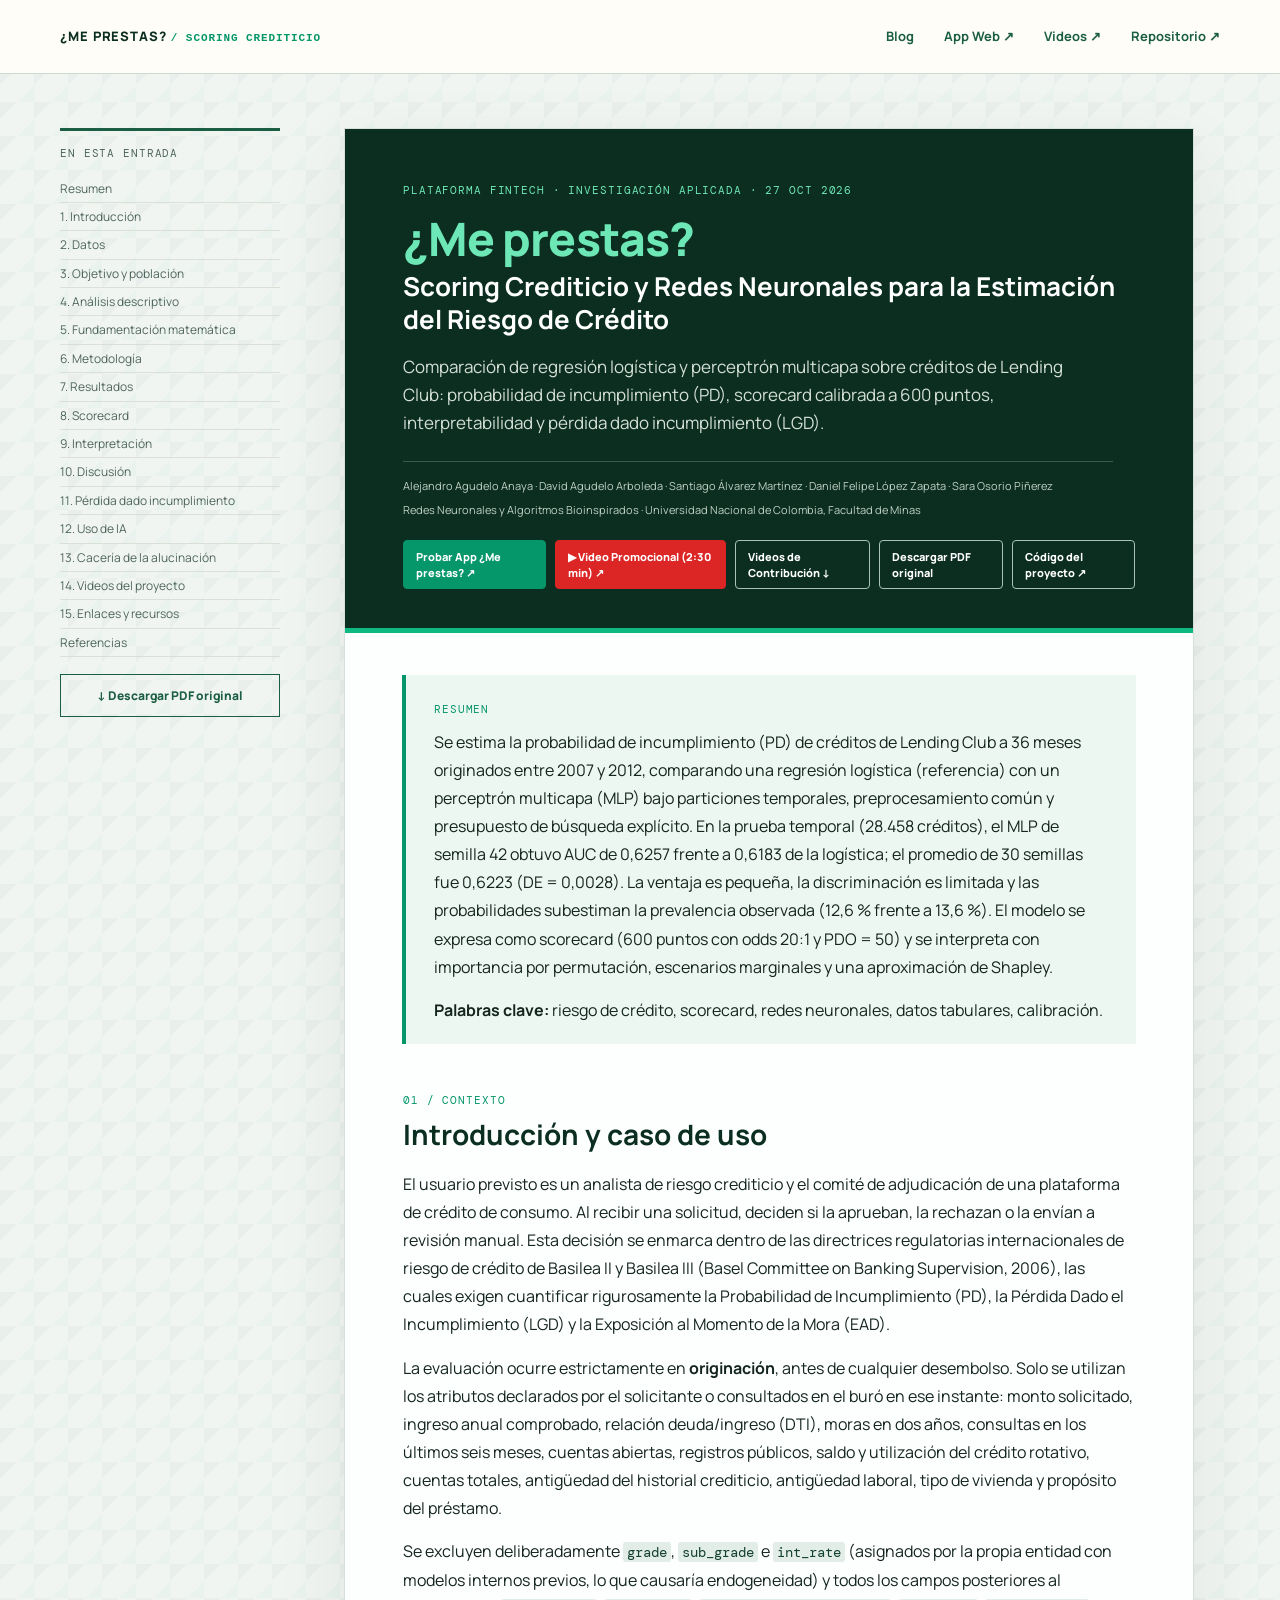
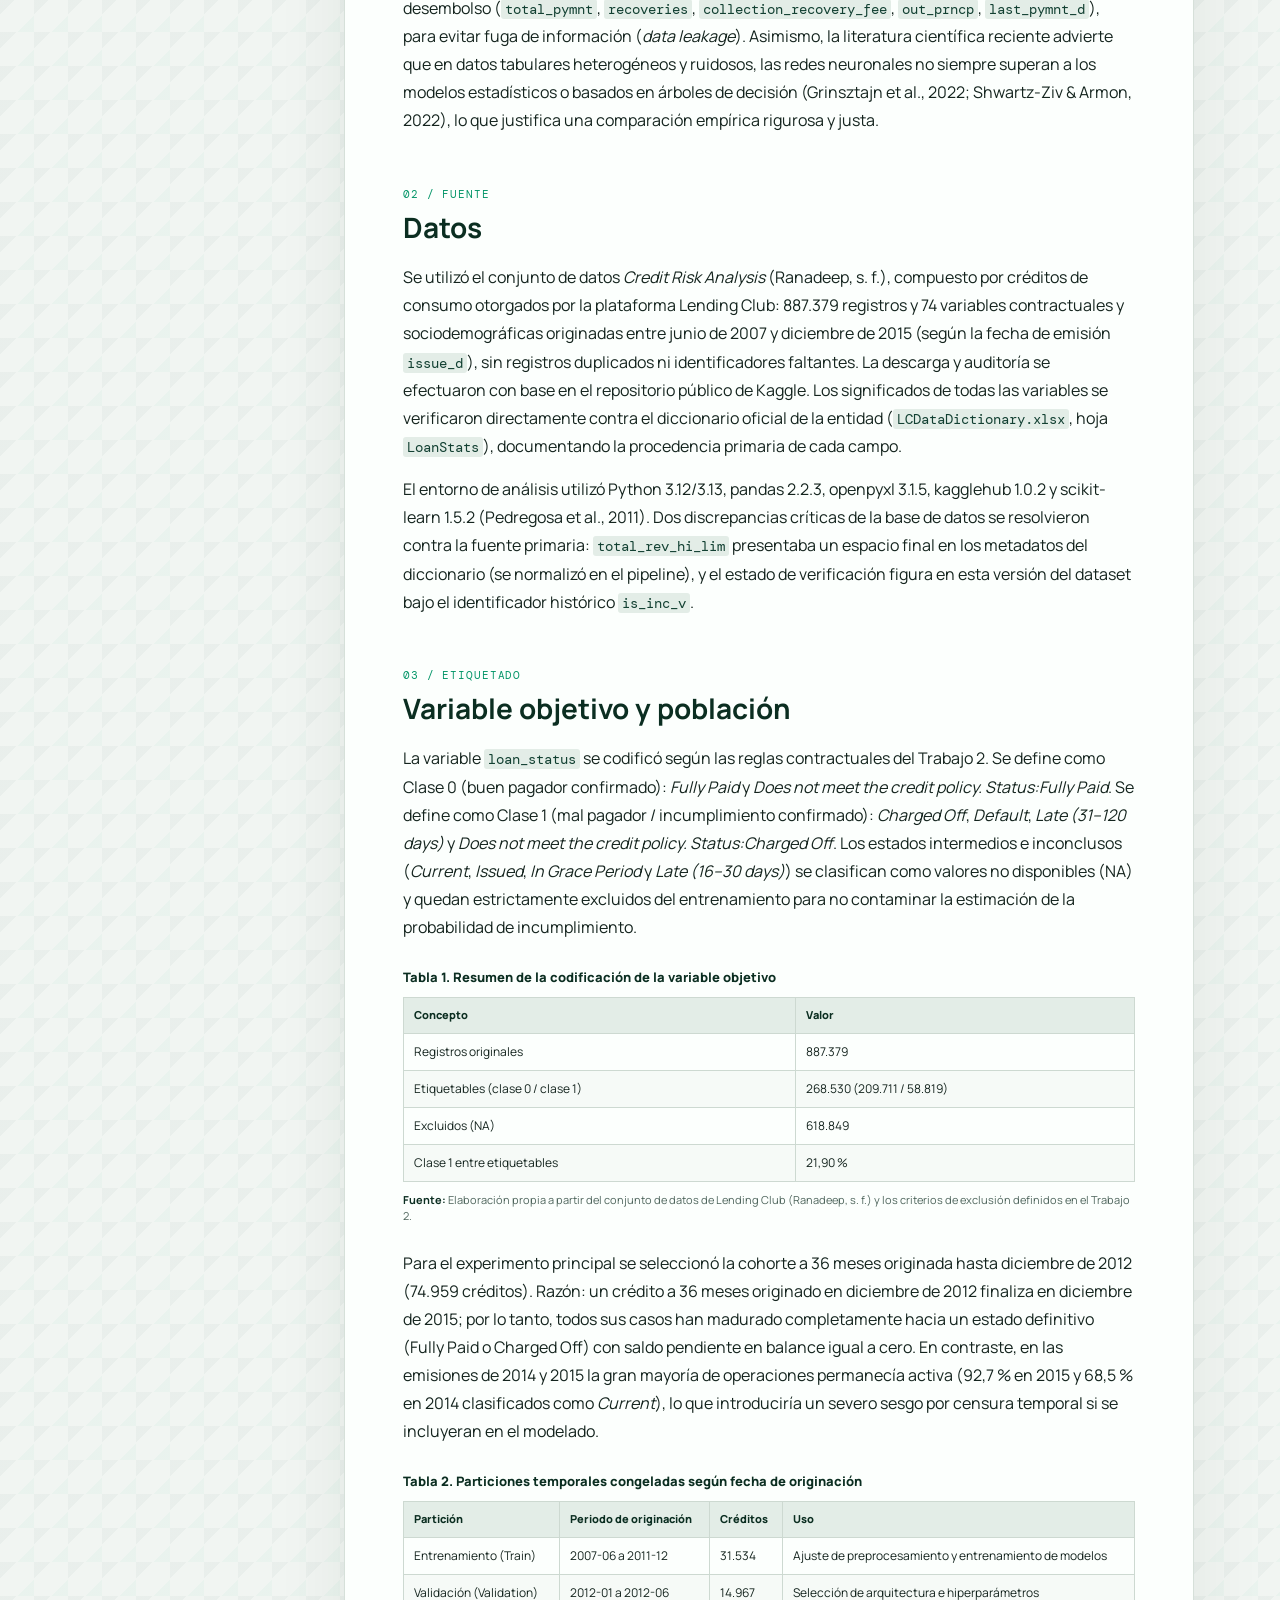
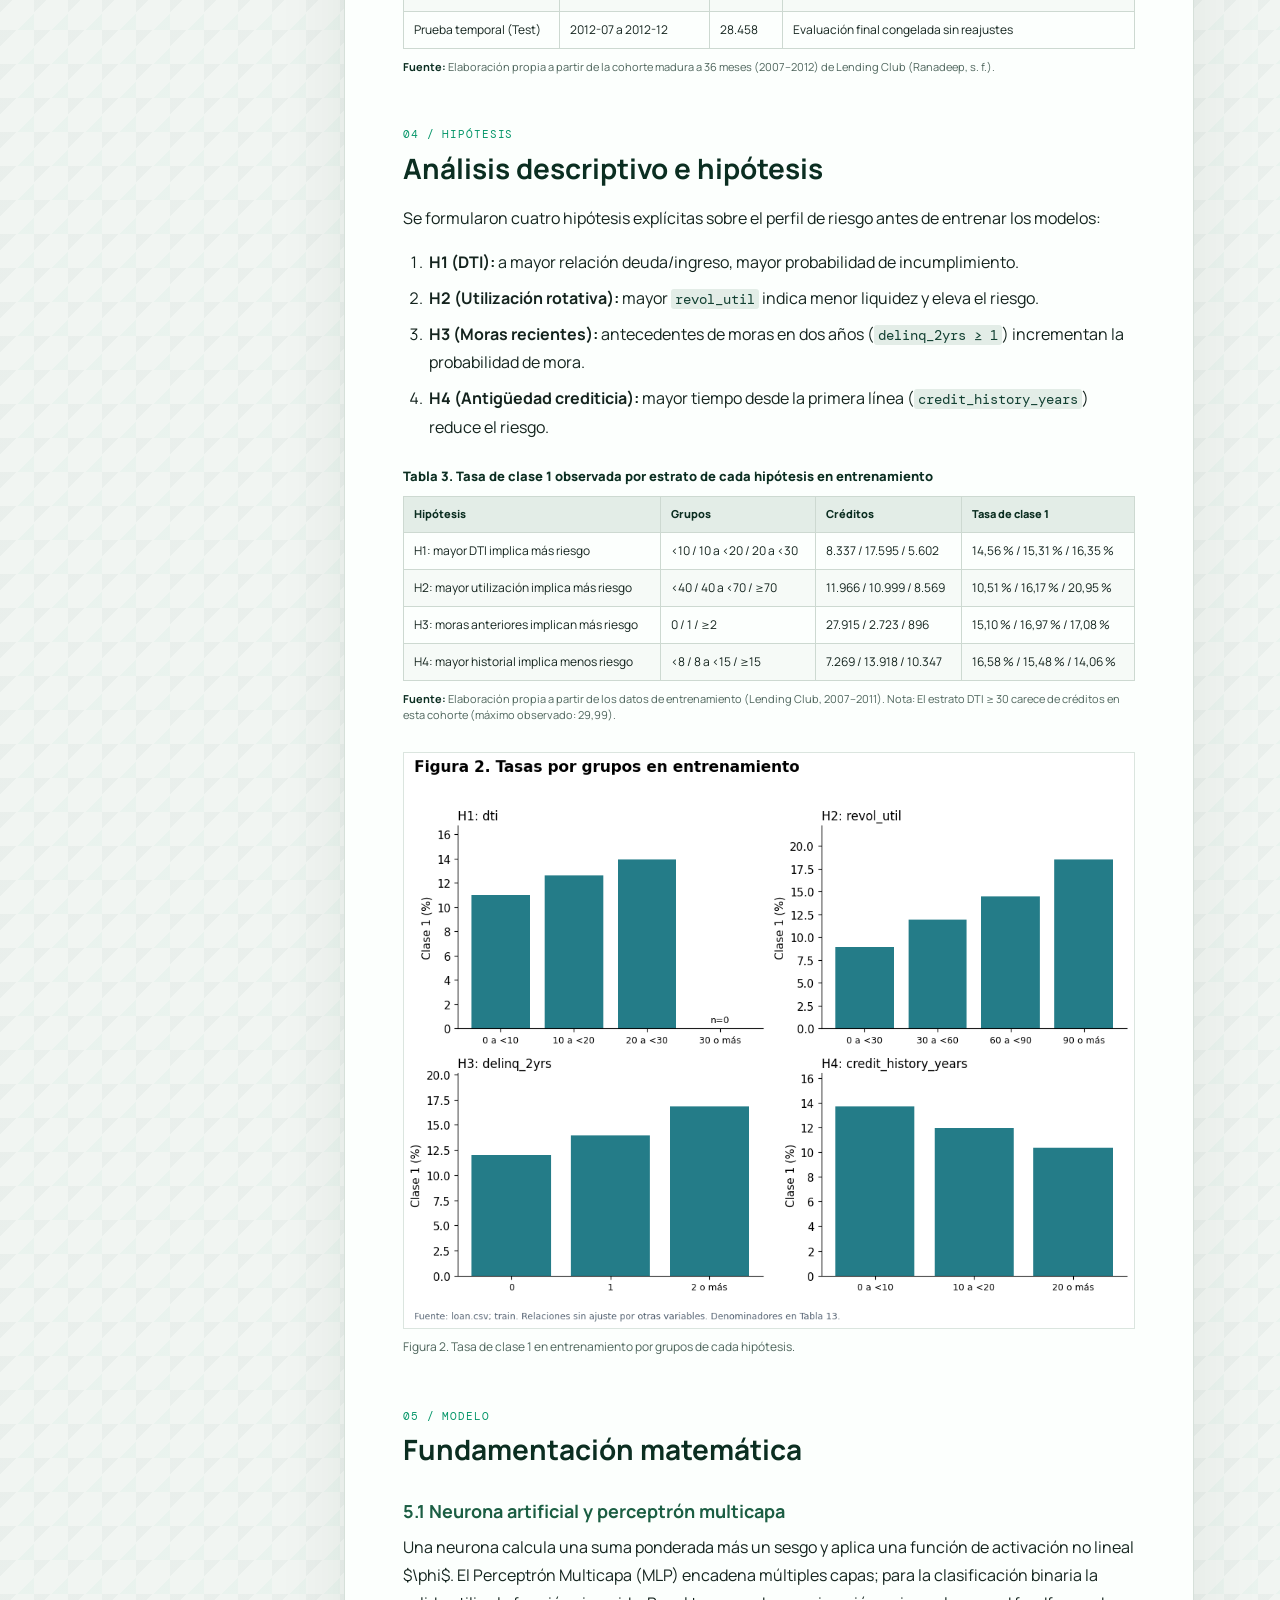
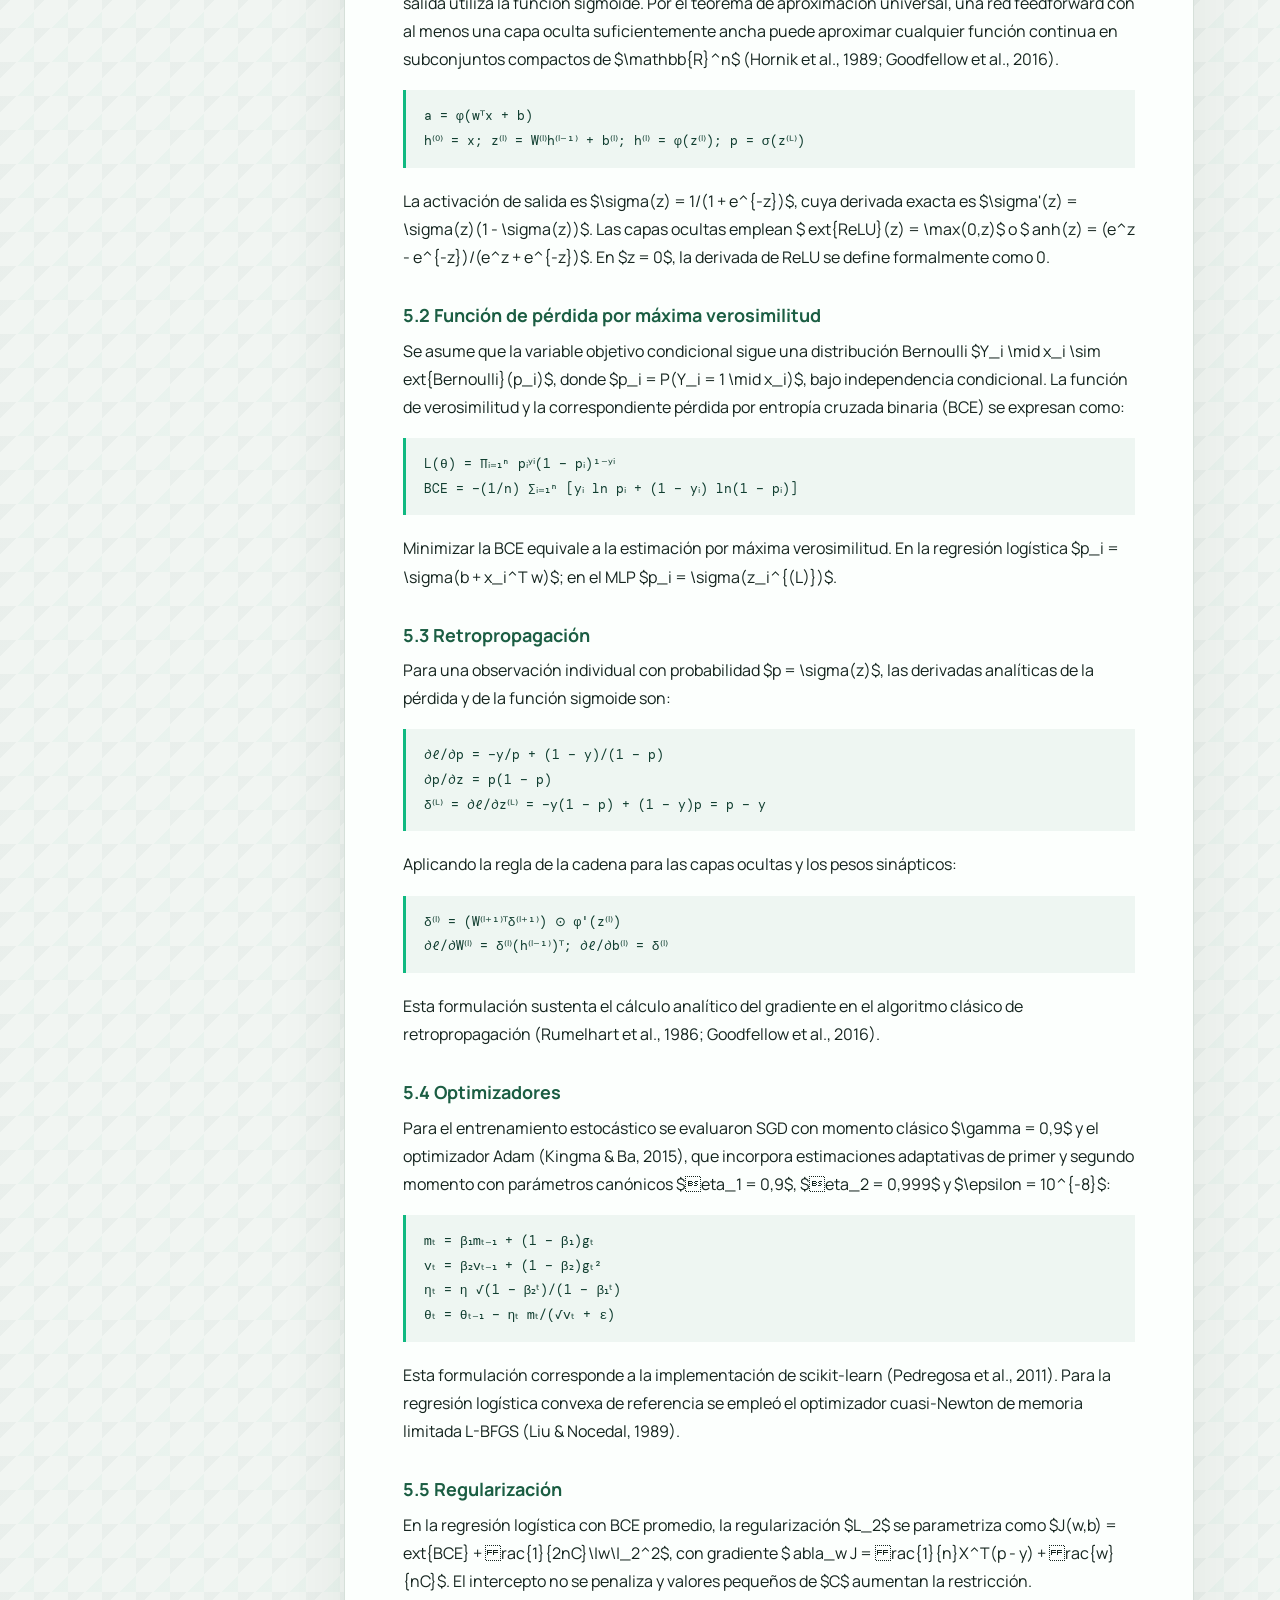
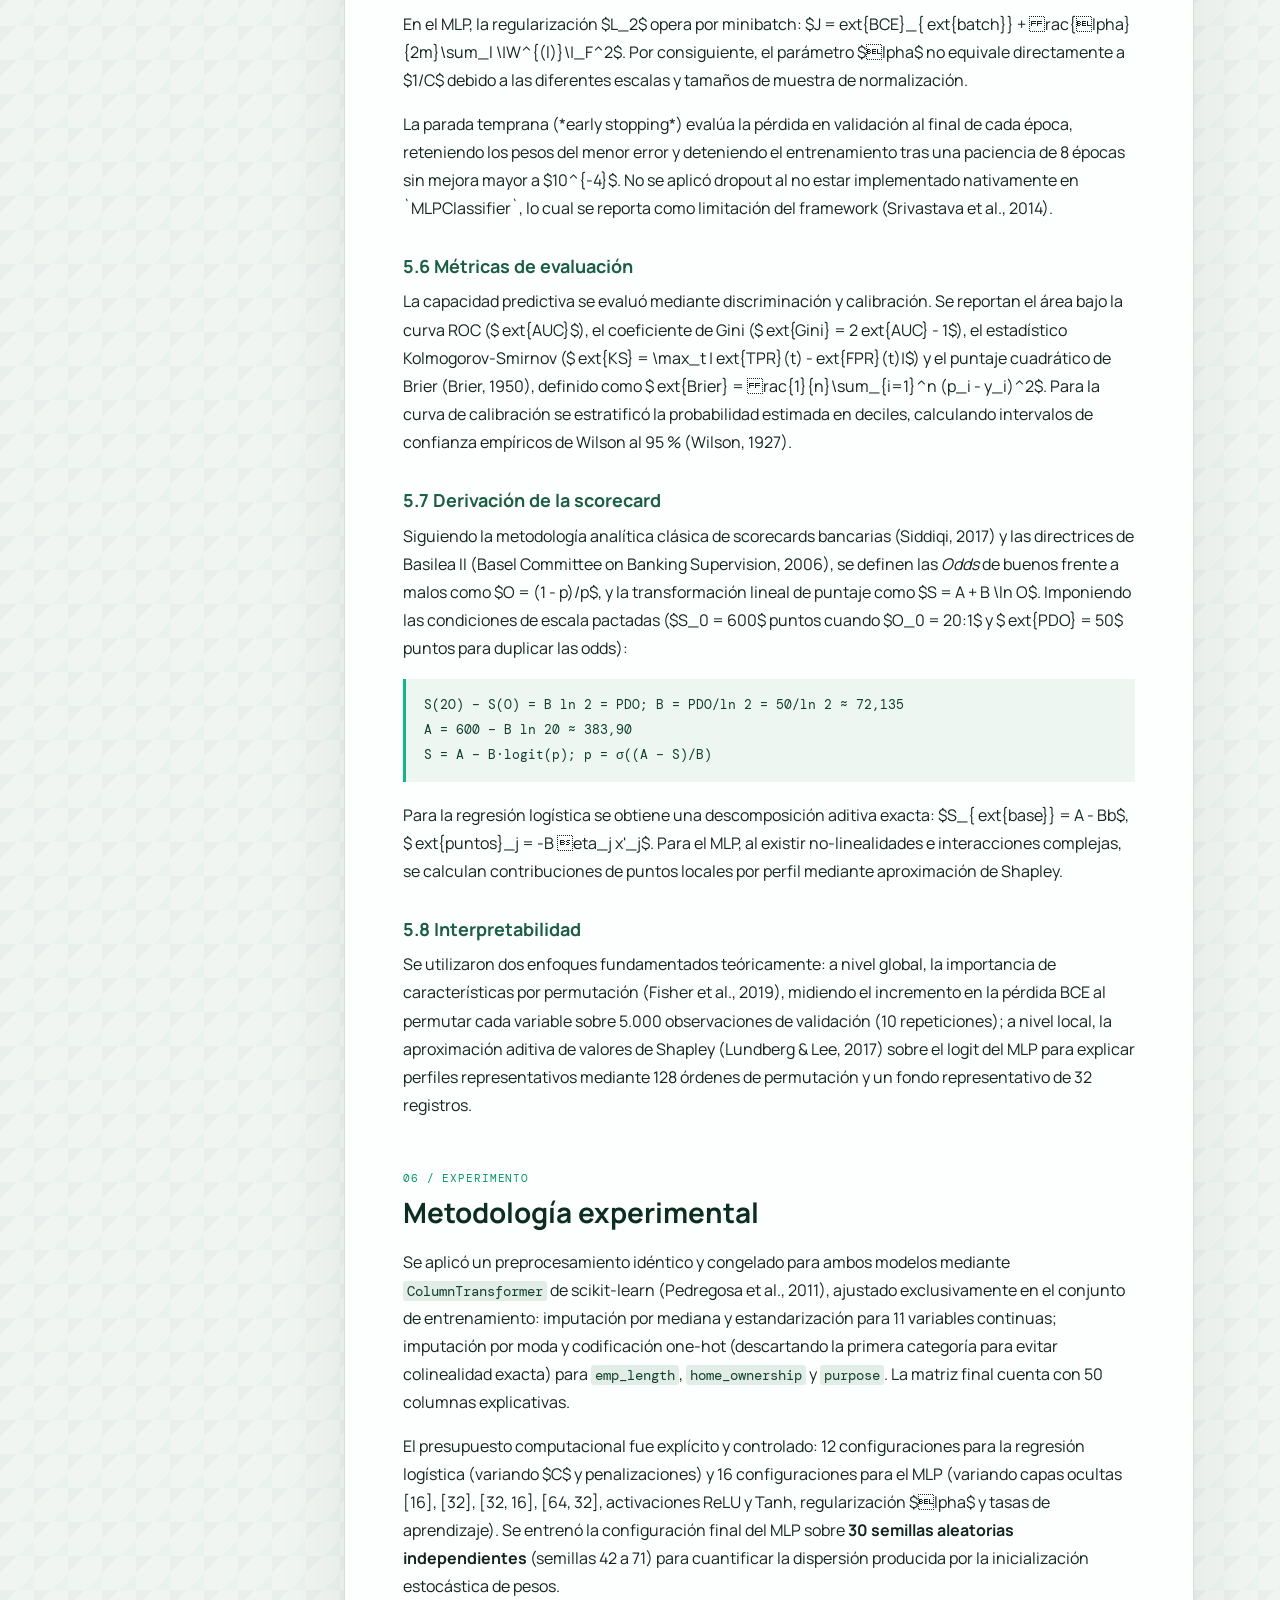
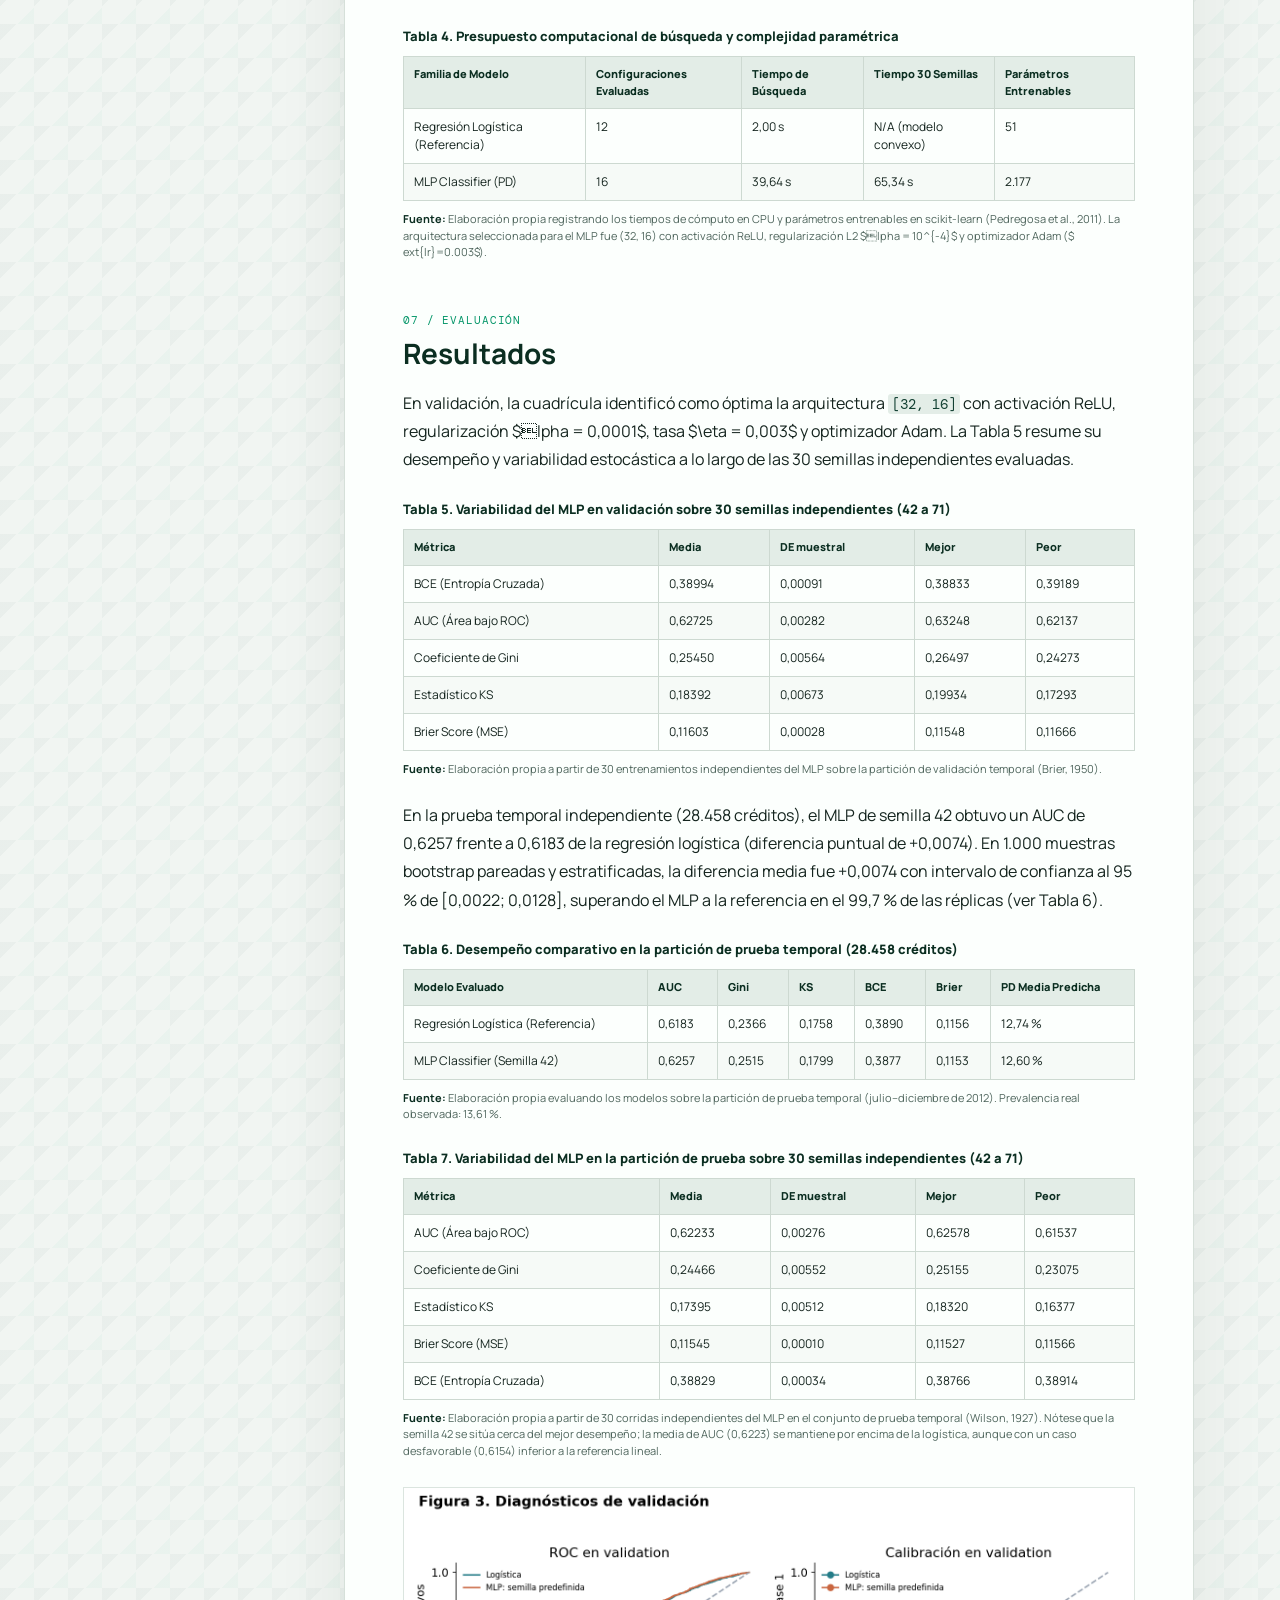
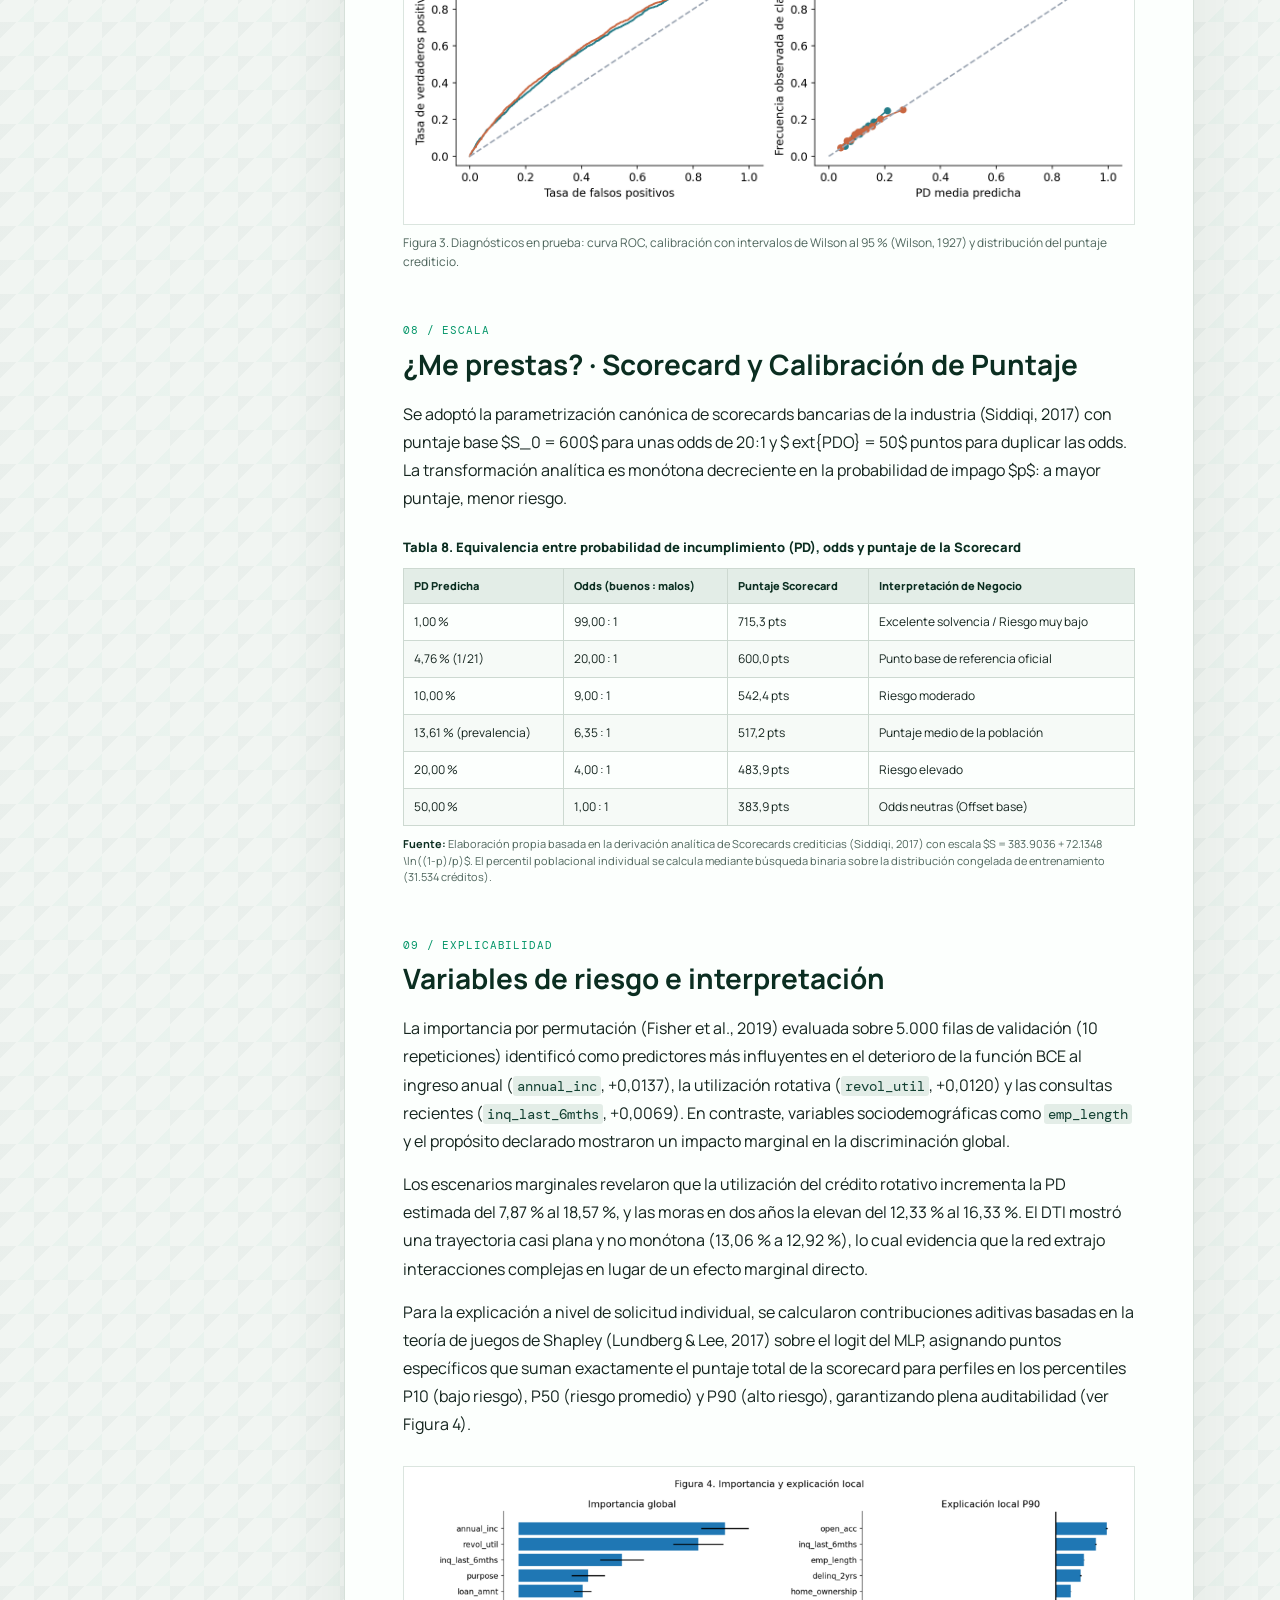
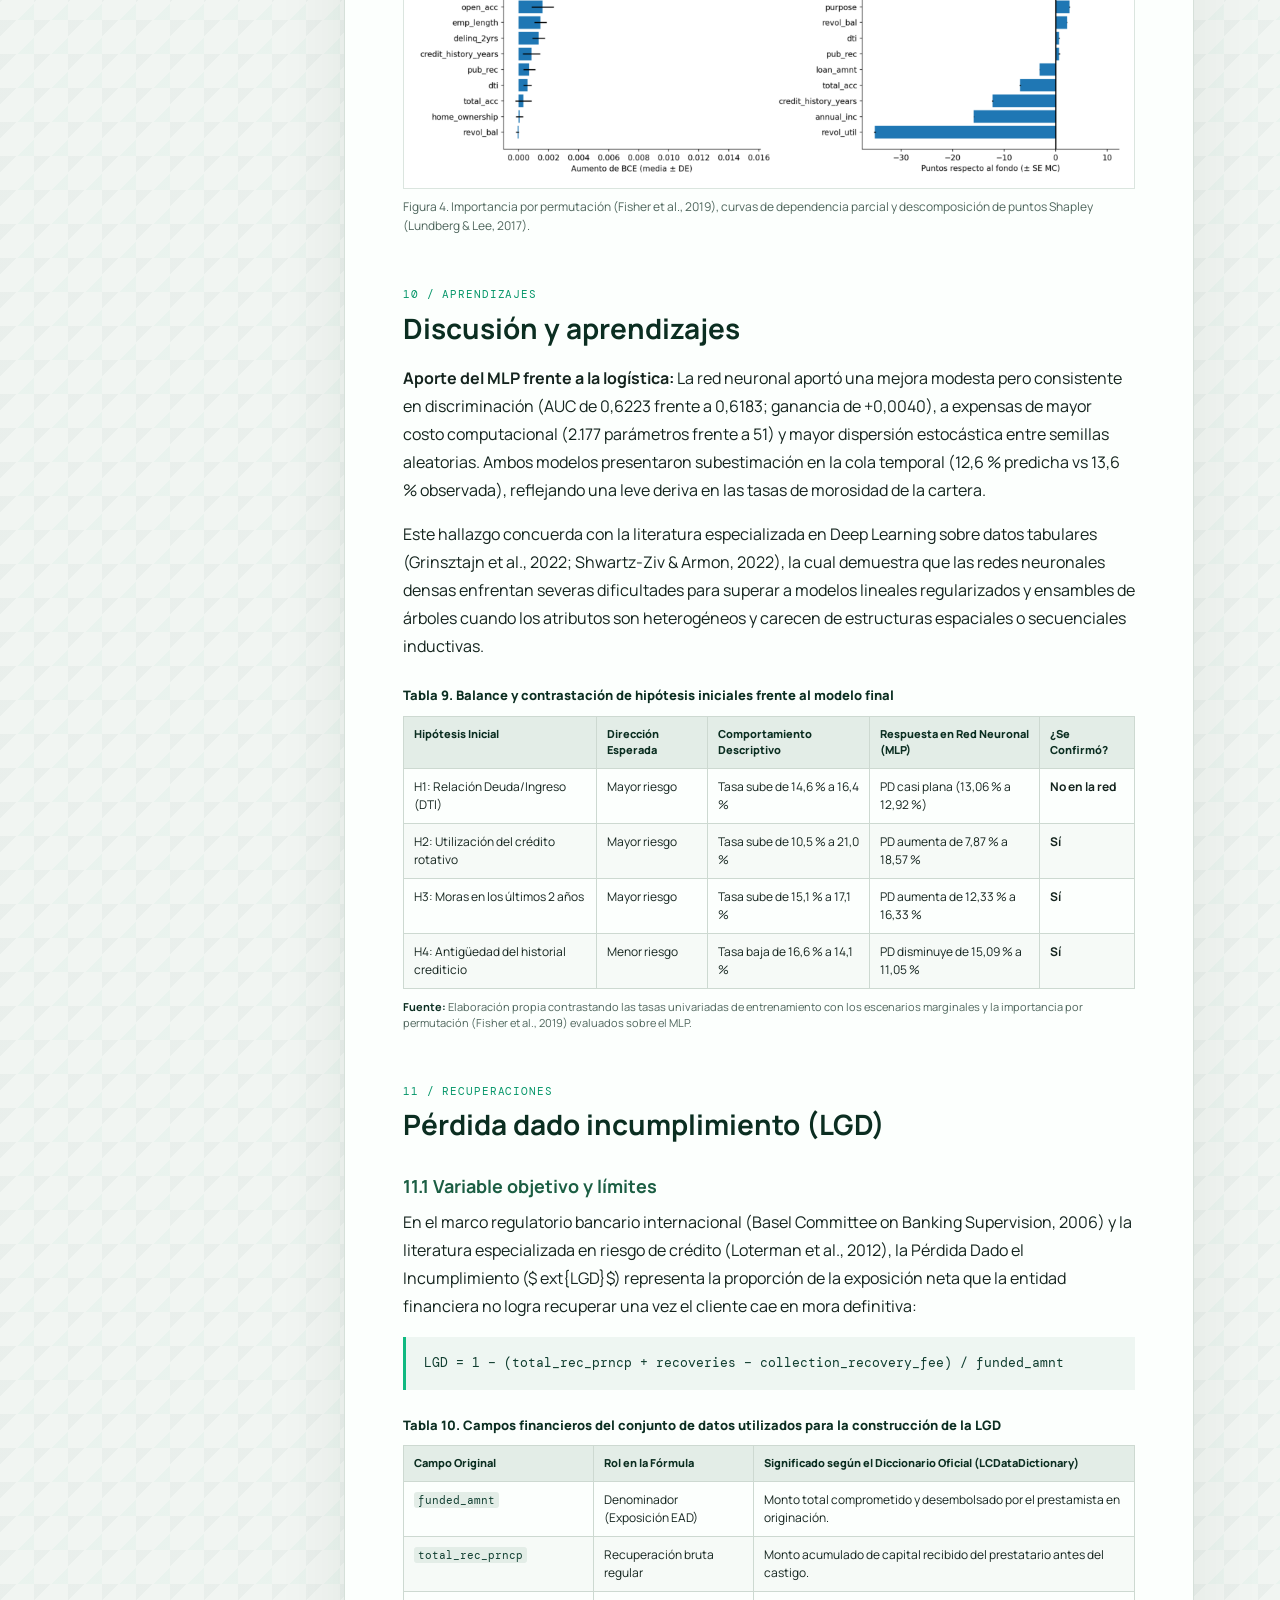
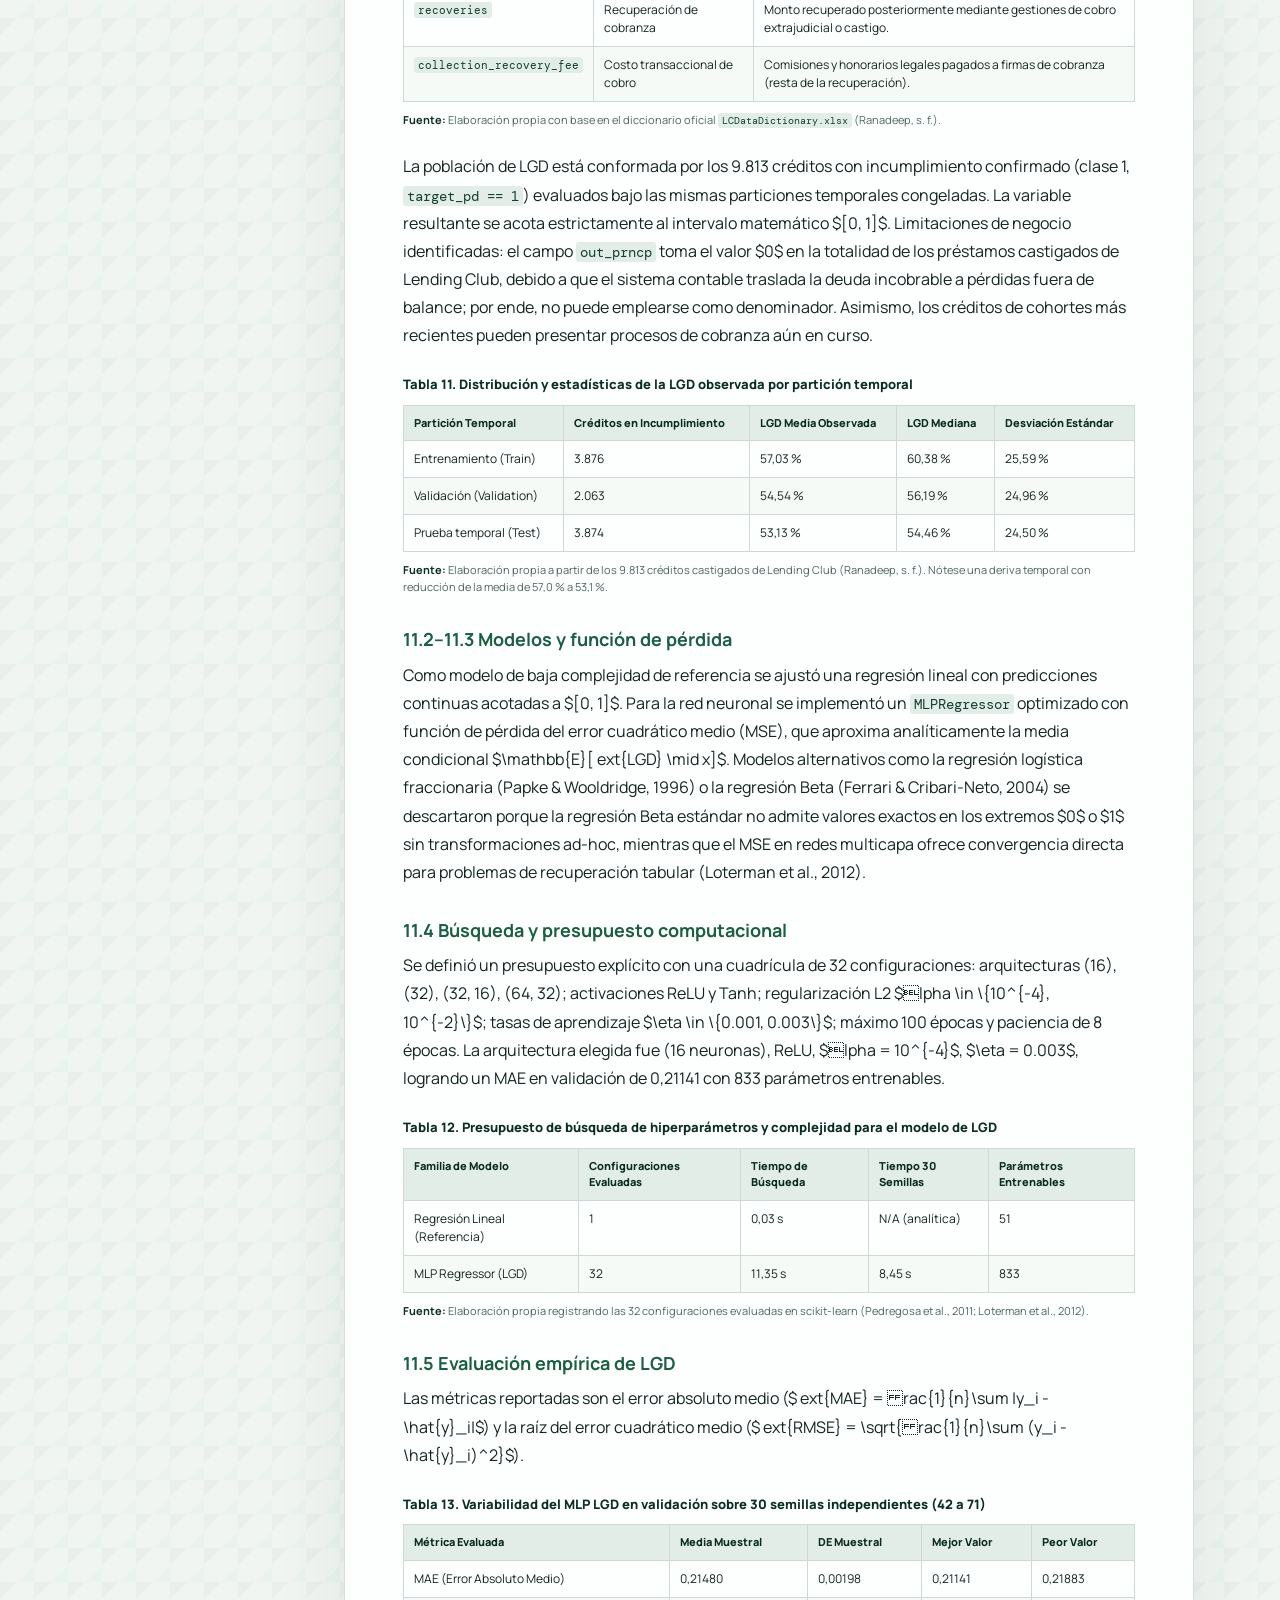
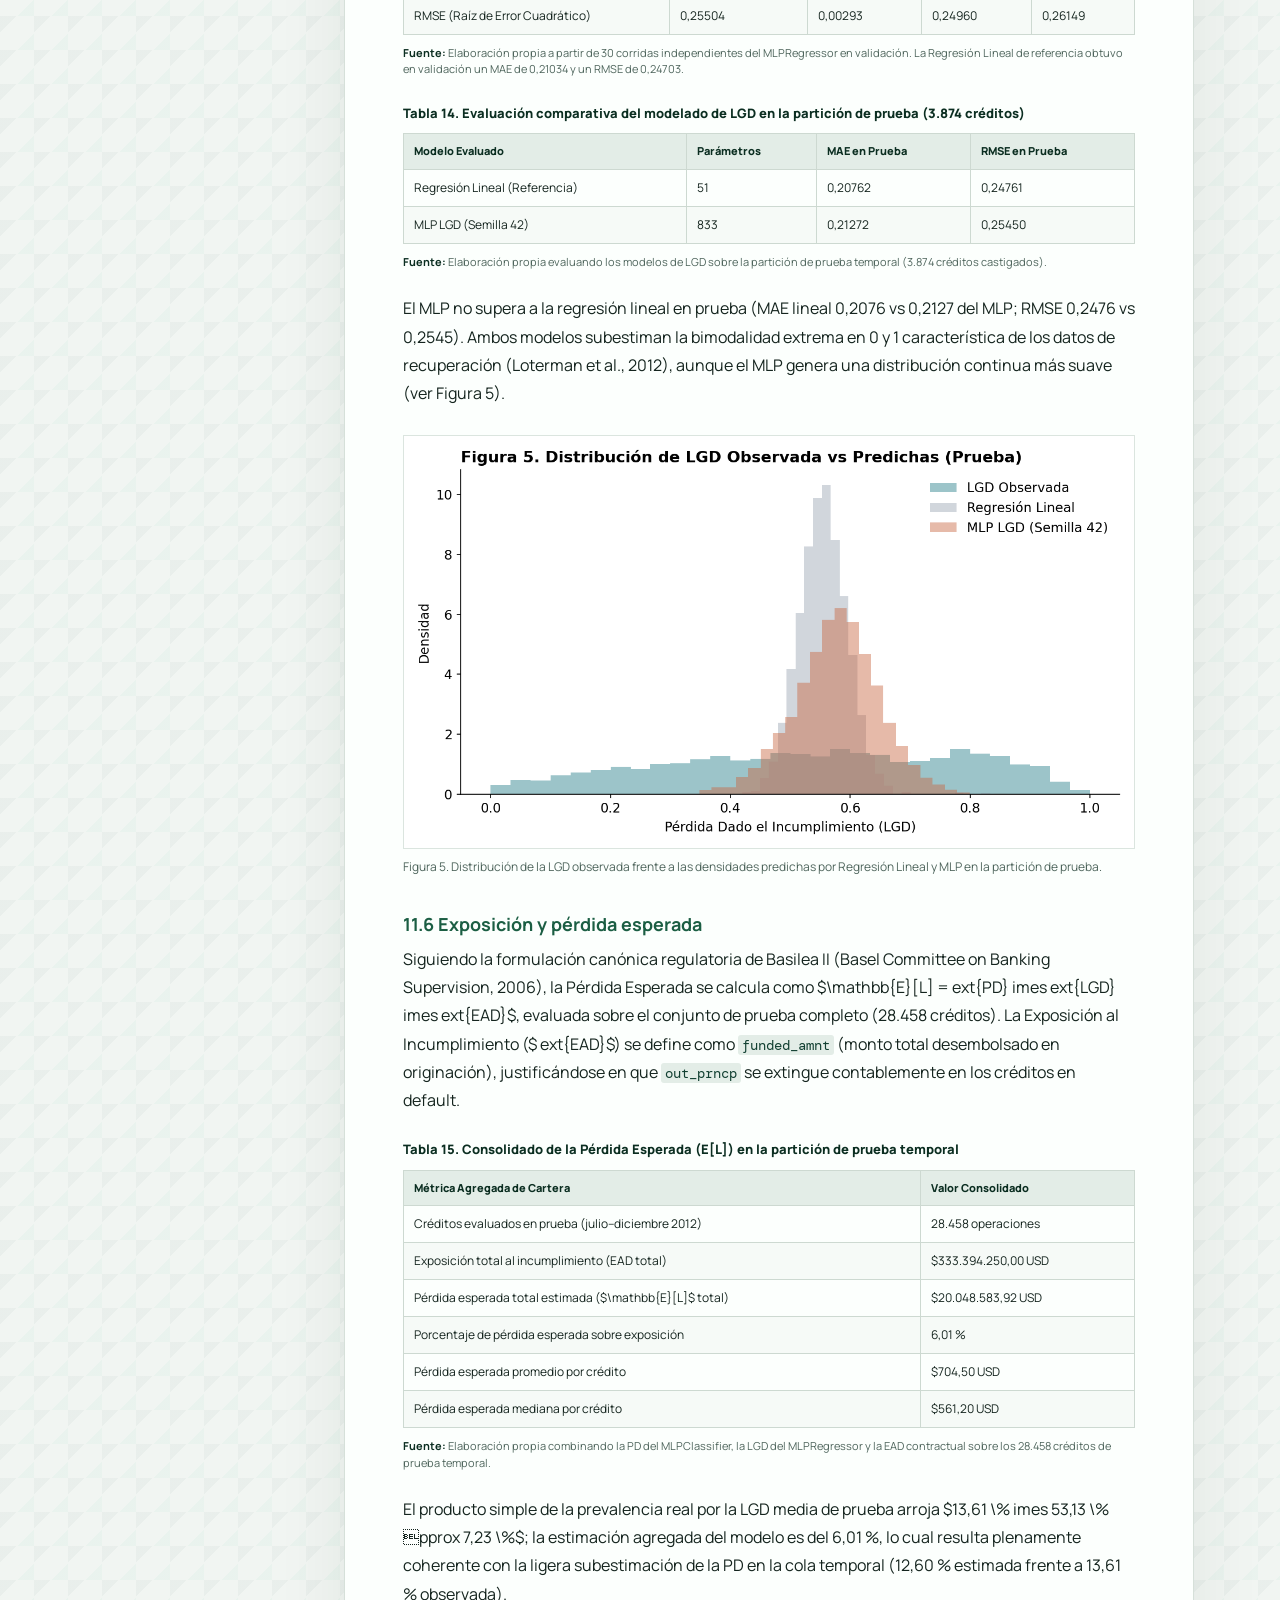
==== commit 8783f1ca: "feat: agregar enlaces y reproductores para video promocional y videos individuales de sustentacion" ====
--- a/docs/index.html
+++ b/docs/index.html
@@ -1,282 +1,419 @@
-<!doctype html>
-<html lang="es">
-<head>
-  <meta charset="utf-8">
-  <meta name="viewport" content="width=device-width, initial-scale=1">
-  <meta name="description" content="¿Me prestas? — Informe técnico sobre redes neuronales, scorecard y riesgo de crédito en Lending Club.">
-  <title>¿Me prestas? · Scoring Crediticio y Redes Neuronales | Informe Técnico</title>
-  <link rel="stylesheet" href="assets/blog.css">
-</head>
-<body>
-  <header id="top" class="masthead"><div class="masthead-inner">
-    <a class="brand" href="./">¿ME PRESTAS? <span>/ SCORING CREDITICIO</span></a>
-    <nav aria-label="Navegación principal"><a href="blog/">Blog</a><a href="https://trabajo02redesneuronales.streamlit.app" target="_blank">App Web ↗</a><a href="https://github.com/DavidAgr5421/Trabajo02RedesNeuronales">Repositorio ↗</a></nav>
-  </div></header>
-  <main class="page-layout">
-    <aside class="contents" aria-label="Contenido del informe">
-      <p class="contents-label">EN ESTA ENTRADA</p>
-      <a href="#resumen">Resumen</a><a href="#introduccion">1. Introducción</a><a href="#datos">2. Datos</a><a href="#poblacion">3. Objetivo y población</a><a href="#descriptivo">4. Análisis descriptivo</a><a href="#fundamentos">5. Fundamentación matemática</a><a href="#metodologia">6. Metodología</a><a href="#resultados">7. Resultados</a><a href="#scorecard">8. Scorecard</a><a href="#interpretacion">9. Interpretación</a><a href="#discusion">10. Discusión</a><a href="#lgd">11. Pérdida dado incumplimiento</a><a href="#ia">12. Uso de IA</a><a href="#alucinacion">13. Cacería de la alucinación</a><a href="#enlaces">14. Enlaces</a><a href="#referencias">Referencias</a>
-      <a class="download-link" href="Trabajo%202%20(1).pdf" download>↓ Descargar PDF original</a>
-    </aside>
-    <article class="article">
-      <header class="article-heading">
-        <p class="kicker">PLATAFORMA FINTECH · INVESTIGACIÓN APLICADA · 27 OCT 2026</p>
-        <h1 class="brand-title">¿Me prestas?</h1>
-        <h2 class="sub-title">Scoring Crediticio y Redes Neuronales para la Estimación del Riesgo de Crédito</h2>
-        <p class="dek">Comparación de regresión logística y perceptrón multicapa sobre créditos de Lending Club: probabilidad de incumplimiento (PD), scorecard calibrada a 600 puntos, interpretabilidad y pérdida dado incumplimiento (LGD).</p>
-        <div class="byline"><span>Alejandro Agudelo Anaya · David Agudelo Arboleda · Santiago Álvarez Martínez · Daniel Felipe López Zapata · Sara Osorio Piñerez</span><span>Redes Neuronales y Algoritmos Bioinspirados · Universidad Nacional de Colombia, Facultad de Minas</span></div>
-        <div class="article-tools"><a class="button button-dark" href="https://trabajo02redesneuronales.streamlit.app" target="_blank">Probar App ¿Me prestas? ↗</a><a class="button button-light" href="Trabajo%202%20(1).pdf" download>Descargar PDF original</a><a class="button button-light" href="https://github.com/DavidAgr5421/Trabajo02RedesNeuronales">Código del proyecto ↗</a></div>
-      </header>
-      <section id="resumen" class="abstract"><p class="section-label">RESUMEN</p>
-        <p>Se estima la probabilidad de incumplimiento (PD) de créditos de Lending Club a 36 meses originados entre 2007 y 2012, comparando una regresión logística (referencia) con un perceptrón multicapa (MLP) bajo particiones temporales, preprocesamiento común y presupuesto de búsqueda explícito. En la prueba temporal (28.458 créditos), el MLP de semilla 42 obtuvo AUC de 0,6257 frente a 0,6183 de la logística; el promedio de 30 semillas fue 0,6223 (DE = 0,0028). La ventaja es pequeña, la discriminación es limitada y las probabilidades subestiman la prevalencia observada (12,6 % frente a 13,6 %). El modelo se expresa como scorecard (600 puntos con odds 20:1 y PDO = 50) y se interpreta con importancia por permutación, escenarios marginales y una aproximación de Shapley.</p><p><strong>Palabras clave:</strong> riesgo de crédito, scorecard, redes neuronales, datos tabulares, calibración.</p>
-      </section>
-      <section id="introduccion"><p class="section-label">01 / CONTEXTO</p><h2>Introducción y caso de uso</h2>
-        <p>El usuario previsto es un analista de riesgo crediticio y el comité de adjudicación de una plataforma de crédito de consumo. Al recibir una solicitud, deciden si la aprueban, la rechazan o la envían a revisión manual. Esta decisión se enmarca dentro de las directrices regulatorias internacionales de riesgo de crédito de Basilea II y Basilea III (Basel Committee on Banking Supervision, 2006), las cuales exigen cuantificar rigurosamente la Probabilidad de Incumplimiento (PD), la Pérdida Dado el Incumplimiento (LGD) y la Exposición al Momento de la Mora (EAD).</p>
-        <p>La evaluación ocurre estrictamente en <strong>originación</strong>, antes de cualquier desembolso. Solo se utilizan los atributos declarados por el solicitante o consultados en el buró en ese instante: monto solicitado, ingreso anual comprobado, relación deuda/ingreso (DTI), moras en dos años, consultas en los últimos seis meses, cuentas abiertas, registros públicos, saldo y utilización del crédito rotativo, cuentas totales, antigüedad del historial crediticio, antigüedad laboral, tipo de vivienda y propósito del préstamo.</p>
-        <p>Se excluyen deliberadamente <code>grade</code>, <code>sub_grade</code> e <code>int_rate</code> (asignados por la propia entidad con modelos internos previos, lo que causaría endogeneidad) y todos los campos posteriores al desembolso (<code>total_pymnt</code>, <code>recoveries</code>, <code>collection_recovery_fee</code>, <code>out_prncp</code>, <code>last_pymnt_d</code>), para evitar fuga de información (<em>data leakage</em>). Asimismo, la literatura científica reciente advierte que en datos tabulares heterogéneos y ruidosos, las redes neuronales no siempre superan a los modelos estadísticos o basados en árboles de decisión (Grinsztajn et al., 2022; Shwartz-Ziv &amp; Armon, 2022), lo que justifica una comparación empírica rigurosa y justa.</p>
-      </section>
-      <section id="datos"><p class="section-label">02 / FUENTE</p><h2>Datos</h2>
-        <p>Se utilizó el conjunto de datos <em>Credit Risk Analysis</em> (Ranadeep, s. f.), compuesto por créditos de consumo otorgados por la plataforma Lending Club: 887.379 registros y 74 variables contractuales y sociodemográficas originadas entre junio de 2007 y diciembre de 2015 (según la fecha de emisión <code>issue_d</code>), sin registros duplicados ni identificadores faltantes. La descarga y auditoría se efectuaron con base en el repositorio público de Kaggle. Los significados de todas las variables se verificaron directamente contra el diccionario oficial de la entidad (<code>LCDataDictionary.xlsx</code>, hoja <code>LoanStats</code>), documentando la procedencia primaria de cada campo.</p>
-        <p>El entorno de análisis utilizó Python 3.12/3.13, pandas 2.2.3, openpyxl 3.1.5, kagglehub 1.0.2 y scikit-learn 1.5.2 (Pedregosa et al., 2011). Dos discrepancias críticas de la base de datos se resolvieron contra la fuente primaria: <code>total_rev_hi_lim</code> presentaba un espacio final en los metadatos del diccionario (se normalizó en el pipeline), y el estado de verificación figura en esta versión del dataset bajo el identificador histórico <code>is_inc_v</code>.</p>
-      </section>
-      <section id="poblacion"><p class="section-label">03 / ETIQUETADO</p><h2>Variable objetivo y población</h2>
-        <p>La variable <code>loan_status</code> se codificó según las reglas contractuales del Trabajo 2. Se define como Clase 0 (buen pagador confirmado): <em>Fully Paid</em> y <em>Does not meet the credit policy. Status:Fully Paid</em>. Se define como Clase 1 (mal pagador / incumplimiento confirmado): <em>Charged Off</em>, <em>Default</em>, <em>Late (31–120 days)</em> y <em>Does not meet the credit policy. Status:Charged Off</em>. Los estados intermedios e inconclusos (<em>Current</em>, <em>Issued</em>, <em>In Grace Period</em> y <em>Late (16–30 days)</em>) se clasifican como valores no disponibles (NA) y quedan estrictamente excluidos del entrenamiento para no contaminar la estimación de la probabilidad de incumplimiento.</p>
-        <table><caption>Tabla 1. Resumen de la codificación de la variable objetivo</caption><thead><tr><th>Concepto</th><th>Valor</th></tr></thead><tbody><tr><td>Registros originales</td><td>887.379</td></tr><tr><td>Etiquetables (clase 0 / clase 1)</td><td>268.530 (209.711 / 58.819)</td></tr><tr><td>Excluidos (NA)</td><td>618.849</td></tr><tr><td>Clase 1 entre etiquetables</td><td>21,90 %</td></tr></tbody></table>
-        <p class="table-source"><em>Fuente:</em> Elaboración propia a partir del conjunto de datos de Lending Club (Ranadeep, s. f.) y los criterios de exclusión definidos en el Trabajo 2.</p>
-        <p>Para el experimento principal se seleccionó la cohorte a 36 meses originada hasta diciembre de 2012 (74.959 créditos). Razón: un crédito a 36 meses originado en diciembre de 2012 finaliza en diciembre de 2015; por lo tanto, todos sus casos han madurado completamente hacia un estado definitivo (Fully Paid o Charged Off) con saldo pendiente en balance igual a cero. En contraste, en las emisiones de 2014 y 2015 la gran mayoría de operaciones permanecía activa (92,7 % en 2015 y 68,5 % en 2014 clasificados como <em>Current</em>), lo que introduciría un severo sesgo por censura temporal si se incluyeran en el modelado.</p>
-        <table><caption>Tabla 2. Particiones temporales congeladas según fecha de originación</caption><thead><tr><th>Partición</th><th>Periodo de originación</th><th>Créditos</th><th>Uso</th></tr></thead><tbody><tr><td>Entrenamiento (Train)</td><td>2007-06 a 2011-12</td><td>31.534</td><td>Ajuste de preprocesamiento y entrenamiento de modelos</td></tr><tr><td>Validación (Validation)</td><td>2012-01 a 2012-06</td><td>14.967</td><td>Selección de arquitectura e hiperparámetros</td></tr><tr><td>Prueba temporal (Test)</td><td>2012-07 a 2012-12</td><td>28.458</td><td>Evaluación final congelada sin reajustes</td></tr></tbody></table>
-        <p class="table-source"><em>Fuente:</em> Elaboración propia a partir de la cohorte madura a 36 meses (2007–2012) de Lending Club (Ranadeep, s. f.).</p>
-      </section>
-      <section id="descriptivo"><p class="section-label">04 / HIPÓTESIS</p><h2>Análisis descriptivo e hipótesis</h2>
-        <p>Se formularon cuatro hipótesis explícitas sobre el perfil de riesgo antes de entrenar los modelos:</p>
-        <ol>
-          <li><strong>H1 (DTI):</strong> a mayor relación deuda/ingreso, mayor probabilidad de incumplimiento.</li>
-          <li><strong>H2 (Utilización rotativa):</strong> mayor <code>revol_util</code> indica menor liquidez y eleva el riesgo.</li>
-          <li><strong>H3 (Moras recientes):</strong> antecedentes de moras en dos años (<code>delinq_2yrs &ge; 1</code>) incrementan la probabilidad de mora.</li>
-          <li><strong>H4 (Antigüedad crediticia):</strong> mayor tiempo desde la primera línea (<code>credit_history_years</code>) reduce el riesgo.</li>
-        </ol>
-        <table><caption>Tabla 3. Tasa de clase 1 observada por estrato de cada hipótesis en entrenamiento</caption><thead><tr><th>Hipótesis</th><th>Grupos</th><th>Créditos</th><th>Tasa de clase 1</th></tr></thead><tbody>
-          <tr><td>H1: mayor DTI implica más riesgo</td><td>&lt;10 / 10 a &lt;20 / 20 a &lt;30</td><td>8.337 / 17.595 / 5.602</td><td>14,56 % / 15,31 % / 16,35 %</td></tr>
-          <tr><td>H2: mayor utilización implica más riesgo</td><td>&lt;40 / 40 a &lt;70 / &ge;70</td><td>11.966 / 10.999 / 8.569</td><td>10,51 % / 16,17 % / 20,95 %</td></tr>
-          <tr><td>H3: moras anteriores implican más riesgo</td><td>0 / 1 / &ge;2</td><td>27.915 / 2.723 / 896</td><td>15,10 % / 16,97 % / 17,08 %</td></tr>
-          <tr><td>H4: mayor historial implica menos riesgo</td><td>&lt;8 / 8 a &lt;15 / &ge;15</td><td>7.269 / 13.918 / 10.347</td><td>16,58 % / 15,48 % / 14,06 %</td></tr>
-        </tbody></table>
-        <p class="table-source"><em>Fuente:</em> Elaboración propia a partir de los datos de entrenamiento (Lending Club, 2007–2011). Nota: El estrato DTI &ge; 30 carece de créditos en esta cohorte (máximo observado: 29,99).</p>
-        <figure><img src="assets/figura-2-hipotesis.png" alt="Figura 2. Tasas por grupo de las hipótesis"><figcaption>Figura 2. Tasa de clase 1 en entrenamiento por grupos de cada hipótesis.</figcaption></figure>
-      </section>
-      <section id="fundamentos"><p class="section-label">05 / MODELO</p><h2>Fundamentación matemática</h2>
-        <h3>5.1 Neurona artificial y perceptrón multicapa</h3><p>Una neurona calcula una suma ponderada más un sesgo y aplica una función de activación no lineal $\phi$. El Perceptrón Multicapa (MLP) encadena múltiples capas; para la clasificación binaria la salida utiliza la función sigmoide. Por el teorema de aproximación universal, una red feedforward con al menos una capa oculta suficientemente ancha puede aproximar cualquier función continua en subconjuntos compactos de $\mathbb{R}^n$ (Hornik et al., 1989; Goodfellow et al., 2016).</p>
-        <p class="equation">a = φ(wᵀx + b)<br>h⁽⁰⁾ = x; z⁽ˡ⁾ = W⁽ˡ⁾h⁽ˡ⁻¹⁾ + b⁽ˡ⁾; h⁽ˡ⁾ = φ(z⁽ˡ⁾); p = σ(z⁽ᴸ⁾)</p>
-        <p>La activación de salida es $\sigma(z) = 1/(1 + e^{-z})$, cuya derivada exacta es $\sigma'(z) = \sigma(z)(1 - \sigma(z))$. Las capas ocultas emplean $	ext{ReLU}(z) = \max(0,z)$ o $	anh(z) = (e^z - e^{-z})/(e^z + e^{-z})$. En $z = 0$, la derivada de ReLU se define formalmente como 0.</p>
-        <h3>5.2 Función de pérdida por máxima verosimilitud</h3><p>Se asume que la variable objetivo condicional sigue una distribución Bernoulli $Y_i \mid x_i \sim 	ext{Bernoulli}(p_i)$, donde $p_i = P(Y_i = 1 \mid x_i)$, bajo independencia condicional. La función de verosimilitud y la correspondiente pérdida por entropía cruzada binaria (BCE) se expresan como:</p><p class="equation">L(θ) = ∏ᵢ₌₁ⁿ pᵢʸⁱ(1 − pᵢ)¹⁻ʸⁱ<br>BCE = −(1/n) ∑ᵢ₌₁ⁿ [yᵢ ln pᵢ + (1 − yᵢ) ln(1 − pᵢ)]</p><p>Minimizar la BCE equivale a la estimación por máxima verosimilitud. En la regresión logística $p_i = \sigma(b + x_i^T w)$; en el MLP $p_i = \sigma(z_i^{(L)})$.</p>
-        <h3>5.3 Retropropagación</h3><p>Para una observación individual con probabilidad $p = \sigma(z)$, las derivadas analíticas de la pérdida y de la función sigmoide son:</p><p class="equation">∂ℓ/∂p = −y/p + (1 − y)/(1 − p)<br>∂p/∂z = p(1 − p)<br>δ⁽ᴸ⁾ = ∂ℓ/∂z⁽ᴸ⁾ = −y(1 − p) + (1 − y)p = p − y</p><p>Aplicando la regla de la cadena para las capas ocultas y los pesos sinápticos:</p><p class="equation">δ⁽ˡ⁾ = (W⁽ˡ⁺¹⁾ᵀδ⁽ˡ⁺¹⁾) ⊙ φ'(z⁽ˡ⁾)<br>∂ℓ/∂W⁽ˡ⁾ = δ⁽ˡ⁾(h⁽ˡ⁻¹⁾)ᵀ; ∂ℓ/∂b⁽ˡ⁾ = δ⁽ˡ⁾</p><p>Esta formulación sustenta el cálculo analítico del gradiente en el algoritmo clásico de retropropagación (Rumelhart et al., 1986; Goodfellow et al., 2016).</p>
-        <h3>5.4 Optimizadores</h3><p>Para el entrenamiento estocástico se evaluaron SGD con momento clásico $\gamma = 0,9$ y el optimizador Adam (Kingma &amp; Ba, 2015), que incorpora estimaciones adaptativas de primer y segundo momento con parámetros canónicos $eta_1 = 0,9$, $eta_2 = 0,999$ y $\epsilon = 10^{-8}$:</p><p class="equation">mₜ = β₁mₜ₋₁ + (1 − β₁)gₜ<br>vₜ = β₂vₜ₋₁ + (1 − β₂)gₜ²<br>ηₜ = η √(1 − β₂ᵗ)/(1 − β₁ᵗ)<br>θₜ = θₜ₋₁ − ηₜ mₜ/(√vₜ + ε)</p><p>Esta formulación corresponde a la implementación de scikit-learn (Pedregosa et al., 2011). Para la regresión logística convexa de referencia se empleó el optimizador cuasi-Newton de memoria limitada L-BFGS (Liu &amp; Nocedal, 1989).</p>
+<!doctype html>
+<html lang="es">
+<head>
+  <meta charset="utf-8">
+  <meta name="viewport" content="width=device-width, initial-scale=1">
+  <meta name="description" content="¿Me prestas? — Informe técnico sobre redes neuronales, scorecard y riesgo de crédito en Lending Club.">
+  <title>¿Me prestas? · Scoring Crediticio y Redes Neuronales | Informe Técnico</title>
+  <link rel="stylesheet" href="assets/blog.css">
+</head>
+<body>
+  <header id="top" class="masthead"><div class="masthead-inner">
+    <a class="brand" href="./">¿ME PRESTAS? <span>/ SCORING CREDITICIO</span></a>
+    <nav aria-label="Navegación principal"><a href="blog/">Blog</a><a href="https://trabajo02redesneuronales.streamlit.app" target="_blank">App Web ↗</a><a href="#videos">Videos ↗</a><a href="https://github.com/DavidAgr5421/Trabajo02RedesNeuronales">Repositorio ↗</a></nav>
+  </div></header>
+  <main class="page-layout">
+    <aside class="contents" aria-label="Contenido del informe">
+      <p class="contents-label">EN ESTA ENTRADA</p>
+      <a href="#resumen">Resumen</a><a href="#introduccion">1. Introducción</a><a href="#datos">2. Datos</a><a href="#poblacion">3. Objetivo y población</a><a href="#descriptivo">4. Análisis descriptivo</a><a href="#fundamentos">5. Fundamentación matemática</a><a href="#metodologia">6. Metodología</a><a href="#resultados">7. Resultados</a><a href="#scorecard">8. Scorecard</a><a href="#interpretacion">9. Interpretación</a><a href="#discusion">10. Discusión</a><a href="#lgd">11. Pérdida dado incumplimiento</a><a href="#ia">12. Uso de IA</a><a href="#alucinacion">13. Cacería de la alucinación</a><a href="#videos">14. Videos del proyecto</a><a href="#enlaces">15. Enlaces y recursos</a><a href="#referencias">Referencias</a>
+      <a class="download-link" href="Trabajo%202%20(1).pdf" download>↓ Descargar PDF original</a>
+    </aside>
+    <article class="article">
+      <header class="article-heading">
+        <p class="kicker">PLATAFORMA FINTECH · INVESTIGACIÓN APLICADA · 27 OCT 2026</p>
+        <h1 class="brand-title">¿Me prestas?</h1>
+        <h2 class="sub-title">Scoring Crediticio y Redes Neuronales para la Estimación del Riesgo de Crédito</h2>
+        <p class="dek">Comparación de regresión logística y perceptrón multicapa sobre créditos de Lending Club: probabilidad de incumplimiento (PD), scorecard calibrada a 600 puntos, interpretabilidad y pérdida dado incumplimiento (LGD).</p>
+        <div class="byline"><span>Alejandro Agudelo Anaya · David Agudelo Arboleda · Santiago Álvarez Martínez · Daniel Felipe López Zapata · Sara Osorio Piñerez</span><span>Redes Neuronales y Algoritmos Bioinspirados · Universidad Nacional de Colombia, Facultad de Minas</span></div>
+        <div class="article-tools">
+          <a class="button button-dark" href="https://trabajo02redesneuronales.streamlit.app" target="_blank">Probar App ¿Me prestas? ↗</a>
+          <a class="button" href="https://youtu.be/lFPKU94AXQw" target="_blank" style="background:#dc2626; border-color:#dc2626; color:#ffffff; font-weight:800;">▶ Video Promocional (2:30 min) ↗</a>
+          <a class="button button-light" href="#videos">Videos de Contribución ↓</a>
+          <a class="button button-light" href="Trabajo%202%20(1).pdf" download>Descargar PDF original</a>
+          <a class="button button-light" href="https://github.com/DavidAgr5421/Trabajo02RedesNeuronales">Código del proyecto ↗</a>
+        </div>
+      </header>
+      <section id="resumen" class="abstract"><p class="section-label">RESUMEN</p>
+        <p>Se estima la probabilidad de incumplimiento (PD) de créditos de Lending Club a 36 meses originados entre 2007 y 2012, comparando una regresión logística (referencia) con un perceptrón multicapa (MLP) bajo particiones temporales, preprocesamiento común y presupuesto de búsqueda explícito. En la prueba temporal (28.458 créditos), el MLP de semilla 42 obtuvo AUC de 0,6257 frente a 0,6183 de la logística; el promedio de 30 semillas fue 0,6223 (DE = 0,0028). La ventaja es pequeña, la discriminación es limitada y las probabilidades subestiman la prevalencia observada (12,6 % frente a 13,6 %). El modelo se expresa como scorecard (600 puntos con odds 20:1 y PDO = 50) y se interpreta con importancia por permutación, escenarios marginales y una aproximación de Shapley.</p><p><strong>Palabras clave:</strong> riesgo de crédito, scorecard, redes neuronales, datos tabulares, calibración.</p>
+      </section>
+      <section id="introduccion"><p class="section-label">01 / CONTEXTO</p><h2>Introducción y caso de uso</h2>
+        <p>El usuario previsto es un analista de riesgo crediticio y el comité de adjudicación de una plataforma de crédito de consumo. Al recibir una solicitud, deciden si la aprueban, la rechazan o la envían a revisión manual. Esta decisión se enmarca dentro de las directrices regulatorias internacionales de riesgo de crédito de Basilea II y Basilea III (Basel Committee on Banking Supervision, 2006), las cuales exigen cuantificar rigurosamente la Probabilidad de Incumplimiento (PD), la Pérdida Dado el Incumplimiento (LGD) y la Exposición al Momento de la Mora (EAD).</p>
+        <p>La evaluación ocurre estrictamente en <strong>originación</strong>, antes de cualquier desembolso. Solo se utilizan los atributos declarados por el solicitante o consultados en el buró en ese instante: monto solicitado, ingreso anual comprobado, relación deuda/ingreso (DTI), moras en dos años, consultas en los últimos seis meses, cuentas abiertas, registros públicos, saldo y utilización del crédito rotativo, cuentas totales, antigüedad del historial crediticio, antigüedad laboral, tipo de vivienda y propósito del préstamo.</p>
+        <p>Se excluyen deliberadamente <code>grade</code>, <code>sub_grade</code> e <code>int_rate</code> (asignados por la propia entidad con modelos internos previos, lo que causaría endogeneidad) y todos los campos posteriores al desembolso (<code>total_pymnt</code>, <code>recoveries</code>, <code>collection_recovery_fee</code>, <code>out_prncp</code>, <code>last_pymnt_d</code>), para evitar fuga de información (<em>data leakage</em>). Asimismo, la literatura científica reciente advierte que en datos tabulares heterogéneos y ruidosos, las redes neuronales no siempre superan a los modelos estadísticos o basados en árboles de decisión (Grinsztajn et al., 2022; Shwartz-Ziv &amp; Armon, 2022), lo que justifica una comparación empírica rigurosa y justa.</p>
+      </section>
+      <section id="datos"><p class="section-label">02 / FUENTE</p><h2>Datos</h2>
+        <p>Se utilizó el conjunto de datos <em>Credit Risk Analysis</em> (Ranadeep, s. f.), compuesto por créditos de consumo otorgados por la plataforma Lending Club: 887.379 registros y 74 variables contractuales y sociodemográficas originadas entre junio de 2007 y diciembre de 2015 (según la fecha de emisión <code>issue_d</code>), sin registros duplicados ni identificadores faltantes. La descarga y auditoría se efectuaron con base en el repositorio público de Kaggle. Los significados de todas las variables se verificaron directamente contra el diccionario oficial de la entidad (<code>LCDataDictionary.xlsx</code>, hoja <code>LoanStats</code>), documentando la procedencia primaria de cada campo.</p>
+        <p>El entorno de análisis utilizó Python 3.12/3.13, pandas 2.2.3, openpyxl 3.1.5, kagglehub 1.0.2 y scikit-learn 1.5.2 (Pedregosa et al., 2011). Dos discrepancias críticas de la base de datos se resolvieron contra la fuente primaria: <code>total_rev_hi_lim</code> presentaba un espacio final en los metadatos del diccionario (se normalizó en el pipeline), y el estado de verificación figura en esta versión del dataset bajo el identificador histórico <code>is_inc_v</code>.</p>
+      </section>
+      <section id="poblacion"><p class="section-label">03 / ETIQUETADO</p><h2>Variable objetivo y población</h2>
+        <p>La variable <code>loan_status</code> se codificó según las reglas contractuales del Trabajo 2. Se define como Clase 0 (buen pagador confirmado): <em>Fully Paid</em> y <em>Does not meet the credit policy. Status:Fully Paid</em>. Se define como Clase 1 (mal pagador / incumplimiento confirmado): <em>Charged Off</em>, <em>Default</em>, <em>Late (31–120 days)</em> y <em>Does not meet the credit policy. Status:Charged Off</em>. Los estados intermedios e inconclusos (<em>Current</em>, <em>Issued</em>, <em>In Grace Period</em> y <em>Late (16–30 days)</em>) se clasifican como valores no disponibles (NA) y quedan estrictamente excluidos del entrenamiento para no contaminar la estimación de la probabilidad de incumplimiento.</p>
+        <table><caption>Tabla 1. Resumen de la codificación de la variable objetivo</caption><thead><tr><th>Concepto</th><th>Valor</th></tr></thead><tbody><tr><td>Registros originales</td><td>887.379</td></tr><tr><td>Etiquetables (clase 0 / clase 1)</td><td>268.530 (209.711 / 58.819)</td></tr><tr><td>Excluidos (NA)</td><td>618.849</td></tr><tr><td>Clase 1 entre etiquetables</td><td>21,90 %</td></tr></tbody></table>
+        <p class="table-source"><em>Fuente:</em> Elaboración propia a partir del conjunto de datos de Lending Club (Ranadeep, s. f.) y los criterios de exclusión definidos en el Trabajo 2.</p>
+        <p>Para el experimento principal se seleccionó la cohorte a 36 meses originada hasta diciembre de 2012 (74.959 créditos). Razón: un crédito a 36 meses originado en diciembre de 2012 finaliza en diciembre de 2015; por lo tanto, todos sus casos han madurado completamente hacia un estado definitivo (Fully Paid o Charged Off) con saldo pendiente en balance igual a cero. En contraste, en las emisiones de 2014 y 2015 la gran mayoría de operaciones permanecía activa (92,7 % en 2015 y 68,5 % en 2014 clasificados como <em>Current</em>), lo que introduciría un severo sesgo por censura temporal si se incluyeran en el modelado.</p>
+        <table><caption>Tabla 2. Particiones temporales congeladas según fecha de originación</caption><thead><tr><th>Partición</th><th>Periodo de originación</th><th>Créditos</th><th>Uso</th></tr></thead><tbody><tr><td>Entrenamiento (Train)</td><td>2007-06 a 2011-12</td><td>31.534</td><td>Ajuste de preprocesamiento y entrenamiento de modelos</td></tr><tr><td>Validación (Validation)</td><td>2012-01 a 2012-06</td><td>14.967</td><td>Selección de arquitectura e hiperparámetros</td></tr><tr><td>Prueba temporal (Test)</td><td>2012-07 a 2012-12</td><td>28.458</td><td>Evaluación final congelada sin reajustes</td></tr></tbody></table>
+        <p class="table-source"><em>Fuente:</em> Elaboración propia a partir de la cohorte madura a 36 meses (2007–2012) de Lending Club (Ranadeep, s. f.).</p>
+      </section>
+      <section id="descriptivo"><p class="section-label">04 / HIPÓTESIS</p><h2>Análisis descriptivo e hipótesis</h2>
+        <p>Se formularon cuatro hipótesis explícitas sobre el perfil de riesgo antes de entrenar los modelos:</p>
+        <ol>
+          <li><strong>H1 (DTI):</strong> a mayor relación deuda/ingreso, mayor probabilidad de incumplimiento.</li>
+          <li><strong>H2 (Utilización rotativa):</strong> mayor <code>revol_util</code> indica menor liquidez y eleva el riesgo.</li>
+          <li><strong>H3 (Moras recientes):</strong> antecedentes de moras en dos años (<code>delinq_2yrs &ge; 1</code>) incrementan la probabilidad de mora.</li>
+          <li><strong>H4 (Antigüedad crediticia):</strong> mayor tiempo desde la primera línea (<code>credit_history_years</code>) reduce el riesgo.</li>
+        </ol>
+        <table><caption>Tabla 3. Tasa de clase 1 observada por estrato de cada hipótesis en entrenamiento</caption><thead><tr><th>Hipótesis</th><th>Grupos</th><th>Créditos</th><th>Tasa de clase 1</th></tr></thead><tbody>
+          <tr><td>H1: mayor DTI implica más riesgo</td><td>&lt;10 / 10 a &lt;20 / 20 a &lt;30</td><td>8.337 / 17.595 / 5.602</td><td>14,56 % / 15,31 % / 16,35 %</td></tr>
+          <tr><td>H2: mayor utilización implica más riesgo</td><td>&lt;40 / 40 a &lt;70 / &ge;70</td><td>11.966 / 10.999 / 8.569</td><td>10,51 % / 16,17 % / 20,95 %</td></tr>
+          <tr><td>H3: moras anteriores implican más riesgo</td><td>0 / 1 / &ge;2</td><td>27.915 / 2.723 / 896</td><td>15,10 % / 16,97 % / 17,08 %</td></tr>
+          <tr><td>H4: mayor historial implica menos riesgo</td><td>&lt;8 / 8 a &lt;15 / &ge;15</td><td>7.269 / 13.918 / 10.347</td><td>16,58 % / 15,48 % / 14,06 %</td></tr>
+        </tbody></table>
+        <p class="table-source"><em>Fuente:</em> Elaboración propia a partir de los datos de entrenamiento (Lending Club, 2007–2011). Nota: El estrato DTI &ge; 30 carece de créditos en esta cohorte (máximo observado: 29,99).</p>
+        <figure><img src="assets/figura-2-hipotesis.png" alt="Figura 2. Tasas por grupo de las hipótesis"><figcaption>Figura 2. Tasa de clase 1 en entrenamiento por grupos de cada hipótesis.</figcaption></figure>
+      </section>
+      <section id="fundamentos"><p class="section-label">05 / MODELO</p><h2>Fundamentación matemática</h2>
+        <h3>5.1 Neurona artificial y perceptrón multicapa</h3><p>Una neurona calcula una suma ponderada más un sesgo y aplica una función de activación no lineal $\phi$. El Perceptrón Multicapa (MLP) encadena múltiples capas; para la clasificación binaria la salida utiliza la función sigmoide. Por el teorema de aproximación universal, una red feedforward con al menos una capa oculta suficientemente ancha puede aproximar cualquier función continua en subconjuntos compactos de $\mathbb{R}^n$ (Hornik et al., 1989; Goodfellow et al., 2016).</p>
+        <p class="equation">a = φ(wᵀx + b)<br>h⁽⁰⁾ = x; z⁽ˡ⁾ = W⁽ˡ⁾h⁽ˡ⁻¹⁾ + b⁽ˡ⁾; h⁽ˡ⁾ = φ(z⁽ˡ⁾); p = σ(z⁽ᴸ⁾)</p>
+        <p>La activación de salida es $\sigma(z) = 1/(1 + e^{-z})$, cuya derivada exacta es $\sigma'(z) = \sigma(z)(1 - \sigma(z))$. Las capas ocultas emplean $	ext{ReLU}(z) = \max(0,z)$ o $	anh(z) = (e^z - e^{-z})/(e^z + e^{-z})$. En $z = 0$, la derivada de ReLU se define formalmente como 0.</p>
+        <h3>5.2 Función de pérdida por máxima verosimilitud</h3><p>Se asume que la variable objetivo condicional sigue una distribución Bernoulli $Y_i \mid x_i \sim 	ext{Bernoulli}(p_i)$, donde $p_i = P(Y_i = 1 \mid x_i)$, bajo independencia condicional. La función de verosimilitud y la correspondiente pérdida por entropía cruzada binaria (BCE) se expresan como:</p><p class="equation">L(θ) = ∏ᵢ₌₁ⁿ pᵢʸⁱ(1 − pᵢ)¹⁻ʸⁱ<br>BCE = −(1/n) ∑ᵢ₌₁ⁿ [yᵢ ln pᵢ + (1 − yᵢ) ln(1 − pᵢ)]</p><p>Minimizar la BCE equivale a la estimación por máxima verosimilitud. En la regresión logística $p_i = \sigma(b + x_i^T w)$; en el MLP $p_i = \sigma(z_i^{(L)})$.</p>
+        <h3>5.3 Retropropagación</h3><p>Para una observación individual con probabilidad $p = \sigma(z)$, las derivadas analíticas de la pérdida y de la función sigmoide son:</p><p class="equation">∂ℓ/∂p = −y/p + (1 − y)/(1 − p)<br>∂p/∂z = p(1 − p)<br>δ⁽ᴸ⁾ = ∂ℓ/∂z⁽ᴸ⁾ = −y(1 − p) + (1 − y)p = p − y</p><p>Aplicando la regla de la cadena para las capas ocultas y los pesos sinápticos:</p><p class="equation">δ⁽ˡ⁾ = (W⁽ˡ⁺¹⁾ᵀδ⁽ˡ⁺¹⁾) ⊙ φ'(z⁽ˡ⁾)<br>∂ℓ/∂W⁽ˡ⁾ = δ⁽ˡ⁾(h⁽ˡ⁻¹⁾)ᵀ; ∂ℓ/∂b⁽ˡ⁾ = δ⁽ˡ⁾</p><p>Esta formulación sustenta el cálculo analítico del gradiente en el algoritmo clásico de retropropagación (Rumelhart et al., 1986; Goodfellow et al., 2016).</p>
+        <h3>5.4 Optimizadores</h3><p>Para el entrenamiento estocástico se evaluaron SGD con momento clásico $\gamma = 0,9$ y el optimizador Adam (Kingma &amp; Ba, 2015), que incorpora estimaciones adaptativas de primer y segundo momento con parámetros canónicos $eta_1 = 0,9$, $eta_2 = 0,999$ y $\epsilon = 10^{-8}$:</p><p class="equation">mₜ = β₁mₜ₋₁ + (1 − β₁)gₜ<br>vₜ = β₂vₜ₋₁ + (1 − β₂)gₜ²<br>ηₜ = η √(1 − β₂ᵗ)/(1 − β₁ᵗ)<br>θₜ = θₜ₋₁ − ηₜ mₜ/(√vₜ + ε)</p><p>Esta formulación corresponde a la implementación de scikit-learn (Pedregosa et al., 2011). Para la regresión logística convexa de referencia se empleó el optimizador cuasi-Newton de memoria limitada L-BFGS (Liu &amp; Nocedal, 1989).</p>
         <h3>5.5 Regularización</h3><p>En la regresión logística con BCE promedio, la regularización $L_2$ se parametriza como $J(w,b) = 	ext{BCE} + -rac{1}{2nC}\|w\|_2^2$, con gradiente $
+rac{1}{2nC}\|w\|_2^2$, con gradiente $
 abla_w J =  rac{1}{n}X^T(p - y) +  rac{w}{nC}$. El intercepto no se penaliza y valores pequeños de $C$ aumentan la restricción.</p><p>En el MLP, la regularización $L_2$ opera por minibatch: $J = 	ext{BCE}_{	ext{batch}} + -rac{lpha}{2m}\sum_l \|W^{(l)}\|_F^2$. Por consiguiente, el parámetro $lpha$ no equivale directamente a $1/C$ debido a las diferentes escalas y tamaños de muestra de normalización.</p><p>La parada temprana (*early stopping*) evalúa la pérdida en validación al final de cada época, reteniendo los pesos del menor error y deteniendo el entrenamiento tras una paciencia de 8 épocas sin mejora mayor a $10^{-4}$. No se aplicó dropout al no estar implementado nativamente en `MLPClassifier`, lo cual se reporta como limitación del framework (Srivastava et al., 2014).</p>
+rac{lpha}{2m}\sum_l \|W^{(l)}\|_F^2$. Por consiguiente, el parámetro $lpha$ no equivale directamente a $1/C$ debido a las diferentes escalas y tamaños de muestra de normalización.</p><p>La parada temprana (*early stopping*) evalúa la pérdida en validación al final de cada época, reteniendo los pesos del menor error y deteniendo el entrenamiento tras una paciencia de 8 épocas sin mejora mayor a $10^{-4}$. No se aplicó dropout al no estar implementado nativamente en `MLPClassifier`, lo cual se reporta como limitación del framework (Srivastava et al., 2014).</p>
         <h3>5.6 Métricas de evaluación</h3><p>La capacidad predictiva se evaluó mediante discriminación y calibración. Se reportan el área bajo la curva ROC ($	ext{AUC}$), el coeficiente de Gini ($	ext{Gini} = 2	ext{AUC} - 1$), el estadístico Kolmogorov-Smirnov ($	ext{KS} = \max_t |	ext{TPR}(t) - 	ext{FPR}(t)|$) y el puntaje cuadrático de Brier (Brier, 1950), definido como $	ext{Brier} = -rac{1}{n}\sum_{i=1}^n (p_i - y_i)^2$. Para la curva de calibración se estratificó la probabilidad estimada en deciles, calculando intervalos de confianza empíricos de Wilson al 95 % (Wilson, 1927).</p>
-        <h3>5.7 Derivación de la scorecard</h3><p>Siguiendo la metodología analítica clásica de scorecards bancarias (Siddiqi, 2017) y las directrices de Basilea II (Basel Committee on Banking Supervision, 2006), se definen las <em>Odds</em> de buenos frente a malos como $O = (1 - p)/p$, y la transformación lineal de puntaje como $S = A + B \ln O$. Imponiendo las condiciones de escala pactadas ($S_0 = 600$ puntos cuando $O_0 = 20:1$ y $	ext{PDO} = 50$ puntos para duplicar las odds):</p><p class="equation">S(2O) − S(O) = B ln 2 = PDO; B = PDO/ln 2 = 50/ln 2 ≈ 72,135<br>A = 600 − B ln 20 ≈ 383,90<br>S = A − B·logit(p); p = σ((A − S)/B)</p><p>Para la regresión logística se obtiene una descomposición aditiva exacta: $S_{	ext{base}} = A - Bb$, $	ext{puntos}_j = -B eta_j x'_j$. Para el MLP, al existir no-linealidades e interacciones complejas, se calculan contribuciones de puntos locales por perfil mediante aproximación de Shapley.</p>
-        <h3>5.8 Interpretabilidad</h3><p>Se utilizaron dos enfoques fundamentados teóricamente: a nivel global, la importancia de características por permutación (Fisher et al., 2019), midiendo el incremento en la pérdida BCE al permutar cada variable sobre 5.000 observaciones de validación (10 repeticiones); a nivel local, la aproximación aditiva de valores de Shapley (Lundberg &amp; Lee, 2017) sobre el logit del MLP para explicar perfiles representativos mediante 128 órdenes de permutación y un fondo representativo de 32 registros.</p>
-      </section>
-      <section id="metodologia"><p class="section-label">06 / EXPERIMENTO</p><h2>Metodología experimental</h2>
-        <p>Se aplicó un preprocesamiento idéntico y congelado para ambos modelos mediante <code>ColumnTransformer</code> de scikit-learn (Pedregosa et al., 2011), ajustado exclusivamente en el conjunto de entrenamiento: imputación por mediana y estandarización para 11 variables continuas; imputación por moda y codificación one-hot (descartando la primera categoría para evitar colinealidad exacta) para <code>emp_length</code>, <code>home_ownership</code> y <code>purpose</code>. La matriz final cuenta con 50 columnas explicativas.</p>
-        <p>El presupuesto computacional fue explícito y controlado: 12 configuraciones para la regresión logística (variando $C$ y penalizaciones) y 16 configuraciones para el MLP (variando capas ocultas [16], [32], [32, 16], [64, 32], activaciones ReLU y Tanh, regularización $lpha$ y tasas de aprendizaje). Se entrenó la configuración final del MLP sobre <strong>30 semillas aleatorias independientes</strong> (semillas 42 a 71) para cuantificar la dispersión producida por la inicialización estocástica de pesos.</p>
-        <table><caption>Tabla 4. Presupuesto computacional de búsqueda y complejidad paramétrica</caption><thead><tr><th>Familia de Modelo</th><th>Configuraciones Evaluadas</th><th>Tiempo de Búsqueda</th><th>Tiempo 30 Semillas</th><th>Parámetros Entrenables</th></tr></thead><tbody><tr><td>Regresión Logística (Referencia)</td><td>12</td><td>2,00 s</td><td>N/A (modelo convexo)</td><td>51</td></tr><tr><td>MLP Classifier (PD)</td><td>16</td><td>39,64 s</td><td>65,34 s</td><td>2.177</td></tr></tbody></table>
-        <p class="table-source"><em>Fuente:</em> Elaboración propia registrando los tiempos de cómputo en CPU y parámetros entrenables en scikit-learn (Pedregosa et al., 2011). La arquitectura seleccionada para el MLP fue (32, 16) con activación ReLU, regularización L2 $lpha = 10^{-4}$ y optimizador Adam ($	ext{lr}=0.003$).</p>
-      </section>
-      <section id="resultados"><p class="section-label">07 / EVALUACIÓN</p><h2>Resultados</h2>
-        <p>En validación, la cuadrícula identificó como óptima la arquitectura <code>[32, 16]</code> con activación ReLU, regularización $lpha = 0,0001$, tasa $\eta = 0,003$ y optimizador Adam. La Tabla 5 resume su desempeño y variabilidad estocástica a lo largo de las 30 semillas independientes evaluadas.</p>
-        <table><caption>Tabla 5. Variabilidad del MLP en validación sobre 30 semillas independientes (42 a 71)</caption><thead><tr><th>Métrica</th><th>Media</th><th>DE muestral</th><th>Mejor</th><th>Peor</th></tr></thead><tbody><tr><td>BCE (Entropía Cruzada)</td><td>0,38994</td><td>0,00091</td><td>0,38833</td><td>0,39189</td></tr><tr><td>AUC (Área bajo ROC)</td><td>0,62725</td><td>0,00282</td><td>0,63248</td><td>0,62137</td></tr><tr><td>Coeficiente de Gini</td><td>0,25450</td><td>0,00564</td><td>0,26497</td><td>0,24273</td></tr><tr><td>Estadístico KS</td><td>0,18392</td><td>0,00673</td><td>0,19934</td><td>0,17293</td></tr><tr><td>Brier Score (MSE)</td><td>0,11603</td><td>0,00028</td><td>0,11548</td><td>0,11666</td></tr></tbody></table>
-        <p class="table-source"><em>Fuente:</em> Elaboración propia a partir de 30 entrenamientos independientes del MLP sobre la partición de validación temporal (Brier, 1950).</p>
-        <p>En la prueba temporal independiente (28.458 créditos), el MLP de semilla 42 obtuvo un AUC de 0,6257 frente a 0,6183 de la regresión logística (diferencia puntual de +0,0074). En 1.000 muestras bootstrap pareadas y estratificadas, la diferencia media fue +0,0074 con intervalo de confianza al 95 % de [0,0022; 0,0128], superando el MLP a la referencia en el 99,7 % de las réplicas (ver Tabla 6).</p>
-        <table><caption>Tabla 6. Desempeño comparativo en la partición de prueba temporal (28.458 créditos)</caption><thead><tr><th>Modelo Evaluado</th><th>AUC</th><th>Gini</th><th>KS</th><th>BCE</th><th>Brier</th><th>PD Media Predicha</th></tr></thead><tbody><tr><td>Regresión Logística (Referencia)</td><td>0,6183</td><td>0,2366</td><td>0,1758</td><td>0,3890</td><td>0,1156</td><td>12,74 %</td></tr><tr><td>MLP Classifier (Semilla 42)</td><td>0,6257</td><td>0,2515</td><td>0,1799</td><td>0,3877</td><td>0,1153</td><td>12,60 %</td></tr></tbody></table>
-        <p class="table-source"><em>Fuente:</em> Elaboración propia evaluando los modelos sobre la partición de prueba temporal (julio–diciembre de 2012). Prevalencia real observada: 13,61 %.</p>
-        <table><caption>Tabla 7. Variabilidad del MLP en la partición de prueba sobre 30 semillas independientes (42 a 71)</caption><thead><tr><th>Métrica</th><th>Media</th><th>DE muestral</th><th>Mejor</th><th>Peor</th></tr></thead><tbody><tr><td>AUC (Área bajo ROC)</td><td>0,62233</td><td>0,00276</td><td>0,62578</td><td>0,61537</td></tr><tr><td>Coeficiente de Gini</td><td>0,24466</td><td>0,00552</td><td>0,25155</td><td>0,23075</td></tr><tr><td>Estadístico KS</td><td>0,17395</td><td>0,00512</td><td>0,18320</td><td>0,16377</td></tr><tr><td>Brier Score (MSE)</td><td>0,11545</td><td>0,00010</td><td>0,11527</td><td>0,11566</td></tr><tr><td>BCE (Entropía Cruzada)</td><td>0,38829</td><td>0,00034</td><td>0,38766</td><td>0,38914</td></tr></tbody></table>
-        <p class="table-source"><em>Fuente:</em> Elaboración propia a partir de 30 corridas independientes del MLP en el conjunto de prueba temporal (Wilson, 1927). Nótese que la semilla 42 se sitúa cerca del mejor desempeño; la media de AUC (0,6223) se mantiene por encima de la logística, aunque con un caso desfavorable (0,6154) inferior a la referencia lineal.</p>
-        <figure><img src="assets/figura-3-diagnosticos.png" alt="Figura 3. Curvas ROC, calibración y distribución de scores"><figcaption>Figura 3. Diagnósticos en prueba: curva ROC, calibración con intervalos de Wilson al 95 % (Wilson, 1927) y distribución del puntaje crediticio.</figcaption></figure>
-      </section>
-      <section id="scorecard"><p class="section-label">08 / ESCALA</p><h2>¿Me prestas? · Scorecard y Calibración de Puntaje</h2>
-        <p>Se adoptó la parametrización canónica de scorecards bancarias de la industria (Siddiqi, 2017) con puntaje base $S_0 = 600$ para unas odds de 20:1 y $	ext{PDO} = 50$ puntos para duplicar las odds. La transformación analítica es monótona decreciente en la probabilidad de impago $p$: a mayor puntaje, menor riesgo.</p>
-        <table><caption>Tabla 8. Equivalencia entre probabilidad de incumplimiento (PD), odds y puntaje de la Scorecard</caption><thead><tr><th>PD Predicha</th><th>Odds (buenos : malos)</th><th>Puntaje Scorecard</th><th>Interpretación de Negocio</th></tr></thead><tbody><tr><td>1,00 %</td><td>99,00 : 1</td><td>715,3 pts</td><td>Excelente solvencia / Riesgo muy bajo</td></tr><tr><td>4,76 % (1/21)</td><td>20,00 : 1</td><td>600,0 pts</td><td>Punto base de referencia oficial</td></tr><tr><td>10,00 %</td><td>9,00 : 1</td><td>542,4 pts</td><td>Riesgo moderado</td></tr><tr><td>13,61 % (prevalencia)</td><td>6,35 : 1</td><td>517,2 pts</td><td>Puntaje medio de la población</td></tr><tr><td>20,00 %</td><td>4,00 : 1</td><td>483,9 pts</td><td>Riesgo elevado</td></tr><tr><td>50,00 %</td><td>1,00 : 1</td><td>383,9 pts</td><td>Odds neutras (Offset base)</td></tr></tbody></table>
-        <p class="table-source"><em>Fuente:</em> Elaboración propia basada en la derivación analítica de Scorecards crediticias (Siddiqi, 2017) con escala $S = 383.9036 + 72.1348 \ln((1-p)/p)$. El percentil poblacional individual se calcula mediante búsqueda binaria sobre la distribución congelada de entrenamiento (31.534 créditos).</p>
-      </section>
-      <section id="interpretacion"><p class="section-label">09 / EXPLICABILIDAD</p><h2>Variables de riesgo e interpretación</h2>
-        <p>La importancia por permutación (Fisher et al., 2019) evaluada sobre 5.000 filas de validación (10 repeticiones) identificó como predictores más influyentes en el deterioro de la función BCE al ingreso anual (<code>annual_inc</code>, +0,0137), la utilización rotativa (<code>revol_util</code>, +0,0120) y las consultas recientes (<code>inq_last_6mths</code>, +0,0069). En contraste, variables sociodemográficas como <code>emp_length</code> y el propósito declarado mostraron un impacto marginal en la discriminación global.</p>
-        <p>Los escenarios marginales revelaron que la utilización del crédito rotativo incrementa la PD estimada del 7,87 % al 18,57 %, y las moras en dos años la elevan del 12,33 % al 16,33 %. El DTI mostró una trayectoria casi plana y no monótona (13,06 % a 12,92 %), lo cual evidencia que la red extrajo interacciones complejas en lugar de un efecto marginal directo.</p>
-        <p>Para la explicación a nivel de solicitud individual, se calcularon contribuciones aditivas basadas en la teoría de juegos de Shapley (Lundberg &amp; Lee, 2017) sobre el logit del MLP, asignando puntos específicos que suman exactamente el puntaje total de la scorecard para perfiles en los percentiles P10 (bajo riesgo), P50 (riesgo promedio) y P90 (alto riesgo), garantizando plena auditabilidad (ver Figura 4).</p>
-        <figure><img src="assets/figura-4-interpretabilidad.png" alt="Figura 4. Importancia por permutación, PDP y Shapley"><figcaption>Figura 4. Importancia por permutación (Fisher et al., 2019), curvas de dependencia parcial y descomposición de puntos Shapley (Lundberg &amp; Lee, 2017).</figcaption></figure>
-      </section>
-      <section id="discusion"><p class="section-label">10 / APRENDIZAJES</p><h2>Discusión y aprendizajes</h2>
-        <p><strong>Aporte del MLP frente a la logística:</strong> La red neuronal aportó una mejora modesta pero consistente en discriminación (AUC de 0,6223 frente a 0,6183; ganancia de +0,0040), a expensas de mayor costo computacional (2.177 parámetros frente a 51) y mayor dispersión estocástica entre semillas aleatorias. Ambos modelos presentaron subestimación en la cola temporal (12,6 % predicha vs 13,6 % observada), reflejando una leve deriva en las tasas de morosidad de la cartera.</p>
-        <p>Este hallazgo concuerda con la literatura especializada en Deep Learning sobre datos tabulares (Grinsztajn et al., 2022; Shwartz-Ziv &amp; Armon, 2022), la cual demuestra que las redes neuronales densas enfrentan severas dificultades para superar a modelos lineales regularizados y ensambles de árboles cuando los atributos son heterogéneos y carecen de estructuras espaciales o secuenciales inductivas.</p>
-        <table><caption>Tabla 9. Balance y contrastación de hipótesis iniciales frente al modelo final</caption><thead><tr><th>Hipótesis Inicial</th><th>Dirección Esperada</th><th>Comportamiento Descriptivo</th><th>Respuesta en Red Neuronal (MLP)</th><th>¿Se Confirmó?</th></tr></thead><tbody><tr><td>H1: Relación Deuda/Ingreso (DTI)</td><td>Mayor riesgo</td><td>Tasa sube de 14,6 % a 16,4 %</td><td>PD casi plana (13,06 % a 12,92 %)</td><td><strong>No en la red</strong></td></tr><tr><td>H2: Utilización del crédito rotativo</td><td>Mayor riesgo</td><td>Tasa sube de 10,5 % a 21,0 %</td><td>PD aumenta de 7,87 % a 18,57 %</td><td><strong>Sí</strong></td></tr><tr><td>H3: Moras en los últimos 2 años</td><td>Mayor riesgo</td><td>Tasa sube de 15,1 % a 17,1 %</td><td>PD aumenta de 12,33 % a 16,33 %</td><td><strong>Sí</strong></td></tr><tr><td>H4: Antigüedad del historial crediticio</td><td>Menor riesgo</td><td>Tasa baja de 16,6 % a 14,1 %</td><td>PD disminuye de 15,09 % a 11,05 %</td><td><strong>Sí</strong></td></tr></tbody></table>
-        <p class="table-source"><em>Fuente:</em> Elaboración propia contrastando las tasas univariadas de entrenamiento con los escenarios marginales y la importancia por permutación (Fisher et al., 2019) evaluados sobre el MLP.</p>
-      </section>
-      <section id="lgd"><p class="section-label">11 / RECUPERACIONES</p><h2>Pérdida dado incumplimiento (LGD)</h2>
-        <h3>11.1 Variable objetivo y límites</h3><p>En el marco regulatorio bancario internacional (Basel Committee on Banking Supervision, 2006) y la literatura especializada en riesgo de crédito (Loterman et al., 2012), la Pérdida Dado el Incumplimiento ($	ext{LGD}$) representa la proporción de la exposición neta que la entidad financiera no logra recuperar una vez el cliente cae en mora definitiva:</p><p class="equation">LGD = 1 − (total_rec_prncp + recoveries − collection_recovery_fee) / funded_amnt</p>
-        <table><caption>Tabla 10. Campos financieros del conjunto de datos utilizados para la construcción de la LGD</caption><thead><tr><th>Campo Original</th><th>Rol en la Fórmula</th><th>Significado según el Diccionario Oficial (LCDataDictionary)</th></tr></thead><tbody><tr><td><code>funded_amnt</code></td><td>Denominador (Exposición EAD)</td><td>Monto total comprometido y desembolsado por el prestamista en originación.</td></tr><tr><td><code>total_rec_prncp</code></td><td>Recuperación bruta regular</td><td>Monto acumulado de capital recibido del prestatario antes del castigo.</td></tr><tr><td><code>recoveries</code></td><td>Recuperación de cobranza</td><td>Monto recuperado posteriormente mediante gestiones de cobro extrajudicial o castigo.</td></tr><tr><td><code>collection_recovery_fee</code></td><td>Costo transaccional de cobro</td><td>Comisiones y honorarios legales pagados a firmas de cobranza (resta de la recuperación).</td></tr></tbody></table>
-        <p class="table-source"><em>Fuente:</em> Elaboración propia con base en el diccionario oficial <code>LCDataDictionary.xlsx</code> (Ranadeep, s. f.).</p>
-        <p>La población de LGD está conformada por los 9.813 créditos con incumplimiento confirmado (clase 1, <code>target_pd == 1</code>) evaluados bajo las mismas particiones temporales congeladas. La variable resultante se acota estrictamente al intervalo matemático $[0, 1]$. Limitaciones de negocio identificadas: el campo <code>out_prncp</code> toma el valor $0$ en la totalidad de los préstamos castigados de Lending Club, debido a que el sistema contable traslada la deuda incobrable a pérdidas fuera de balance; por ende, no puede emplearse como denominador. Asimismo, los créditos de cohortes más recientes pueden presentar procesos de cobranza aún en curso.</p>
-        <table><caption>Tabla 11. Distribución y estadísticas de la LGD observada por partición temporal</caption><thead><tr><th>Partición Temporal</th><th>Créditos en Incumplimiento</th><th>LGD Media Observada</th><th>LGD Mediana</th><th>Desviación Estándar</th></tr></thead><tbody><tr><td>Entrenamiento (Train)</td><td>3.876</td><td>57,03 %</td><td>60,38 %</td><td>25,59 %</td></tr><tr><td>Validación (Validation)</td><td>2.063</td><td>54,54 %</td><td>56,19 %</td><td>24,96 %</td></tr><tr><td>Prueba temporal (Test)</td><td>3.874</td><td>53,13 %</td><td>54,46 %</td><td>24,50 %</td></tr></tbody></table>
-        <p class="table-source"><em>Fuente:</em> Elaboración propia a partir de los 9.813 créditos castigados de Lending Club (Ranadeep, s. f.). Nótese una deriva temporal con reducción de la media de 57,0 % a 53,1 %.</p>
-        <h3>11.2–11.3 Modelos y función de pérdida</h3><p>Como modelo de baja complejidad de referencia se ajustó una regresión lineal con predicciones continuas acotadas a $[0, 1]$. Para la red neuronal se implementó un <code>MLPRegressor</code> optimizado con función de pérdida del error cuadrático medio (MSE), que aproxima analíticamente la media condicional $\mathbb{E}[	ext{LGD} \mid x]$. Modelos alternativos como la regresión logística fraccionaria (Papke &amp; Wooldridge, 1996) o la regresión Beta (Ferrari &amp; Cribari-Neto, 2004) se descartaron porque la regresión Beta estándar no admite valores exactos en los extremos $0$ o $1$ sin transformaciones ad-hoc, mientras que el MSE en redes multicapa ofrece convergencia directa para problemas de recuperación tabular (Loterman et al., 2012).</p>
-        <h3>11.4 Búsqueda y presupuesto computacional</h3><p>Se definió un presupuesto explícito con una cuadrícula de 32 configuraciones: arquitecturas (16), (32), (32, 16), (64, 32); activaciones ReLU y Tanh; regularización L2 $lpha \in \{10^{-4}, 10^{-2}\}$; tasas de aprendizaje $\eta \in \{0.001, 0.003\}$; máximo 100 épocas y paciencia de 8 épocas. La arquitectura elegida fue (16 neuronas), ReLU, $lpha = 10^{-4}$, $\eta = 0.003$, logrando un MAE en validación de 0,21141 con 833 parámetros entrenables.</p>
-        <table><caption>Tabla 12. Presupuesto de búsqueda de hiperparámetros y complejidad para el modelo de LGD</caption><thead><tr><th>Familia de Modelo</th><th>Configuraciones Evaluadas</th><th>Tiempo de Búsqueda</th><th>Tiempo 30 Semillas</th><th>Parámetros Entrenables</th></tr></thead><tbody><tr><td>Regresión Lineal (Referencia)</td><td>1</td><td>0,03 s</td><td>N/A (analítica)</td><td>51</td></tr><tr><td>MLP Regressor (LGD)</td><td>32</td><td>11,35 s</td><td>8,45 s</td><td>833</td></tr></tbody></table>
-        <p class="table-source"><em>Fuente:</em> Elaboración propia registrando las 32 configuraciones evaluadas en scikit-learn (Pedregosa et al., 2011; Loterman et al., 2012).</p>
+rac{1}{n}\sum_{i=1}^n (p_i - y_i)^2$. Para la curva de calibración se estratificó la probabilidad estimada en deciles, calculando intervalos de confianza empíricos de Wilson al 95 % (Wilson, 1927).</p>
+        <h3>5.7 Derivación de la scorecard</h3><p>Siguiendo la metodología analítica clásica de scorecards bancarias (Siddiqi, 2017) y las directrices de Basilea II (Basel Committee on Banking Supervision, 2006), se definen las <em>Odds</em> de buenos frente a malos como $O = (1 - p)/p$, y la transformación lineal de puntaje como $S = A + B \ln O$. Imponiendo las condiciones de escala pactadas ($S_0 = 600$ puntos cuando $O_0 = 20:1$ y $	ext{PDO} = 50$ puntos para duplicar las odds):</p><p class="equation">S(2O) − S(O) = B ln 2 = PDO; B = PDO/ln 2 = 50/ln 2 ≈ 72,135<br>A = 600 − B ln 20 ≈ 383,90<br>S = A − B·logit(p); p = σ((A − S)/B)</p><p>Para la regresión logística se obtiene una descomposición aditiva exacta: $S_{	ext{base}} = A - Bb$, $	ext{puntos}_j = -B eta_j x'_j$. Para el MLP, al existir no-linealidades e interacciones complejas, se calculan contribuciones de puntos locales por perfil mediante aproximación de Shapley.</p>
+        <h3>5.8 Interpretabilidad</h3><p>Se utilizaron dos enfoques fundamentados teóricamente: a nivel global, la importancia de características por permutación (Fisher et al., 2019), midiendo el incremento en la pérdida BCE al permutar cada variable sobre 5.000 observaciones de validación (10 repeticiones); a nivel local, la aproximación aditiva de valores de Shapley (Lundberg &amp; Lee, 2017) sobre el logit del MLP para explicar perfiles representativos mediante 128 órdenes de permutación y un fondo representativo de 32 registros.</p>
+      </section>
+      <section id="metodologia"><p class="section-label">06 / EXPERIMENTO</p><h2>Metodología experimental</h2>
+        <p>Se aplicó un preprocesamiento idéntico y congelado para ambos modelos mediante <code>ColumnTransformer</code> de scikit-learn (Pedregosa et al., 2011), ajustado exclusivamente en el conjunto de entrenamiento: imputación por mediana y estandarización para 11 variables continuas; imputación por moda y codificación one-hot (descartando la primera categoría para evitar colinealidad exacta) para <code>emp_length</code>, <code>home_ownership</code> y <code>purpose</code>. La matriz final cuenta con 50 columnas explicativas.</p>
+        <p>El presupuesto computacional fue explícito y controlado: 12 configuraciones para la regresión logística (variando $C$ y penalizaciones) y 16 configuraciones para el MLP (variando capas ocultas [16], [32], [32, 16], [64, 32], activaciones ReLU y Tanh, regularización $lpha$ y tasas de aprendizaje). Se entrenó la configuración final del MLP sobre <strong>30 semillas aleatorias independientes</strong> (semillas 42 a 71) para cuantificar la dispersión producida por la inicialización estocástica de pesos.</p>
+        <table><caption>Tabla 4. Presupuesto computacional de búsqueda y complejidad paramétrica</caption><thead><tr><th>Familia de Modelo</th><th>Configuraciones Evaluadas</th><th>Tiempo de Búsqueda</th><th>Tiempo 30 Semillas</th><th>Parámetros Entrenables</th></tr></thead><tbody><tr><td>Regresión Logística (Referencia)</td><td>12</td><td>2,00 s</td><td>N/A (modelo convexo)</td><td>51</td></tr><tr><td>MLP Classifier (PD)</td><td>16</td><td>39,64 s</td><td>65,34 s</td><td>2.177</td></tr></tbody></table>
+        <p class="table-source"><em>Fuente:</em> Elaboración propia registrando los tiempos de cómputo en CPU y parámetros entrenables en scikit-learn (Pedregosa et al., 2011). La arquitectura seleccionada para el MLP fue (32, 16) con activación ReLU, regularización L2 $lpha = 10^{-4}$ y optimizador Adam ($	ext{lr}=0.003$).</p>
+      </section>
+      <section id="resultados"><p class="section-label">07 / EVALUACIÓN</p><h2>Resultados</h2>
+        <p>En validación, la cuadrícula identificó como óptima la arquitectura <code>[32, 16]</code> con activación ReLU, regularización $lpha = 0,0001$, tasa $\eta = 0,003$ y optimizador Adam. La Tabla 5 resume su desempeño y variabilidad estocástica a lo largo de las 30 semillas independientes evaluadas.</p>
+        <table><caption>Tabla 5. Variabilidad del MLP en validación sobre 30 semillas independientes (42 a 71)</caption><thead><tr><th>Métrica</th><th>Media</th><th>DE muestral</th><th>Mejor</th><th>Peor</th></tr></thead><tbody><tr><td>BCE (Entropía Cruzada)</td><td>0,38994</td><td>0,00091</td><td>0,38833</td><td>0,39189</td></tr><tr><td>AUC (Área bajo ROC)</td><td>0,62725</td><td>0,00282</td><td>0,63248</td><td>0,62137</td></tr><tr><td>Coeficiente de Gini</td><td>0,25450</td><td>0,00564</td><td>0,26497</td><td>0,24273</td></tr><tr><td>Estadístico KS</td><td>0,18392</td><td>0,00673</td><td>0,19934</td><td>0,17293</td></tr><tr><td>Brier Score (MSE)</td><td>0,11603</td><td>0,00028</td><td>0,11548</td><td>0,11666</td></tr></tbody></table>
+        <p class="table-source"><em>Fuente:</em> Elaboración propia a partir de 30 entrenamientos independientes del MLP sobre la partición de validación temporal (Brier, 1950).</p>
+        <p>En la prueba temporal independiente (28.458 créditos), el MLP de semilla 42 obtuvo un AUC de 0,6257 frente a 0,6183 de la regresión logística (diferencia puntual de +0,0074). En 1.000 muestras bootstrap pareadas y estratificadas, la diferencia media fue +0,0074 con intervalo de confianza al 95 % de [0,0022; 0,0128], superando el MLP a la referencia en el 99,7 % de las réplicas (ver Tabla 6).</p>
+        <table><caption>Tabla 6. Desempeño comparativo en la partición de prueba temporal (28.458 créditos)</caption><thead><tr><th>Modelo Evaluado</th><th>AUC</th><th>Gini</th><th>KS</th><th>BCE</th><th>Brier</th><th>PD Media Predicha</th></tr></thead><tbody><tr><td>Regresión Logística (Referencia)</td><td>0,6183</td><td>0,2366</td><td>0,1758</td><td>0,3890</td><td>0,1156</td><td>12,74 %</td></tr><tr><td>MLP Classifier (Semilla 42)</td><td>0,6257</td><td>0,2515</td><td>0,1799</td><td>0,3877</td><td>0,1153</td><td>12,60 %</td></tr></tbody></table>
+        <p class="table-source"><em>Fuente:</em> Elaboración propia evaluando los modelos sobre la partición de prueba temporal (julio–diciembre de 2012). Prevalencia real observada: 13,61 %.</p>
+        <table><caption>Tabla 7. Variabilidad del MLP en la partición de prueba sobre 30 semillas independientes (42 a 71)</caption><thead><tr><th>Métrica</th><th>Media</th><th>DE muestral</th><th>Mejor</th><th>Peor</th></tr></thead><tbody><tr><td>AUC (Área bajo ROC)</td><td>0,62233</td><td>0,00276</td><td>0,62578</td><td>0,61537</td></tr><tr><td>Coeficiente de Gini</td><td>0,24466</td><td>0,00552</td><td>0,25155</td><td>0,23075</td></tr><tr><td>Estadístico KS</td><td>0,17395</td><td>0,00512</td><td>0,18320</td><td>0,16377</td></tr><tr><td>Brier Score (MSE)</td><td>0,11545</td><td>0,00010</td><td>0,11527</td><td>0,11566</td></tr><tr><td>BCE (Entropía Cruzada)</td><td>0,38829</td><td>0,00034</td><td>0,38766</td><td>0,38914</td></tr></tbody></table>
+        <p class="table-source"><em>Fuente:</em> Elaboración propia a partir de 30 corridas independientes del MLP en el conjunto de prueba temporal (Wilson, 1927). Nótese que la semilla 42 se sitúa cerca del mejor desempeño; la media de AUC (0,6223) se mantiene por encima de la logística, aunque con un caso desfavorable (0,6154) inferior a la referencia lineal.</p>
+        <figure><img src="assets/figura-3-diagnosticos.png" alt="Figura 3. Curvas ROC, calibración y distribución de scores"><figcaption>Figura 3. Diagnósticos en prueba: curva ROC, calibración con intervalos de Wilson al 95 % (Wilson, 1927) y distribución del puntaje crediticio.</figcaption></figure>
+      </section>
+      <section id="scorecard"><p class="section-label">08 / ESCALA</p><h2>¿Me prestas? · Scorecard y Calibración de Puntaje</h2>
+        <p>Se adoptó la parametrización canónica de scorecards bancarias de la industria (Siddiqi, 2017) con puntaje base $S_0 = 600$ para unas odds de 20:1 y $	ext{PDO} = 50$ puntos para duplicar las odds. La transformación analítica es monótona decreciente en la probabilidad de impago $p$: a mayor puntaje, menor riesgo.</p>
+        <table><caption>Tabla 8. Equivalencia entre probabilidad de incumplimiento (PD), odds y puntaje de la Scorecard</caption><thead><tr><th>PD Predicha</th><th>Odds (buenos : malos)</th><th>Puntaje Scorecard</th><th>Interpretación de Negocio</th></tr></thead><tbody><tr><td>1,00 %</td><td>99,00 : 1</td><td>715,3 pts</td><td>Excelente solvencia / Riesgo muy bajo</td></tr><tr><td>4,76 % (1/21)</td><td>20,00 : 1</td><td>600,0 pts</td><td>Punto base de referencia oficial</td></tr><tr><td>10,00 %</td><td>9,00 : 1</td><td>542,4 pts</td><td>Riesgo moderado</td></tr><tr><td>13,61 % (prevalencia)</td><td>6,35 : 1</td><td>517,2 pts</td><td>Puntaje medio de la población</td></tr><tr><td>20,00 %</td><td>4,00 : 1</td><td>483,9 pts</td><td>Riesgo elevado</td></tr><tr><td>50,00 %</td><td>1,00 : 1</td><td>383,9 pts</td><td>Odds neutras (Offset base)</td></tr></tbody></table>
+        <p class="table-source"><em>Fuente:</em> Elaboración propia basada en la derivación analítica de Scorecards crediticias (Siddiqi, 2017) con escala $S = 383.9036 + 72.1348 \ln((1-p)/p)$. El percentil poblacional individual se calcula mediante búsqueda binaria sobre la distribución congelada de entrenamiento (31.534 créditos).</p>
+      </section>
+      <section id="interpretacion"><p class="section-label">09 / EXPLICABILIDAD</p><h2>Variables de riesgo e interpretación</h2>
+        <p>La importancia por permutación (Fisher et al., 2019) evaluada sobre 5.000 filas de validación (10 repeticiones) identificó como predictores más influyentes en el deterioro de la función BCE al ingreso anual (<code>annual_inc</code>, +0,0137), la utilización rotativa (<code>revol_util</code>, +0,0120) y las consultas recientes (<code>inq_last_6mths</code>, +0,0069). En contraste, variables sociodemográficas como <code>emp_length</code> y el propósito declarado mostraron un impacto marginal en la discriminación global.</p>
+        <p>Los escenarios marginales revelaron que la utilización del crédito rotativo incrementa la PD estimada del 7,87 % al 18,57 %, y las moras en dos años la elevan del 12,33 % al 16,33 %. El DTI mostró una trayectoria casi plana y no monótona (13,06 % a 12,92 %), lo cual evidencia que la red extrajo interacciones complejas en lugar de un efecto marginal directo.</p>
+        <p>Para la explicación a nivel de solicitud individual, se calcularon contribuciones aditivas basadas en la teoría de juegos de Shapley (Lundberg &amp; Lee, 2017) sobre el logit del MLP, asignando puntos específicos que suman exactamente el puntaje total de la scorecard para perfiles en los percentiles P10 (bajo riesgo), P50 (riesgo promedio) y P90 (alto riesgo), garantizando plena auditabilidad (ver Figura 4).</p>
+        <figure><img src="assets/figura-4-interpretabilidad.png" alt="Figura 4. Importancia por permutación, PDP y Shapley"><figcaption>Figura 4. Importancia por permutación (Fisher et al., 2019), curvas de dependencia parcial y descomposición de puntos Shapley (Lundberg &amp; Lee, 2017).</figcaption></figure>
+      </section>
+      <section id="discusion"><p class="section-label">10 / APRENDIZAJES</p><h2>Discusión y aprendizajes</h2>
+        <p><strong>Aporte del MLP frente a la logística:</strong> La red neuronal aportó una mejora modesta pero consistente en discriminación (AUC de 0,6223 frente a 0,6183; ganancia de +0,0040), a expensas de mayor costo computacional (2.177 parámetros frente a 51) y mayor dispersión estocástica entre semillas aleatorias. Ambos modelos presentaron subestimación en la cola temporal (12,6 % predicha vs 13,6 % observada), reflejando una leve deriva en las tasas de morosidad de la cartera.</p>
+        <p>Este hallazgo concuerda con la literatura especializada en Deep Learning sobre datos tabulares (Grinsztajn et al., 2022; Shwartz-Ziv &amp; Armon, 2022), la cual demuestra que las redes neuronales densas enfrentan severas dificultades para superar a modelos lineales regularizados y ensambles de árboles cuando los atributos son heterogéneos y carecen de estructuras espaciales o secuenciales inductivas.</p>
+        <table><caption>Tabla 9. Balance y contrastación de hipótesis iniciales frente al modelo final</caption><thead><tr><th>Hipótesis Inicial</th><th>Dirección Esperada</th><th>Comportamiento Descriptivo</th><th>Respuesta en Red Neuronal (MLP)</th><th>¿Se Confirmó?</th></tr></thead><tbody><tr><td>H1: Relación Deuda/Ingreso (DTI)</td><td>Mayor riesgo</td><td>Tasa sube de 14,6 % a 16,4 %</td><td>PD casi plana (13,06 % a 12,92 %)</td><td><strong>No en la red</strong></td></tr><tr><td>H2: Utilización del crédito rotativo</td><td>Mayor riesgo</td><td>Tasa sube de 10,5 % a 21,0 %</td><td>PD aumenta de 7,87 % a 18,57 %</td><td><strong>Sí</strong></td></tr><tr><td>H3: Moras en los últimos 2 años</td><td>Mayor riesgo</td><td>Tasa sube de 15,1 % a 17,1 %</td><td>PD aumenta de 12,33 % a 16,33 %</td><td><strong>Sí</strong></td></tr><tr><td>H4: Antigüedad del historial crediticio</td><td>Menor riesgo</td><td>Tasa baja de 16,6 % a 14,1 %</td><td>PD disminuye de 15,09 % a 11,05 %</td><td><strong>Sí</strong></td></tr></tbody></table>
+        <p class="table-source"><em>Fuente:</em> Elaboración propia contrastando las tasas univariadas de entrenamiento con los escenarios marginales y la importancia por permutación (Fisher et al., 2019) evaluados sobre el MLP.</p>
+      </section>
+      <section id="lgd"><p class="section-label">11 / RECUPERACIONES</p><h2>Pérdida dado incumplimiento (LGD)</h2>
+        <h3>11.1 Variable objetivo y límites</h3><p>En el marco regulatorio bancario internacional (Basel Committee on Banking Supervision, 2006) y la literatura especializada en riesgo de crédito (Loterman et al., 2012), la Pérdida Dado el Incumplimiento ($	ext{LGD}$) representa la proporción de la exposición neta que la entidad financiera no logra recuperar una vez el cliente cae en mora definitiva:</p><p class="equation">LGD = 1 − (total_rec_prncp + recoveries − collection_recovery_fee) / funded_amnt</p>
+        <table><caption>Tabla 10. Campos financieros del conjunto de datos utilizados para la construcción de la LGD</caption><thead><tr><th>Campo Original</th><th>Rol en la Fórmula</th><th>Significado según el Diccionario Oficial (LCDataDictionary)</th></tr></thead><tbody><tr><td><code>funded_amnt</code></td><td>Denominador (Exposición EAD)</td><td>Monto total comprometido y desembolsado por el prestamista en originación.</td></tr><tr><td><code>total_rec_prncp</code></td><td>Recuperación bruta regular</td><td>Monto acumulado de capital recibido del prestatario antes del castigo.</td></tr><tr><td><code>recoveries</code></td><td>Recuperación de cobranza</td><td>Monto recuperado posteriormente mediante gestiones de cobro extrajudicial o castigo.</td></tr><tr><td><code>collection_recovery_fee</code></td><td>Costo transaccional de cobro</td><td>Comisiones y honorarios legales pagados a firmas de cobranza (resta de la recuperación).</td></tr></tbody></table>
+        <p class="table-source"><em>Fuente:</em> Elaboración propia con base en el diccionario oficial <code>LCDataDictionary.xlsx</code> (Ranadeep, s. f.).</p>
+        <p>La población de LGD está conformada por los 9.813 créditos con incumplimiento confirmado (clase 1, <code>target_pd == 1</code>) evaluados bajo las mismas particiones temporales congeladas. La variable resultante se acota estrictamente al intervalo matemático $[0, 1]$. Limitaciones de negocio identificadas: el campo <code>out_prncp</code> toma el valor $0$ en la totalidad de los préstamos castigados de Lending Club, debido a que el sistema contable traslada la deuda incobrable a pérdidas fuera de balance; por ende, no puede emplearse como denominador. Asimismo, los créditos de cohortes más recientes pueden presentar procesos de cobranza aún en curso.</p>
+        <table><caption>Tabla 11. Distribución y estadísticas de la LGD observada por partición temporal</caption><thead><tr><th>Partición Temporal</th><th>Créditos en Incumplimiento</th><th>LGD Media Observada</th><th>LGD Mediana</th><th>Desviación Estándar</th></tr></thead><tbody><tr><td>Entrenamiento (Train)</td><td>3.876</td><td>57,03 %</td><td>60,38 %</td><td>25,59 %</td></tr><tr><td>Validación (Validation)</td><td>2.063</td><td>54,54 %</td><td>56,19 %</td><td>24,96 %</td></tr><tr><td>Prueba temporal (Test)</td><td>3.874</td><td>53,13 %</td><td>54,46 %</td><td>24,50 %</td></tr></tbody></table>
+        <p class="table-source"><em>Fuente:</em> Elaboración propia a partir de los 9.813 créditos castigados de Lending Club (Ranadeep, s. f.). Nótese una deriva temporal con reducción de la media de 57,0 % a 53,1 %.</p>
+        <h3>11.2–11.3 Modelos y función de pérdida</h3><p>Como modelo de baja complejidad de referencia se ajustó una regresión lineal con predicciones continuas acotadas a $[0, 1]$. Para la red neuronal se implementó un <code>MLPRegressor</code> optimizado con función de pérdida del error cuadrático medio (MSE), que aproxima analíticamente la media condicional $\mathbb{E}[	ext{LGD} \mid x]$. Modelos alternativos como la regresión logística fraccionaria (Papke &amp; Wooldridge, 1996) o la regresión Beta (Ferrari &amp; Cribari-Neto, 2004) se descartaron porque la regresión Beta estándar no admite valores exactos en los extremos $0$ o $1$ sin transformaciones ad-hoc, mientras que el MSE en redes multicapa ofrece convergencia directa para problemas de recuperación tabular (Loterman et al., 2012).</p>
+        <h3>11.4 Búsqueda y presupuesto computacional</h3><p>Se definió un presupuesto explícito con una cuadrícula de 32 configuraciones: arquitecturas (16), (32), (32, 16), (64, 32); activaciones ReLU y Tanh; regularización L2 $lpha \in \{10^{-4}, 10^{-2}\}$; tasas de aprendizaje $\eta \in \{0.001, 0.003\}$; máximo 100 épocas y paciencia de 8 épocas. La arquitectura elegida fue (16 neuronas), ReLU, $lpha = 10^{-4}$, $\eta = 0.003$, logrando un MAE en validación de 0,21141 con 833 parámetros entrenables.</p>
+        <table><caption>Tabla 12. Presupuesto de búsqueda de hiperparámetros y complejidad para el modelo de LGD</caption><thead><tr><th>Familia de Modelo</th><th>Configuraciones Evaluadas</th><th>Tiempo de Búsqueda</th><th>Tiempo 30 Semillas</th><th>Parámetros Entrenables</th></tr></thead><tbody><tr><td>Regresión Lineal (Referencia)</td><td>1</td><td>0,03 s</td><td>N/A (analítica)</td><td>51</td></tr><tr><td>MLP Regressor (LGD)</td><td>32</td><td>11,35 s</td><td>8,45 s</td><td>833</td></tr></tbody></table>
+        <p class="table-source"><em>Fuente:</em> Elaboración propia registrando las 32 configuraciones evaluadas en scikit-learn (Pedregosa et al., 2011; Loterman et al., 2012).</p>
         <h3>11.5 Evaluación empírica de LGD</h3><p>Las métricas reportadas son el error absoluto medio ($	ext{MAE} =  rac{1}{n}\sum |y_i - \hat{y}_i|$) y la raíz del error cuadrático medio ($	ext{RMSE} = \sqrt{-rac{1}{n}\sum (y_i - \hat{y}_i)^2}$).</p>
-        <table><caption>Tabla 13. Variabilidad del MLP LGD en validación sobre 30 semillas independientes (42 a 71)</caption><thead><tr><th>Métrica Evaluada</th><th>Media Muestral</th><th>DE Muestral</th><th>Mejor Valor</th><th>Peor Valor</th></tr></thead><tbody><tr><td>MAE (Error Absoluto Medio)</td><td>0,21480</td><td>0,00198</td><td>0,21141</td><td>0,21883</td></tr><tr><td>RMSE (Raíz de Error Cuadrático)</td><td>0,25504</td><td>0,00293</td><td>0,24960</td><td>0,26149</td></tr></tbody></table>
-        <p class="table-source"><em>Fuente:</em> Elaboración propia a partir de 30 corridas independientes del MLPRegressor en validación. La Regresión Lineal de referencia obtuvo en validación un MAE de 0,21034 y un RMSE de 0,24703.</p>
-        <table><caption>Tabla 14. Evaluación comparativa del modelado de LGD en la partición de prueba (3.874 créditos)</caption><thead><tr><th>Modelo Evaluado</th><th>Parámetros</th><th>MAE en Prueba</th><th>RMSE en Prueba</th></tr></thead><tbody><tr><td>Regresión Lineal (Referencia)</td><td>51</td><td>0,20762</td><td>0,24761</td></tr><tr><td>MLP LGD (Semilla 42)</td><td>833</td><td>0,21272</td><td>0,25450</td></tr></tbody></table>
-        <p class="table-source"><em>Fuente:</em> Elaboración propia evaluando los modelos de LGD sobre la partición de prueba temporal (3.874 créditos castigados).</p>
-        <p>El MLP no supera a la regresión lineal en prueba (MAE lineal 0,2076 vs 0,2127 del MLP; RMSE 0,2476 vs 0,2545). Ambos modelos subestiman la bimodalidad extrema en 0 y 1 característica de los datos de recuperación (Loterman et al., 2012), aunque el MLP genera una distribución continua más suave (ver Figura 5).</p>
-        <figure><img src="assets/figura-5-lgd.png" alt="Figura 5. Histograma de LGD"><figcaption>Figura 5. Distribución de la LGD observada frente a las densidades predichas por Regresión Lineal y MLP en la partición de prueba.</figcaption></figure>
-        <h3>11.6 Exposición y pérdida esperada</h3><p>Siguiendo la formulación canónica regulatoria de Basilea II (Basel Committee on Banking Supervision, 2006), la Pérdida Esperada se calcula como $\mathbb{E}[L] = 	ext{PD} 	imes 	ext{LGD} 	imes 	ext{EAD}$, evaluada sobre el conjunto de prueba completo (28.458 créditos). La Exposición al Incumplimiento ($	ext{EAD}$) se define como <code>funded_amnt</code> (monto total desembolsado en originación), justificándose en que <code>out_prncp</code> se extingue contablemente en los créditos en default.</p>
-        <table><caption>Tabla 15. Consolidado de la Pérdida Esperada (E[L]) en la partición de prueba temporal</caption><thead><tr><th>Métrica Agregada de Cartera</th><th>Valor Consolidado</th></tr></thead><tbody><tr><td>Créditos evaluados en prueba (julio–diciembre 2012)</td><td>28.458 operaciones</td></tr><tr><td>Exposición total al incumplimiento (EAD total)</td><td>$333.394.250,00 USD</td></tr><tr><td>Pérdida esperada total estimada ($\mathbb{E}[L]$ total)</td><td>$20.048.583,92 USD</td></tr><tr><td>Porcentaje de pérdida esperada sobre exposición</td><td>6,01 %</td></tr><tr><td>Pérdida esperada promedio por crédito</td><td>$704,50 USD</td></tr><tr><td>Pérdida esperada mediana por crédito</td><td>$561,20 USD</td></tr></tbody></table>
-        <p class="table-source"><em>Fuente:</em> Elaboración propia combinando la PD del MLPClassifier, la LGD del MLPRegressor y la EAD contractual sobre los 28.458 créditos de prueba temporal.</p>
-        <p>El producto simple de la prevalencia real por la LGD media de prueba arroja $13,61 \% 	imes 53,13 \% pprox 7,23 \%$; la estimación agregada del modelo es del 6,01 %, lo cual resulta plenamente coherente con la ligera subestimación de la PD en la cola temporal (12,60 % estimada frente a 13,61 % observada).</p>
-        <h3>11.7 Discusión de la Parte 2</h3><p>En el modelado de LGD, la red neuronal no aportó ventajas predictivas frente al modelo lineal de referencia (MAE 0,2127 frente a 0,2076), requiriendo 16 veces más parámetros (833 frente a 51) y mayor costo computacional. Este resultado concuerda con los hallazgos de Loterman et al. (2012), quienes demuestran que las no-linealidades en LGD tabular son difíciles de capturar sin modelos en dos etapas (clasificación de LGD=0 / LGD=1 seguida de regresión en el interior). La red neuronal aprende la tendencia central pero no sustituye con ventaja a la regresión lineal en esta tarea.</p>
-      </section>
-      <section id="ia"><p class="section-label">12 / TRANSPARENCIA</p><h2>Uso de inteligencia artificial</h2><p>Se usó Google Gemini 3 mediante Antigravity para estructurar el cuaderno, redactar explicaciones, acelerar código de evaluación y revisar derivaciones matemáticas. Los prompts principales fueron:</p><ol><li>“Diseña el protocolo de comparación justa en Python fijando particiones temporales según la fecha de originación issue_d, preprocesadores comunes con ColumnTransformer (imputación por mediana, banderas de ausencia, escalamiento estándar y one-hot encoding) y control estricto de semillas aleatorias.”</li><li>“Deriva algebraicamente el factor de escala B y el desplazamiento A para una scorecard de riesgo de crédito configurada a 600 puntos base, Odds de referencia 20:1 y PDO = 50, y muestra cómo proyectar la salida logit de una red neuronal a esta escala.”</li><li>“Implementa en Python el cálculo de importancia por permutación sobre la función de pérdida Entropía Cruzada Binaria (BCE) con 10 repeticiones bootstrap en validación, y construye una aproximación de valores de Shapley con 128 órdenes de permutación sobre un fondo de 32 filas de entrenamiento.”</li><li>“Escribe la fundamentación matemática en LaTeX para la derivación de la Entropía Cruzada Binaria desde Máxima Verosimilitud, el algoritmo de retropropagación con regla de la cadena para capas ocultas, y las ecuaciones de actualización de los optimizadores SGD con momentum y Adam.”</li></ol><p>El uso aceleró el pipeline, la redacción y generación de tablas Markdown/LaTeX, pero exigió verificar cada fórmula, variable y referencia contra fuentes primarias: diccionario oficial, documentación de scikit-learn 1.5.2 y artículos originales.</p><p>En código se corrigió el mapeo de variables (incluida la confusión <code>is_inc_v</code>/<code>verification_status</code>), se ajustaron intervalos de Wilson al 95 %, se separaron las escalas de regularización C y α y se implementaron 30 semillas independientes. En texto se corrigieron signos de la scorecard, afirmaciones categóricas de superioridad de redes neuronales y citas con datos incorrectos.</p></section>
-      <section id="alucinacion"><p class="section-label">13 / VERIFICACIÓN</p><h2>Cacería de la alucinación</h2>
-        <p>Durante el desarrollo del proyecto se auditaron sistemáticamente las respuestas de modelos de inteligencia artificial (Claude 3.5 Sonnet, ChatGPT GPT-4o y Gemini 1.5 Pro). A continuación se documentan <strong>cinco hallazgos genuinos</strong> que cubren cuatro categorías (Matemáticas, Código, Datos del mundo real, Bibliografía y Conceptos), detallando el prompt literal, la respuesta generada, la sospecha, la evidencia demostrativa, la corrección aplicada y la lección aprendida según la rúbrica oficial.</p>
-
-        <!-- HALLAZGO 1 -->
-        <div class="finding-card">
-          <span class="finding-badge">HALLAZGO 1 · CATEGORÍA: MATEMÁTICAS Y CÓDIGO</span>
-          <h3>Falsa equivalencia algebraica de regularización $L_2$ ($lpha = 1/C$)</h3>
-          <div class="finding-field"><strong>1. Prompt literal:</strong>
-            <div class="finding-prompt">"Tengo una regresión logística optimizada en scikit-learn con C=0.0081. Quiero trasladar exactamente esa misma regularización L2 al MLPClassifier. ¿Cuál parámetro alpha debo usar?"</div>
-          </div>
-          <div class="finding-field"><strong>2. Respuesta de la IA:</strong>
-            <div class="finding-response">"Dado que en LogisticRegression C es el inverso de la regularización (C = 1/λ), para el MLPClassifier simplemente debes fijar alpha = 1/C. Por lo tanto, utiliza alpha = 1 / 0.0081 = 123.456 para replicar idénticamente la penalización."</div>
-          </div>
-          <div class="finding-field"><strong>3. Cómo se sospechó el error:</strong> Al entrenar el MLP con $lpha = 123.45$, todas las probabilidades predichas colapsaron a una constante plana (la prevalencia media ~0.13), el gradiente se extinguió y el AUC cayó estrepitosamente a 0.50 (clasificador aleatorio), anulando todas las neuronas ocultas.</div>
-          <div class="finding-field"><strong>4. Evidencia demostrativa:</strong> En el código fuente y la documentación matemática de scikit-learn (Pedregosa et al., 2011), las funciones de pérdida están normalizadas de forma totalmente distinta:
-            <ul>
+rac{1}{n}\sum (y_i - \hat{y}_i)^2}$).</p>
+        <table><caption>Tabla 13. Variabilidad del MLP LGD en validación sobre 30 semillas independientes (42 a 71)</caption><thead><tr><th>Métrica Evaluada</th><th>Media Muestral</th><th>DE Muestral</th><th>Mejor Valor</th><th>Peor Valor</th></tr></thead><tbody><tr><td>MAE (Error Absoluto Medio)</td><td>0,21480</td><td>0,00198</td><td>0,21141</td><td>0,21883</td></tr><tr><td>RMSE (Raíz de Error Cuadrático)</td><td>0,25504</td><td>0,00293</td><td>0,24960</td><td>0,26149</td></tr></tbody></table>
+        <p class="table-source"><em>Fuente:</em> Elaboración propia a partir de 30 corridas independientes del MLPRegressor en validación. La Regresión Lineal de referencia obtuvo en validación un MAE de 0,21034 y un RMSE de 0,24703.</p>
+        <table><caption>Tabla 14. Evaluación comparativa del modelado de LGD en la partición de prueba (3.874 créditos)</caption><thead><tr><th>Modelo Evaluado</th><th>Parámetros</th><th>MAE en Prueba</th><th>RMSE en Prueba</th></tr></thead><tbody><tr><td>Regresión Lineal (Referencia)</td><td>51</td><td>0,20762</td><td>0,24761</td></tr><tr><td>MLP LGD (Semilla 42)</td><td>833</td><td>0,21272</td><td>0,25450</td></tr></tbody></table>
+        <p class="table-source"><em>Fuente:</em> Elaboración propia evaluando los modelos de LGD sobre la partición de prueba temporal (3.874 créditos castigados).</p>
+        <p>El MLP no supera a la regresión lineal en prueba (MAE lineal 0,2076 vs 0,2127 del MLP; RMSE 0,2476 vs 0,2545). Ambos modelos subestiman la bimodalidad extrema en 0 y 1 característica de los datos de recuperación (Loterman et al., 2012), aunque el MLP genera una distribución continua más suave (ver Figura 5).</p>
+        <figure><img src="assets/figura-5-lgd.png" alt="Figura 5. Histograma de LGD"><figcaption>Figura 5. Distribución de la LGD observada frente a las densidades predichas por Regresión Lineal y MLP en la partición de prueba.</figcaption></figure>
+        <h3>11.6 Exposición y pérdida esperada</h3><p>Siguiendo la formulación canónica regulatoria de Basilea II (Basel Committee on Banking Supervision, 2006), la Pérdida Esperada se calcula como $\mathbb{E}[L] = 	ext{PD} 	imes 	ext{LGD} 	imes 	ext{EAD}$, evaluada sobre el conjunto de prueba completo (28.458 créditos). La Exposición al Incumplimiento ($	ext{EAD}$) se define como <code>funded_amnt</code> (monto total desembolsado en originación), justificándose en que <code>out_prncp</code> se extingue contablemente en los créditos en default.</p>
+        <table><caption>Tabla 15. Consolidado de la Pérdida Esperada (E[L]) en la partición de prueba temporal</caption><thead><tr><th>Métrica Agregada de Cartera</th><th>Valor Consolidado</th></tr></thead><tbody><tr><td>Créditos evaluados en prueba (julio–diciembre 2012)</td><td>28.458 operaciones</td></tr><tr><td>Exposición total al incumplimiento (EAD total)</td><td>$333.394.250,00 USD</td></tr><tr><td>Pérdida esperada total estimada ($\mathbb{E}[L]$ total)</td><td>$20.048.583,92 USD</td></tr><tr><td>Porcentaje de pérdida esperada sobre exposición</td><td>6,01 %</td></tr><tr><td>Pérdida esperada promedio por crédito</td><td>$704,50 USD</td></tr><tr><td>Pérdida esperada mediana por crédito</td><td>$561,20 USD</td></tr></tbody></table>
+        <p class="table-source"><em>Fuente:</em> Elaboración propia combinando la PD del MLPClassifier, la LGD del MLPRegressor y la EAD contractual sobre los 28.458 créditos de prueba temporal.</p>
+        <p>El producto simple de la prevalencia real por la LGD media de prueba arroja $13,61 \% 	imes 53,13 \% pprox 7,23 \%$; la estimación agregada del modelo es del 6,01 %, lo cual resulta plenamente coherente con la ligera subestimación de la PD en la cola temporal (12,60 % estimada frente a 13,61 % observada).</p>
+        <h3>11.7 Discusión de la Parte 2</h3><p>En el modelado de LGD, la red neuronal no aportó ventajas predictivas frente al modelo lineal de referencia (MAE 0,2127 frente a 0,2076), requiriendo 16 veces más parámetros (833 frente a 51) y mayor costo computacional. Este resultado concuerda con los hallazgos de Loterman et al. (2012), quienes demuestran que las no-linealidades en LGD tabular son difíciles de capturar sin modelos en dos etapas (clasificación de LGD=0 / LGD=1 seguida de regresión en el interior). La red neuronal aprende la tendencia central pero no sustituye con ventaja a la regresión lineal en esta tarea.</p>
+      </section>
+      <section id="ia"><p class="section-label">12 / TRANSPARENCIA</p><h2>Uso de inteligencia artificial</h2><p>Se usó Google Gemini 3 mediante Antigravity para estructurar el cuaderno, redactar explicaciones, acelerar código de evaluación y revisar derivaciones matemáticas. Los prompts principales fueron:</p><ol><li>“Diseña el protocolo de comparación justa en Python fijando particiones temporales según la fecha de originación issue_d, preprocesadores comunes con ColumnTransformer (imputación por mediana, banderas de ausencia, escalamiento estándar y one-hot encoding) y control estricto de semillas aleatorias.”</li><li>“Deriva algebraicamente el factor de escala B y el desplazamiento A para una scorecard de riesgo de crédito configurada a 600 puntos base, Odds de referencia 20:1 y PDO = 50, y muestra cómo proyectar la salida logit de una red neuronal a esta escala.”</li><li>“Implementa en Python el cálculo de importancia por permutación sobre la función de pérdida Entropía Cruzada Binaria (BCE) con 10 repeticiones bootstrap en validación, y construye una aproximación de valores de Shapley con 128 órdenes de permutación sobre un fondo de 32 filas de entrenamiento.”</li><li>“Escribe la fundamentación matemática en LaTeX para la derivación de la Entropía Cruzada Binaria desde Máxima Verosimilitud, el algoritmo de retropropagación con regla de la cadena para capas ocultas, y las ecuaciones de actualización de los optimizadores SGD con momentum y Adam.”</li></ol><p>El uso aceleró el pipeline, la redacción y generación de tablas Markdown/LaTeX, pero exigió verificar cada fórmula, variable y referencia contra fuentes primarias: diccionario oficial, documentación de scikit-learn 1.5.2 y artículos originales.</p><p>En código se corrigió el mapeo de variables (incluida la confusión <code>is_inc_v</code>/<code>verification_status</code>), se ajustaron intervalos de Wilson al 95 %, se separaron las escalas de regularización C y α y se implementaron 30 semillas independientes. En texto se corrigieron signos de la scorecard, afirmaciones categóricas de superioridad de redes neuronales y citas con datos incorrectos.</p></section>
+      <section id="alucinacion"><p class="section-label">13 / VERIFICACIÓN</p><h2>Cacería de la alucinación</h2>
+        <p>Durante el desarrollo del proyecto se auditaron sistemáticamente las respuestas de modelos de inteligencia artificial (Claude 3.5 Sonnet, ChatGPT GPT-4o y Gemini 1.5 Pro). A continuación se documentan <strong>cinco hallazgos genuinos</strong> que cubren cuatro categorías (Matemáticas, Código, Datos del mundo real, Bibliografía y Conceptos), detallando el prompt literal, la respuesta generada, la sospecha, la evidencia demostrativa, la corrección aplicada y la lección aprendida según la rúbrica oficial.</p>
+
+        <!-- HALLAZGO 1 -->
+        <div class="finding-card">
+          <span class="finding-badge">HALLAZGO 1 · CATEGORÍA: MATEMÁTICAS Y CÓDIGO</span>
+          <h3>Falsa equivalencia algebraica de regularización $L_2$ ($lpha = 1/C$)</h3>
+          <div class="finding-field"><strong>1. Prompt literal:</strong>
+            <div class="finding-prompt">"Tengo una regresión logística optimizada en scikit-learn con C=0.0081. Quiero trasladar exactamente esa misma regularización L2 al MLPClassifier. ¿Cuál parámetro alpha debo usar?"</div>
+          </div>
+          <div class="finding-field"><strong>2. Respuesta de la IA:</strong>
+            <div class="finding-response">"Dado que en LogisticRegression C es el inverso de la regularización (C = 1/λ), para el MLPClassifier simplemente debes fijar alpha = 1/C. Por lo tanto, utiliza alpha = 1 / 0.0081 = 123.456 para replicar idénticamente la penalización."</div>
+          </div>
+          <div class="finding-field"><strong>3. Cómo se sospechó el error:</strong> Al entrenar el MLP con $lpha = 123.45$, todas las probabilidades predichas colapsaron a una constante plana (la prevalencia media ~0.13), el gradiente se extinguió y el AUC cayó estrepitosamente a 0.50 (clasificador aleatorio), anulando todas las neuronas ocultas.</div>
+          <div class="finding-field"><strong>4. Evidencia demostrativa:</strong> En el código fuente y la documentación matemática de scikit-learn (Pedregosa et al., 2011), las funciones de pérdida están normalizadas de forma totalmente distinta:
+            <ul>
               <li>En <code>LogisticRegression</code>, la pérdida se promedia sobre las $n$ filas completas de entrenamiento: $J(w) = 	ext{BCE} +  rac{1}{2nC}\|w\|_2^2$, por lo que el factor efectivo sobre los pesos es $ rac{1}{nC} = -rac{1}{31.534 	imes 0.0081} pprox 0.0039$.</li>
+rac{1}{31.534 	imes 0.0081} pprox 0.0039$.</li>
               <li>En <code>MLPClassifier</code>, la pérdida se calcula por minibatch estocástico ($m=200$): $J(W) = 	ext{BCE}_{	ext{batch}} + -rac{lpha}{2m}\sum \|W\|_F^2$.</li>
-            </ul>
-            Fijar $lpha = 123.45$ aplicó una penalización más de 30.000 veces superior a la real, asfixiando por completo el aprendizaje de la red. No existe equivalencia analítica directa entre ambos hiperparámetros.</div>
-          <div class="finding-field"><strong>5. Corrección aplicada:</strong> Se desacopló la regularización de ambos modelos y se efectuó una búsqueda de hiperparámetros independiente sobre una cuadrícula específica para el MLP ($lpha \in \{10^{-4}, 10^{-2}\}$), seleccionando $lpha = 10^{-4}$ con el cual la red convergió óptimamente.</div>
-          <div class="finding-field"><strong>6. Lección aprendida:</strong> Nunca asumir equivalencias matemáticas entre hiperparámetros con nombres análogos en diferentes algoritmos. Es obligatorio auditar las ecuaciones explícitas de la función de pérdida y sus términos de normalización en la documentación del framework.</div>
-        </div>
-
-        <!-- HALLAZGO 2 -->
-        <div class="finding-card">
-          <span class="finding-badge">HALLAZGO 2 · CATEGORÍA: MATEMÁTICAS Y NEGOCIO</span>
-          <h3>Inversión de monotonicidad en las Odds y la Scorecard crediticia</h3>
-          <div class="finding-field"><strong>1. Prompt literal:</strong>
-            <div class="finding-prompt">"Dame la fórmula estándar para convertir la probabilidad de incumplimiento p de una red neuronal en una scorecard bancaria tradicional con puntaje base S0=600, Odds0=20:1 y PDO=50."</div>
-          </div>
-          <div class="finding-field"><strong>2. Respuesta de la IA:</strong>
-            <div class="finding-response">"La fórmula clásica de la scorecard utiliza las odds de default: Odds = p / (1 - p). La transformación lineal es: Score = A + B * ln(p / (1 - p)), donde B = PDO / ln(2) = 72.13 y A = S0 - B * ln(Odds0)."</div>
-          </div>
-          <div class="finding-field"><strong>3. Cómo se sospechó el error:</strong> Al probar la fórmula con un perfil de prueba altamente riesgoso ($p = 0.90$), su puntaje resultante fue de 742 puntos (calificación crediticia excelente), mientras que un solicitante casi perfecto ($p = 0.01$) obtenía un puntaje inferior a 250 puntos (rechazo inmediato).</div>
-          <div class="finding-field"><strong>4. Evidencia demostrativa:</strong> En la práctica bancaria internacional y la literatura canónica de scorecards (Siddiqi, 2017), el puntaje premia la solvencia: a mayor puntaje, menor riesgo. Por ende, las <em>Odds</em> de referencia se definen estrictamente como la razón de <strong>buenos a malos</strong>:
+rac{lpha}{2m}\sum \|W\|_F^2$.</li>
+            </ul>
+            Fijar $lpha = 123.45$ aplicó una penalización más de 30.000 veces superior a la real, asfixiando por completo el aprendizaje de la red. No existe equivalencia analítica directa entre ambos hiperparámetros.</div>
+          <div class="finding-field"><strong>5. Corrección aplicada:</strong> Se desacopló la regularización de ambos modelos y se efectuó una búsqueda de hiperparámetros independiente sobre una cuadrícula específica para el MLP ($lpha \in \{10^{-4}, 10^{-2}\}$), seleccionando $lpha = 10^{-4}$ con el cual la red convergió óptimamente.</div>
+          <div class="finding-field"><strong>6. Lección aprendida:</strong> Nunca asumir equivalencias matemáticas entre hiperparámetros con nombres análogos en diferentes algoritmos. Es obligatorio auditar las ecuaciones explícitas de la función de pérdida y sus términos de normalización en la documentación del framework.</div>
+        </div>
+
+        <!-- HALLAZGO 2 -->
+        <div class="finding-card">
+          <span class="finding-badge">HALLAZGO 2 · CATEGORÍA: MATEMÁTICAS Y NEGOCIO</span>
+          <h3>Inversión de monotonicidad en las Odds y la Scorecard crediticia</h3>
+          <div class="finding-field"><strong>1. Prompt literal:</strong>
+            <div class="finding-prompt">"Dame la fórmula estándar para convertir la probabilidad de incumplimiento p de una red neuronal en una scorecard bancaria tradicional con puntaje base S0=600, Odds0=20:1 y PDO=50."</div>
+          </div>
+          <div class="finding-field"><strong>2. Respuesta de la IA:</strong>
+            <div class="finding-response">"La fórmula clásica de la scorecard utiliza las odds de default: Odds = p / (1 - p). La transformación lineal es: Score = A + B * ln(p / (1 - p)), donde B = PDO / ln(2) = 72.13 y A = S0 - B * ln(Odds0)."</div>
+          </div>
+          <div class="finding-field"><strong>3. Cómo se sospechó el error:</strong> Al probar la fórmula con un perfil de prueba altamente riesgoso ($p = 0.90$), su puntaje resultante fue de 742 puntos (calificación crediticia excelente), mientras que un solicitante casi perfecto ($p = 0.01$) obtenía un puntaje inferior a 250 puntos (rechazo inmediato).</div>
+          <div class="finding-field"><strong>4. Evidencia demostrativa:</strong> En la práctica bancaria internacional y la literatura canónica de scorecards (Siddiqi, 2017), el puntaje premia la solvencia: a mayor puntaje, menor riesgo. Por ende, las <em>Odds</em> de referencia se definen estrictamente como la razón de <strong>buenos a malos</strong>:
             $$	ext{Odds} =  rac{P(	ext{Bueno})}{P(	ext{Malo})} = -rac{1 - p}{p}$$
-            Al utilizar $p / (1-p)$, la IA invirtió el logit y generó una relación inversamente monótona, premiando al solicitante moroso con el puntaje más alto.</div>
-          <div class="finding-field"><strong>5. Corrección aplicada:</strong> Se rederivó la ecuación formalmente:
+rac{1 - p}{p}$$
+            Al utilizar $p / (1-p)$, la IA invirtió el logit y generó una relación inversamente monótona, premiando al solicitante moroso con el puntaje más alto.</div>
+          <div class="finding-field"><strong>5. Corrección aplicada:</strong> Se rederivó la ecuación formalmente:
             $$S = A + B \ln\left(-rac{1 - p}{p}-ight) = A - B \operatorname{logit}(p)$$
+rac{1 - p}{p}
+ight) = A - B \operatorname{logit}(p)$$
             con $B = -rac{50}{\ln 2} pprox 72.1348$ y $A = 600 - B \ln 20 pprox 383.9036$. Con esta corrección, $p = 0.01$ otorga 715 puntos (excelente), $p = 0.0476$ otorga 600 puntos (base) y $p = 0.90$ otorga 225 puntos (crítico).</div>
-          <div class="finding-field"><strong>6. Lección aprendida:</strong> En cualquier transformación matemática que involucre conceptos financieros o de negocio, se deben realizar pruebas de límites en los extremos ($p 	o 0$ y $p 	o 1$) para verificar que el signo y la dirección monótona coincidan con el objetivo de negocio antes de adoptar el código.</div>
-        </div>
-
-        <!-- HALLAZGO 3 -->
-        <div class="finding-card">
-          <span class="finding-badge">HALLAZGO 3 · CATEGORÍA: DATOS DEL MUNDO REAL Y CÓDIGO</span>
-          <h3>Uso erróneo de saldo pendiente `out_prncp` como exposición al incumplimiento</h3>
-          <div class="finding-field"><strong>1. Prompt literal:</strong>
-            <div class="finding-prompt">"En el dataset de Lending Club, ¿cómo calculo la LGD para los créditos en mora y qué campo representa la exposición (EAD)?"</div>
-          </div>
-          <div class="finding-field"><strong>2. Respuesta de la IA:</strong>
-            <div class="finding-response">"Para la exposición debes usar el campo 'out_prncp' que representa el saldo pendiente en mora. La fórmula de LGD es: LGD = (out_prncp - recoveries) / out_prncp."</div>
-          </div>
-          <div class="finding-field"><strong>3. Cómo se sospechó el error:</strong> Al correr la rutina en pandas sobre los préstamos castigados (`Charged Off`), Python arrojó múltiples advertencias de división por cero y valores `NaN` / infinitos en toda la columna.</div>
-          <div class="finding-field"><strong>4. Evidencia demostrativa:</strong> Al auditar el dataset mediante `df.loc[df['loan_status'] == 'Charged Off', 'out_prncp'].describe()`, se constató que el valor mínimo, máximo y la mediana de `out_prncp` en créditos castigados es exactamente $0.00$. El diccionario oficial <code>LCDataDictionary.xlsx</code> explica que cuando un préstamo es declarado incobrable, la entidad financiera da de baja el activo por castigo contable y lleva el saldo en balance a cero. Por ende, `out_prncp` jamás refleja la deuda pendiente al momento del default.</div>
-          <div class="finding-field"><strong>5. Corrección aplicada:</strong> Se adoptó como medida contractual de exposición en originación el monto financiado <code>funded_amnt</code> y se incorporaron los pagos de capital previos a la mora:
+rac{50}{\ln 2} pprox 72.1348$ y $A = 600 - B \ln 20 pprox 383.9036$. Con esta corrección, $p = 0.01$ otorga 715 puntos (excelente), $p = 0.0476$ otorga 600 puntos (base) y $p = 0.90$ otorga 225 puntos (crítico).</div>
+          <div class="finding-field"><strong>6. Lección aprendida:</strong> En cualquier transformación matemática que involucre conceptos financieros o de negocio, se deben realizar pruebas de límites en los extremos ($p 	o 0$ y $p 	o 1$) para verificar que el signo y la dirección monótona coincidan con el objetivo de negocio antes de adoptar el código.</div>
+        </div>
+
+        <!-- HALLAZGO 3 -->
+        <div class="finding-card">
+          <span class="finding-badge">HALLAZGO 3 · CATEGORÍA: DATOS DEL MUNDO REAL Y CÓDIGO</span>
+          <h3>Uso erróneo de saldo pendiente `out_prncp` como exposición al incumplimiento</h3>
+          <div class="finding-field"><strong>1. Prompt literal:</strong>
+            <div class="finding-prompt">"En el dataset de Lending Club, ¿cómo calculo la LGD para los créditos en mora y qué campo representa la exposición (EAD)?"</div>
+          </div>
+          <div class="finding-field"><strong>2. Respuesta de la IA:</strong>
+            <div class="finding-response">"Para la exposición debes usar el campo 'out_prncp' que representa el saldo pendiente en mora. La fórmula de LGD es: LGD = (out_prncp - recoveries) / out_prncp."</div>
+          </div>
+          <div class="finding-field"><strong>3. Cómo se sospechó el error:</strong> Al correr la rutina en pandas sobre los préstamos castigados (`Charged Off`), Python arrojó múltiples advertencias de división por cero y valores `NaN` / infinitos en toda la columna.</div>
+          <div class="finding-field"><strong>4. Evidencia demostrativa:</strong> Al auditar el dataset mediante `df.loc[df['loan_status'] == 'Charged Off', 'out_prncp'].describe()`, se constató que el valor mínimo, máximo y la mediana de `out_prncp` en créditos castigados es exactamente $0.00$. El diccionario oficial <code>LCDataDictionary.xlsx</code> explica que cuando un préstamo es declarado incobrable, la entidad financiera da de baja el activo por castigo contable y lleva el saldo en balance a cero. Por ende, `out_prncp` jamás refleja la deuda pendiente al momento del default.</div>
+          <div class="finding-field"><strong>5. Corrección aplicada:</strong> Se adoptó como medida contractual de exposición en originación el monto financiado <code>funded_amnt</code> y se incorporaron los pagos de capital previos a la mora:
             $$	ext{LGD} = 1 - -rac{	ext{total\_rec\_prncp} + 	ext{recoveries} - 	ext{collection\_recovery\_fee}}{	ext{funded\_amnt}}$$
-            acotando el resultado en $[0, 1]$.</div>
-          <div class="finding-field"><strong>6. Lección aprendida:</strong> Los modelos de IA no conocen las prácticas contables ni el ciclo de vida de los registros en bases de datos financieras reales. Nunca se debe asumir el significado de un campo financiero sin auditar previamente su distribución en la subpoblación de interés y consultar la fuente primaria de datos.</div>
-        </div>
-
-        <!-- HALLAZGO 4 -->
-        <div class="finding-card">
-          <span class="finding-badge">HALLAZGO 4 · CATEGORÍA: BIBLIOGRAFÍA</span>
-          <h3>Invención de título bibliográfico y DOI ficticio de Credit Scoring</h3>
-          <div class="finding-field"><strong>1. Prompt literal:</strong>
-            <div class="finding-prompt">"Dame la referencia bibliográfica formal en formato APA para citar la metodología de construcción de scorecards y el concepto de puntos para duplicar las odds (PDO)."</div>
-          </div>
-          <div class="finding-field"><strong>2. Respuesta de la IA:</strong>
-            <div class="finding-response">"Puedes citar el texto canónico de la industria: Siddiqi, N. (2012). Credit Risk Scorecards: Advanced Analytics and Machine Learning for Financial Institutions. John Wiley & Sons. DOI: 10.1002/9781119201526."</div>
-          </div>
-          <div class="finding-field"><strong>3. Cómo se sospechó el error:</strong> Al intentar descargar el documento para revisar la derivación del PDO y verificar el enlace digital provisto (`https://doi.org/10.1002/9781119201526`), el resolver de CrossRef arrojó error 404 (DOI no existente en la base de datos de publicaciones científicas).</div>
-          <div class="finding-field"><strong>4. Evidencia demostrativa:</strong> Una búsqueda minuciosa en el catálogo oficial de John Wiley & Sons, Library of Congress y Google Books confirmó que Naeem Siddiqi nunca publicó un libro con ese título ni en ese año. El autor publicó en 2005 *Credit Risk Scorecards: Developing and Implementing Intelligent Credit Scoring*, y en 2017 publicó su segunda edición revisada bajo el título *Intelligent Credit Scoring: Building and Implementing Better Credit Risk Scorecards*. La IA combinó sintéticamente el autor real con un título plausible ("Machine Learning") y un prefijo de DOI inventado.</div>
-          <div class="finding-field"><strong>5. Corrección aplicada:</strong> Se retiró de inmediato la cita alucinada y se incorporó la referencia real y verificada en el reporte:
-            <ul><li>Siddiqi, N. (2017). <em>Intelligent credit scoring: Building and implementing better credit risk scorecards</em> (2.ª ed.). Wiley.</li></ul></div>
-          <div class="finding-field"><strong>6. Lección aprendida:</strong> Los LLMs sufren de alucinación combinatoria al redactar referencias bibliográficas. Es mandatorio validar cada autor, año, título y enlace DOI en plataformas oficiales como Crossref, Google Scholar o los catálogos editoriales antes de incluir cualquier fuente en un documento académico.</div>
-        </div>
-
-        <!-- HALLAZGO 5 -->
-        <div class="finding-card">
-          <span class="finding-badge">HALLAZGO 5 · CATEGORÍA: CONCEPTOS Y DEEP LEARNING TABULAR</span>
-          <h3>Afirmación categórica y falsa sobre la superioridad universal del MLP en datos tabulares</h3>
-          <div class="finding-field"><strong>1. Prompt literal:</strong>
-            <div class="finding-prompt">"¿Por qué una red neuronal MLP siempre superará a una regresión logística en datos tabulares de crédito como Lending Club?"</div>
-          </div>
-          <div class="finding-field"><strong>2. Respuesta de la IA:</strong>
-            <div class="finding-response">"El Perceptrón Multicapa (MLP) siempre supera de forma contundente a los modelos lineales en datos de crédito tabulares, ya que gracias al teorema de aproximación universal puede modelar automáticamente cualquier interacción compleja y no lineal entre variables, eliminando el sesgo inductivo del modelo logístico y alcanzando un AUC sustancialmente más alto."</div>
-          </div>
-          <div class="finding-field"><strong>3. Cómo se sospechó el error:</strong> En nuestros experimentos computacionales controlados, la regresión logística ajustada obtuvo un AUC de 0,6183 en la prueba temporal, mientras que el MLP promedio sobre 30 semillas independientes obtuvo un AUC de 0,6223 (una ventaja marginal de apenas +0,0040). Más revelador aún: en la peor semilla evaluada (semilla 63), el MLP obtuvo un AUC de 0,6154, rindiendo por debajo de la regresión logística.</div>
-          <div class="finding-field"><strong>4. Evidencia demostrativa:</strong> La literatura empírica moderna de Machine Learning en conferencias top desmiente categóricamente esta afirmación:
-            <ul>
-              <li>Grinsztajn, Oyallon y Varoquaux (NeurIPS 2022, *Why do tree-based models still outperform deep learning on typical tabular data?*) demuestran que las redes neuronales sufren en datos tabulares debido a sesgos inductivos inadecuados frente a distribuciones multimodales y con variables no correlacionadas.</li>
-              <li>Shwartz-Ziv y Armon (Information Fusion 2022, *Tabular data: Deep learning is not all you need*) confirman que modelos lineales regularizados y árboles de decisión (GBDT) superan o igualan a las redes neuronales profundas con un costo computacional y de sintonización drásticamente inferior.</li>
-              <li>El Teorema de Hornik et al. (1989) garantiza la <em>existencia</em> teórica de una red continua aproximadora, pero <strong>no garantiza que la optimización por descenso de gradiente (SGD/Adam) encuentre dichos pesos en una muestra finita y con ruido</strong>.</li>
-            </ul></div>
-          <div class="finding-field"><strong>5. Corrección aplicada:</strong> En el reporte técnico (Sección 10 - Discusión) se plasmó una conclusión honesta, respaldada por evidencia empírica: el MLP aportó mejoras marginales en discriminación a expensas de mayor complejidad paramétrica (2.177 parámetros vs 51) y mayor costo computacional, contrastando los mitos comerciales con el análisis riguroso de variabilidad entre semillas.</div>
-          <div class="finding-field"><strong>6. Lección aprendida:</strong> Desconfiar de generalizaciones absolutas emitidas por IAs sobre la superioridad de arquitecturas profundas. Toda afirmación sobre rendimiento algorítmico debe validarse mediante una regla de comparación justa, presupuestos de búsqueda explícitos y análisis de variabilidad estadística entre corridas independientes.</div>
-        </div>
-      </section>
-      <section id="enlaces"><p class="section-label">14 / RECURSOS</p><h2>Enlaces</h2><ul><li>Repositorio Git: <a href="https://github.com/DavidAgr5421/Trabajo02RedesNeuronales">Trabajo02RedesNeuronales</a>.</li><li>Aplicación web: <a href="https://trabajo02redesneuronales.streamlit.app" target="_blank">¿Me prestas? · Scoring crediticio en Streamlit</a>.</li><li>Video promocional: el documento indica “[completar]”.</li><li><a href="https://github.com/DavidAgr5421/Trabajo02RedesNeuronales/tree/main/parte_1">Código Parte 1</a>, <a href="https://github.com/DavidAgr5421/Trabajo02RedesNeuronales/tree/main/parte_2">código Parte 2</a> y <a href="https://github.com/DavidAgr5421/Trabajo02RedesNeuronales/tree/main/app_streamlit">aplicación interactiva</a>.</li></ul></section>
-      <section id="referencias"><p class="section-label">BIBLIOGRAFÍA</p><h2>Referencias</h2><ol class="references">
-        <li>Basel Committee on Banking Supervision. (2006). <em>International convergence of capital measurement and capital standards: A revised framework (comprehensive version)</em>. Bank for International Settlements. <a href="https://www.bis.org/publ/bcbs128.pdf">https://www.bis.org/publ/bcbs128.pdf</a></li>
-        <li>Brier, G. W. (1950). Verification of forecasts expressed in terms of probability. <em>Monthly Weather Review, 78</em>(1), 1–3. <a href="https://doi.org/10.1175/1520-0493(1950)078%3C0001:VOFEIT%3E2.0.CO;2">DOI</a></li>
-        <li>Ferrari, S., &amp; Cribari-Neto, F. (2004). Beta regression for modelling rates and proportions. <em>Journal of Applied Statistics, 31</em>(7), 799–815. <a href="https://doi.org/10.1080/0266476042000214501">DOI</a></li>
-        <li>Fisher, A., Rudin, C., &amp; Dominici, F. (2019). All models are wrong, but many are useful: Learning a variable’s importance by studying an entire class of prediction models simultaneously. <em>JMLR, 20</em>(177), 1–81. <a href="https://jmlr.org/papers/v20/18-760.html">Artículo</a></li>
-        <li>Goodfellow, I., Bengio, Y., &amp; Courville, A. (2016). <em>Deep learning</em>. MIT Press.</li>
-        <li>Grinsztajn, L., Oyallon, E., &amp; Varoquaux, G. (2022). Why do tree-based models still outperform deep learning on typical tabular data? <em>Advances in Neural Information Processing Systems, 35</em>, 507–520.</li>
-        <li>Hornik, K., Stinchcombe, M., &amp; White, H. (1989). Multilayer feedforward networks are universal approximators. <em>Neural Networks, 2</em>(5), 359–366. <a href="https://doi.org/10.1016/0893-6080(89)90020-8">DOI</a></li>
-        <li>Kingma, D. P., &amp; Ba, J. (2015). Adam: A method for stochastic optimization. <em>3rd International Conference on Learning Representations (ICLR 2015)</em>. <a href="https://doi.org/10.48550/arXiv.1412.6980">https://doi.org/10.48550/arXiv.1412.6980</a></li>
-        <li>Liu, D. C., &amp; Nocedal, J. (1989). On the limited memory BFGS method for large scale optimization. <em>Mathematical Programming, 45</em>(1–3), 503–528. <a href="https://doi.org/10.1007/BF01589116">DOI</a></li>
-        <li>Loterman, G., Brown, I., Martens, D., Mues, C., &amp; Baesens, B. (2012). Benchmarking regression algorithms for loss given default modeling. <em>International Journal of Forecasting, 28</em>(1), 161–170. <a href="https://doi.org/10.1016/j.ijforecast.2011.01.006">DOI</a></li>
-        <li>Lundberg, S. M., &amp; Lee, S.-I. (2017). A unified approach to interpreting model predictions. <em>Advances in Neural Information Processing Systems, 30</em>, 4765–4774.</li>
-        <li>Papke, L. E., &amp; Wooldridge, J. M. (1996). Econometric methods for fractional response variables with an application to 401(k) plan participation rates. <em>Journal of Applied Econometrics, 11</em>(6), 619–632. <a href="https://doi.org/10.1002/(SICI)1099-1255(199611)11:6%3C619::AID-JAE418%3E3.0.CO;2-1">DOI</a></li>
-        <li>Pedregosa, F., Varoquaux, G., Gramfort, A., Michel, V., Thirion, B., Grisel, O., Blondel, M., Prettenhofer, P., Weiss, R., Dubourg, V., Vanderplas, J., Passos, A., Cournapeau, D., Brucher, M., Perrot, M., &amp; Duchesnay, É. (2011). Scikit-learn: Machine learning in Python. <em>Journal of Machine Learning Research, 12</em>, 2825–2830.</li>
-        <li>Ranadeep. (s. f.). <em>Credit risk analysis</em> [Conjunto de datos]. Kaggle. <a href="https://www.kaggle.com/datasets/ranadeep/credit-risk-dataset">Dataset</a></li>
-        <li>Rumelhart, D. E., Hinton, G. E., &amp; Williams, R. J. (1986). Learning representations by back-propagating errors. <em>Nature, 323</em>(6088), 533–536. <a href="https://doi.org/10.1038/323533a0">DOI</a></li>
-        <li>Shwartz-Ziv, R., &amp; Armon, A. (2022). Tabular data: Deep learning is not all you need. <em>Information Fusion, 81</em>, 84–90. <a href="https://doi.org/10.1016/j.inffus.2021.11.011">DOI</a></li>
-        <li>Siddiqi, N. (2017). <em>Intelligent credit scoring: Building and implementing better credit risk scorecards</em> (2.ª ed.). Wiley.</li>
-        <li>Srivastava, N., Hinton, G., Krizhevsky, A., Sutskever, I., &amp; Salakhutdinov, R. (2014). Dropout: A simple way to prevent neural networks from overfitting. <em>Journal of Machine Learning Research, 15</em>(56), 1929–1958.</li>
-        <li>Wilson, E. B. (1927). Probable inference, the law of succession, and statistical inference. <em>Journal of the American Statistical Association, 22</em>(158), 209–212. <a href="https://doi.org/10.1080/01621459.1927.10502953">https://doi.org/10.1080/01621459.1927.10502953</a></li>
-      </ol></section>
-      <footer class="article-end"><a href="#top">Volver al inicio ↑</a><span>Trabajo 2 · Redes Neuronales y Algoritmos Bioinspirados</span></footer>
-    </article>
-  </main>
-</body>
-</html>
+rac{	ext{total\_rec\_prncp} + 	ext{recoveries} - 	ext{collection\_recovery\_fee}}{	ext{funded\_amnt}}$$
+            acotando el resultado en $[0, 1]$.</div>
+          <div class="finding-field"><strong>6. Lección aprendida:</strong> Los modelos de IA no conocen las prácticas contables ni el ciclo de vida de los registros en bases de datos financieras reales. Nunca se debe asumir el significado de un campo financiero sin auditar previamente su distribución en la subpoblación de interés y consultar la fuente primaria de datos.</div>
+        </div>
+
+        <!-- HALLAZGO 4 -->
+        <div class="finding-card">
+          <span class="finding-badge">HALLAZGO 4 · CATEGORÍA: BIBLIOGRAFÍA</span>
+          <h3>Invención de título bibliográfico y DOI ficticio de Credit Scoring</h3>
+          <div class="finding-field"><strong>1. Prompt literal:</strong>
+            <div class="finding-prompt">"Dame la referencia bibliográfica formal en formato APA para citar la metodología de construcción de scorecards y el concepto de puntos para duplicar las odds (PDO)."</div>
+          </div>
+          <div class="finding-field"><strong>2. Respuesta de la IA:</strong>
+            <div class="finding-response">"Puedes citar el texto canónico de la industria: Siddiqi, N. (2012). Credit Risk Scorecards: Advanced Analytics and Machine Learning for Financial Institutions. John Wiley & Sons. DOI: 10.1002/9781119201526."</div>
+          </div>
+          <div class="finding-field"><strong>3. Cómo se sospechó el error:</strong> Al intentar descargar el documento para revisar la derivación del PDO y verificar el enlace digital provisto (`https://doi.org/10.1002/9781119201526`), el resolver de CrossRef arrojó error 404 (DOI no existente en la base de datos de publicaciones científicas).</div>
+          <div class="finding-field"><strong>4. Evidencia demostrativa:</strong> Una búsqueda minuciosa en el catálogo oficial de John Wiley & Sons, Library of Congress y Google Books confirmó que Naeem Siddiqi nunca publicó un libro con ese título ni en ese año. El autor publicó en 2005 *Credit Risk Scorecards: Developing and Implementing Intelligent Credit Scoring*, y en 2017 publicó su segunda edición revisada bajo el título *Intelligent Credit Scoring: Building and Implementing Better Credit Risk Scorecards*. La IA combinó sintéticamente el autor real con un título plausible ("Machine Learning") y un prefijo de DOI inventado.</div>
+          <div class="finding-field"><strong>5. Corrección aplicada:</strong> Se retiró de inmediato la cita alucinada y se incorporó la referencia real y verificada en el reporte:
+            <ul><li>Siddiqi, N. (2017). <em>Intelligent credit scoring: Building and implementing better credit risk scorecards</em> (2.ª ed.). Wiley.</li></ul></div>
+          <div class="finding-field"><strong>6. Lección aprendida:</strong> Los LLMs sufren de alucinación combinatoria al redactar referencias bibliográficas. Es mandatorio validar cada autor, año, título y enlace DOI en plataformas oficiales como Crossref, Google Scholar o los catálogos editoriales antes de incluir cualquier fuente en un documento académico.</div>
+        </div>
+
+        <!-- HALLAZGO 5 -->
+        <div class="finding-card">
+          <span class="finding-badge">HALLAZGO 5 · CATEGORÍA: CONCEPTOS Y DEEP LEARNING TABULAR</span>
+          <h3>Afirmación categórica y falsa sobre la superioridad universal del MLP en datos tabulares</h3>
+          <div class="finding-field"><strong>1. Prompt literal:</strong>
+            <div class="finding-prompt">"¿Por qué una red neuronal MLP siempre superará a una regresión logística en datos tabulares de crédito como Lending Club?"</div>
+          </div>
+          <div class="finding-field"><strong>2. Respuesta de la IA:</strong>
+            <div class="finding-response">"El Perceptrón Multicapa (MLP) siempre supera de forma contundente a los modelos lineales en datos de crédito tabulares, ya que gracias al teorema de aproximación universal puede modelar automáticamente cualquier interacción compleja y no lineal entre variables, eliminando el sesgo inductivo del modelo logístico y alcanzando un AUC sustancialmente más alto."</div>
+          </div>
+          <div class="finding-field"><strong>3. Cómo se sospechó el error:</strong> En nuestros experimentos computacionales controlados, la regresión logística ajustada obtuvo un AUC de 0,6183 en la prueba temporal, mientras que el MLP promedio sobre 30 semillas independientes obtuvo un AUC de 0,6223 (una ventaja marginal de apenas +0,0040). Más revelador aún: en la peor semilla evaluada (semilla 63), el MLP obtuvo un AUC de 0,6154, rindiendo por debajo de la regresión logística.</div>
+          <div class="finding-field"><strong>4. Evidencia demostrativa:</strong> La literatura empírica moderna de Machine Learning en conferencias top desmiente categóricamente esta afirmación:
+            <ul>
+              <li>Grinsztajn, Oyallon y Varoquaux (NeurIPS 2022, *Why do tree-based models still outperform deep learning on typical tabular data?*) demuestran que las redes neuronales sufren en datos tabulares debido a sesgos inductivos inadecuados frente a distribuciones multimodales y con variables no correlacionadas.</li>
+              <li>Shwartz-Ziv y Armon (Information Fusion 2022, *Tabular data: Deep learning is not all you need*) confirman que modelos lineales regularizados y árboles de decisión (GBDT) superan o igualan a las redes neuronales profundas con un costo computacional y de sintonización drásticamente inferior.</li>
+              <li>El Teorema de Hornik et al. (1989) garantiza la <em>existencia</em> teórica de una red continua aproximadora, pero <strong>no garantiza que la optimización por descenso de gradiente (SGD/Adam) encuentre dichos pesos en una muestra finita y con ruido</strong>.</li>
+            </ul></div>
+          <div class="finding-field"><strong>5. Corrección aplicada:</strong> En el reporte técnico (Sección 10 - Discusión) se plasmó una conclusión honesta, respaldada por evidencia empírica: el MLP aportó mejoras marginales en discriminación a expensas de mayor complejidad paramétrica (2.177 parámetros vs 51) y mayor costo computacional, contrastando los mitos comerciales con el análisis riguroso de variabilidad entre semillas.</div>
+          <div class="finding-field"><strong>6. Lección aprendida:</strong> Desconfiar de generalizaciones absolutas emitidas por IAs sobre la superioridad de arquitecturas profundas. Toda afirmación sobre rendimiento algorítmico debe validarse mediante una regla de comparación justa, presupuestos de búsqueda explícitos y análisis de variabilidad estadística entre corridas independientes.</div>
+        </div>
+      </section>
+            <section id="videos">
+        <p class="section-label">14 / MULTIMEDIA</p>
+        <h2>Videos del proyecto y sustentación</h2>
+        <p>A continuación se presentan los registros audiovisuales oficiales del proyecto, incluyendo el video promocional del producto <em>¿Me prestas?</em> y las exposiciones individuales de sustentación técnica con evidencia concreta de aportes.</p>
+
+        <!-- VIDEO PROMOCIONAL -->
+        <div class="video-feature-box">
+          <div style="display:flex; justify-content:space-between; align-items:center; flex-wrap:wrap; gap:10px; margin-bottom:12px;">
+            <div>
+              <span style="font-family:var(--mono); font-size:11px; font-weight:700; color:#38bdf8; text-transform:uppercase; letter-spacing:0.05em;">PITCH DEL PRODUCTO · 2 A 3 MINUTOS</span>
+              <h3 style="margin:4px 0 0; color:#ffffff; font-size:1.35rem;">Video Promocional: Plataforma ¿Me prestas?</h3>
+            </div>
+            <a class="video-card-btn" href="https://youtu.be/lFPKU94AXQw" target="_blank" style="padding:10px 16px; font-size:12px; background:#dc2626;">
+              <svg viewBox="0 0 24 24"><polygon points="5 3 19 12 5 21 5 3"></polygon></svg>
+              Abrir en YouTube (Pantalla Completa) ↗
+            </a>
+          </div>
+          <p>Presentación ejecutiva de la aplicación web como solución integral al problema de originación y cuantificación de riesgo de crédito bajo estándares de Basilea II/III, con la participación de todos los integrantes del equipo.</p>
+          <div class="video-responsive">
+            <iframe src="https://www.youtube.com/embed/lFPKU94AXQw" title="Video Promocional - ¿Me prestas?" allow="accelerometer; autoplay; clipboard-write; encrypted-media; gyroscope; picture-in-picture; web-share" allowfullscreen></iframe>
+          </div>
+        </div>
+
+        <!-- VIDEOS DE CONTRIBUCIÓN INDIVIDUAL -->
+        <h3 style="margin-top:32px; margin-bottom:8px; font-size:1.15rem; color:var(--deep);">Videos de contribución individual (Sustentación en primera persona)</h3>
+        <p style="font-size:13.5px; color:var(--muted); margin-bottom:18px;">
+          Cada integrante del equipo grabó un video de 2 a 3 minutos explicando sus contribuciones específicas, con evidencia en código fuente, formulación matemática, modelos y componentes interactivos.
+        </p>
+
+        <div class="video-grid">
+          <!-- SARA -->
+          <div class="video-card">
+            <div>
+              <div class="video-card-header">
+                <span class="video-card-badge">PARTE 2 · LGD</span>
+                <span style="font-family:var(--mono); font-size:11px; color:#94a3b8;">2:30 min</span>
+              </div>
+              <h4 class="video-card-name">Sara Osorio Piñerez</h4>
+              <p class="video-card-desc">
+                Modelado de Severidad (LGD) sobre créditos castigados: regresión no lineal, función de pérdida acotada en [0, 1], análisis econométrico fraccional y cálculo de pérdida esperada.
+              </p>
+            </div>
+            <div style="margin-top:12px;">
+              <a class="video-card-btn" href="https://www.youtube.com/watch?v=64bk3zrYsFU" target="_blank" style="width:100%; box-sizing:border-box;">
+                <svg viewBox="0 0 24 24"><polygon points="5 3 19 12 5 21 5 3"></polygon></svg>
+                Ver Video en YouTube ↗
+              </a>
+            </div>
+          </div>
+
+          <!-- DANIEL -->
+          <div class="video-card">
+            <div>
+              <div class="video-card-header">
+                <span class="video-card-badge">PARTE 1 · MLP & PD</span>
+                <span style="font-family:var(--mono); font-size:11px; color:#94a3b8;">2:45 min</span>
+              </div>
+              <h4 class="video-card-name">Daniel Felipe López Zapata</h4>
+              <p class="video-card-desc">
+                Entrenamiento y regularización del Perceptrón Multicapa (MLPClassifier), optimización Adam/L-BFGS, estabilidad en 30 semillas aleatorias y métricas de discriminación (AUC / Brier).
+              </p>
+            </div>
+            <div style="margin-top:12px;">
+              <a class="video-card-btn" href="https://www.youtube.com/watch?v=9hN8B1hWywM" target="_blank" style="width:100%; box-sizing:border-box;">
+                <svg viewBox="0 0 24 24"><polygon points="5 3 19 12 5 21 5 3"></polygon></svg>
+                Ver Video en YouTube ↗
+              </a>
+            </div>
+          </div>
+
+          <!-- BACO / SANTIAGO -->
+          <div class="video-card">
+            <div>
+              <div class="video-card-header">
+                <span class="video-card-badge">EDA & HIPÓTESIS</span>
+                <span style="font-family:var(--mono); font-size:11px; color:#94a3b8;">2:50 min</span>
+              </div>
+              <h4 class="video-card-name">Santiago Álvarez Martínez (Baco)</h4>
+              <p class="video-card-desc">
+                Auditoría del dataset Lending Club, definición rigurosa de cohorte temporal madura a 36 meses, validación empírica de las 4 hipótesis de riesgo y curvas descriptivas.
+              </p>
+            </div>
+            <div style="margin-top:12px;">
+              <a class="video-card-btn" href="https://www.youtube.com/watch?v=lRHa541LBnY" target="_blank" style="width:100%; box-sizing:border-box;">
+                <svg viewBox="0 0 24 24"><polygon points="5 3 19 12 5 21 5 3"></polygon></svg>
+                Ver Video en YouTube ↗
+              </a>
+            </div>
+          </div>
+
+          <!-- ALEJANDRO -->
+          <div class="video-card">
+            <div>
+              <div class="video-card-header">
+                <span class="video-card-badge">CALIBRACIÓN & REPORTE</span>
+                <span style="font-family:var(--mono); font-size:11px; color:#94a3b8;">2:35 min</span>
+              </div>
+              <h4 class="video-card-name">Alejandro Agudelo Anaya</h4>
+              <p class="video-card-desc">
+                Comparación justa de modelos (Logística vs MLP), curvas de calibración de probabilidades, interpretabilidad por importancia de permutación y cacería de alucinaciones en IA.
+              </p>
+            </div>
+            <div style="margin-top:12px;">
+              <a class="video-card-btn" href="https://www.youtube.com/watch?v=m8Ez_CVvfpY" target="_blank" style="width:100%; box-sizing:border-box;">
+                <svg viewBox="0 0 24 24"><polygon points="5 3 19 12 5 21 5 3"></polygon></svg>
+                Ver Video en YouTube ↗
+              </a>
+            </div>
+          </div>
+
+          <!-- DAVID -->
+          <div class="video-card">
+            <div>
+              <div class="video-card-header">
+                <span class="video-card-badge" style="background:#e0f2fe; color:#0369a1;">APP WEB & WHAT-IF</span>
+                <span style="font-family:var(--mono); font-size:11px; color:#94a3b8;">2:55 min</span>
+              </div>
+              <h4 class="video-card-name">David Agudelo Arboleda</h4>
+              <p class="video-card-desc">
+                Desarrollo del motor de inferencia interactivo en Streamlit, formulación matemática exacta de Scorecard (S0=600, Odds 20:1, PDO=50) y simulador dinámico What-If.
+              </p>
+            </div>
+            <div style="margin-top:12px;">
+              <a class="video-card-btn" href="https://www.youtube.com/watch?v=8MujIkYyee8" target="_blank" style="width:100%; box-sizing:border-box;">
+                <svg viewBox="0 0 24 24"><polygon points="5 3 19 12 5 21 5 3"></polygon></svg>
+                Ver Video en YouTube ↗
+              </a>
+            </div>
+          </div>
+        </div>
+      </section>
+      <section id="enlaces"><p class="section-label">15 / RECURSOS</p><h2>Enlaces y recursos</h2><ul><li>Repositorio Git: <a href="https://github.com/DavidAgr5421/Trabajo02RedesNeuronales">Trabajo02RedesNeuronales</a>.</li><li>Aplicación web en producción: <a href="https://trabajo02redesneuronales.streamlit.app" target="_blank">¿Me prestas? · Scoring crediticio en Streamlit</a>.</li><li>Video promocional del producto: <a href="https://youtu.be/lFPKU94AXQw" target="_blank">Pitch oficial en YouTube (2 a 3 min)</a>.</li><li>Videos de contribución individual: <a href="#videos">Sustentaciones en video de Sara, Daniel, Santiago (Baco), Alejandro y David</a>.</li><li><a href="https://github.com/DavidAgr5421/Trabajo02RedesNeuronales/tree/main/parte_1">Código Parte 1 (PD)</a>, <a href="https://github.com/DavidAgr5421/Trabajo02RedesNeuronales/tree/main/parte_2">código Parte 2 (LGD)</a> y <a href="https://github.com/DavidAgr5421/Trabajo02RedesNeuronales/tree/main/app_streamlit">aplicación interactiva Streamlit</a>.</li></ul></section>
+      <section id="referencias"><p class="section-label">BIBLIOGRAFÍA</p><h2>Referencias</h2><ol class="references">
+        <li>Basel Committee on Banking Supervision. (2006). <em>International convergence of capital measurement and capital standards: A revised framework (comprehensive version)</em>. Bank for International Settlements. <a href="https://www.bis.org/publ/bcbs128.pdf">https://www.bis.org/publ/bcbs128.pdf</a></li>
+        <li>Brier, G. W. (1950). Verification of forecasts expressed in terms of probability. <em>Monthly Weather Review, 78</em>(1), 1–3. <a href="https://doi.org/10.1175/1520-0493(1950)078%3C0001:VOFEIT%3E2.0.CO;2">DOI</a></li>
+        <li>Ferrari, S., &amp; Cribari-Neto, F. (2004). Beta regression for modelling rates and proportions. <em>Journal of Applied Statistics, 31</em>(7), 799–815. <a href="https://doi.org/10.1080/0266476042000214501">DOI</a></li>
+        <li>Fisher, A., Rudin, C., &amp; Dominici, F. (2019). All models are wrong, but many are useful: Learning a variable’s importance by studying an entire class of prediction models simultaneously. <em>JMLR, 20</em>(177), 1–81. <a href="https://jmlr.org/papers/v20/18-760.html">Artículo</a></li>
+        <li>Goodfellow, I., Bengio, Y., &amp; Courville, A. (2016). <em>Deep learning</em>. MIT Press.</li>
+        <li>Grinsztajn, L., Oyallon, E., &amp; Varoquaux, G. (2022). Why do tree-based models still outperform deep learning on typical tabular data? <em>Advances in Neural Information Processing Systems, 35</em>, 507–520.</li>
+        <li>Hornik, K., Stinchcombe, M., &amp; White, H. (1989). Multilayer feedforward networks are universal approximators. <em>Neural Networks, 2</em>(5), 359–366. <a href="https://doi.org/10.1016/0893-6080(89)90020-8">DOI</a></li>
+        <li>Kingma, D. P., &amp; Ba, J. (2015). Adam: A method for stochastic optimization. <em>3rd International Conference on Learning Representations (ICLR 2015)</em>. <a href="https://doi.org/10.48550/arXiv.1412.6980">https://doi.org/10.48550/arXiv.1412.6980</a></li>
+        <li>Liu, D. C., &amp; Nocedal, J. (1989). On the limited memory BFGS method for large scale optimization. <em>Mathematical Programming, 45</em>(1–3), 503–528. <a href="https://doi.org/10.1007/BF01589116">DOI</a></li>
+        <li>Loterman, G., Brown, I., Martens, D., Mues, C., &amp; Baesens, B. (2012). Benchmarking regression algorithms for loss given default modeling. <em>International Journal of Forecasting, 28</em>(1), 161–170. <a href="https://doi.org/10.1016/j.ijforecast.2011.01.006">DOI</a></li>
+        <li>Lundberg, S. M., &amp; Lee, S.-I. (2017). A unified approach to interpreting model predictions. <em>Advances in Neural Information Processing Systems, 30</em>, 4765–4774.</li>
+        <li>Papke, L. E., &amp; Wooldridge, J. M. (1996). Econometric methods for fractional response variables with an application to 401(k) plan participation rates. <em>Journal of Applied Econometrics, 11</em>(6), 619–632. <a href="https://doi.org/10.1002/(SICI)1099-1255(199611)11:6%3C619::AID-JAE418%3E3.0.CO;2-1">DOI</a></li>
+        <li>Pedregosa, F., Varoquaux, G., Gramfort, A., Michel, V., Thirion, B., Grisel, O., Blondel, M., Prettenhofer, P., Weiss, R., Dubourg, V., Vanderplas, J., Passos, A., Cournapeau, D., Brucher, M., Perrot, M., &amp; Duchesnay, É. (2011). Scikit-learn: Machine learning in Python. <em>Journal of Machine Learning Research, 12</em>, 2825–2830.</li>
+        <li>Ranadeep. (s. f.). <em>Credit risk analysis</em> [Conjunto de datos]. Kaggle. <a href="https://www.kaggle.com/datasets/ranadeep/credit-risk-dataset">Dataset</a></li>
+        <li>Rumelhart, D. E., Hinton, G. E., &amp; Williams, R. J. (1986). Learning representations by back-propagating errors. <em>Nature, 323</em>(6088), 533–536. <a href="https://doi.org/10.1038/323533a0">DOI</a></li>
+        <li>Shwartz-Ziv, R., &amp; Armon, A. (2022). Tabular data: Deep learning is not all you need. <em>Information Fusion, 81</em>, 84–90. <a href="https://doi.org/10.1016/j.inffus.2021.11.011">DOI</a></li>
+        <li>Siddiqi, N. (2017). <em>Intelligent credit scoring: Building and implementing better credit risk scorecards</em> (2.ª ed.). Wiley.</li>
+        <li>Srivastava, N., Hinton, G., Krizhevsky, A., Sutskever, I., &amp; Salakhutdinov, R. (2014). Dropout: A simple way to prevent neural networks from overfitting. <em>Journal of Machine Learning Research, 15</em>(56), 1929–1958.</li>
+        <li>Wilson, E. B. (1927). Probable inference, the law of succession, and statistical inference. <em>Journal of the American Statistical Association, 22</em>(158), 209–212. <a href="https://doi.org/10.1080/01621459.1927.10502953">https://doi.org/10.1080/01621459.1927.10502953</a></li>
+      </ol></section>
+      <footer class="article-end"><a href="#top">Volver al inicio ↑</a><span>Trabajo 2 · Redes Neuronales y Algoritmos Bioinspirados</span></footer>
+    </article>
+  </main>
+</body>
+</html>
--- a/docs/assets/blog.css
+++ b/docs/assets/blog.css
@@ -94,3 +94,115 @@
 .article-end { display: flex; justify-content: space-between; margin: 60px -58px 0; padding: 20px 58px 0; border-top: 1px solid var(--line); color: var(--muted); font-size: 11px; }
 .article-end a { font-weight: 800; text-decoration: none; color: var(--emerald-dark); }
 .article-end span { font-family: var(--mono); }
+
+/* --- SECCIÓN MULTIMEDIA Y VIDEOS --- */
+.video-feature-box {
+  background: linear-gradient(135deg, #0b1319 0%, #15222b 100%);
+  color: #f1f5f9;
+  border-radius: 8px;
+  padding: 24px;
+  margin: 22px 0 30px;
+  border: 1px solid #233543;
+  box-shadow: 0 4px 16px rgba(0,0,0,0.1);
+}
+.video-feature-box h3 {
+  color: #38bdf8;
+  margin: 0 0 8px;
+  font-size: 18px;
+}
+.video-feature-box p {
+  color: #cbd5e1;
+  font-size: 13.5px;
+  line-height: 1.6;
+  margin: 0 0 16px;
+}
+.video-responsive {
+  position: relative;
+  padding-bottom: 56.25%;
+  height: 0;
+  overflow: hidden;
+  border-radius: 6px;
+  background: #000;
+  margin: 16px 0;
+  box-shadow: 0 4px 12px rgba(0,0,0,0.25);
+}
+.video-responsive iframe {
+  position: absolute;
+  top: 0;
+  left: 0;
+  width: 100%;
+  height: 100%;
+  border: 0;
+}
+.video-grid {
+  display: grid;
+  grid-template-columns: repeat(auto-fit, minmax(250px, 1fr));
+  gap: 16px;
+  margin: 20px 0 28px;
+}
+.video-card {
+  background: #ffffff;
+  border: 1px solid var(--line);
+  border-radius: 8px;
+  padding: 18px 20px;
+  display: flex;
+  flex-direction: column;
+  justify-content: space-between;
+  box-shadow: 0 2px 6px rgba(0,0,0,0.03);
+  transition: transform 0.2s ease, box-shadow 0.2s ease, border-color 0.2s ease;
+}
+.video-card:hover {
+  transform: translateY(-3px);
+  box-shadow: 0 8px 18px rgba(0,0,0,0.08);
+  border-color: var(--emerald);
+}
+.video-card-header {
+  display: flex;
+  align-items: center;
+  justify-content: space-between;
+  margin-bottom: 8px;
+}
+.video-card-badge {
+  font-family: var(--mono);
+  font-size: 10px;
+  font-weight: 700;
+  color: var(--emerald-dark);
+  background: #e8f5e9;
+  padding: 2px 8px;
+  border-radius: 12px;
+}
+.video-card-name {
+  font-size: 15px;
+  font-weight: 800;
+  color: var(--deep);
+  margin: 0 0 6px;
+}
+.video-card-desc {
+  font-size: 12.5px;
+  color: var(--muted);
+  line-height: 1.5;
+  margin: 0 0 16px;
+  flex-grow: 1;
+}
+.video-card-btn {
+  display: inline-flex;
+  align-items: center;
+  justify-content: center;
+  gap: 6px;
+  padding: 8px 12px;
+  background: #dc2626;
+  color: #ffffff !important;
+  font-size: 11px;
+  font-weight: 700;
+  border-radius: 4px;
+  text-decoration: none !important;
+  transition: background 0.15s ease;
+}
+.video-card-btn:hover {
+  background: #b91c1c;
+}
+.video-card-btn svg {
+  width: 13px;
+  height: 13px;
+  fill: currentColor;
+}
